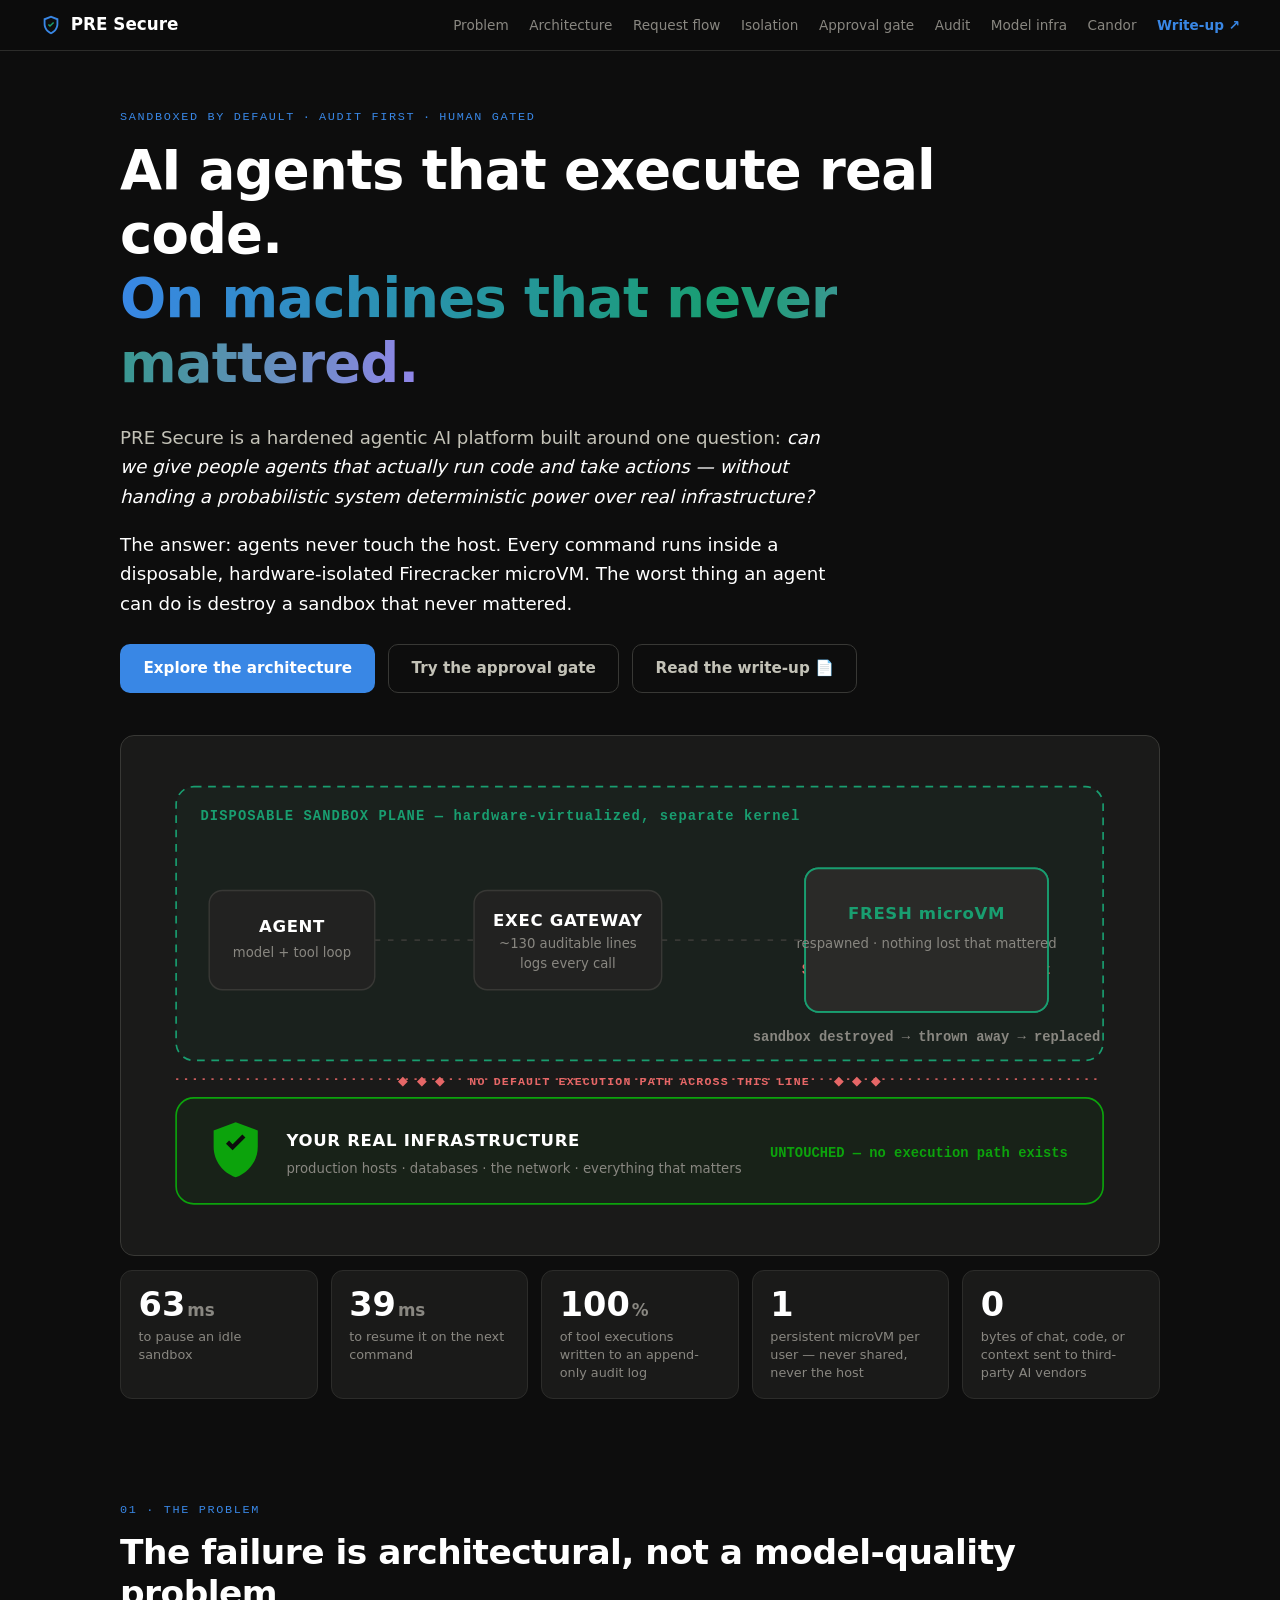
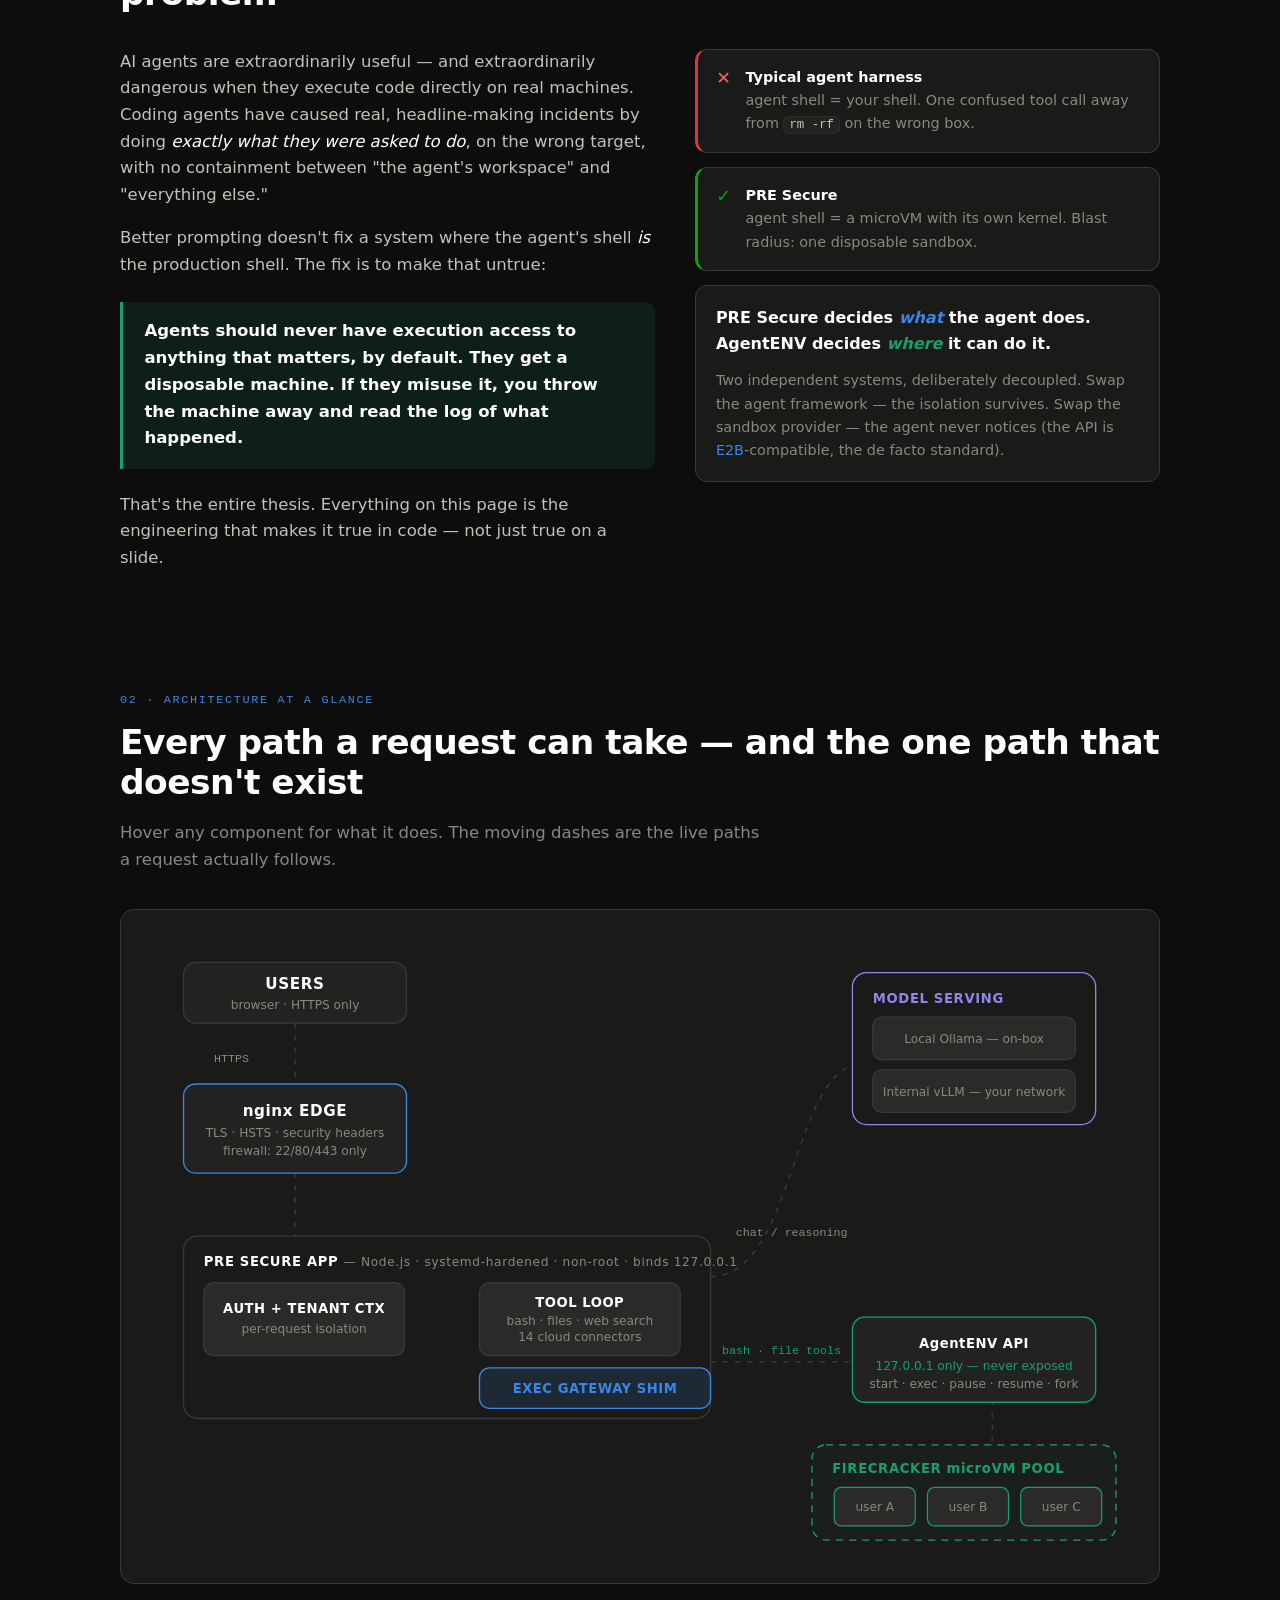
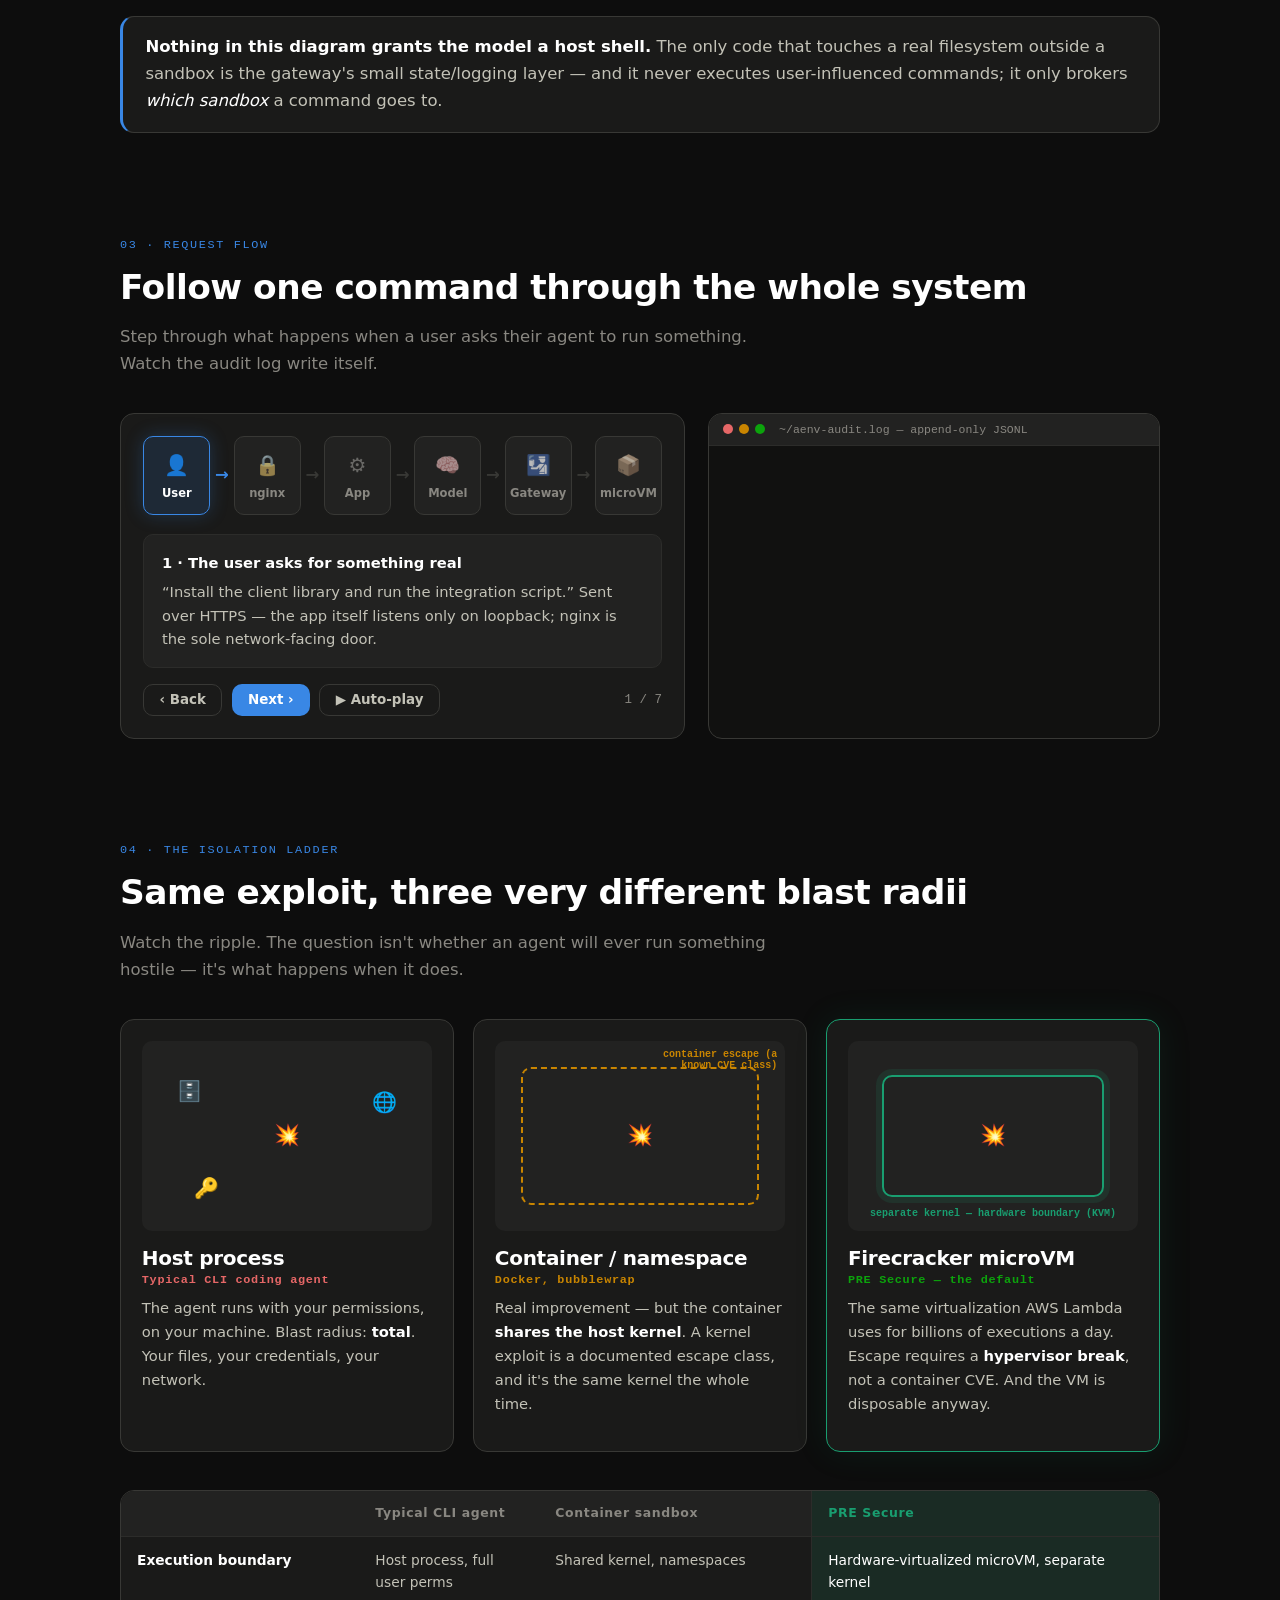
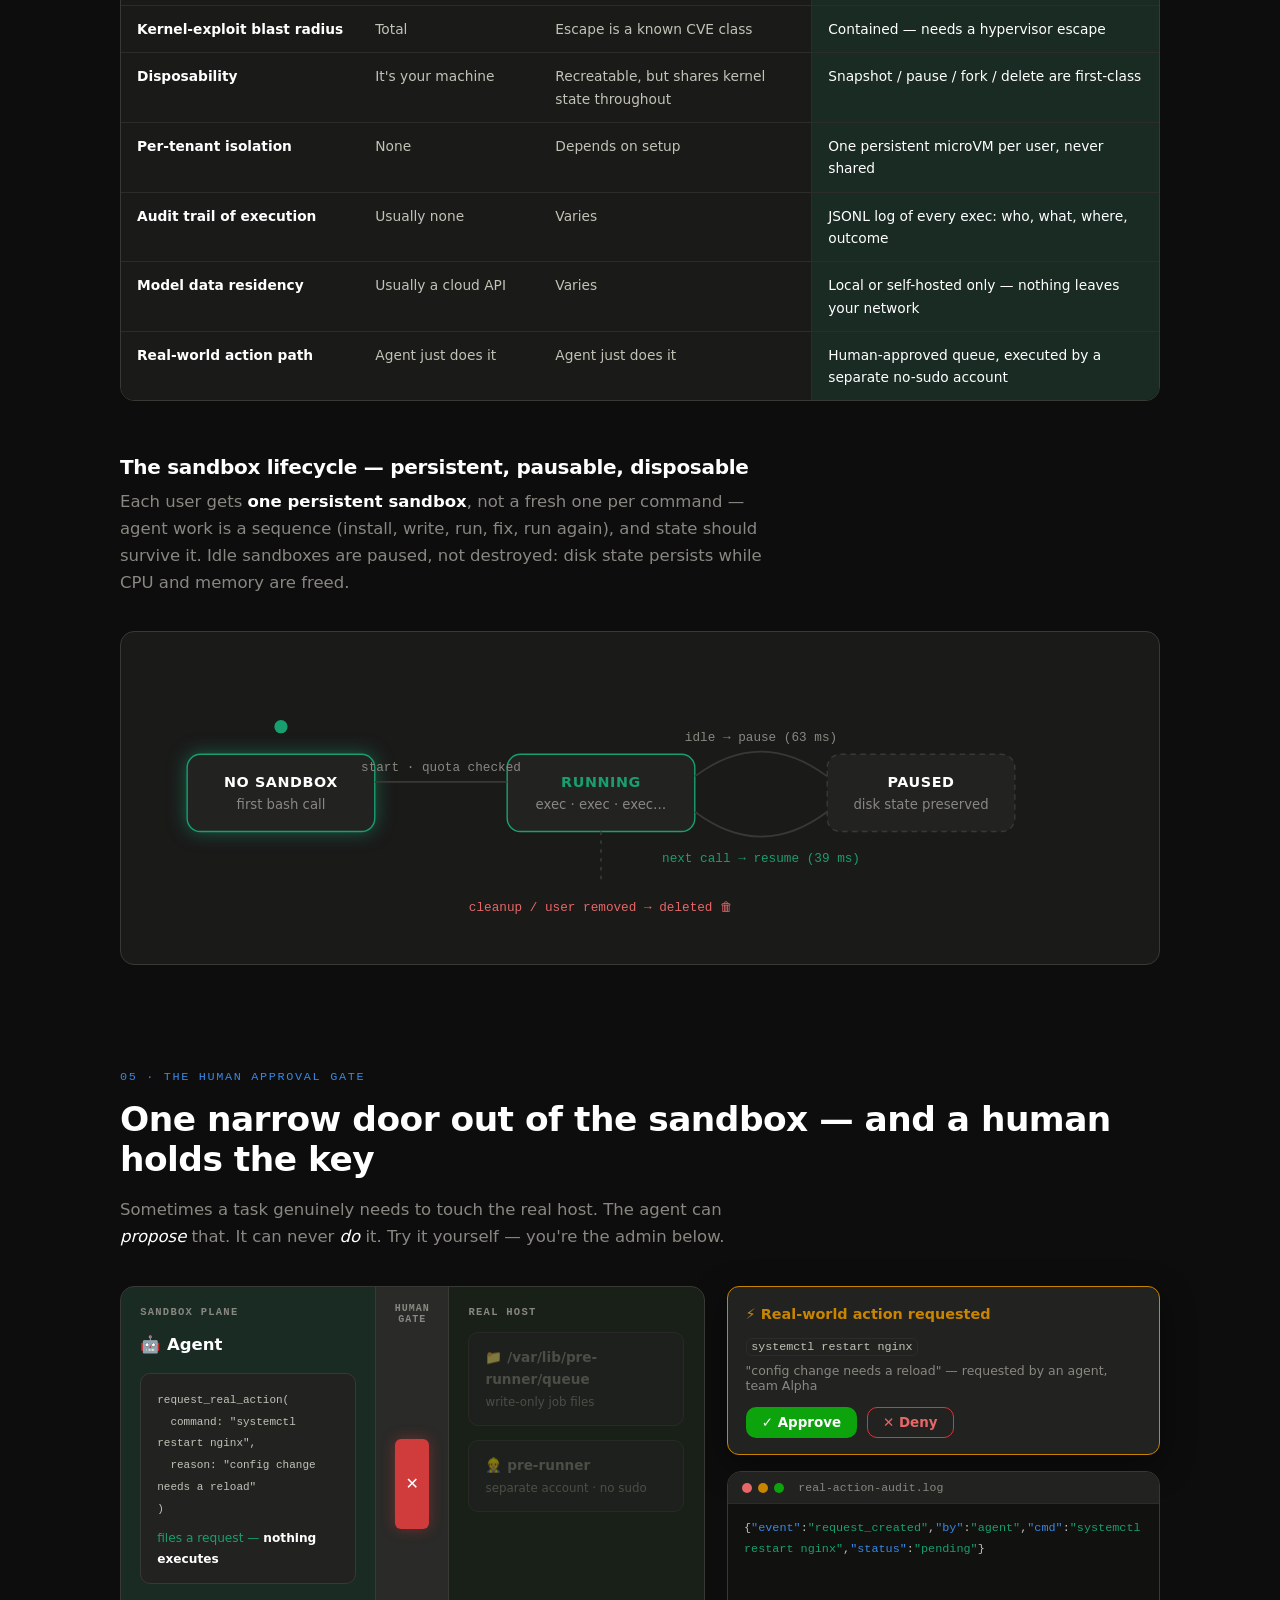
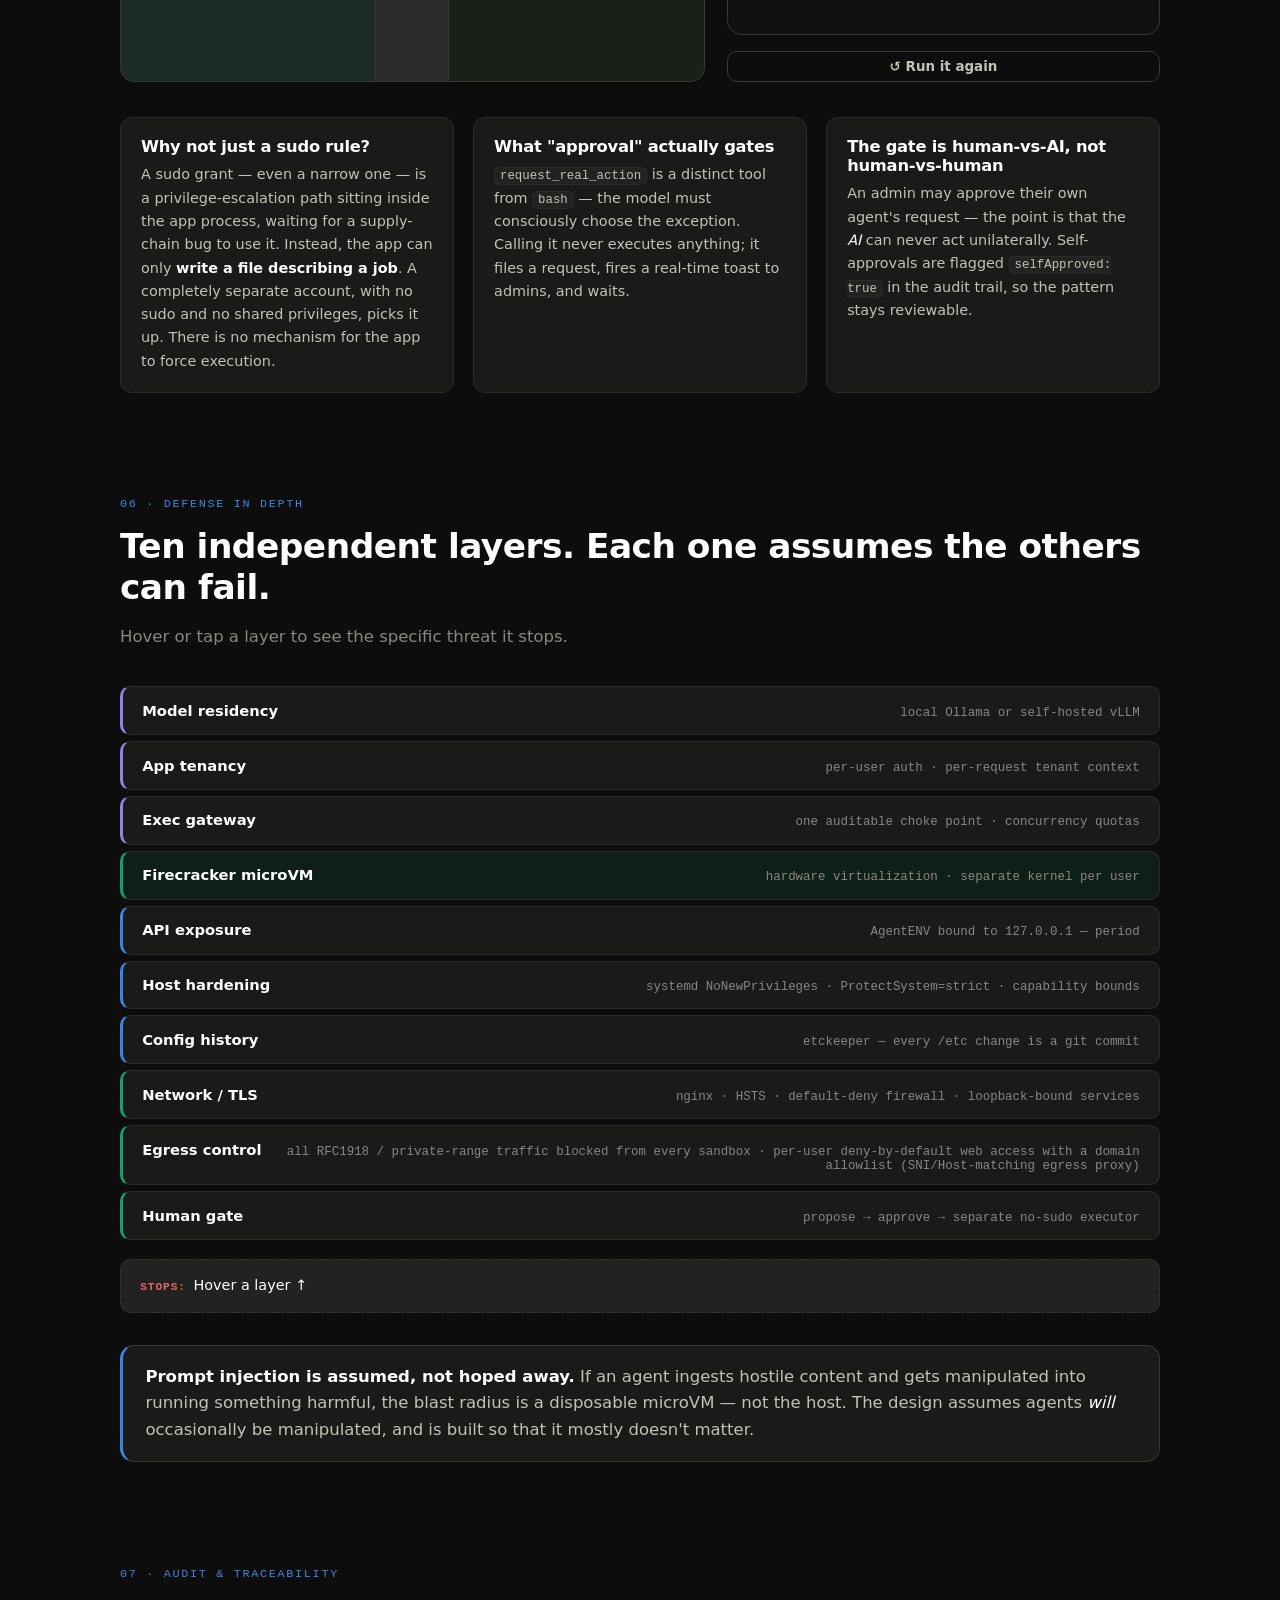
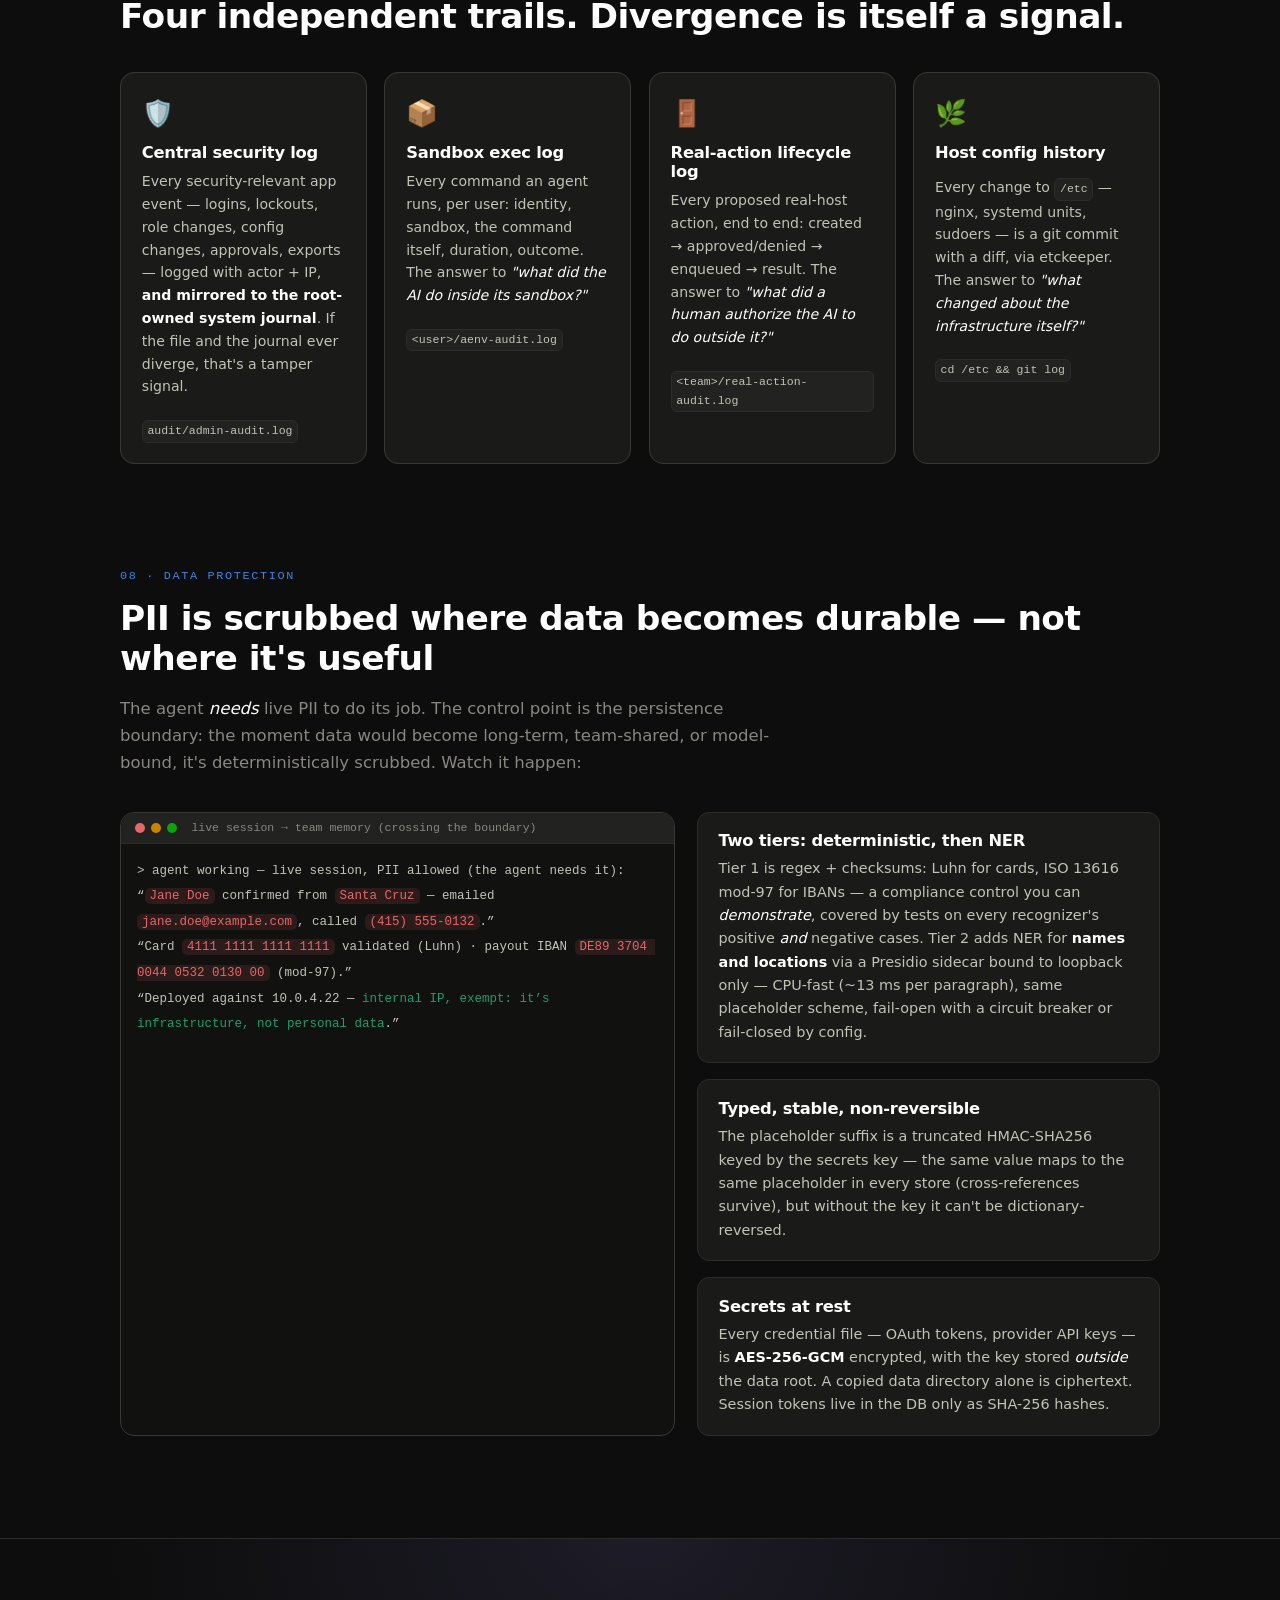
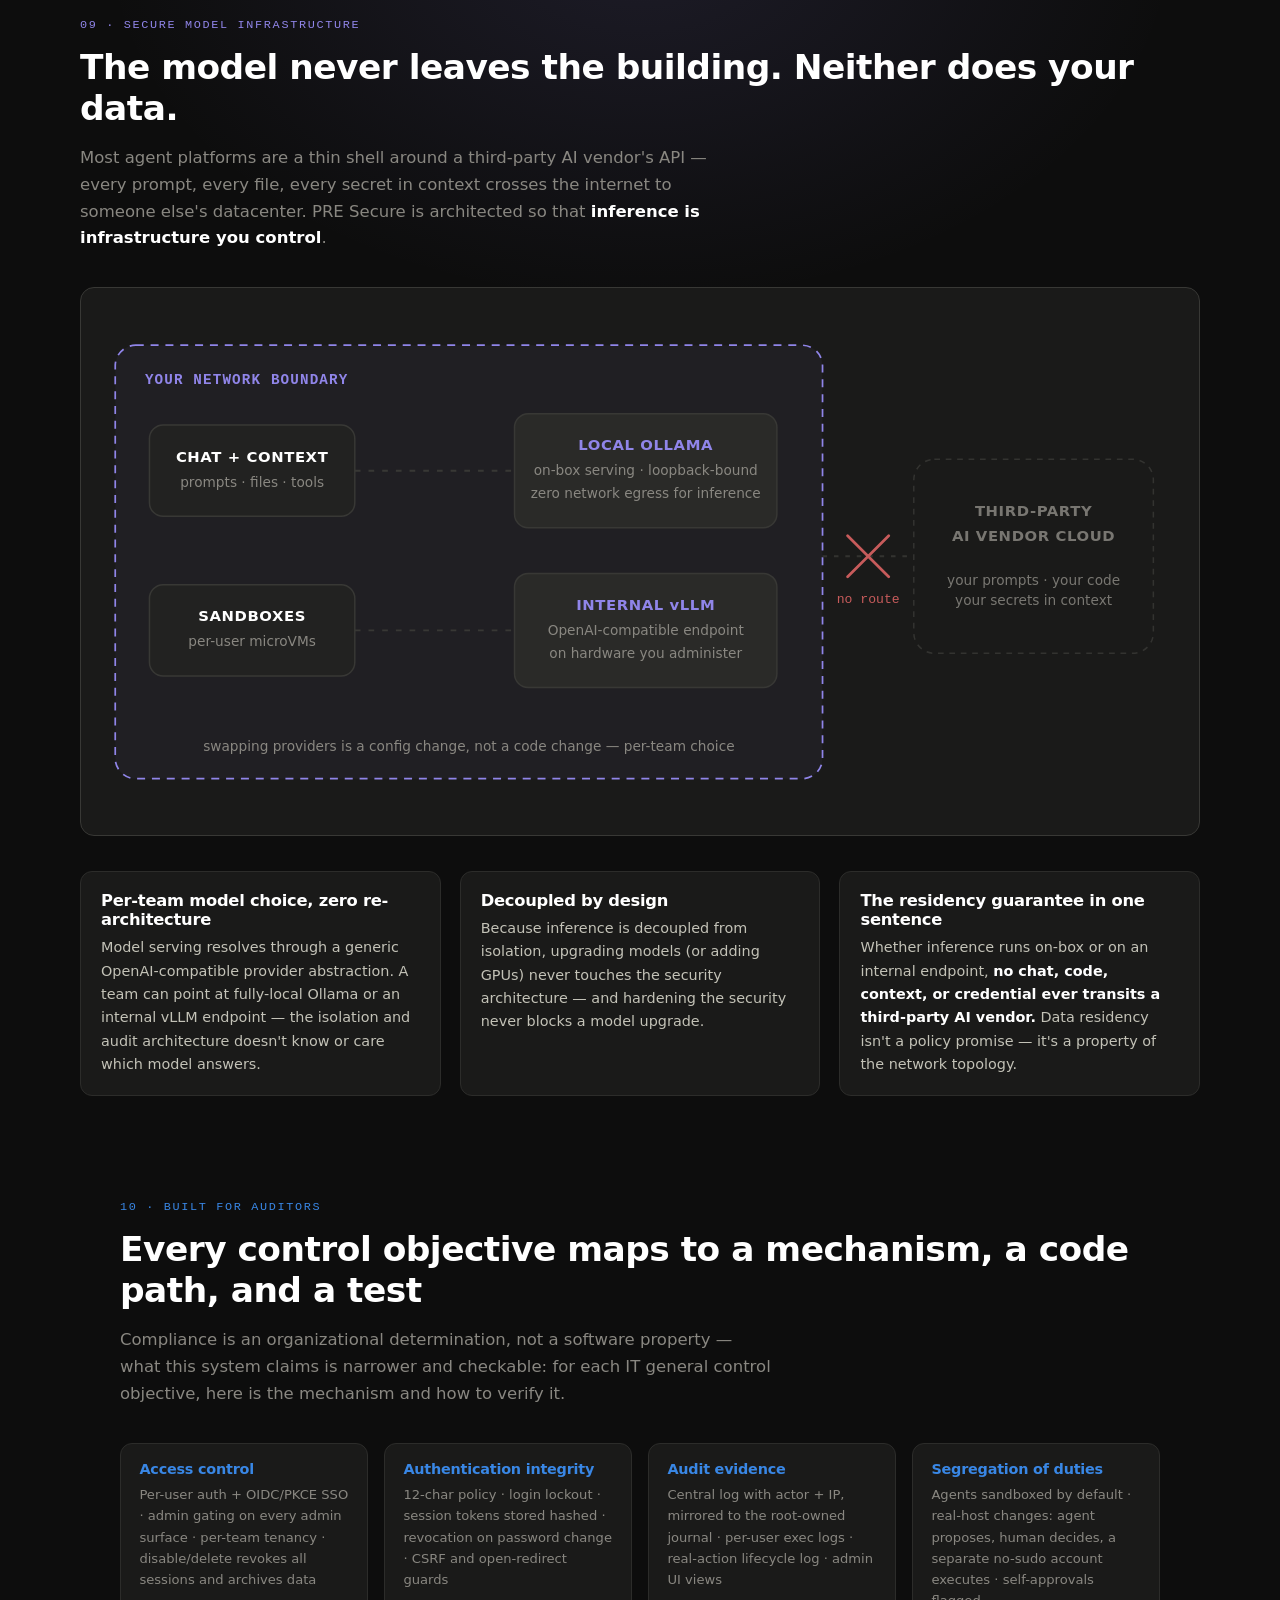
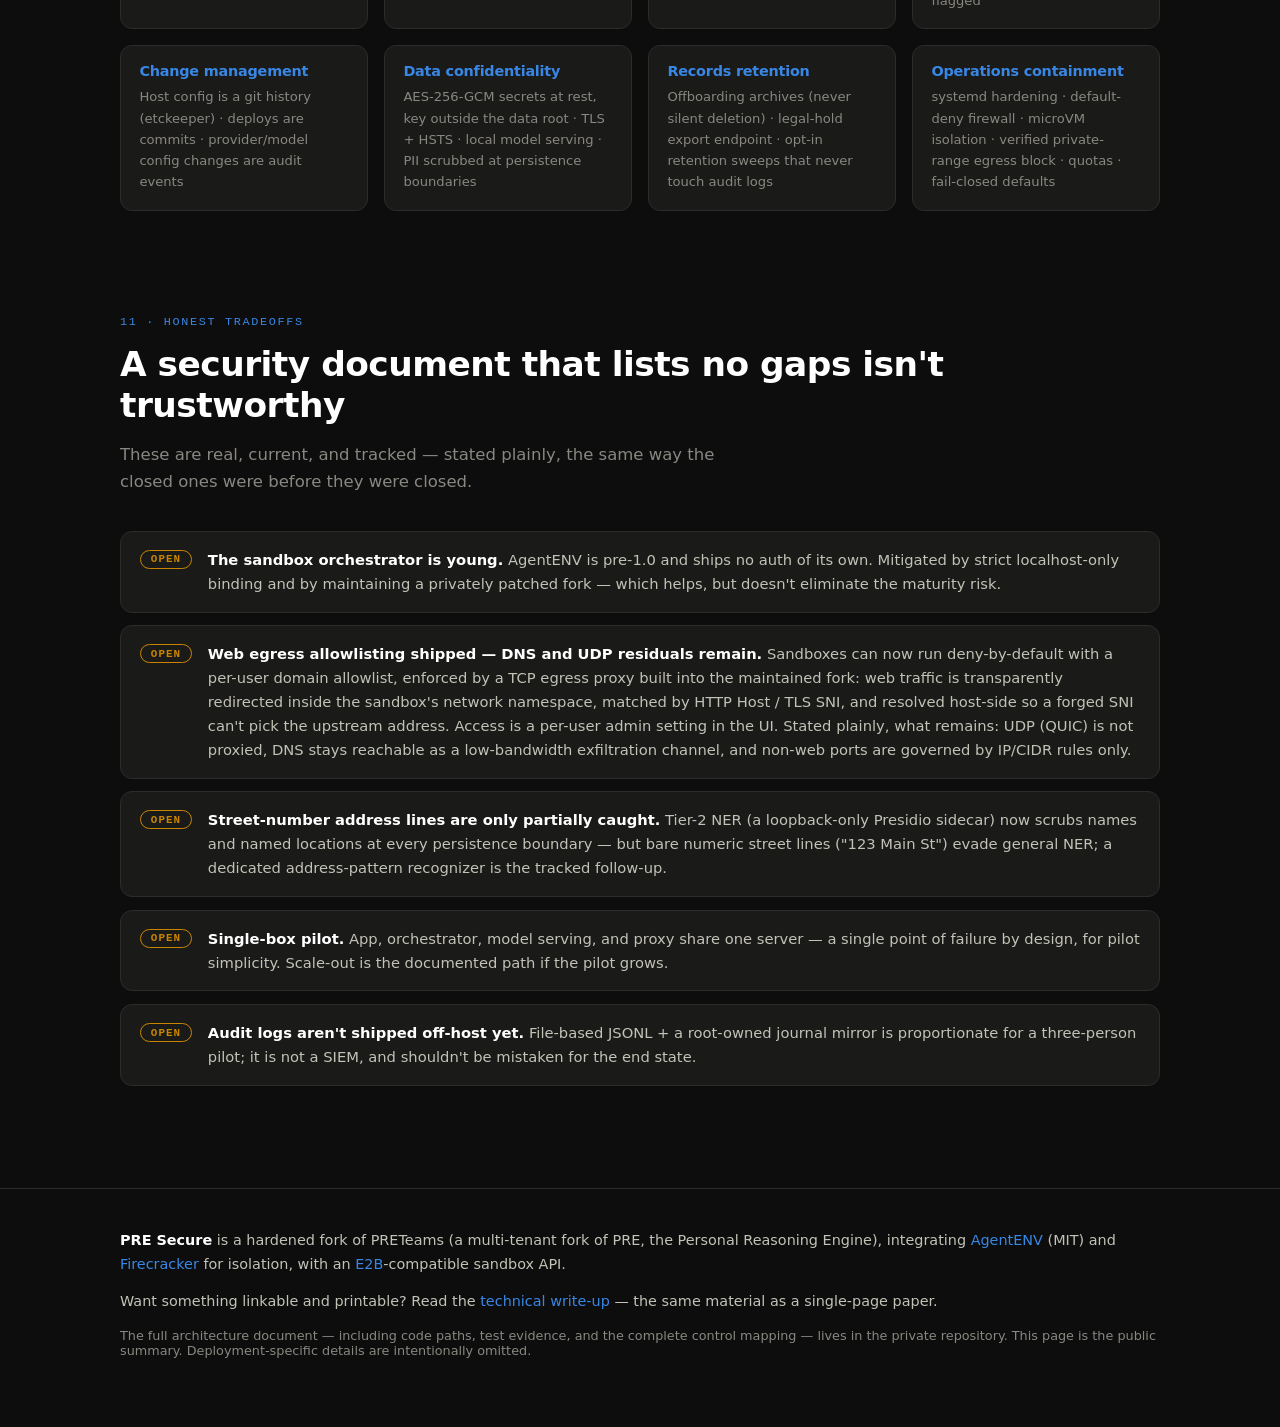
==== index.html @ f29943b7 "Update egress claims: domain allowlisting shipped; state the remaining residuals The 'public interne" ====
<!DOCTYPE html>
<html lang="en">
<head>
<meta charset="UTF-8">
<meta name="viewport" content="width=device-width, initial-scale=1.0">
<title>PRE Secure — Sandboxed-by-default, audit-first agentic AI</title>
<meta name="description" content="PRE Secure gives people AI agents that actually execute code — inside disposable, hardware-isolated Firecracker microVMs, with every action logged and every real-world change gated behind a human.">
<link rel="stylesheet" href="style.css">
<link rel="icon" href="data:image/svg+xml,%3Csvg xmlns='http://www.w3.org/2000/svg' viewBox='0 0 24 24'%3E%3Cpath fill='%233987e5' d='M12 2l8 3v6c0 5-3.4 9.4-8 11-4.6-1.6-8-6-8-11V5l8-3z'/%3E%3C/svg%3E">
</head>
<body>

<header class="nav">
  <a class="brand" href="#top">
    <svg viewBox="0 0 24 24" width="22" height="22" aria-hidden="true"><path fill="var(--blue)" d="M12 2l8 3v6c0 5-3.4 9.4-8 11-4.6-1.6-8-6-8-11V5l8-3z"/><path fill="var(--bg)" d="M12 4.2l6 2.25V11c0 3.9-2.6 7.5-6 8.9-3.4-1.4-6-5-6-8.9V6.45l6-2.25z"/><path fill="var(--aqua)" d="M10.9 14.2l-2.3-2.3 1.1-1.1 1.2 1.2 3.4-3.4 1.1 1.1-4.5 4.5z"/></svg>
    <span>PRE&nbsp;Secure</span>
  </a>
  <nav>
    <a href="#problem">Problem</a>
    <a href="#architecture">Architecture</a>
    <a href="#flow">Request&nbsp;flow</a>
    <a href="#isolation">Isolation</a>
    <a href="#gate">Approval&nbsp;gate</a>
    <a href="#audit">Audit</a>
    <a href="#models">Model&nbsp;infra</a>
    <a href="#candor">Candor</a>
    <a class="nav-paper" href="paper.html">Write-up ↗</a>
  </nav>
</header>

<!-- ============================================================ HERO -->
<section class="hero" id="top">
  <div class="hero-copy reveal">
    <p class="kicker">SANDBOXED BY DEFAULT&ensp;·&ensp;AUDIT FIRST&ensp;·&ensp;HUMAN GATED</p>
    <h1>AI agents that execute real code.<br><span class="grad">On machines that never mattered.</span></h1>
    <p class="lede">PRE Secure is a hardened agentic AI platform built around one question: <em>can we give people agents that actually run code and take actions — without handing a probabilistic system deterministic power over real infrastructure?</em></p>
    <p class="lede strong">The answer: agents never touch the host. Every command runs inside a disposable, hardware-isolated Firecracker microVM. The worst thing an agent can do is destroy a sandbox that never mattered.</p>
    <div class="hero-cta">
      <a class="btn" href="#architecture">Explore the architecture</a>
      <a class="btn ghost" href="#gate">Try the approval gate</a>
      <a class="btn ghost" href="paper.html">Read the write-up 📄</a>
    </div>
  </div>

  <!-- Hero animation: the disposal loop -->
  <div class="hero-viz reveal" aria-label="Animation: an agent command travels into a microVM, the microVM is destroyed and instantly replaced, and the host is never touched.">
    <svg viewBox="0 0 900 430" class="heroSvg" role="img">
      <!-- sandbox plane -->
      <rect x="30" y="26" width="840" height="248" rx="16" class="plane plane-sandbox"/>
      <text x="52" y="56" class="plane-label aqua-t">DISPOSABLE SANDBOX PLANE — hardware-virtualized, separate kernel</text>

      <!-- agent node -->
      <g class="node">
        <rect x="60" y="120" width="150" height="90" rx="12" class="nodebox"/>
        <text x="135" y="158" class="nlabel" text-anchor="middle">AGENT</text>
        <text x="135" y="180" class="nsub" text-anchor="middle">model + tool loop</text>
      </g>

      <!-- gateway node -->
      <g class="node">
        <rect x="300" y="120" width="170" height="90" rx="12" class="nodebox"/>
        <text x="385" y="152" class="nlabel" text-anchor="middle">EXEC GATEWAY</text>
        <text x="385" y="172" class="nsub" text-anchor="middle">~130 auditable lines</text>
        <text x="385" y="190" class="nsub" text-anchor="middle">logs every call</text>
      </g>

      <!-- microVM (dies and respawns) -->
      <g class="vm vm-old">
        <rect x="600" y="100" width="220" height="130" rx="12" class="vmbox"/>
        <text x="710" y="136" class="nlabel" text-anchor="middle">FIRECRACKER microVM</text>
        <text x="710" y="158" class="nsub" text-anchor="middle">own kernel · own disk</text>
        <text x="710" y="196" class="cmd danger-t" text-anchor="middle">$ rm -rf / --no-preserve-root</text>
      </g>
      <g class="vm vm-new">
        <rect x="600" y="100" width="220" height="130" rx="12" class="vmbox fresh"/>
        <text x="710" y="146" class="nlabel aqua-t" text-anchor="middle">FRESH microVM</text>
        <text x="710" y="172" class="nsub" text-anchor="middle">respawned · nothing lost that mattered</text>
      </g>
      <text x="710" y="256" class="caption vm-caption" text-anchor="middle">sandbox destroyed → thrown away → replaced</text>

      <!-- flow paths -->
      <path id="hp1" d="M210,165 L300,165" class="flow"/>
      <path id="hp2" d="M470,165 L600,165" class="flow"/>
      <circle r="5" class="packet packet-hero"/>

      <!-- host -->
      <g class="host">
        <rect x="30" y="308" width="840" height="96" rx="16" class="plane plane-host"/>
        <g class="shield">
          <path d="M84 330 l20 7.5 v15 c0 12.5-8.5 23.5-20 27.5 -11.5-4-20-15-20-27.5 v-15 z" class="shieldbg"/>
          <path d="M81.2 355.5 l-6-6 2.8-2.8 3.2 3.2 8.8-8.8 2.8 2.8 z" fill="var(--bg)"/>
        </g>
        <text x="130" y="352" class="nlabel host-t">YOUR REAL INFRASTRUCTURE</text>
        <text x="130" y="376" class="nsub">production hosts · databases · the network · everything that matters</text>
        <text x="838" y="362" class="caption good-t host-caption" text-anchor="end">UNTOUCHED — no execution path exists</text>
      </g>

      <!-- the wall between planes -->
      <line x1="30" y1="291" x2="870" y2="291" class="airgap"/>
      <text x="450" y="296" class="airgap-label" text-anchor="middle">◆ ◆ ◆ &nbsp; NO DEFAULT EXECUTION PATH ACROSS THIS LINE &nbsp; ◆ ◆ ◆</text>
    </svg>
  </div>

  <!-- stat tiles -->
  <div class="tiles reveal">
    <div class="tile"><div class="tv"><span class="count" data-count="63">0</span><span class="unit">ms</span></div><div class="tl">to pause an idle sandbox</div></div>
    <div class="tile"><div class="tv"><span class="count" data-count="39">0</span><span class="unit">ms</span></div><div class="tl">to resume it on the next command</div></div>
    <div class="tile"><div class="tv">100<span class="unit">%</span></div><div class="tl">of tool executions written to an append-only audit log</div></div>
    <div class="tile"><div class="tv">1</div><div class="tl">persistent microVM per user — never shared, never the host</div></div>
    <div class="tile"><div class="tv">0</div><div class="tl">bytes of chat, code, or context sent to third-party AI vendors</div></div>
  </div>
</section>

<!-- ============================================================ PROBLEM -->
<section class="section" id="problem">
  <div class="sec-head reveal">
    <p class="kicker">01 · THE PROBLEM</p>
    <h2>The failure is architectural, not a model-quality problem</h2>
  </div>
  <div class="cols reveal">
    <div class="prose">
      <p>AI agents are extraordinarily useful — and extraordinarily dangerous when they execute code directly on real machines. Coding agents have caused real, headline-making incidents by doing <em>exactly what they were asked to do</em>, on the wrong target, with no containment between "the agent's workspace" and "everything else."</p>
      <p>Better prompting doesn't fix a system where the agent's shell <em>is</em> the production shell. The fix is to make that untrue:</p>
      <blockquote>Agents should never have execution access to anything that matters, by default. They get a disposable machine. If they misuse it, you throw the machine away and read the log of what happened.</blockquote>
      <p>That's the entire thesis. Everything on this page is the engineering that makes it true in code — not just true on a slide.</p>
    </div>
    <div class="split-card">
      <div class="split-row bad">
        <div class="split-icon">✕</div>
        <div><strong>Typical agent harness</strong><br><span>agent shell = your shell. One confused tool call away from <code>rm -rf</code> on the wrong box.</span></div>
      </div>
      <div class="split-row good">
        <div class="split-icon">✓</div>
        <div><strong>PRE Secure</strong><br><span>agent shell = a microVM with its own kernel. Blast radius: one disposable sandbox.</span></div>
      </div>
      <div class="thesis">
        <span class="th-a">PRE Secure decides <em>what</em> the agent does.</span>
        <span class="th-b">AgentENV decides <em>where</em> it can do it.</span>
        <p>Two independent systems, deliberately decoupled. Swap the agent framework — the isolation survives. Swap the sandbox provider — the agent never notices (the API is <a href="https://e2b.dev" rel="noopener">E2B</a>-compatible, the de facto standard).</p>
      </div>
    </div>
  </div>
</section>

<!-- ============================================================ ARCHITECTURE -->
<section class="section" id="architecture">
  <div class="sec-head reveal">
    <p class="kicker">02 · ARCHITECTURE AT A GLANCE</p>
    <h2>Every path a request can take — and the one path that doesn't exist</h2>
    <p class="sub">Hover any component for what it does. The moving dashes are the live paths a request actually follows.</p>
  </div>
  <div class="viz-frame reveal">
    <svg viewBox="0 0 980 620" class="archSvg" role="img" aria-label="Architecture diagram: users reach nginx over TLS, then the application resolves tenant context and runs the tool loop; bash tool calls go through the exec gateway to the localhost-only AgentENV API and into per-user Firecracker microVMs; reasoning goes to local Ollama or an internal vLLM endpoint.">
      <!-- edges (drawn first, under nodes) -->
      <path d="M150,90 L150,150" class="flow f1"/>
      <path d="M150,238 L150,300" class="flow f1"/>
      <path d="M258,382 L332,382" class="flow f1"/>
      <path d="M560,340 C640,340 640,150 700,132" class="flow f2"/>
      <path d="M560,424 L700,424" class="flow f3"/>
      <path d="M838,462 L838,506" class="flow f3"/>
      <circle r="4" class="packet pk-a"/>
      <circle r="4" class="packet pk-b"/>
      <circle r="4" class="packet pk-c"/>

      <!-- users -->
      <g class="node" data-tip="Pilot users reach the platform over HTTPS only. No direct app port is exposed — the app itself binds to loopback.">
        <rect x="40" y="30" width="220" height="60" rx="12" class="nodebox"/>
        <text x="150" y="56" class="nlabel" text-anchor="middle">USERS</text>
        <text x="150" y="76" class="nsub" text-anchor="middle">browser · HTTPS only</text>
      </g>

      <!-- nginx -->
      <g class="node" data-tip="TLS termination (Let's Encrypt), HSTS, security headers, WebSocket upgrade for streamed chat. The only network-facing door.">
        <rect x="40" y="150" width="220" height="88" rx="12" class="nodebox edge-node"/>
        <text x="150" y="182" class="nlabel" text-anchor="middle">nginx EDGE</text>
        <text x="150" y="202" class="nsub" text-anchor="middle">TLS · HSTS · security headers</text>
        <text x="150" y="220" class="nsub" text-anchor="middle">firewall: 22/80/443 only</text>
      </g>

      <!-- app group -->
      <g class="node" data-tip="Node.js multi-tenant app, systemd-hardened, non-root, loopback-bound. Auth, per-team tenancy, chat, tool loop.">
        <rect x="40" y="300" width="520" height="180" rx="14" class="groupbox"/>
        <text x="60" y="330" class="glabel">PRE SECURE APP <tspan class="nsub">— Node.js · systemd-hardened · non-root · binds 127.0.0.1</tspan></text>
        <rect x="60" y="346" width="198" height="72" rx="10" class="nodebox inner"/>
        <text x="159" y="376" class="nlabel sm" text-anchor="middle">AUTH + TENANT CTX</text>
        <text x="159" y="396" class="nsub" text-anchor="middle">per-request isolation</text>
        <rect x="332" y="346" width="198" height="72" rx="10" class="nodebox inner"/>
        <text x="431" y="370" class="nlabel sm" text-anchor="middle">TOOL LOOP</text>
        <text x="431" y="388" class="nsub" text-anchor="middle">bash · files · web search</text>
        <text x="431" y="404" class="nsub" text-anchor="middle">14 cloud connectors</text>
      </g>

      <!-- gateway -->
      <g class="node" data-tip="src/tools/aenv-exec.js — the only new execution code in the fork. Maps users to sandboxes, enforces quotas, writes the audit log. Never executes anything itself.">
        <rect x="332" y="430" width="228" height="40" rx="10" class="nodebox hot"/>
        <text x="446" y="455" class="nlabel sm blue-t" text-anchor="middle">EXEC GATEWAY SHIM</text>
      </g>

      <!-- models -->
      <g class="node" data-tip="Per-team choice: fully local Ollama, or an OpenAI-compatible vLLM endpoint on a network you control. Either way, no third-party AI vendor.">
        <rect x="700" y="40" width="240" height="150" rx="14" class="groupbox model-group"/>
        <text x="720" y="70" class="glabel violet-t">MODEL SERVING</text>
        <rect x="720" y="84" width="200" height="42" rx="9" class="nodebox inner"/>
        <text x="820" y="110" class="nsub" text-anchor="middle">Local Ollama — on-box</text>
        <rect x="720" y="136" width="200" height="42" rx="9" class="nodebox inner"/>
        <text x="820" y="162" class="nsub" text-anchor="middle">Internal vLLM — your network</text>
      </g>

      <!-- isolation -->
      <g class="node" data-tip="AgentENV (MIT, Firecracker orchestrator) has no built-in auth — so its API is bound to 127.0.0.1 and never exposed. The gateway is its only caller.">
        <rect x="700" y="380" width="240" height="84" rx="12" class="nodebox lock-node"/>
        <text x="820" y="410" class="nlabel sm" text-anchor="middle">AgentENV API</text>
        <text x="820" y="432" class="nsub aqua-t" text-anchor="middle">127.0.0.1 only — never exposed</text>
        <text x="820" y="450" class="nsub" text-anchor="middle">start · exec · pause · resume · fork</text>
      </g>

      <g class="node" data-tip="One persistent microVM per user — never per team, never shared. Pause preserves full disk state; resume takes ~39ms.">
        <rect x="660" y="506" width="300" height="94" rx="14" class="groupbox sandbox-group"/>
        <text x="680" y="534" class="glabel aqua-t">FIRECRACKER microVM POOL</text>
        <g class="mini-vm"><rect x="682" y="548" width="80" height="38" rx="7" class="vmbox mini"/><text x="722" y="571" class="nsub" text-anchor="middle">user A</text></g>
        <g class="mini-vm d2"><rect x="774" y="548" width="80" height="38" rx="7" class="vmbox mini"/><text x="814" y="571" class="nsub" text-anchor="middle">user B</text></g>
        <g class="mini-vm d3"><rect x="866" y="548" width="80" height="38" rx="7" class="vmbox mini"/><text x="906" y="571" class="nsub" text-anchor="middle">user C</text></g>
    </g>

      <!-- edge labels -->
      <text x="640" y="300" class="elabel" text-anchor="middle">chat / reasoning</text>
      <text x="630" y="416" class="elabel aqua-t" text-anchor="middle">bash · file tools</text>
      <text x="70" y="128" class="elabel">HTTPS</text>
    </svg>
    <div class="viz-tip" id="archTip" hidden></div>
  </div>
  <div class="callout reveal">
    <strong>Nothing in this diagram grants the model a host shell.</strong> The only code that touches a real filesystem outside a sandbox is the gateway's small state/logging layer — and it never executes user-influenced commands; it only brokers <em>which sandbox</em> a command goes to.
  </div>
</section>

<!-- ============================================================ REQUEST FLOW -->
<section class="section" id="flow">
  <div class="sec-head reveal">
    <p class="kicker">03 · REQUEST FLOW</p>
    <h2>Follow one command through the whole system</h2>
    <p class="sub">Step through what happens when a user asks their agent to run something. Watch the audit log write itself.</p>
  </div>
  <div class="flow-demo reveal">
    <div class="flow-stage">
      <div class="lane-row" id="laneRow">
        <div class="lane" data-lane="user"><span class="lane-ic">👤</span>User</div>
        <div class="lane-arrow" data-edge="0">→</div>
        <div class="lane" data-lane="nginx"><span class="lane-ic">🔒</span>nginx</div>
        <div class="lane-arrow" data-edge="1">→</div>
        <div class="lane" data-lane="app"><span class="lane-ic">⚙️</span>App</div>
        <div class="lane-arrow" data-edge="2">→</div>
        <div class="lane" data-lane="model"><span class="lane-ic">🧠</span>Model</div>
        <div class="lane-arrow" data-edge="3">→</div>
        <div class="lane" data-lane="gw"><span class="lane-ic">🛂</span>Gateway</div>
        <div class="lane-arrow" data-edge="4">→</div>
        <div class="lane" data-lane="vm"><span class="lane-ic">📦</span>microVM</div>
      </div>
      <div class="flow-desc" id="flowDesc"></div>
      <div class="flow-controls">
        <button class="btn sm ghost" id="flowPrev">‹ Back</button>
        <button class="btn sm" id="flowNext">Next ›</button>
        <button class="btn sm ghost" id="flowPlay">▶ Auto-play</button>
        <span class="flow-step-label" id="flowStepLabel"></span>
      </div>
    </div>
    <div class="term" aria-live="polite">
      <div class="term-head"><span class="dot r"></span><span class="dot y"></span><span class="dot g"></span><span class="term-title">~/aenv-audit.log — append-only JSONL</span></div>
      <pre id="auditLog" class="term-body"></pre>
    </div>
  </div>
</section>

<!-- ============================================================ ISOLATION -->
<section class="section" id="isolation">
  <div class="sec-head reveal">
    <p class="kicker">04 · THE ISOLATION LADDER</p>
    <h2>Same exploit, three very different blast radii</h2>
    <p class="sub">Watch the ripple. The question isn't whether an agent will ever run something hostile — it's what happens when it does.</p>
  </div>
  <div class="ladder reveal">
    <div class="rung">
      <div class="rung-viz">
        <div class="blast host-blast">
          <div class="epicenter">💥</div>
          <div class="ripple"></div><div class="ripple d1"></div><div class="ripple d2"></div>
          <div class="infra i1">🗄️</div><div class="infra i2">🌐</div><div class="infra i3">🔑</div>
        </div>
      </div>
      <h3>Host process</h3>
      <p class="rtag bad-t">Typical CLI coding agent</p>
      <p>The agent runs with your permissions, on your machine. Blast radius: <strong>total</strong>. Your files, your credentials, your network.</p>
    </div>
    <div class="rung">
      <div class="rung-viz">
        <div class="blast ns-blast">
          <div class="ns-wall"></div>
          <div class="epicenter">💥</div>
          <div class="ripple"></div><div class="ripple d1"></div>
          <div class="leak">container escape (a known CVE class)</div>
        </div>
      </div>
      <h3>Container / namespace</h3>
      <p class="rtag warn-t">Docker, bubblewrap</p>
      <p>Real improvement — but the container <strong>shares the host kernel</strong>. A kernel exploit is a documented escape class, and it's the same kernel the whole time.</p>
    </div>
    <div class="rung featured">
      <div class="rung-viz">
        <div class="blast vm-blast">
          <div class="vm-wall"><span class="vm-wall-label">separate kernel — hardware boundary (KVM)</span></div>
          <div class="epicenter">💥</div>
          <div class="ripple"></div><div class="ripple d1"></div>
        </div>
      </div>
      <h3>Firecracker microVM</h3>
      <p class="rtag good-t">PRE Secure — the default</p>
      <p>The same virtualization AWS Lambda uses for billions of executions a day. Escape requires a <strong>hypervisor break</strong>, not a container CVE. And the VM is disposable anyway.</p>
    </div>
  </div>

  <div class="cmp-wrap reveal">
    <table class="cmp">
      <thead><tr><th></th><th>Typical CLI agent</th><th>Container sandbox</th><th class="hl">PRE Secure</th></tr></thead>
      <tbody>
        <tr><td>Execution boundary</td><td>Host process, full user perms</td><td>Shared kernel, namespaces</td><td class="hl">Hardware-virtualized microVM, separate kernel</td></tr>
        <tr><td>Kernel-exploit blast radius</td><td>Total</td><td>Escape is a known CVE class</td><td class="hl">Contained — needs a hypervisor escape</td></tr>
        <tr><td>Disposability</td><td>It's your machine</td><td>Recreatable, but shares kernel state throughout</td><td class="hl">Snapshot / pause / fork / delete are first-class</td></tr>
        <tr><td>Per-tenant isolation</td><td>None</td><td>Depends on setup</td><td class="hl">One persistent microVM per user, never shared</td></tr>
        <tr><td>Audit trail of execution</td><td>Usually none</td><td>Varies</td><td class="hl">JSONL log of every exec: who, what, where, outcome</td></tr>
        <tr><td>Model data residency</td><td>Usually a cloud API</td><td>Varies</td><td class="hl">Local or self-hosted only — nothing leaves your network</td></tr>
        <tr><td>Real-world action path</td><td>Agent just does it</td><td>Agent just does it</td><td class="hl">Human-approved queue, executed by a separate no-sudo account</td></tr>
      </tbody>
    </table>
  </div>

  <!-- lifecycle -->
  <div class="sec-head reveal lifecycle-head">
    <h3>The sandbox lifecycle — persistent, pausable, disposable</h3>
    <p class="sub">Each user gets <strong>one persistent sandbox</strong>, not a fresh one per command — agent work is a sequence (install, write, run, fix, run again), and state should survive it. Idle sandboxes are paused, not destroyed: disk state persists while CPU and memory are freed.</p>
  </div>
  <div class="viz-frame reveal">
    <svg viewBox="0 0 900 260" class="lifeSvg" role="img" aria-label="State diagram: no sandbox, to running via aenv start, running loops on exec, running pauses on idle timeout, paused resumes on the next call, and either state can be deleted on cleanup.">
      <g class="lstate" data-state="0"><rect x="40" y="90" width="170" height="70" rx="12" class="nodebox"/><text x="125" y="120" class="nlabel sm" text-anchor="middle">NO SANDBOX</text><text x="125" y="140" class="nsub" text-anchor="middle">first bash call</text></g>
      <g class="lstate" data-state="1"><rect x="330" y="90" width="170" height="70" rx="12" class="nodebox run"/><text x="415" y="120" class="nlabel sm aqua-t" text-anchor="middle">RUNNING</text><text x="415" y="140" class="nsub" text-anchor="middle">exec · exec · exec…</text></g>
      <g class="lstate" data-state="2"><rect x="620" y="90" width="170" height="70" rx="12" class="nodebox paused"/><text x="705" y="120" class="nlabel sm" text-anchor="middle">PAUSED</text><text x="705" y="140" class="nsub" text-anchor="middle">disk state preserved</text></g>
      <path d="M210,115 L330,115" class="ledge" data-edge="0"/><text x="270" y="105" class="elabel" text-anchor="middle">start · quota checked</text>
      <path d="M500,110 C540,80 580,80 620,110" class="ledge" data-edge="1"/><text x="560" y="78" class="elabel" text-anchor="middle">idle → pause (63 ms)</text>
      <path d="M620,142 C580,172 540,172 500,142" class="ledge" data-edge="2"/><text x="560" y="188" class="elabel aqua-t" text-anchor="middle">next call → resume (39 ms)</text>
      <path d="M415,160 C415,205 415,205 415,205" class="ledge faint" data-edge="3"/>
      <text x="415" y="232" class="elabel danger-t" text-anchor="middle">cleanup / user removed → deleted 🗑</text>
      <circle r="6" class="ltoken" id="lifeToken"/>
    </svg>
  </div>
</section>

<!-- ============================================================ APPROVAL GATE -->
<section class="section" id="gate">
  <div class="sec-head reveal">
    <p class="kicker">05 · THE HUMAN APPROVAL GATE</p>
    <h2>One narrow door out of the sandbox — and a human holds the key</h2>
    <p class="sub">Sometimes a task genuinely needs to touch the real host. The agent can <em>propose</em> that. It can never <em>do</em> it. Try it yourself — you're the admin below.</p>
  </div>

  <div class="gate-demo reveal">
    <div class="gate-stage">
      <div class="gate-lane sandbox-lane">
        <div class="gate-lane-label aqua-t">SANDBOX PLANE</div>
        <div class="gate-agent">🤖 Agent</div>
        <div class="gate-request" id="gateRequest">
          <code>request_real_action(</code><br>
          <code>&nbsp;&nbsp;command: "systemctl restart nginx",</code><br>
          <code>&nbsp;&nbsp;reason: "config change needs a reload"</code><br>
          <code>)</code>
          <div class="gate-note">files a request — <strong>nothing executes</strong></div>
        </div>
      </div>
      <div class="gate-wall" id="gateWall">
        <div class="gate-door" id="gateDoor"></div>
        <span class="gate-wall-label">HUMAN<br>GATE</span>
      </div>
      <div class="gate-lane real-lane">
        <div class="gate-lane-label">REAL HOST</div>
        <div class="gate-queue" id="gateQueue">📁 /var/lib/pre-runner/queue<br><span class="nsub">write-only job files</span></div>
        <div class="gate-runner" id="gateRunner">👷 pre-runner<br><span class="nsub">separate account · no sudo</span></div>
        <div class="gate-result" id="gateResult"></div>
      </div>
    </div>

    <div class="gate-side">
      <div class="toast" id="gateToast">
        <div class="toast-head">⚡ Real-world action requested</div>
        <div class="toast-body">
          <code>systemctl restart nginx</code>
          <p class="nsub">"config change needs a reload" — requested by an agent, team Alpha</p>
        </div>
        <div class="toast-actions">
          <button class="btn sm approve" id="btnApprove">✓ Approve</button>
          <button class="btn sm deny" id="btnDeny">✕ Deny</button>
        </div>
      </div>
      <div class="term small">
        <div class="term-head"><span class="dot r"></span><span class="dot y"></span><span class="dot g"></span><span class="term-title">real-action-audit.log</span></div>
        <pre id="gateLog" class="term-body"></pre>
      </div>
      <button class="btn sm ghost" id="gateReset" hidden>↺ Run it again</button>
    </div>
  </div>

  <div class="gate-points reveal">
    <div class="gp"><h4>Why not just a sudo rule?</h4><p>A sudo grant — even a narrow one — is a privilege-escalation path sitting inside the app process, waiting for a supply-chain bug to use it. Instead, the app can only <strong>write a file describing a job</strong>. A completely separate account, with no sudo and no shared privileges, picks it up. There is no mechanism for the app to force execution.</p></div>
    <div class="gp"><h4>What "approval" actually gates</h4><p><code>request_real_action</code> is a distinct tool from <code>bash</code> — the model must consciously choose the exception. Calling it never executes anything; it files a request, fires a real-time toast to admins, and waits.</p></div>
    <div class="gp"><h4>The gate is human-vs-AI, not human-vs-human</h4><p>An admin may approve their own agent's request — the point is that the <em>AI</em> can never act unilaterally. Self-approvals are flagged <code>selfApproved: true</code> in the audit trail, so the pattern stays reviewable.</p></div>
  </div>
</section>

<!-- ============================================================ DEFENSE IN DEPTH -->
<section class="section" id="defense">
  <div class="sec-head reveal">
    <p class="kicker">06 · DEFENSE IN DEPTH</p>
    <h2>Ten independent layers. Each one assumes the others can fail.</h2>
    <p class="sub">Hover or tap a layer to see the specific threat it stops.</p>
  </div>
  <div class="depth reveal" id="depthStack">
    <div class="dlayer" data-stops="Data exfiltration to third-party AI vendors"><span class="dl-name">Model residency</span><span class="dl-mech">local Ollama or self-hosted vLLM</span></div>
    <div class="dlayer" data-stops="Cross-tenant data access; attribution gaps"><span class="dl-name">App tenancy</span><span class="dl-mech">per-user auth · per-request tenant context</span></div>
    <div class="dlayer" data-stops="Untracked agent actions; runaway resource consumption"><span class="dl-name">Exec gateway</span><span class="dl-mech">one auditable choke point · concurrency quotas</span></div>
    <div class="dlayer hot" data-stops="Host compromise from agent code — including the whole “rm -rf the wrong thing” class"><span class="dl-name">Firecracker microVM</span><span class="dl-mech">hardware virtualization · separate kernel per user</span></div>
    <div class="dlayer" data-stops="Exploitation of the sandbox orchestrator's own lack of built-in auth"><span class="dl-name">API exposure</span><span class="dl-mech">AgentENV bound to 127.0.0.1 — period</span></div>
    <div class="dlayer" data-stops="Privilege escalation even if an app process is itself compromised"><span class="dl-name">Host hardening</span><span class="dl-mech">systemd NoNewPrivileges · ProtectSystem=strict · capability bounds</span></div>
    <div class="dlayer" data-stops="“What changed and when” ever being unanswerable"><span class="dl-name">Config history</span><span class="dl-mech">etckeeper — every /etc change is a git commit</span></div>
    <div class="dlayer" data-stops="Credential and session interception in transit"><span class="dl-name">Network / TLS</span><span class="dl-mech">nginx · HSTS · default-deny firewall · loopback-bound services</span></div>
    <div class="dlayer" data-stops="Lateral movement from a sandbox into internal networks — verified empirically, not just configured — plus open-web exfiltration for allowlisted users"><span class="dl-name">Egress control</span><span class="dl-mech">all RFC1918 / private-range traffic blocked from every sandbox · per-user deny-by-default web access with a domain allowlist (SNI/Host-matching egress proxy)</span></div>
    <div class="dlayer" data-stops="An agent — or a prompt-injection-manipulated agent — unilaterally touching real systems"><span class="dl-name">Human gate</span><span class="dl-mech">propose → approve → separate no-sudo executor</span></div>
    <div class="depth-tip" id="depthTip">Hover a layer ↑</div>
  </div>
  <div class="callout reveal">
    <strong>Prompt injection is assumed, not hoped away.</strong> If an agent ingests hostile content and gets manipulated into running something harmful, the blast radius is a disposable microVM — not the host. The design assumes agents <em>will</em> occasionally be manipulated, and is built so that it mostly doesn't matter.
  </div>
</section>

<!-- ============================================================ AUDIT -->
<section class="section" id="audit">
  <div class="sec-head reveal">
    <p class="kicker">07 · AUDIT &amp; TRACEABILITY</p>
    <h2>Four independent trails. Divergence is itself a signal.</h2>
  </div>
  <div class="audit-grid reveal">
    <div class="acard"><div class="a-ic">🛡️</div><h4>Central security log</h4><p>Every security-relevant app event — logins, lockouts, role changes, config changes, approvals, exports — logged with actor + IP, <strong>and mirrored to the root-owned system journal</strong>. If the file and the journal ever diverge, that's a tamper signal.</p><code>audit/admin-audit.log</code></div>
    <div class="acard"><div class="a-ic">📦</div><h4>Sandbox exec log</h4><p>Every command an agent runs, per user: identity, sandbox, the command itself, duration, outcome. The answer to <em>"what did the AI do inside its sandbox?"</em></p><code>&lt;user&gt;/aenv-audit.log</code></div>
    <div class="acard"><div class="a-ic">🚪</div><h4>Real-action lifecycle log</h4><p>Every proposed real-host action, end to end: created → approved/denied → enqueued → result. The answer to <em>"what did a human authorize the AI to do outside it?"</em></p><code>&lt;team&gt;/real-action-audit.log</code></div>
    <div class="acard"><div class="a-ic">🌿</div><h4>Host config history</h4><p>Every change to <code>/etc</code> — nginx, systemd units, sudoers — is a git commit with a diff, via etckeeper. The answer to <em>"what changed about the infrastructure itself?"</em></p><code>cd /etc &amp;&amp; git log</code></div>
  </div>
</section>

<!-- ============================================================ DATA PROTECTION -->
<section class="section" id="data">
  <div class="sec-head reveal">
    <p class="kicker">08 · DATA PROTECTION</p>
    <h2>PII is scrubbed where data becomes durable — not where it's useful</h2>
    <p class="sub">The agent <em>needs</em> live PII to do its job. The control point is the persistence boundary: the moment data would become long-term, team-shared, or model-bound, it's deterministically scrubbed. Watch it happen:</p>
  </div>
  <div class="scrub-demo reveal">
    <div class="term">
      <div class="term-head"><span class="dot r"></span><span class="dot y"></span><span class="dot g"></span><span class="term-title">live session → team memory (crossing the boundary)</span></div>
      <div class="term-body scrub-body" id="scrubBody"></div>
    </div>
    <div class="scrub-notes">
      <div class="gp"><h4>Two tiers: deterministic, then NER</h4><p>Tier 1 is regex + checksums: Luhn for cards, ISO 13616 mod-97 for IBANs — a compliance control you can <em>demonstrate</em>, covered by tests on every recognizer's positive <em>and</em> negative cases. Tier 2 adds NER for <strong>names and locations</strong> via a Presidio sidecar bound to loopback only — CPU-fast (~13&nbsp;ms per paragraph), same placeholder scheme, fail-open with a circuit breaker or fail-closed by config.</p></div>
      <div class="gp"><h4>Typed, stable, non-reversible</h4><p>The placeholder suffix is a truncated HMAC-SHA256 keyed by the secrets key — the same value maps to the same placeholder in every store (cross-references survive), but without the key it can't be dictionary-reversed.</p></div>
      <div class="gp"><h4>Secrets at rest</h4><p>Every credential file — OAuth tokens, provider API keys — is <strong>AES-256-GCM</strong> encrypted, with the key stored <em>outside</em> the data root. A copied data directory alone is ciphertext. Session tokens live in the DB only as SHA-256 hashes.</p></div>
    </div>
  </div>
</section>

<!-- ============================================================ MODEL INFRA -->
<section class="section featured-section" id="models">
  <div class="sec-head reveal">
    <p class="kicker violet-k">09 · SECURE MODEL INFRASTRUCTURE</p>
    <h2>The model never leaves the building. Neither does your data.</h2>
    <p class="sub">Most agent platforms are a thin shell around a third-party AI vendor's API — every prompt, every file, every secret in context crosses the internet to someone else's datacenter. PRE Secure is architected so that <strong>inference is infrastructure you control</strong>.</p>
  </div>

  <div class="viz-frame reveal">
    <svg viewBox="0 0 980 440" class="modelSvg" role="img" aria-label="Diagram: chats, sandboxes, and model serving all live inside your network boundary; a crossed-out path to third-party AI clouds shows no route exists.">
      <rect x="30" y="30" width="620" height="380" rx="18" class="plane plane-net"/>
      <text x="56" y="64" class="plane-label violet-t">YOUR NETWORK BOUNDARY</text>

      <g class="node"><rect x="60" y="100" width="180" height="80" rx="12" class="nodebox"/><text x="150" y="132" class="nlabel sm" text-anchor="middle">CHAT + CONTEXT</text><text x="150" y="154" class="nsub" text-anchor="middle">prompts · files · tools</text></g>
      <g class="node"><rect x="60" y="240" width="180" height="80" rx="12" class="nodebox"/><text x="150" y="272" class="nlabel sm" text-anchor="middle">SANDBOXES</text><text x="150" y="294" class="nsub" text-anchor="middle">per-user microVMs</text></g>

      <g class="node"><rect x="380" y="90" width="230" height="100" rx="12" class="nodebox inner"/><text x="495" y="122" class="nlabel sm violet-t" text-anchor="middle">LOCAL OLLAMA</text><text x="495" y="144" class="nsub" text-anchor="middle">on-box serving · loopback-bound</text><text x="495" y="164" class="nsub" text-anchor="middle">zero network egress for inference</text></g>
      <g class="node"><rect x="380" y="230" width="230" height="100" rx="12" class="nodebox inner"/><text x="495" y="262" class="nlabel sm violet-t" text-anchor="middle">INTERNAL vLLM</text><text x="495" y="284" class="nsub" text-anchor="middle">OpenAI-compatible endpoint</text><text x="495" y="304" class="nsub" text-anchor="middle">on hardware you administer</text></g>

      <path d="M240,140 L380,140" class="flow f2"/>
      <path d="M240,280 L380,280" class="flow f2"/>
      <circle r="4" class="packet pk-m1"/>
      <circle r="4" class="packet pk-m2"/>

      <text x="340" y="386" class="nsub" text-anchor="middle">swapping providers is a config change, not a code change — per-team choice</text>

      <!-- third party cloud -->
      <g class="deadzone">
        <rect x="730" y="130" width="210" height="170" rx="18" class="nodebox dead"/>
        <text x="835" y="180" class="nlabel sm muted-t" text-anchor="middle">THIRD-PARTY</text>
        <text x="835" y="202" class="nlabel sm muted-t" text-anchor="middle">AI VENDOR CLOUD</text>
        <text x="835" y="240" class="nsub" text-anchor="middle">your prompts · your code</text>
        <text x="835" y="258" class="nsub" text-anchor="middle">your secrets in context</text>
        <path d="M650,215 L730,215" class="deadpath"/>
        <line x1="672" y1="197" x2="708" y2="233" class="deadx"/>
        <line x1="708" y1="197" x2="672" y2="233" class="deadx"/>
        <text x="690" y="256" class="elabel danger-t" text-anchor="middle">no route</text>
      </g>
    </svg>
  </div>

  <div class="model-points reveal">
    <div class="gp"><h4>Per-team model choice, zero re-architecture</h4><p>Model serving resolves through a generic OpenAI-compatible provider abstraction. A team can point at fully-local Ollama or an internal vLLM endpoint — the isolation and audit architecture doesn't know or care which model answers.</p></div>
    <div class="gp"><h4>Decoupled by design</h4><p>Because inference is decoupled from isolation, upgrading models (or adding GPUs) never touches the security architecture — and hardening the security never blocks a model upgrade.</p></div>
    <div class="gp"><h4>The residency guarantee in one sentence</h4><p>Whether inference runs on-box or on an internal endpoint, <strong>no chat, code, context, or credential ever transits a third-party AI vendor.</strong> Data residency isn't a policy promise — it's a property of the network topology.</p></div>
  </div>
</section>

<!-- ============================================================ SOX -->
<section class="section" id="sox">
  <div class="sec-head reveal">
    <p class="kicker">10 · BUILT FOR AUDITORS</p>
    <h2>Every control objective maps to a mechanism, a code path, and a test</h2>
    <p class="sub">Compliance is an organizational determination, not a software property — what this system claims is narrower and checkable: for each IT general control objective, here is the mechanism and how to verify it.</p>
  </div>
  <div class="sox-grid reveal">
    <div class="sox"><h4>Access control</h4><p>Per-user auth + OIDC/PKCE SSO · admin gating on every admin surface · per-team tenancy · disable/delete revokes all sessions and archives data</p></div>
    <div class="sox"><h4>Authentication integrity</h4><p>12-char policy · login lockout · session tokens stored hashed · revocation on password change · CSRF and open-redirect guards</p></div>
    <div class="sox"><h4>Audit evidence</h4><p>Central log with actor + IP, mirrored to the root-owned journal · per-user exec logs · real-action lifecycle log · admin UI views</p></div>
    <div class="sox"><h4>Segregation of duties</h4><p>Agents sandboxed by default · real-host changes: agent proposes, human decides, a separate no-sudo account executes · self-approvals flagged</p></div>
    <div class="sox"><h4>Change management</h4><p>Host config is a git history (etckeeper) · deploys are commits · provider/model config changes are audit events</p></div>
    <div class="sox"><h4>Data confidentiality</h4><p>AES-256-GCM secrets at rest, key outside the data root · TLS + HSTS · local model serving · PII scrubbed at persistence boundaries</p></div>
    <div class="sox"><h4>Records retention</h4><p>Offboarding archives (never silent deletion) · legal-hold export endpoint · opt-in retention sweeps that never touch audit logs</p></div>
    <div class="sox"><h4>Operations containment</h4><p>systemd hardening · default-deny firewall · microVM isolation · verified private-range egress block · quotas · fail-closed defaults</p></div>
  </div>
</section>

<!-- ============================================================ CANDOR -->
<section class="section" id="candor">
  <div class="sec-head reveal">
    <p class="kicker">11 · HONEST TRADEOFFS</p>
    <h2>A security document that lists no gaps isn't trustworthy</h2>
    <p class="sub">These are real, current, and tracked — stated plainly, the same way the closed ones were before they were closed.</p>
  </div>
  <div class="candor-list reveal">
    <div class="cd"><span class="cd-badge">open</span><div><strong>The sandbox orchestrator is young.</strong> AgentENV is pre-1.0 and ships no auth of its own. Mitigated by strict localhost-only binding and by maintaining a privately patched fork — which helps, but doesn't eliminate the maturity risk.</div></div>
    <div class="cd"><span class="cd-badge">open</span><div><strong>Web egress allowlisting shipped — DNS and UDP residuals remain.</strong> Sandboxes can now run deny-by-default with a per-user domain allowlist, enforced by a TCP egress proxy built into the maintained fork: web traffic is transparently redirected inside the sandbox's network namespace, matched by HTTP Host / TLS SNI, and resolved host-side so a forged SNI can't pick the upstream address. Access is a per-user admin setting in the UI. Stated plainly, what remains: UDP (QUIC) is not proxied, DNS stays reachable as a low-bandwidth exfiltration channel, and non-web ports are governed by IP/CIDR rules only.</div></div>
    <div class="cd"><span class="cd-badge">open</span><div><strong>Street-number address lines are only partially caught.</strong> Tier-2 NER (a loopback-only Presidio sidecar) now scrubs names and named locations at every persistence boundary — but bare numeric street lines ("123 Main St") evade general NER; a dedicated address-pattern recognizer is the tracked follow-up.</div></div>
    <div class="cd"><span class="cd-badge">open</span><div><strong>Single-box pilot.</strong> App, orchestrator, model serving, and proxy share one server — a single point of failure by design, for pilot simplicity. Scale-out is the documented path if the pilot grows.</div></div>
    <div class="cd"><span class="cd-badge">open</span><div><strong>Audit logs aren't shipped off-host yet.</strong> File-based JSONL + a root-owned journal mirror is proportionate for a three-person pilot; it is not a SIEM, and shouldn't be mistaken for the end state.</div></div>
  </div>
</section>

<footer class="foot">
  <div class="foot-inner">
    <p><strong>PRE Secure</strong> is a hardened fork of PRETeams (a multi-tenant fork of PRE, the Personal Reasoning Engine), integrating <a href="https://github.com/kvcache-ai/AgentENV" rel="noopener">AgentENV</a> (MIT) and <a href="https://firecracker-microvm.github.io/" rel="noopener">Firecracker</a> for isolation, with an <a href="https://e2b.dev" rel="noopener">E2B</a>-compatible sandbox API.</p>
    <p>Want something linkable and printable? Read the <a href="paper.html">technical write-up</a> — the same material as a single-page paper.</p>
    <p class="nsub">The full architecture document — including code paths, test evidence, and the complete control mapping — lives in the private repository. This page is the public summary. Deployment-specific details are intentionally omitted.</p>
  </div>
</footer>

<script src="app.js"></script>
</body>
</html>
---- style.css ----
/* ================================================================
   PRE Secure — public explainer
   Palette: validated dark-mode slots from the reference dataviz palette
   ================================================================ */

:root {
  color-scheme: dark;
  --bg: #0d0d0d;
  --surface: #1a1a19;
  --surface-2: #222221;
  --surface-3: #2a2a28;
  --ink: #ffffff;
  --ink-2: #c3c2b7;
  --muted: #898781;
  --line: #2c2c2a;
  --line-2: #383835;
  --blue: #3987e5;
  --blue-soft: rgba(57, 135, 229, 0.14);
  --aqua: #199e70;
  --aqua-soft: rgba(25, 158, 112, 0.13);
  --violet: #9085e9;
  --violet-soft: rgba(144, 133, 233, 0.12);
  --amber: #c98500;
  --red: #e66767;
  --red-soft: rgba(230, 103, 103, 0.12);
  --good: #0ca30c;
  --critical: #d03b3b;
  --mono: ui-monospace, "SF Mono", "Cascadia Code", Menlo, Consolas, monospace;
  --sans: system-ui, -apple-system, "Segoe UI", sans-serif;
  --radius: 14px;
  --maxw: 1120px;
}

* { box-sizing: border-box; }
html { scroll-behavior: smooth; scroll-padding-top: 84px; }
body {
  margin: 0;
  background: var(--bg);
  color: var(--ink-2);
  font-family: var(--sans);
  font-size: 16.5px;
  line-height: 1.62;
  -webkit-font-smoothing: antialiased;
}

h1, h2, h3, h4 { color: var(--ink); line-height: 1.18; margin: 0 0 0.5em; letter-spacing: -0.015em; }
h1 { font-size: clamp(2rem, 4.6vw, 3.4rem); font-weight: 750; }
h2 { font-size: clamp(1.5rem, 3vw, 2.15rem); font-weight: 700; }
h3 { font-size: 1.25rem; }
h4 { font-size: 1.02rem; }
p { margin: 0 0 1em; }
a { color: var(--blue); text-decoration: none; }
a:hover { text-decoration: underline; }
code { font-family: var(--mono); font-size: 0.86em; background: var(--surface-2); border: 1px solid var(--line); border-radius: 6px; padding: 0.08em 0.4em; color: var(--ink-2); }
em { color: var(--ink); font-style: italic; }
strong { color: var(--ink); }

.kicker { font-family: var(--mono); font-size: 0.74rem; letter-spacing: 0.14em; color: var(--blue); margin-bottom: 1em; }
.violet-k { color: var(--violet); }
.sub { color: var(--muted); max-width: 62ch; }

/* ---------------- nav ---------------- */
.nav {
  position: fixed; inset: 0 0 auto 0; z-index: 50;
  display: flex; align-items: center; justify-content: space-between;
  padding: 0.7rem clamp(1rem, 4vw, 2.5rem);
  background: rgba(13, 13, 13, 0.78);
  backdrop-filter: blur(12px);
  border-bottom: 1px solid var(--line);
}
.brand { display: flex; align-items: center; gap: 0.55rem; font-weight: 700; color: var(--ink); font-size: 1.05rem; }
.brand:hover { text-decoration: none; }
.nav nav { display: flex; gap: clamp(0.6rem, 1.6vw, 1.4rem); flex-wrap: wrap; }
.nav nav a { color: var(--muted); font-size: 0.85rem; }
.nav nav a:hover { color: var(--ink); text-decoration: none; }
.nav nav a.nav-paper { color: var(--blue); font-weight: 650; }

/* ---------------- layout ---------------- */
.section { max-width: var(--maxw); margin: 0 auto; padding: clamp(4rem, 8vw, 7rem) clamp(1rem, 4vw, 2.5rem) 0; }
.sec-head { margin-bottom: 2.2rem; }
.cols { display: grid; grid-template-columns: 1.15fr 1fr; gap: 2.5rem; align-items: start; }
@media (max-width: 880px) { .cols { grid-template-columns: 1fr; } }

blockquote {
  margin: 1.4em 0; padding: 1em 1.3em;
  border-left: 3px solid var(--aqua);
  background: var(--aqua-soft);
  border-radius: 0 10px 10px 0;
  color: var(--ink); font-weight: 550;
}

.callout {
  margin-top: 2rem; padding: 1.1rem 1.4rem;
  background: var(--surface); border: 1px solid var(--line-2); border-radius: var(--radius);
  border-left: 3px solid var(--blue);
}

.btn {
  display: inline-block; padding: 0.7rem 1.4rem; border-radius: 10px;
  background: var(--blue); color: #fff; font-weight: 650; font-size: 0.95rem;
  border: 1px solid transparent; cursor: pointer; transition: transform 0.15s, background 0.2s;
  font-family: var(--sans);
}
.btn:hover { transform: translateY(-1px); text-decoration: none; background: #4a94ea; }
.btn.ghost { background: transparent; border-color: var(--line-2); color: var(--ink-2); }
.btn.ghost:hover { border-color: var(--muted); color: var(--ink); }
.btn.sm { padding: 0.45rem 0.95rem; font-size: 0.84rem; }
.btn.approve { background: var(--good); }
.btn.approve:hover { background: #12b512; }
.btn.deny { background: transparent; border-color: var(--critical); color: var(--red); }
.btn.deny:hover { background: var(--red-soft); }
.btn:disabled { opacity: 0.45; cursor: default; transform: none; }

/* ---------------- reveal on scroll ---------------- */
.reveal { opacity: 0; transform: translateY(26px); transition: opacity 0.7s ease, transform 0.7s ease; }
.reveal.in { opacity: 1; transform: none; }

/* ---------------- hero ---------------- */
.hero { max-width: var(--maxw); margin: 0 auto; padding: clamp(6rem, 12vh, 8.5rem) clamp(1rem, 4vw, 2.5rem) 0; }
.hero-copy { max-width: 60rem; }
.grad {
  background: linear-gradient(92deg, var(--blue), var(--aqua) 60%, var(--violet));
  -webkit-background-clip: text; background-clip: text; color: transparent;
}
.lede { font-size: 1.14rem; max-width: 62ch; }
.lede.strong { color: var(--ink); }
.hero-cta { display: flex; gap: 0.8rem; margin: 1.6rem 0 2.6rem; flex-wrap: wrap; }

.hero-viz {
  background: var(--surface); border: 1px solid var(--line-2); border-radius: var(--radius);
  padding: clamp(0.5rem, 2vw, 1.4rem); overflow: hidden;
}
.heroSvg, .archSvg, .lifeSvg, .modelSvg { width: 100%; height: auto; display: block; }

/* stat tiles */
.tiles { display: grid; grid-template-columns: repeat(5, 1fr); gap: 0.8rem; margin-top: 0.9rem; }
@media (max-width: 980px) { .tiles { grid-template-columns: repeat(2, 1fr); } }
.tile {
  background: var(--surface); border: 1px solid var(--line); border-radius: 12px;
  padding: 1rem 1.1rem;
}
.tv { font-size: 2.1rem; font-weight: 750; color: var(--ink); line-height: 1.05; }
.tv .unit { font-size: 1.05rem; color: var(--muted); font-weight: 600; margin-left: 2px; }
.tl { font-size: 0.8rem; color: var(--muted); margin-top: 0.35rem; line-height: 1.4; }

/* ---------------- SVG shared ---------------- */
.plane { fill: none; stroke-width: 1.5; }
.plane-sandbox { stroke: var(--aqua); stroke-dasharray: 7 6; fill: var(--aqua-soft); fill-opacity: 0.35; }
.plane-host { stroke: var(--good); fill: rgba(12, 163, 12, 0.06); }
.plane-net { stroke: var(--violet); stroke-dasharray: 7 6; fill: var(--violet-soft); fill-opacity: 0.4; }
.plane-label { font: 600 12.5px var(--mono); letter-spacing: 0.08em; fill: var(--muted); }
.nodebox { fill: var(--surface-2); stroke: var(--line-2); stroke-width: 1.3; }
.nodebox.inner { fill: var(--surface-3); }
.nodebox.hot { stroke: var(--blue); fill: var(--blue-soft); }
.nodebox.dead { stroke: var(--line-2); stroke-dasharray: 5 5; fill: transparent; }
.nodebox.run { stroke: var(--aqua); }
.nodebox.paused { stroke-dasharray: 5 4; }
.nodebox.lock-node { stroke: var(--aqua); }
.groupbox { fill: var(--surface); stroke: var(--line-2); stroke-width: 1.3; }
.model-group { stroke: var(--violet); }
.sandbox-group { stroke: var(--aqua); stroke-dasharray: 7 6; fill: var(--aqua-soft); fill-opacity: 0.3; }
.edge-node { stroke: var(--blue); }
.vmbox { fill: var(--surface-3); stroke: var(--aqua); stroke-width: 1.6; }
.vmbox.fresh { stroke: var(--aqua); }
.vmbox.mini { stroke-width: 1.2; }
.nlabel { font: 700 15px var(--sans); fill: var(--ink); letter-spacing: 0.04em; }
.nlabel.sm { font-size: 13px; }
.nsub { font: 400 12px var(--sans); fill: var(--muted); }
.glabel { font: 700 13px var(--sans); fill: var(--ink); letter-spacing: 0.05em; }
.elabel { font: 500 11.5px var(--mono); fill: var(--muted); }
.caption { font: 600 12.5px var(--mono); fill: var(--muted); }
.cmd { font: 600 13px var(--mono); }
.aqua-t { fill: var(--aqua); color: var(--aqua); }
.blue-t { fill: var(--blue); }
.violet-t { fill: var(--violet); color: var(--violet); }
.danger-t { fill: var(--red); }
.good-t { fill: var(--good); color: var(--good); }
.muted-t { fill: var(--muted); }
.host-t { fill: var(--ink); }
.shieldbg { fill: var(--good); }

.flow {
  fill: none; stroke: var(--line-2); stroke-width: 1.6;
  stroke-dasharray: 5 7;
  animation: dashmove 1.1s linear infinite;
}
@keyframes dashmove { to { stroke-dashoffset: -12; } }
.airgap { stroke: var(--red); stroke-width: 1.4; stroke-dasharray: 2 6; opacity: 0.85; }
.airgap-label { font: 700 10.5px var(--mono); fill: var(--red); letter-spacing: 0.1em; }
.deadpath { stroke: var(--line-2); stroke-width: 1.6; stroke-dasharray: 4 6; fill: none; }
.deadx { stroke: var(--red); stroke-width: 2.4; stroke-linecap: round; }

.packet { fill: var(--blue); opacity: 0; }

/* ---------------- hero animation timeline (10s loop) ---------------- */
.packet-hero {
  offset-path: path('M210,165 L600,165');
  animation: heroPacket 10s linear infinite;
}
@keyframes heroPacket {
  0%   { offset-distance: 0%; opacity: 0; }
  2%   { opacity: 1; }
  14%  { offset-distance: 100%; opacity: 1; }
  16%  { offset-distance: 100%; opacity: 0; }
  100% { offset-distance: 100%; opacity: 0; }
}
.vm-old { transform-origin: 710px 165px; animation: vmOld 10s linear infinite; }
@keyframes vmOld {
  0% { opacity: 0; } 4% { opacity: 1; }
  20% { transform: translate(0, 0); }
  22% { transform: translate(-2px, 1px); } 24% { transform: translate(2px, -1px); }
  26% { transform: translate(-2px, 0); }  28% { transform: translate(2px, 1px); }
  30% { transform: translate(0, 0); }
  36% { opacity: 1; transform: scale(1); }
  42% { opacity: 0; transform: scale(0.82); }
  100% { opacity: 0; }
}
.vm-old .vmbox { animation: vmOldStroke 10s linear infinite; }
@keyframes vmOldStroke {
  0%, 19% { stroke: var(--aqua); fill: var(--surface-3); }
  24%, 40% { stroke: var(--red); fill: rgba(230, 103, 103, 0.14); }
  42%, 100% { stroke: var(--red); }
}
.vm-old .cmd { animation: vmCmd 10s linear infinite; }
@keyframes vmCmd { 0%, 15% { opacity: 0; } 18%, 100% { opacity: 1; } }
.vm-new { transform-origin: 710px 165px; animation: vmNew 10s linear infinite; }
@keyframes vmNew {
  0%, 44% { opacity: 0; transform: scale(0.86); }
  54% { opacity: 1; transform: scale(1); }
  92% { opacity: 1; }
  100% { opacity: 0; }
}
.vm-caption { animation: vmCap 10s linear infinite; }
@keyframes vmCap { 0%, 38% { opacity: 0; } 44%, 88% { opacity: 1; } 96%, 100% { opacity: 0; } }
.host-caption { animation: hostCap 10s linear infinite; }
@keyframes hostCap { 0%, 50% { opacity: 0.25; } 58%, 100% { opacity: 1; } }
.shield { transform-origin: 84px 355px; animation: shieldPulse 10s ease-in-out infinite; }
@keyframes shieldPulse {
  0%, 52% { transform: scale(1); }
  58% { transform: scale(1.18); }
  64% { transform: scale(1); }
  100% { transform: scale(1); }
}

/* ---------------- architecture ---------------- */
.viz-frame {
  position: relative;
  background: var(--surface); border: 1px solid var(--line-2); border-radius: var(--radius);
  padding: clamp(0.5rem, 2vw, 1.4rem);
}
.archSvg .node { cursor: help; }
.archSvg .node:hover .nodebox, .archSvg .node:hover .groupbox { stroke: var(--blue); }
.viz-tip {
  position: absolute; z-index: 5; max-width: 300px;
  background: var(--surface-3); border: 1px solid var(--line-2); border-radius: 10px;
  padding: 0.6rem 0.85rem; font-size: 0.82rem; line-height: 1.45; color: var(--ink-2);
  pointer-events: none; box-shadow: 0 8px 28px rgba(0, 0, 0, 0.5);
}
.pk-a { offset-path: path('M150,90 L150,300'); animation: pkt 3.2s linear infinite; }
.pk-b { offset-path: path('M560,340 C640,340 640,150 700,132'); animation: pkt 3.2s linear infinite 1s; fill: var(--violet); }
.pk-c { offset-path: path('M560,424 L838,424 L838,540'); animation: pkt 3.2s linear infinite 2s; fill: var(--aqua); }
@keyframes pkt {
  0% { offset-distance: 0%; opacity: 0; }
  6% { opacity: 1; }
  46% { offset-distance: 100%; opacity: 1; }
  52% { offset-distance: 100%; opacity: 0; }
  100% { offset-distance: 100%; opacity: 0; }
}
.mini-vm .vmbox { animation: miniBreath 4s ease-in-out infinite; }
.mini-vm.d2 .vmbox { animation-delay: 1.3s; }
.mini-vm.d3 .vmbox { animation-delay: 2.6s; }
@keyframes miniBreath { 0%, 100% { fill-opacity: 1; } 50% { fill-opacity: 0.55; } }

/* ---------------- request flow demo ---------------- */
.flow-demo { display: grid; grid-template-columns: 1.25fr 1fr; gap: 1.4rem; align-items: stretch; }
@media (max-width: 940px) { .flow-demo { grid-template-columns: 1fr; } }
.flow-stage {
  background: var(--surface); border: 1px solid var(--line-2); border-radius: var(--radius);
  padding: 1.4rem; display: flex; flex-direction: column;
}
.lane-row { display: flex; align-items: center; gap: 0.3rem; flex-wrap: wrap; }
.lane {
  flex: 1 1 0; min-width: 0; text-align: center; padding: 0.7rem 0.15rem;
  background: var(--surface-2); border: 1.5px solid var(--line-2); border-radius: 10px;
  font-size: 0.72rem; font-weight: 650; color: var(--muted);
  transition: border-color 0.25s, color 0.25s, background 0.25s, box-shadow 0.25s;
}
@media (max-width: 560px) { .lane { min-width: 68px; } }
.lane-ic { display: block; font-size: 1.25rem; margin-bottom: 0.2rem; filter: grayscale(0.5) opacity(0.7); transition: filter 0.25s; }
.lane.active { border-color: var(--blue); color: var(--ink); background: var(--blue-soft); box-shadow: 0 0 18px rgba(57, 135, 229, 0.25); }
.lane.active .lane-ic { filter: none; }
.lane.sandbox-active { border-color: var(--aqua); background: var(--aqua-soft); box-shadow: 0 0 18px rgba(25, 158, 112, 0.3); }
.lane-arrow { color: var(--line-2); font-weight: 700; transition: color 0.25s; }
.lane-arrow.active { color: var(--blue); }
.lane-arrow.back { color: var(--aqua); }
.flow-desc {
  flex: 1; margin-top: 1.2rem; padding: 1rem 1.1rem; min-height: 108px;
  background: var(--surface-2); border-radius: 10px; border: 1px solid var(--line);
  font-size: 0.92rem;
}
.flow-desc strong { display: block; margin-bottom: 0.3rem; }
.flow-controls { display: flex; align-items: center; gap: 0.6rem; margin-top: 1rem; }
.flow-step-label { margin-left: auto; font-family: var(--mono); font-size: 0.78rem; color: var(--muted); }

/* terminal */
.term {
  background: #111110; border: 1px solid var(--line-2); border-radius: var(--radius);
  overflow: hidden; display: flex; flex-direction: column;
}
.term.small .term-body { min-height: 130px; }
.term-head {
  display: flex; align-items: center; gap: 6px;
  padding: 0.55rem 0.9rem; background: var(--surface-2); border-bottom: 1px solid var(--line);
}
.dot { width: 10px; height: 10px; border-radius: 50%; }
.dot.r { background: #e66767; } .dot.y { background: #c98500; } .dot.g { background: #0ca30c; }
.term-title { margin-left: 8px; font: 500 11.5px var(--mono); color: var(--muted); }
.term-body {
  flex: 1; margin: 0; padding: 0.9rem 1rem; overflow: auto; min-height: 200px; max-height: 340px;
  font: 400 11.8px/1.75 var(--mono); color: var(--ink-2); white-space: pre-wrap; word-break: break-word;
}
.term-body .jkey { color: var(--blue); }
.term-body .jstr { color: var(--aqua); }
.term-body .jbad { color: var(--red); }
.log-line { display: block; animation: logIn 0.35s ease; }
@keyframes logIn { from { opacity: 0; transform: translateY(6px); } }

/* ---------------- isolation ladder ---------------- */
.ladder { display: grid; grid-template-columns: repeat(3, 1fr); gap: 1.2rem; }
@media (max-width: 940px) { .ladder { grid-template-columns: 1fr; } }
.rung {
  background: var(--surface); border: 1px solid var(--line-2); border-radius: var(--radius);
  padding: 1.3rem; font-size: 0.92rem;
}
.rung.featured { border-color: var(--aqua); box-shadow: 0 0 34px rgba(25, 158, 112, 0.1); }
.rung h3 { margin: 1rem 0 0.15rem; }
.rtag { font: 600 0.74rem var(--mono); letter-spacing: 0.06em; margin-bottom: 0.6rem; }
.bad-t { color: var(--red); }
.warn-t { color: var(--amber); }

.blast { position: relative; height: 190px; border-radius: 10px; background: var(--surface-2); overflow: hidden; }
.epicenter { position: absolute; left: 50%; top: 50%; transform: translate(-50%, -50%); font-size: 1.3rem; z-index: 3; }
.ripple {
  position: absolute; left: 50%; top: 50%; width: 22px; height: 22px;
  margin: -11px 0 0 -11px; border-radius: 50%;
  border: 2px solid var(--red); opacity: 0;
  animation: rip 3.2s ease-out infinite;
}
.ripple.d1 { animation-delay: 0.5s; }
.ripple.d2 { animation-delay: 1s; }
@keyframes rip {
  0% { transform: scale(0.4); opacity: 0.9; }
  70% { transform: scale(var(--rip-max, 14)); opacity: 0; }
  100% { transform: scale(var(--rip-max, 14)); opacity: 0; }
}
.host-blast { --rip-max: 16; }
.host-blast .infra { position: absolute; font-size: 1.25rem; animation: infraHit 3.2s infinite; }
.host-blast .i1 { left: 12%; top: 18%; }
.host-blast .i2 { right: 12%; top: 24%; animation-delay: 0.15s; }
.host-blast .i3 { left: 18%; bottom: 14%; animation-delay: 0.3s; }
@keyframes infraHit {
  0%, 28% { filter: none; transform: none; }
  36% { filter: drop-shadow(0 0 6px var(--red)); transform: rotate(-12deg) scale(1.15); }
  52% { filter: drop-shadow(0 0 3px var(--red)); transform: rotate(8deg); }
  70%, 100% { filter: grayscale(1) opacity(0.45); transform: none; }
}
.ns-blast { --rip-max: 6.5; }
.ns-wall {
  position: absolute; inset: 26px; border: 2px dashed var(--amber); border-radius: 10px;
}
.leak {
  position: absolute; right: 8px; top: 8px; max-width: 46%;
  font: 600 10px var(--mono); color: var(--amber); text-align: right;
  animation: leakFlash 3.2s infinite;
}
@keyframes leakFlash { 0%, 45% { opacity: 0; } 55%, 80% { opacity: 1; } 100% { opacity: 0; } }
.vm-blast { --rip-max: 4.6; }
.vm-wall {
  position: absolute; inset: 34px; border: 2.5px solid var(--aqua); border-radius: 10px;
  box-shadow: 0 0 0 6px var(--aqua-soft);
}
.vm-wall-label {
  position: absolute; left: 50%; bottom: -24px; transform: translateX(-50%);
  white-space: nowrap; font: 600 10px var(--mono); color: var(--aqua);
}

/* comparison table */
.cmp-wrap { margin-top: 2.4rem; overflow-x: auto; border: 1px solid var(--line-2); border-radius: var(--radius); }
.cmp { width: 100%; min-width: 760px; border-collapse: collapse; font-size: 0.86rem; background: var(--surface); }
.cmp th, .cmp td { padding: 0.75rem 1rem; text-align: left; border-bottom: 1px solid var(--line); vertical-align: top; }
.cmp thead th { font-size: 0.78rem; letter-spacing: 0.05em; color: var(--muted); background: var(--surface-2); }
.cmp tbody td:first-child { color: var(--ink); font-weight: 600; white-space: nowrap; }
.cmp tbody tr:last-child td { border-bottom: none; }
.cmp .hl { background: var(--aqua-soft); color: var(--ink); border-left: 1px solid var(--line); }
.cmp thead .hl { color: var(--aqua); }

.lifecycle-head { margin-top: 3.4rem; }
.ledge { fill: none; stroke: var(--line-2); stroke-width: 1.6; transition: stroke 0.3s; }
.ledge.faint { stroke-dasharray: 3 5; }
.ledge.active { stroke: var(--aqua); }
.lstate .nodebox { transition: stroke 0.3s, filter 0.3s; }
.lstate.active .nodebox { stroke: var(--aqua); filter: drop-shadow(0 0 8px rgba(25, 158, 112, 0.5)); }
.ltoken { fill: var(--aqua); transition: cx 0.85s cubic-bezier(0.45, 0, 0.25, 1), cy 0.85s cubic-bezier(0.45, 0, 0.25, 1); }

/* ---------------- approval gate demo ---------------- */
.gate-demo { display: grid; grid-template-columns: 1.35fr 1fr; gap: 1.4rem; }
@media (max-width: 940px) { .gate-demo { grid-template-columns: 1fr; } }
.gate-stage {
  position: relative; display: grid; grid-template-columns: 1fr 74px 1fr; gap: 0;
  background: var(--surface); border: 1px solid var(--line-2); border-radius: var(--radius);
  overflow: hidden; min-height: 380px;
}
.gate-lane { padding: 1.2rem; display: flex; flex-direction: column; gap: 0.9rem; }
.sandbox-lane { background: var(--aqua-soft); }
.real-lane { background: rgba(12, 163, 12, 0.04); }
.gate-lane-label { font: 700 10.5px var(--mono); letter-spacing: 0.12em; color: var(--muted); }
.gate-agent { font-weight: 700; color: var(--ink); }
.gate-request {
  background: var(--surface-2); border: 1px solid var(--line-2); border-radius: 10px;
  padding: 0.85rem 1rem; font-size: 0.8rem; line-height: 1.7;
}
.gate-request code { background: none; border: none; padding: 0; color: var(--ink-2); }
.gate-note { margin-top: 0.6rem; font-size: 0.76rem; color: var(--aqua); }
.gate-wall { position: relative; background: var(--surface-3); border-left: 1px solid var(--line-2); border-right: 1px solid var(--line-2); }
.gate-wall-label {
  position: absolute; top: 1rem; left: 50%; transform: translateX(-50%);
  font: 700 10px var(--mono); letter-spacing: 0.1em; color: var(--muted); text-align: center;
}
.gate-door {
  position: absolute; left: 50%; top: 50%; width: 34px; height: 90px;
  transform: translate(-50%, -50%);
  background: var(--critical); border-radius: 6px;
  transition: transform 0.6s cubic-bezier(0.5, 0, 0.3, 1), background 0.4s;
  box-shadow: 0 0 14px rgba(208, 59, 59, 0.4);
}
.gate-door::after {
  content: "✕"; position: absolute; inset: 0; display: grid; place-items: center;
  color: #fff; font-weight: 800; font-size: 1rem; transition: opacity 0.3s;
}
.gate-stage.approved .gate-door { transform: translate(-50%, -140%); background: var(--good); box-shadow: 0 0 14px rgba(12, 163, 12, 0.4); }
.gate-stage.approved .gate-door::after { content: "✓"; }
.gate-queue, .gate-runner {
  background: var(--surface-2); border: 1px solid var(--line-2); border-radius: 10px;
  padding: 0.8rem 1rem; font-size: 0.85rem; font-weight: 650; color: var(--muted);
  opacity: 0.45; transition: opacity 0.4s, border-color 0.4s, box-shadow 0.4s;
}
.gate-queue .nsub, .gate-runner .nsub { font-weight: 400; font-size: 0.74rem; }
.gate-stage.approved .gate-queue { opacity: 1; color: var(--ink); border-color: var(--blue); }
.gate-stage.executing .gate-runner { opacity: 1; color: var(--ink); border-color: var(--good); box-shadow: 0 0 16px rgba(12, 163, 12, 0.2); }
.gate-result {
  font: 500 11.5px var(--mono); color: var(--good); min-height: 40px;
  opacity: 0; transition: opacity 0.5s;
}
.gate-stage.done .gate-result { opacity: 1; }
.gate-stage.denied .gate-request { border-color: var(--critical); }
.gate-side { display: flex; flex-direction: column; gap: 1rem; }
.toast {
  background: var(--surface-2); border: 1px solid var(--amber); border-radius: 12px;
  padding: 1rem 1.1rem; box-shadow: 0 10px 34px rgba(0, 0, 0, 0.45);
  animation: toastIn 0.5s cubic-bezier(0.2, 0.9, 0.3, 1.2);
}
.toast.decided { opacity: 0.45; border-color: var(--line-2); }
.toast.decided .toast-actions { display: none; }
@keyframes toastIn { from { opacity: 0; transform: translateY(-14px) scale(0.97); } }
.toast-head { font-weight: 750; color: var(--amber); font-size: 0.9rem; margin-bottom: 0.5rem; }
.toast-body { font-size: 0.85rem; }
.toast-body .nsub { color: var(--muted); font-size: 0.78rem; margin: 0.4rem 0 0; }
.toast-actions { display: flex; gap: 0.6rem; margin-top: 0.85rem; }

.gate-points, .model-points { display: grid; grid-template-columns: repeat(3, 1fr); gap: 1.2rem; margin-top: 2.2rem; }
@media (max-width: 940px) { .gate-points, .model-points { grid-template-columns: 1fr; } }
.gp {
  background: var(--surface); border: 1px solid var(--line); border-radius: 12px;
  padding: 1.15rem 1.25rem; font-size: 0.9rem;
}
.gp h4 { margin-bottom: 0.45rem; }
.gp p { margin: 0; color: var(--ink-2); }

/* ---------------- defense in depth ---------------- */
.depth { display: flex; flex-direction: column; gap: 6px; position: relative; }
.dlayer {
  display: flex; justify-content: space-between; align-items: baseline; gap: 1rem;
  padding: 0.72rem 1.2rem; border-radius: 10px; cursor: default;
  background: var(--surface); border: 1px solid var(--line);
  border-left: 3px solid var(--blue);
  transition: transform 0.2s, border-color 0.2s, background 0.2s;
}
.dlayer:nth-child(-n+3) { border-left-color: var(--violet); }
.dlayer:nth-child(n+8) { border-left-color: var(--aqua); }
.dlayer.hot { border-left-color: var(--aqua); background: var(--aqua-soft); }
.dlayer:hover, .dlayer.sel { transform: translateX(8px); border-color: var(--line-2); background: var(--surface-2); }
.dlayer.hot:hover, .dlayer.hot.sel { background: var(--aqua-soft); }
.dl-name { font-weight: 700; color: var(--ink); font-size: 0.92rem; white-space: nowrap; }
.dl-mech { font: 500 0.78rem var(--mono); color: var(--muted); text-align: right; }
.depth-tip {
  margin-top: 0.8rem; padding: 0.9rem 1.2rem; min-height: 3.2em;
  border-radius: 10px; background: var(--surface-2); border: 1px dashed var(--line-2);
  font-size: 0.9rem; color: var(--ink);
}
.depth-tip::before { content: "STOPS: "; font: 700 0.7rem var(--mono); color: var(--red); letter-spacing: 0.08em; }

/* ---------------- audit ---------------- */
.audit-grid { display: grid; grid-template-columns: repeat(4, 1fr); gap: 1.1rem; }
@media (max-width: 1000px) { .audit-grid { grid-template-columns: repeat(2, 1fr); } }
@media (max-width: 620px) { .audit-grid { grid-template-columns: 1fr; } }
.acard {
  background: var(--surface); border: 1px solid var(--line-2); border-radius: var(--radius);
  padding: 1.3rem; font-size: 0.88rem;
}
.acard .a-ic { font-size: 1.6rem; margin-bottom: 0.5rem; }
.acard code { display: inline-block; margin-top: 0.5rem; font-size: 0.72rem; }

/* ---------------- scrub demo ---------------- */
.scrub-demo { display: grid; grid-template-columns: 1.2fr 1fr; gap: 1.4rem; }
@media (max-width: 940px) { .scrub-demo { grid-template-columns: 1fr; } }
.scrub-body { font-size: 12.5px; line-height: 2.05; min-height: 230px; }
.scrub-notes { display: flex; flex-direction: column; gap: 1rem; }
.pii { background: var(--red-soft); color: var(--red); border-radius: 5px; padding: 1px 5px; transition: all 0.4s; }
.pii.scrubbed { background: var(--aqua-soft); color: var(--aqua); }
.scrub-status { color: var(--muted); }
.keep { color: var(--aqua); }
.scrub-status .ok { color: var(--aqua); }

/* ---------------- model infra ---------------- */
.featured-section {
  border-top: 1px solid var(--line);
  margin-top: clamp(4rem, 8vw, 7rem);
  padding-top: clamp(3rem, 6vw, 5rem);
  background:
    radial-gradient(60% 45% at 50% 0%, var(--violet-soft), transparent 70%);
  border-radius: 0;
  max-width: none;
}
.featured-section > * { max-width: var(--maxw); margin-left: auto; margin-right: auto; padding-left: clamp(1rem, 4vw, 2.5rem); padding-right: clamp(1rem, 4vw, 2.5rem); }
.featured-section .viz-frame, .featured-section .model-points, .featured-section .sec-head { padding-left: 0; padding-right: 0; margin-left: auto; margin-right: auto; }
.featured-section > .sec-head, .featured-section > .viz-frame, .featured-section > .model-points { max-width: var(--maxw); }
@media (min-width: 1180px) {
  .featured-section > .viz-frame, .featured-section > .model-points, .featured-section > .sec-head { margin-left: auto; margin-right: auto; }
}
.pk-m1 { offset-path: path('M240,140 L380,140'); animation: pkt 2.6s linear infinite; fill: var(--violet); }
.pk-m2 { offset-path: path('M240,280 L380,280'); animation: pkt 2.6s linear infinite 1.3s; fill: var(--violet); }
.deadzone { opacity: 0.85; }

/* ---------------- sox ---------------- */
.sox-grid { display: grid; grid-template-columns: repeat(4, 1fr); gap: 1rem; }
@media (max-width: 1000px) { .sox-grid { grid-template-columns: repeat(2, 1fr); } }
@media (max-width: 620px) { .sox-grid { grid-template-columns: 1fr; } }
.sox {
  background: var(--surface); border: 1px solid var(--line); border-radius: 12px;
  padding: 1.05rem 1.15rem; font-size: 0.82rem;
}
.sox h4 { font-size: 0.9rem; color: var(--blue); margin-bottom: 0.4rem; }
.sox p { margin: 0; color: var(--muted); }

/* ---------------- candor ---------------- */
.candor-list { display: flex; flex-direction: column; gap: 0.8rem; }
.cd {
  display: flex; gap: 1rem; align-items: flex-start;
  background: var(--surface); border: 1px solid var(--line); border-radius: 12px;
  padding: 1rem 1.2rem; font-size: 0.92rem;
}
.cd-badge {
  flex-shrink: 0; margin-top: 2px;
  font: 700 0.68rem var(--mono); letter-spacing: 0.1em; text-transform: uppercase;
  color: var(--amber); border: 1px solid var(--amber); border-radius: 999px; padding: 0.15rem 0.6rem;
}

/* ---------------- footer ---------------- */
.foot { margin-top: clamp(4rem, 8vw, 7rem); border-top: 1px solid var(--line); padding: 2.5rem 0 3.5rem; }
.foot-inner { max-width: var(--maxw); margin: 0 auto; padding: 0 clamp(1rem, 4vw, 2.5rem); font-size: 0.9rem; }
.foot .nsub { color: var(--muted); font-size: 0.8rem; }

/* ---------------- split card (problem) ---------------- */
.split-card { display: flex; flex-direction: column; gap: 0.9rem; }
.split-row {
  display: flex; gap: 0.9rem; align-items: flex-start;
  background: var(--surface); border: 1px solid var(--line-2); border-radius: 12px;
  padding: 1rem 1.15rem; font-size: 0.9rem;
}
.split-row span { color: var(--muted); }
.split-icon { font-weight: 800; font-size: 1.1rem; line-height: 1.4; }
.split-row.bad { border-left: 3px solid var(--critical); }
.split-row.bad .split-icon { color: var(--red); }
.split-row.good { border-left: 3px solid var(--good); }
.split-row.good .split-icon { color: var(--good); }
.thesis {
  background: var(--surface); border: 1px solid var(--line-2); border-radius: 12px;
  padding: 1.15rem 1.25rem; font-size: 0.9rem;
}
.thesis .th-a, .thesis .th-b { display: block; font-weight: 750; color: var(--ink); font-size: 1rem; }
.thesis .th-a em { color: var(--blue); }
.thesis .th-b em { color: var(--aqua); }
.thesis p { margin: 0.8rem 0 0; color: var(--muted); }

/* ---------------- reduced motion ---------------- */
@media (prefers-reduced-motion: reduce) {
  *, *::before, *::after { animation-duration: 0.01ms !important; animation-iteration-count: 1 !important; transition-duration: 0.15s !important; }
  html { scroll-behavior: auto; }
  .reveal { opacity: 1; transform: none; }
  .packet, .packet-hero, .pk-a, .pk-b, .pk-c, .pk-m1, .pk-m2 { display: none; }
  .vm-new { opacity: 0; }
  .vm-old { opacity: 1; }
}
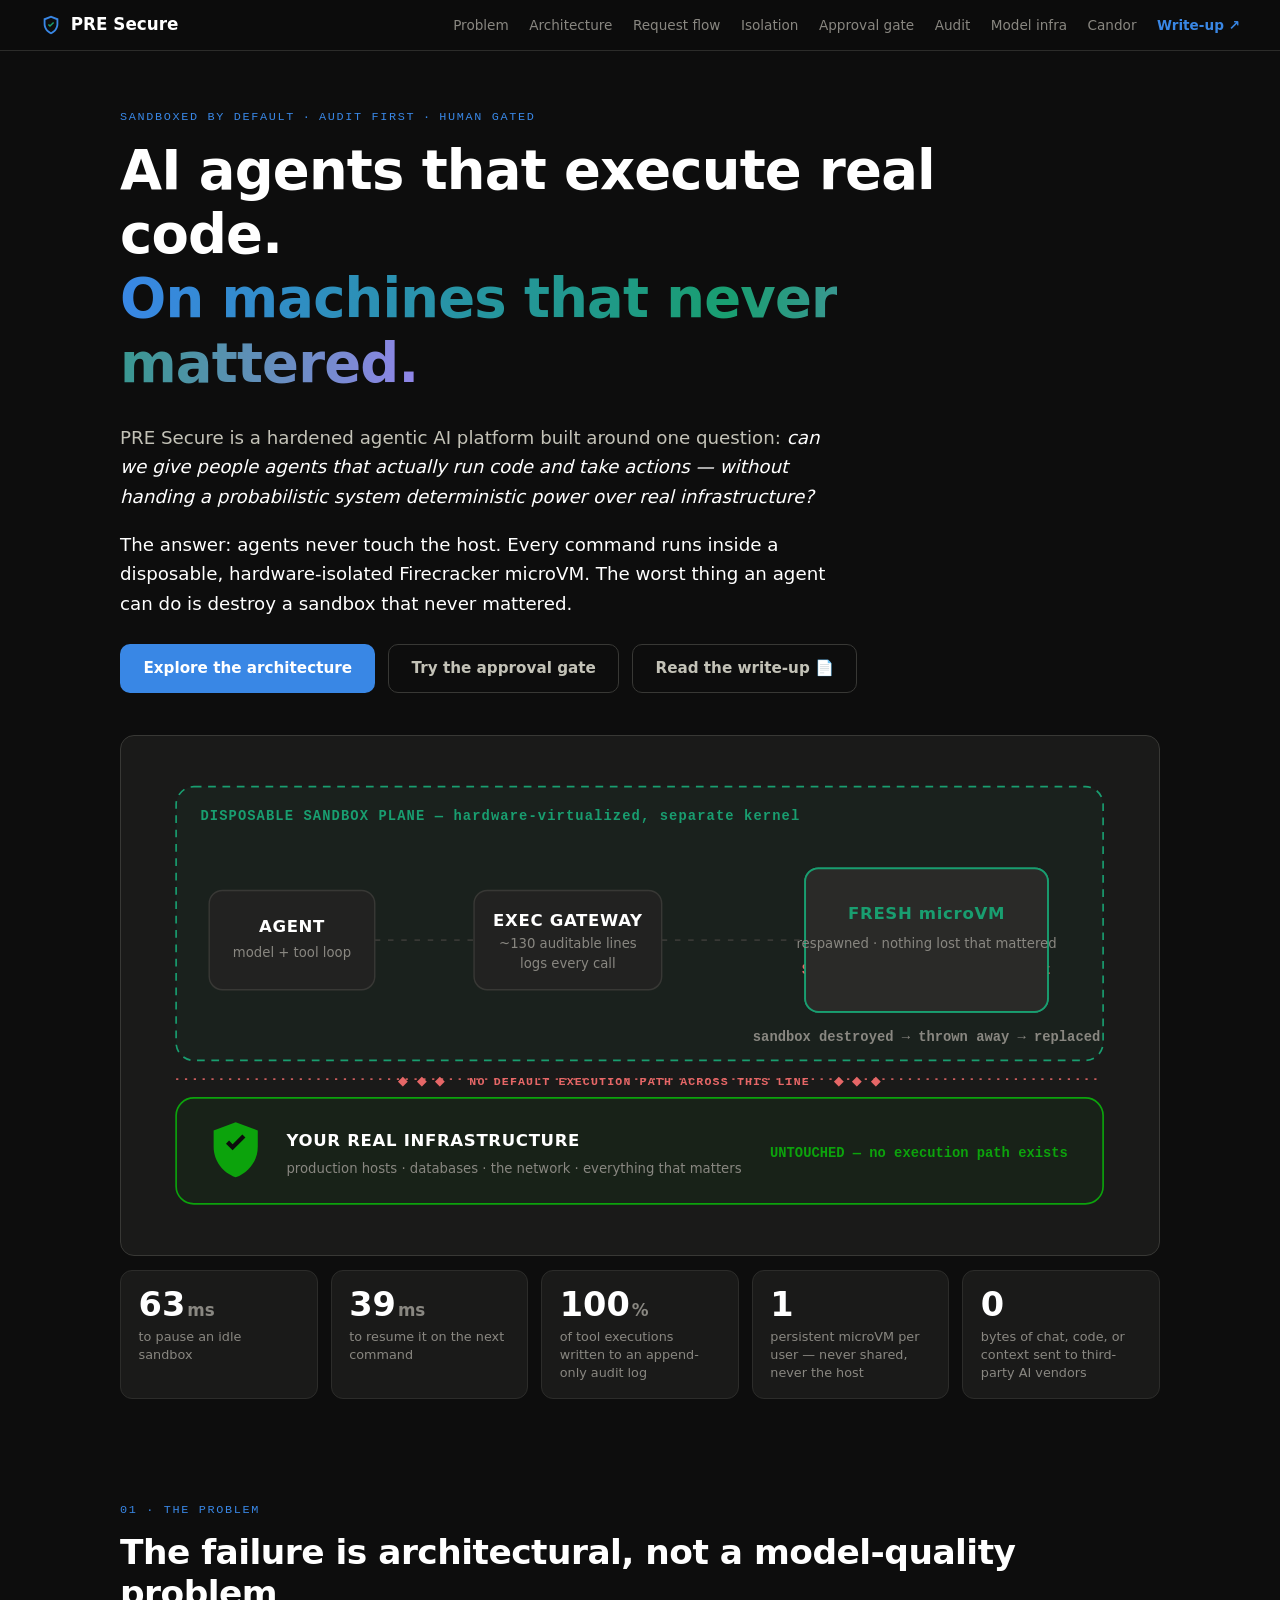
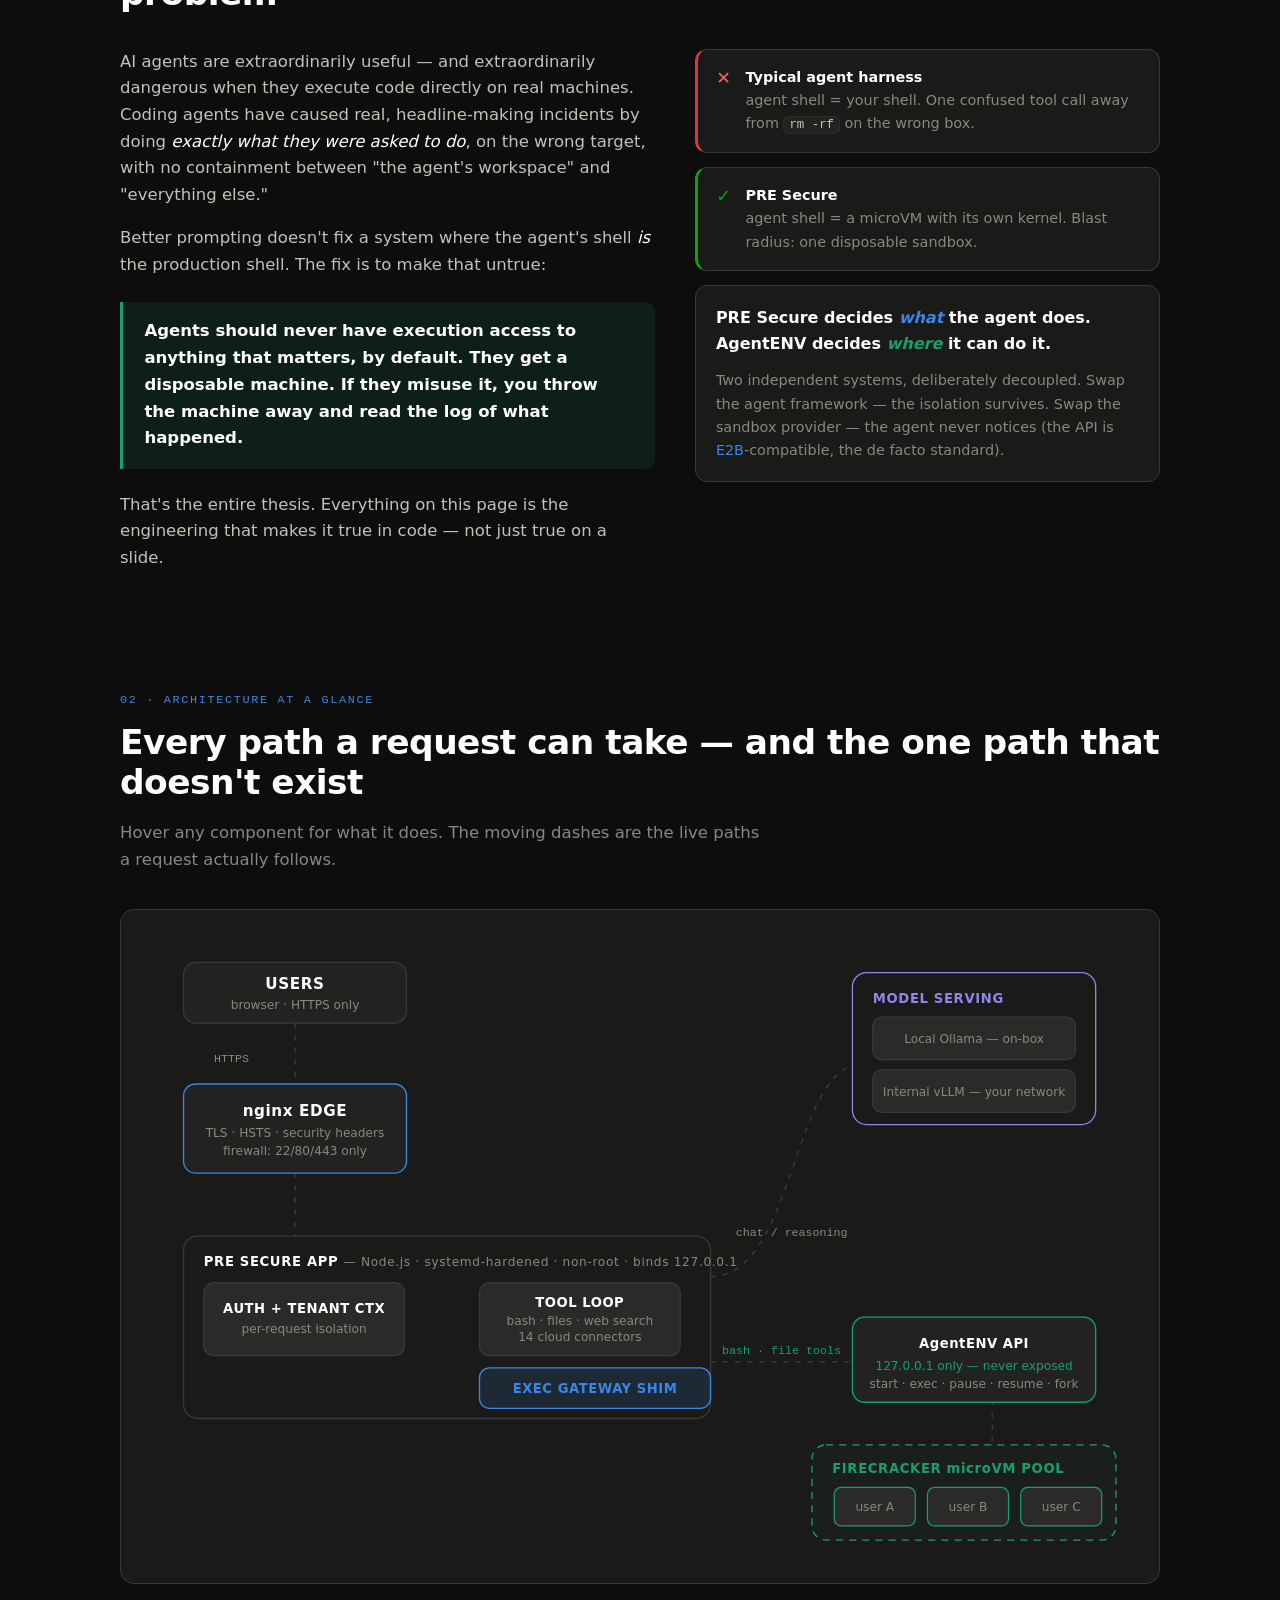
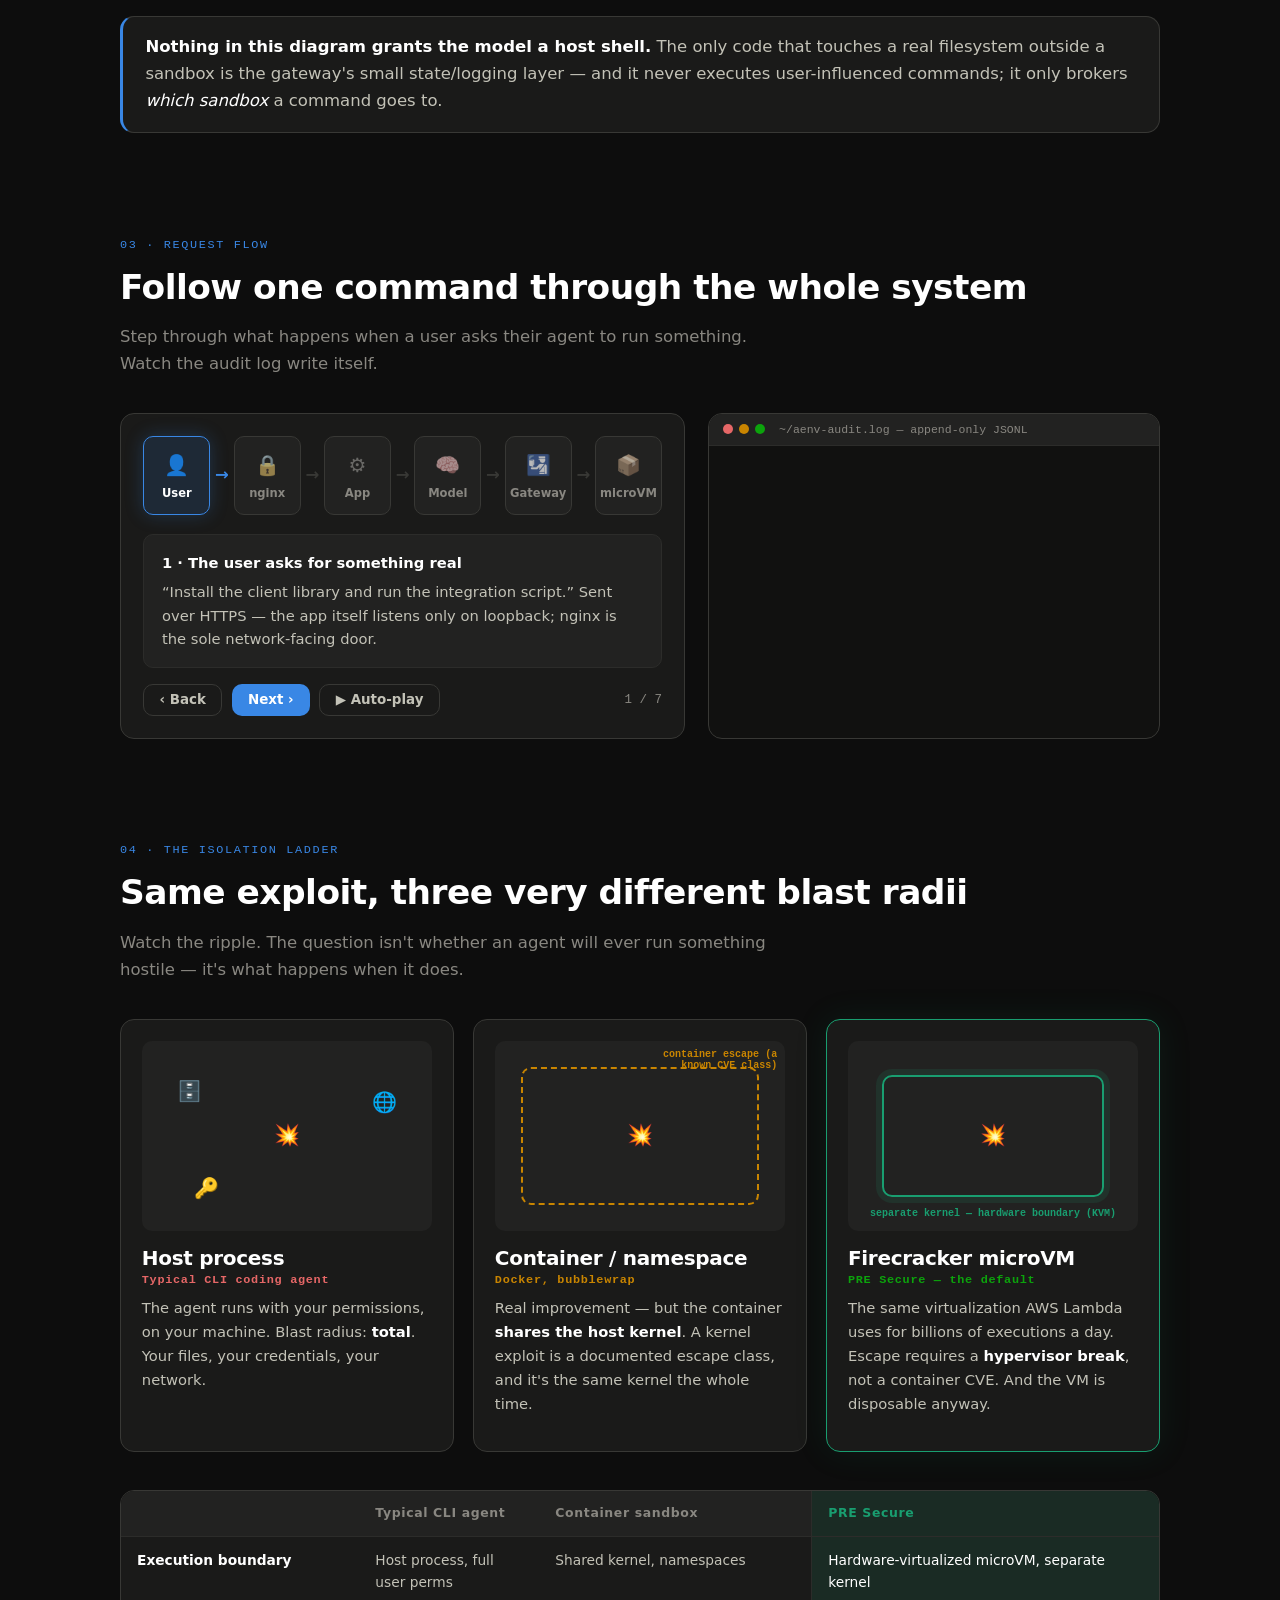
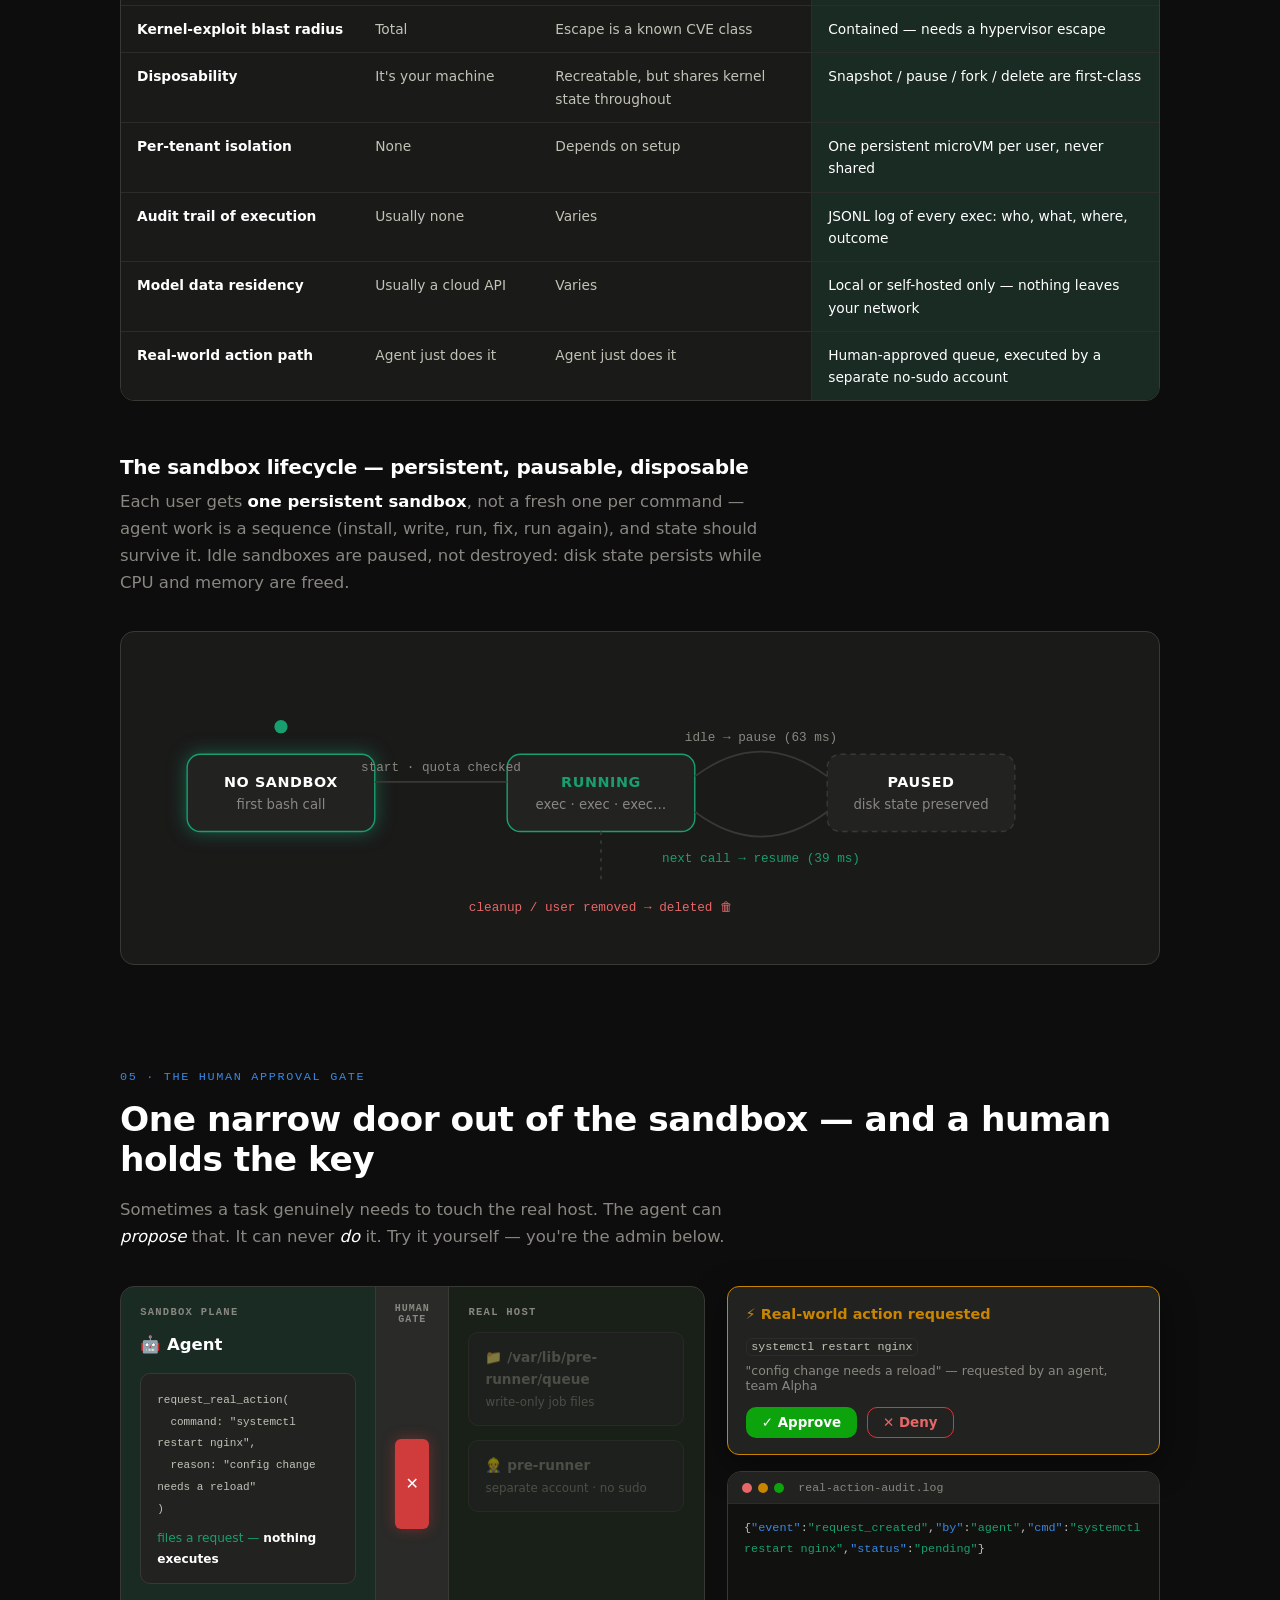
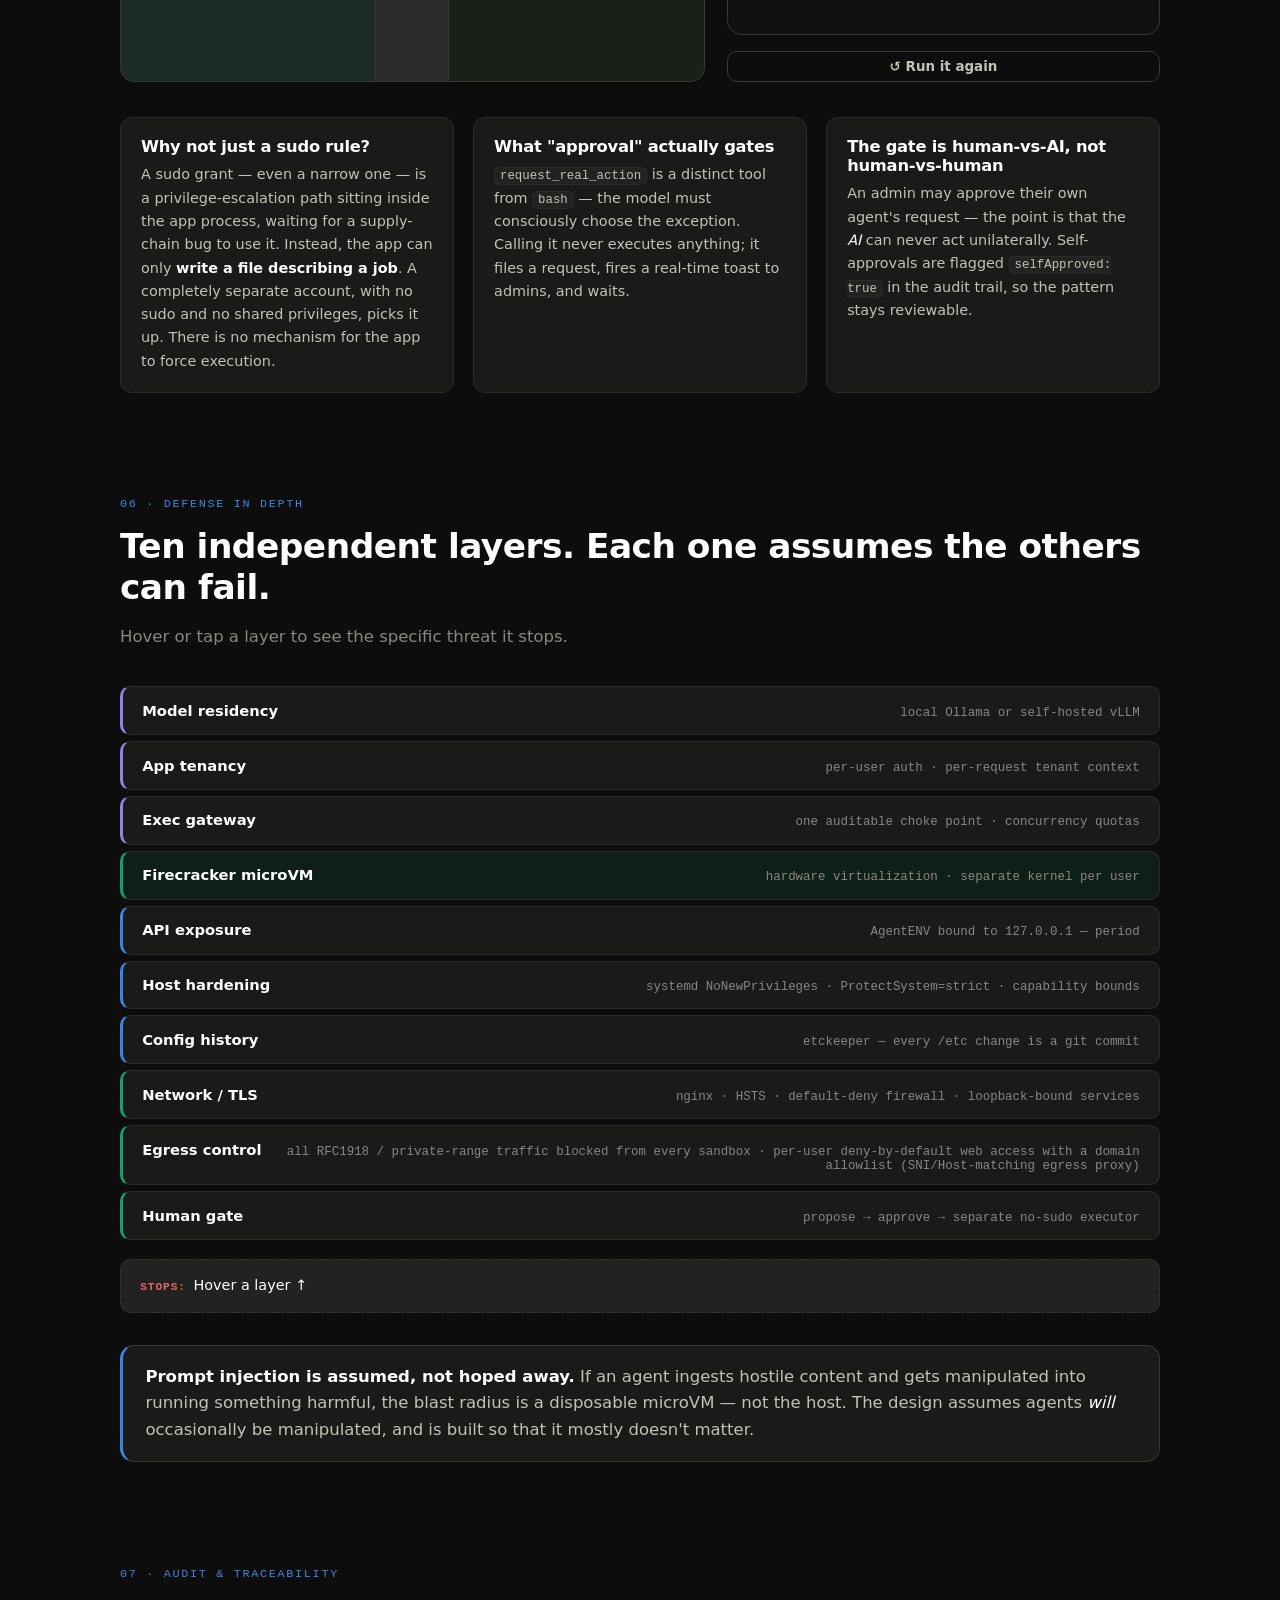
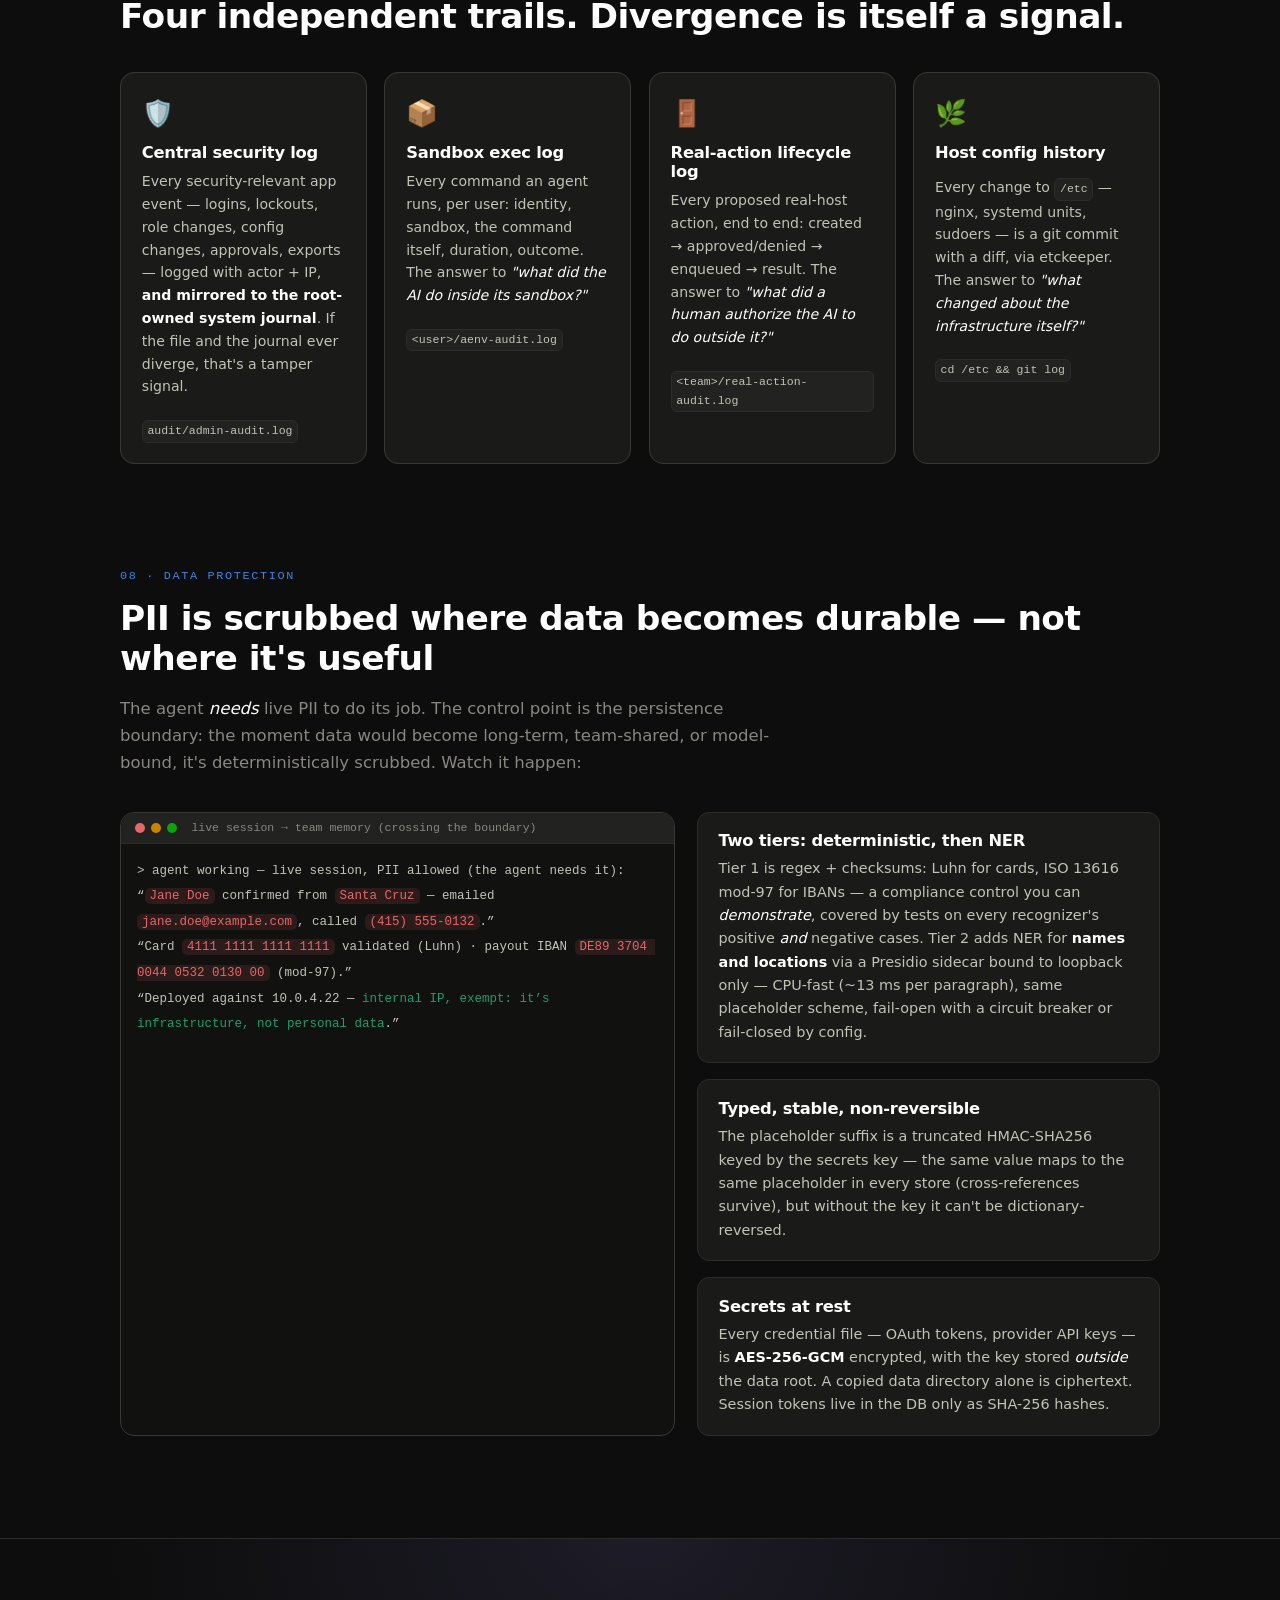
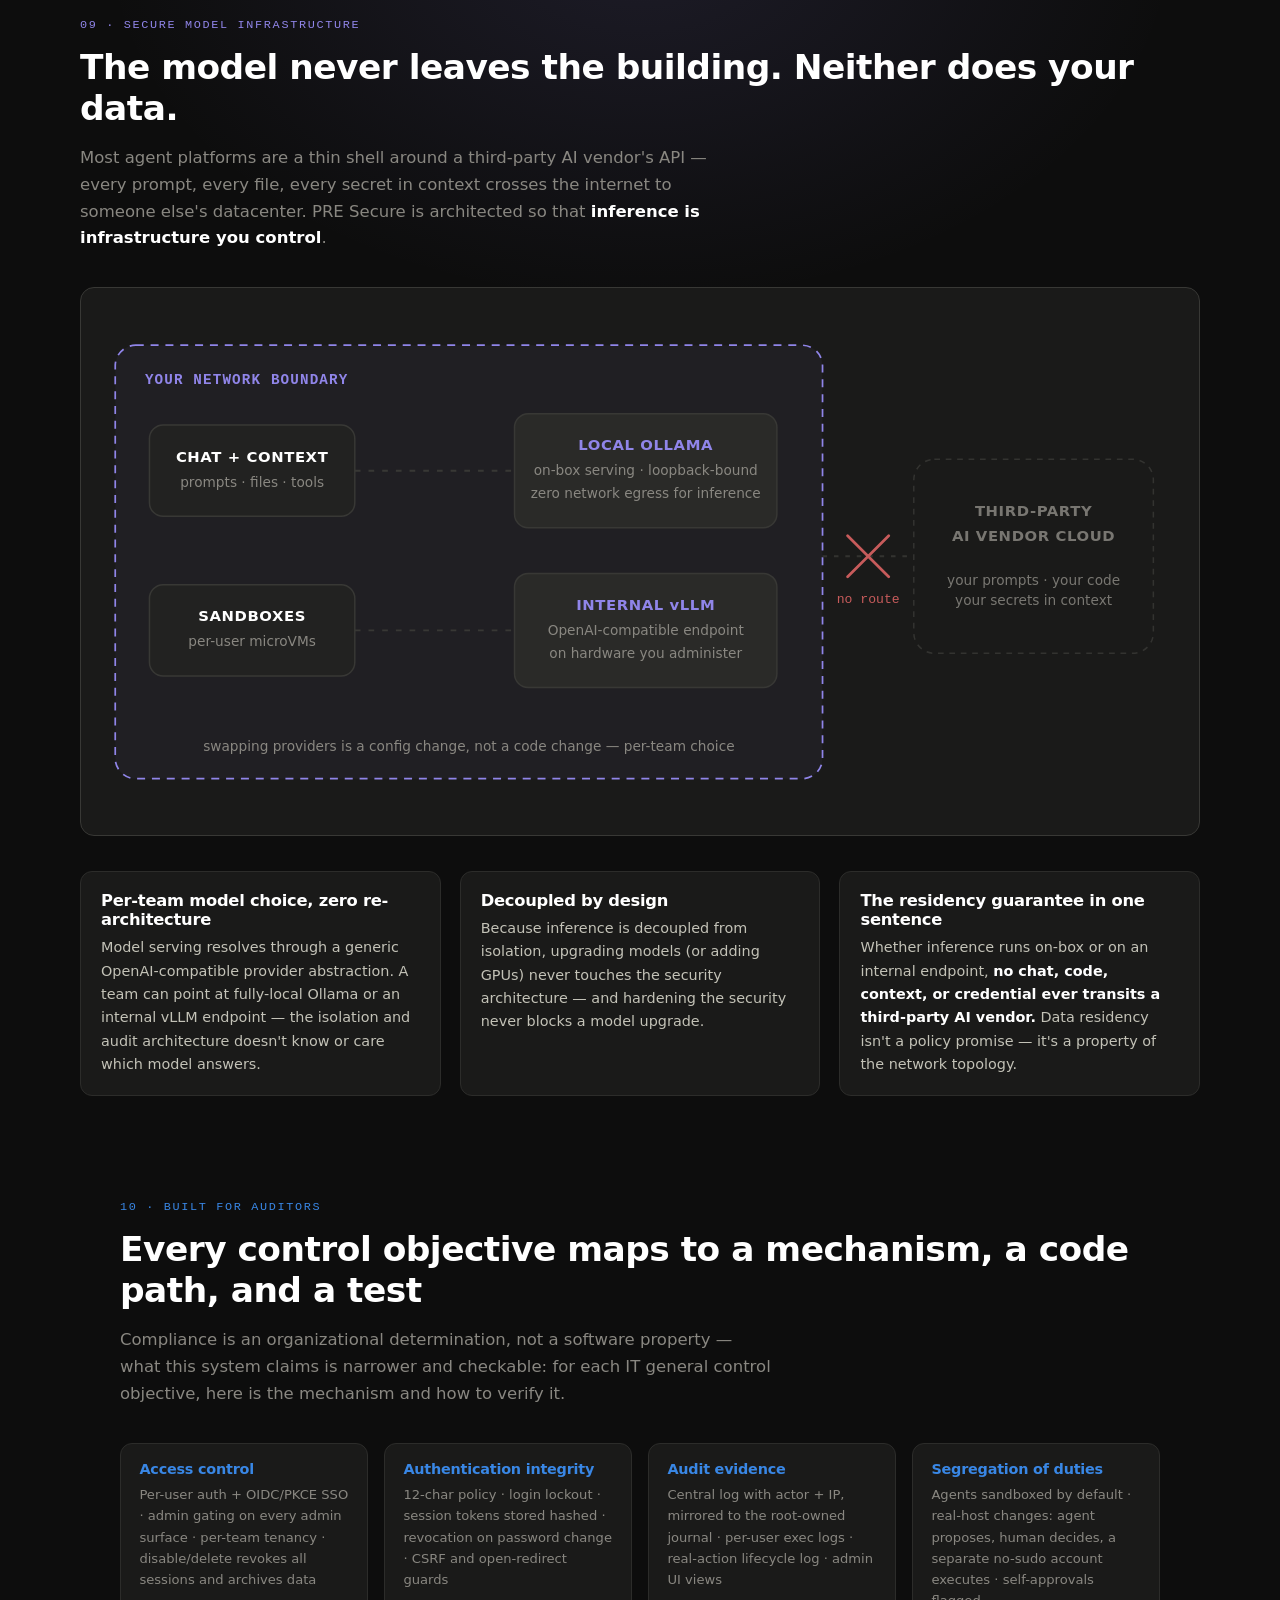
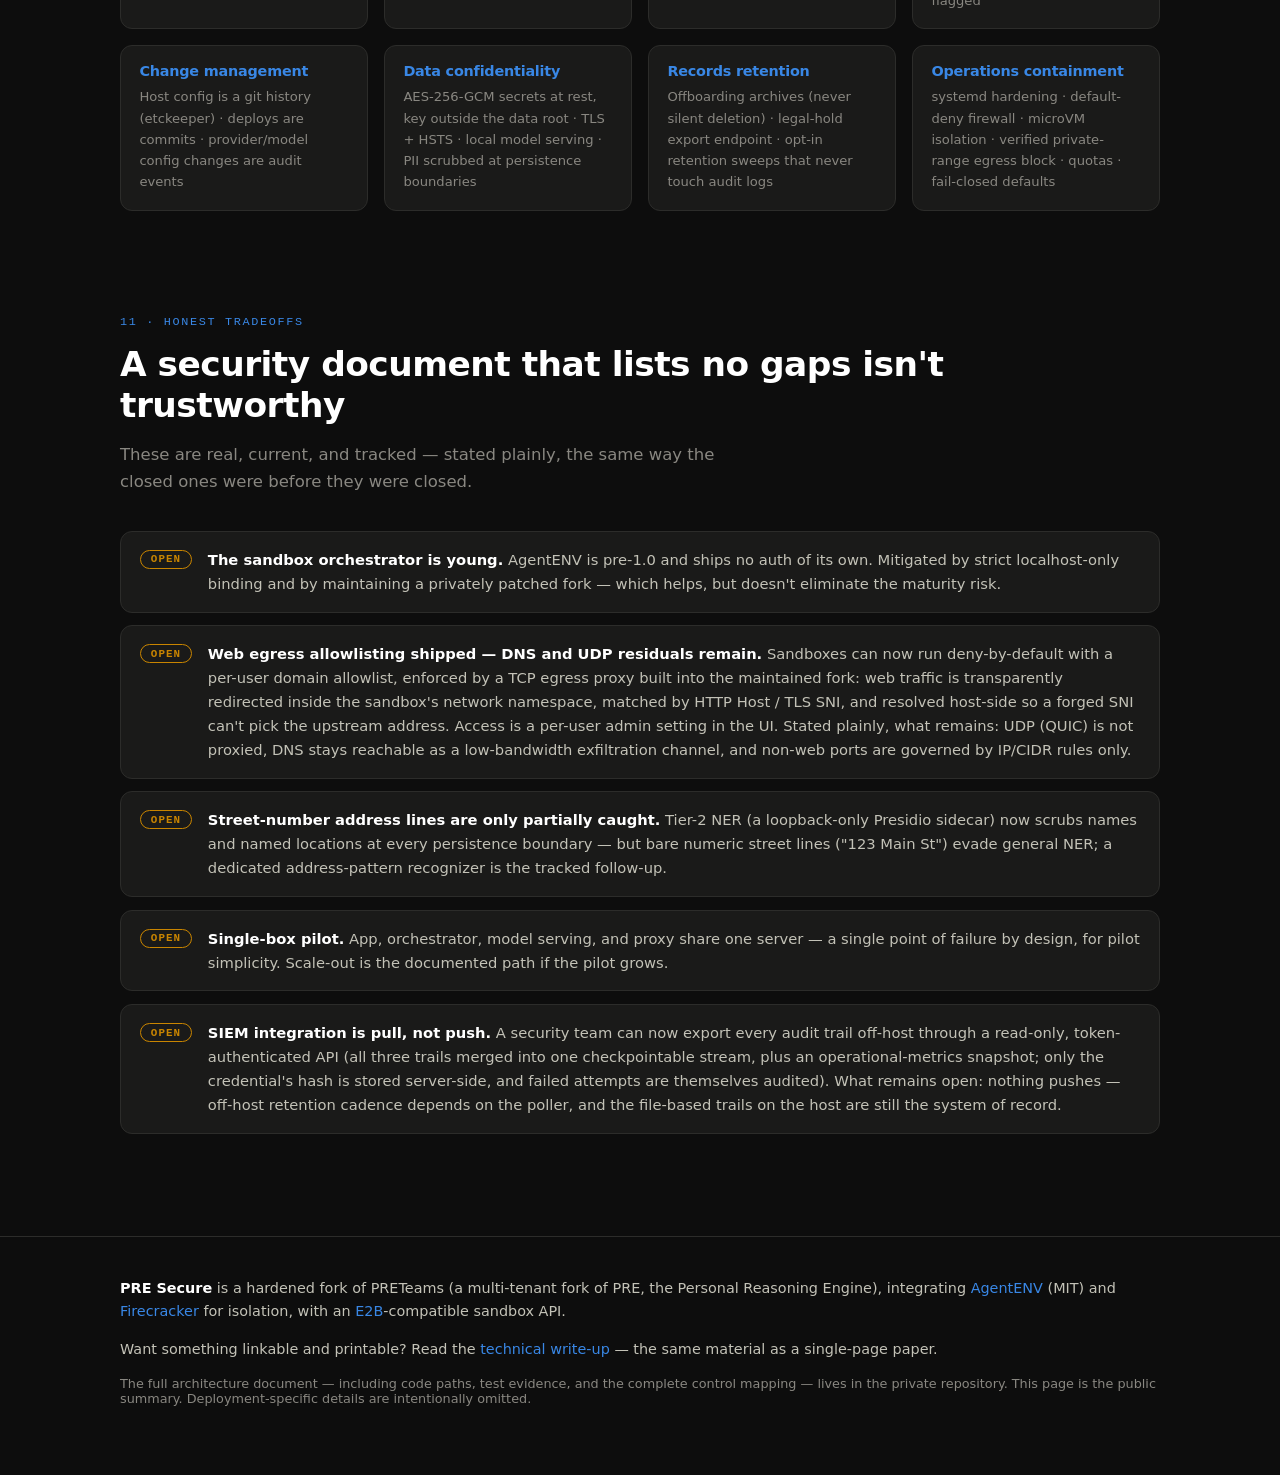
==== commit b75599d8: "Audit-log candor card: pull-based SIEM export now exists; push remains open The 'audit logs aren't s" ====
--- a/index.html
+++ b/index.html
@@ -551,7 +551,7 @@
     <div class="cd"><span class="cd-badge">open</span><div><strong>Web egress allowlisting shipped — DNS and UDP residuals remain.</strong> Sandboxes can now run deny-by-default with a per-user domain allowlist, enforced by a TCP egress proxy built into the maintained fork: web traffic is transparently redirected inside the sandbox's network namespace, matched by HTTP Host / TLS SNI, and resolved host-side so a forged SNI can't pick the upstream address. Access is a per-user admin setting in the UI. Stated plainly, what remains: UDP (QUIC) is not proxied, DNS stays reachable as a low-bandwidth exfiltration channel, and non-web ports are governed by IP/CIDR rules only.</div></div>
     <div class="cd"><span class="cd-badge">open</span><div><strong>Street-number address lines are only partially caught.</strong> Tier-2 NER (a loopback-only Presidio sidecar) now scrubs names and named locations at every persistence boundary — but bare numeric street lines ("123 Main St") evade general NER; a dedicated address-pattern recognizer is the tracked follow-up.</div></div>
     <div class="cd"><span class="cd-badge">open</span><div><strong>Single-box pilot.</strong> App, orchestrator, model serving, and proxy share one server — a single point of failure by design, for pilot simplicity. Scale-out is the documented path if the pilot grows.</div></div>
-    <div class="cd"><span class="cd-badge">open</span><div><strong>Audit logs aren't shipped off-host yet.</strong> File-based JSONL + a root-owned journal mirror is proportionate for a three-person pilot; it is not a SIEM, and shouldn't be mistaken for the end state.</div></div>
+    <div class="cd"><span class="cd-badge">open</span><div><strong>SIEM integration is pull, not push.</strong> A security team can now export every audit trail off-host through a read-only, token-authenticated API (all three trails merged into one checkpointable stream, plus an operational-metrics snapshot; only the credential's hash is stored server-side, and failed attempts are themselves audited). What remains open: nothing pushes — off-host retention cadence depends on the poller, and the file-based trails on the host are still the system of record.</div></div>
   </div>
 </section>
 
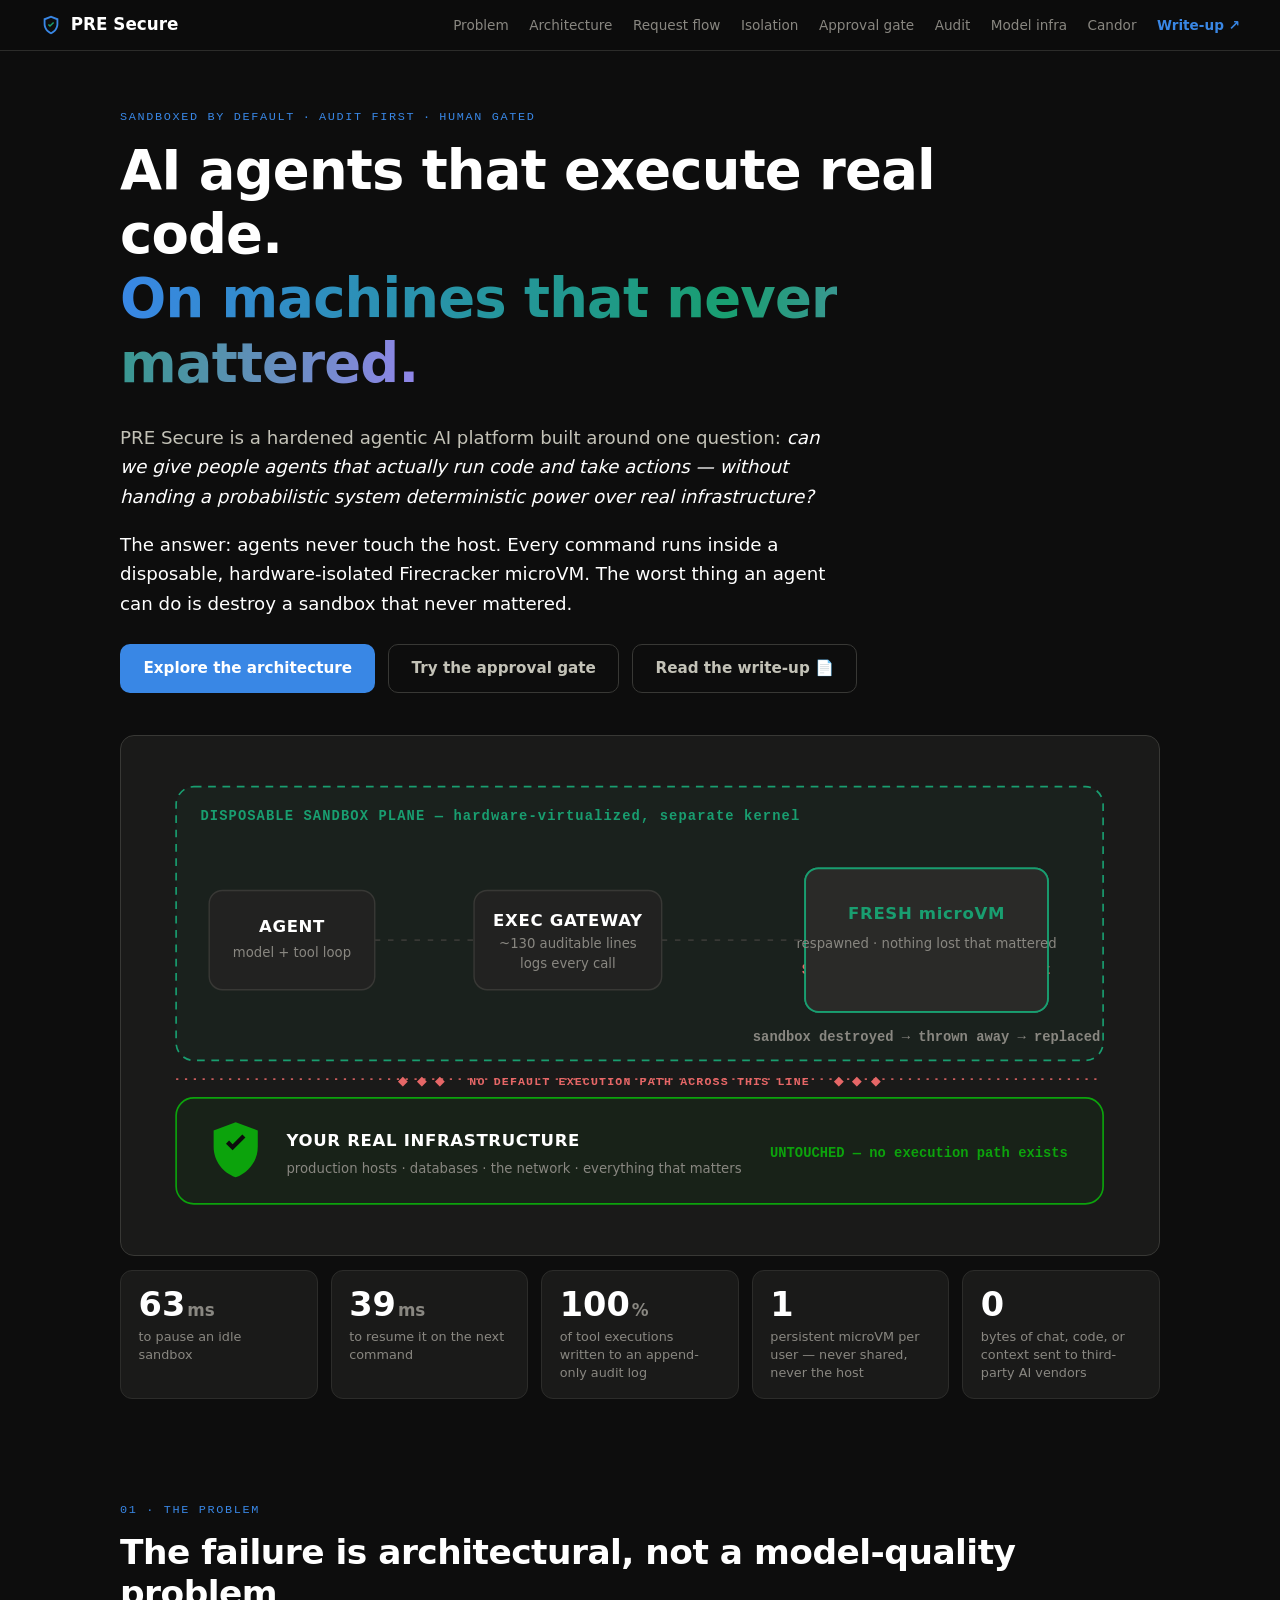
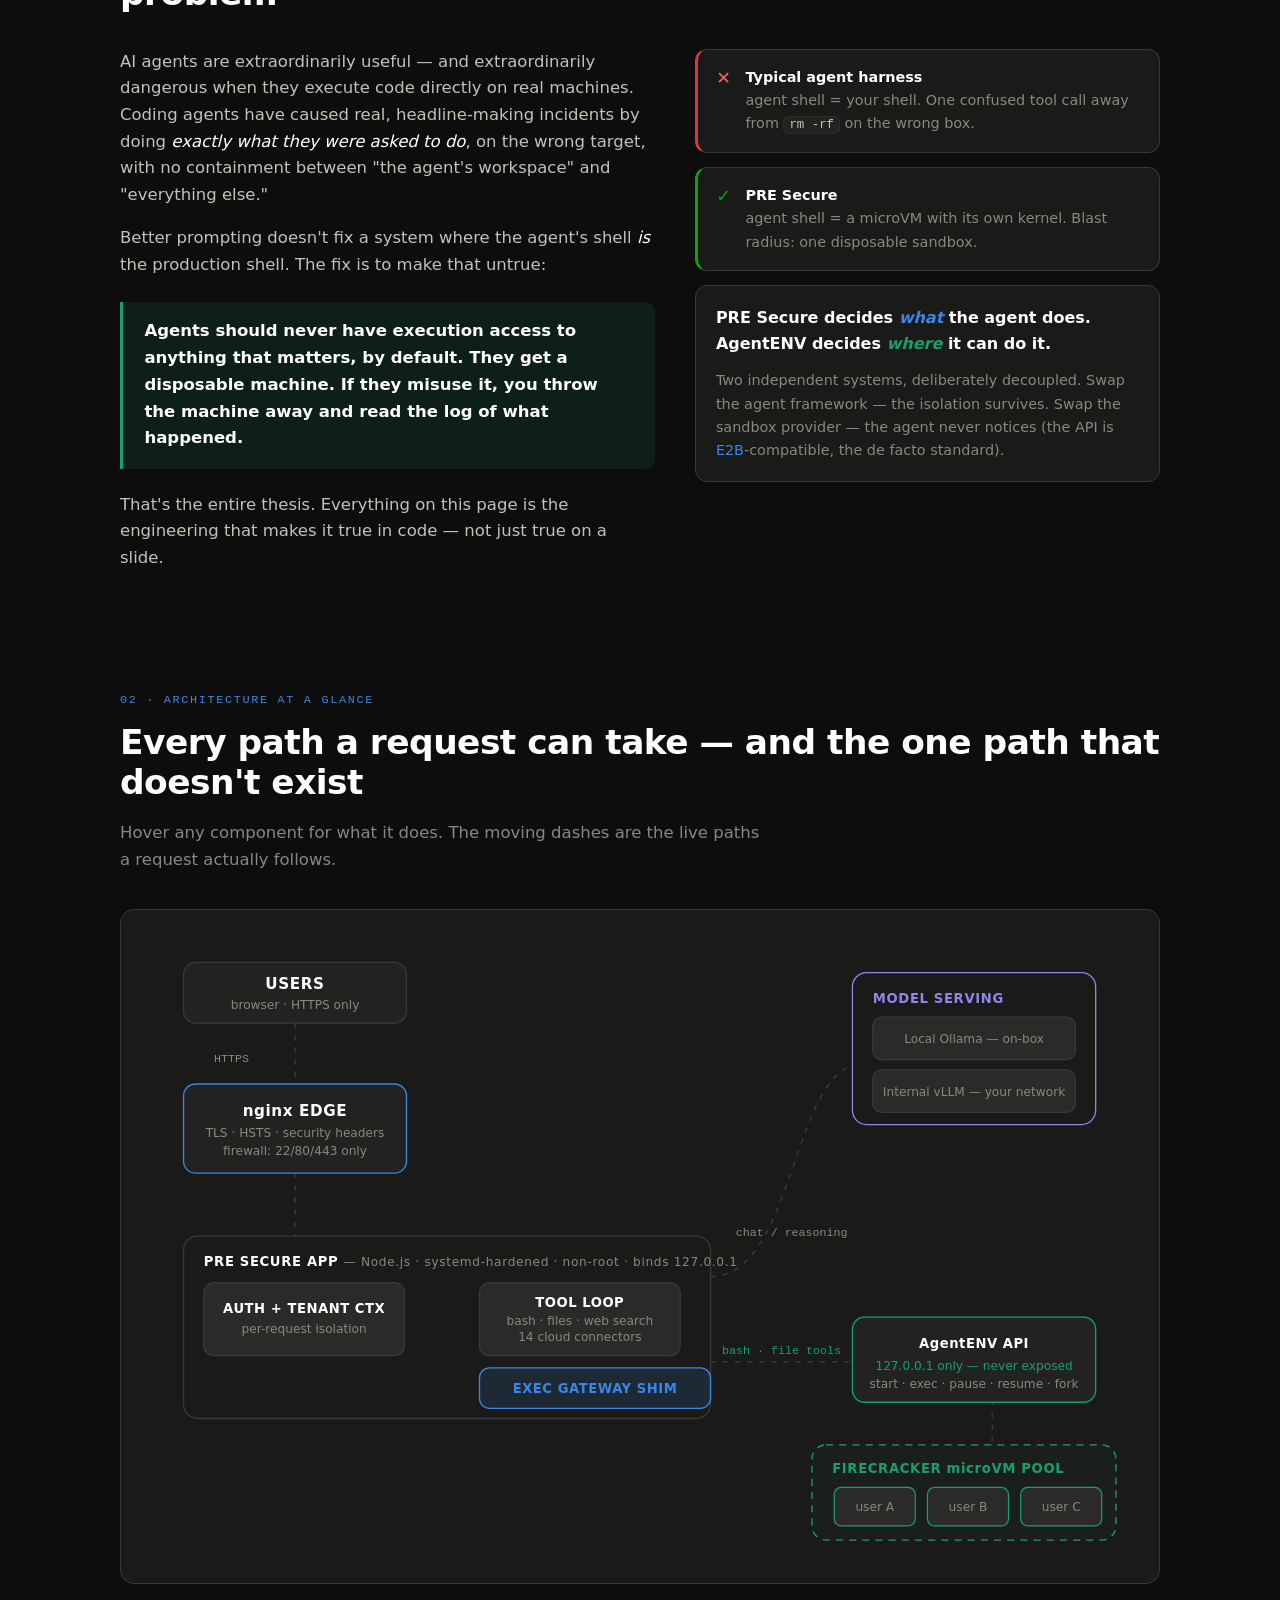
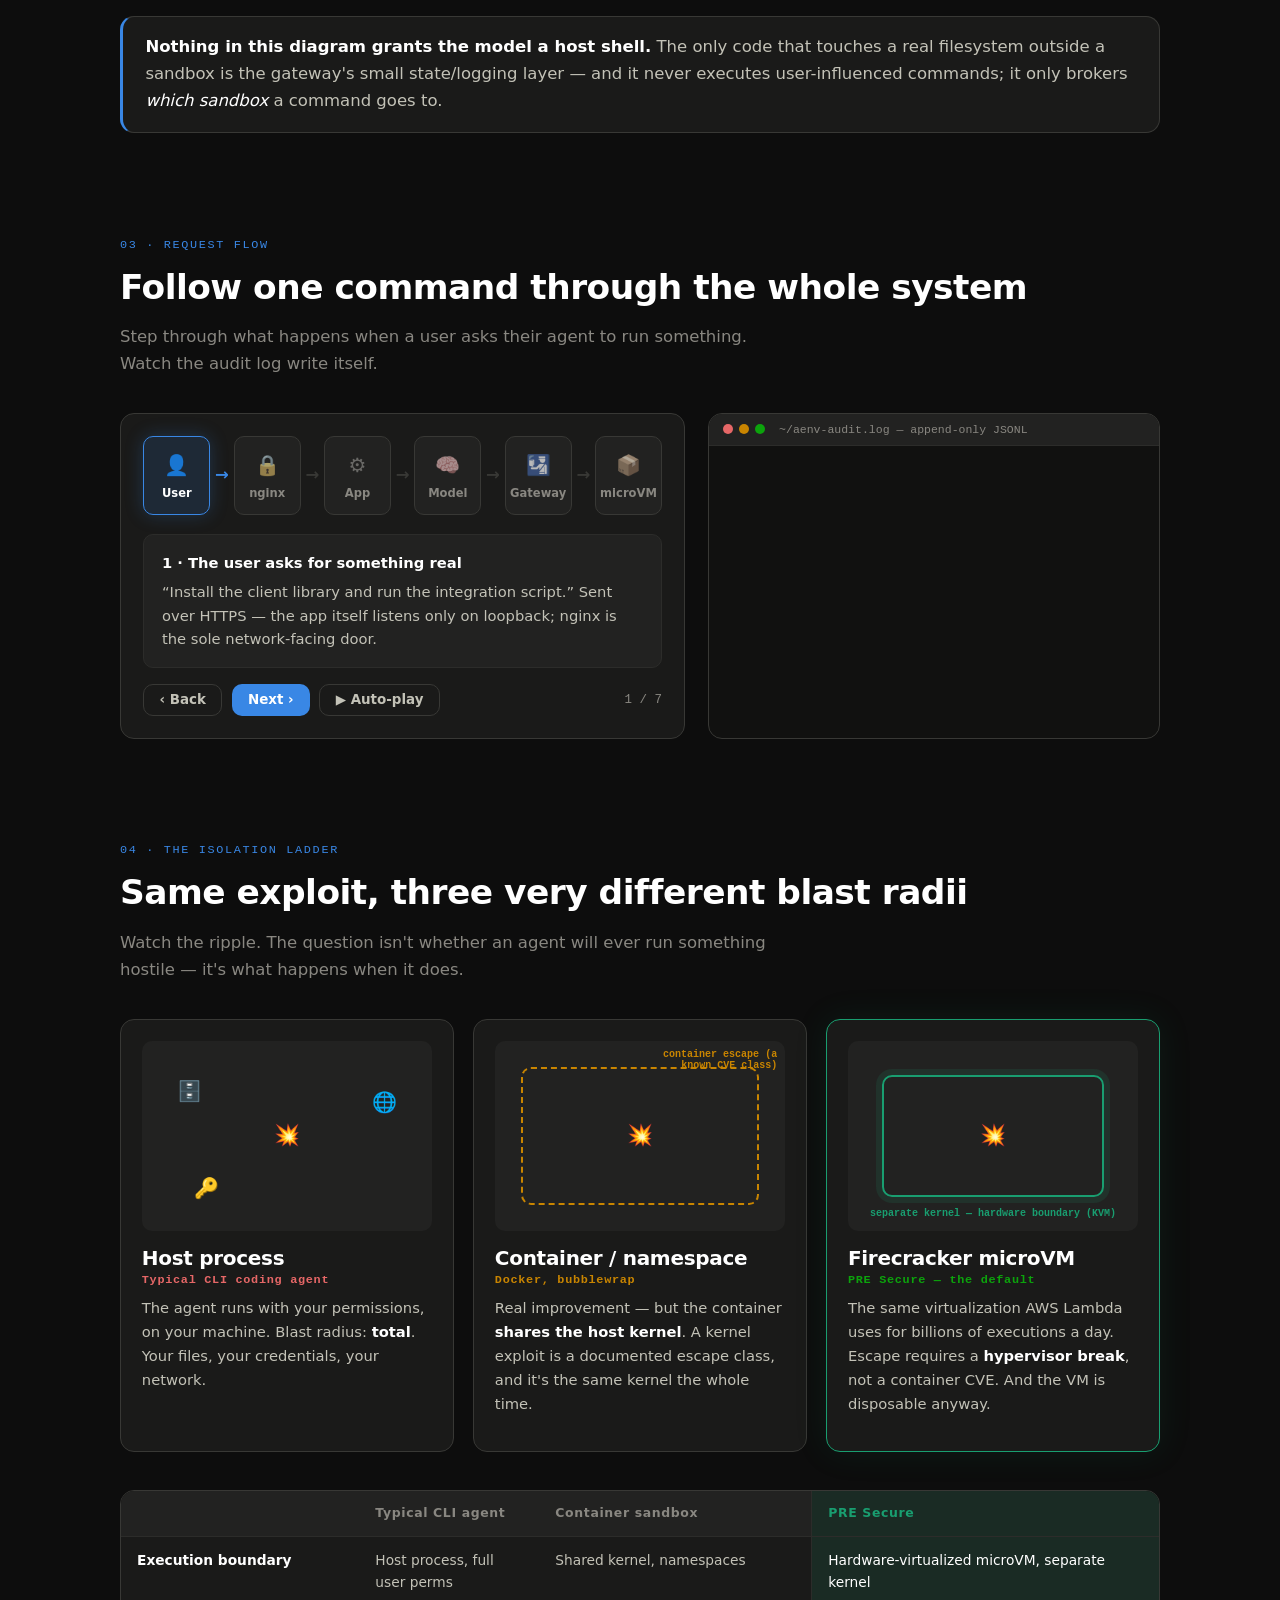
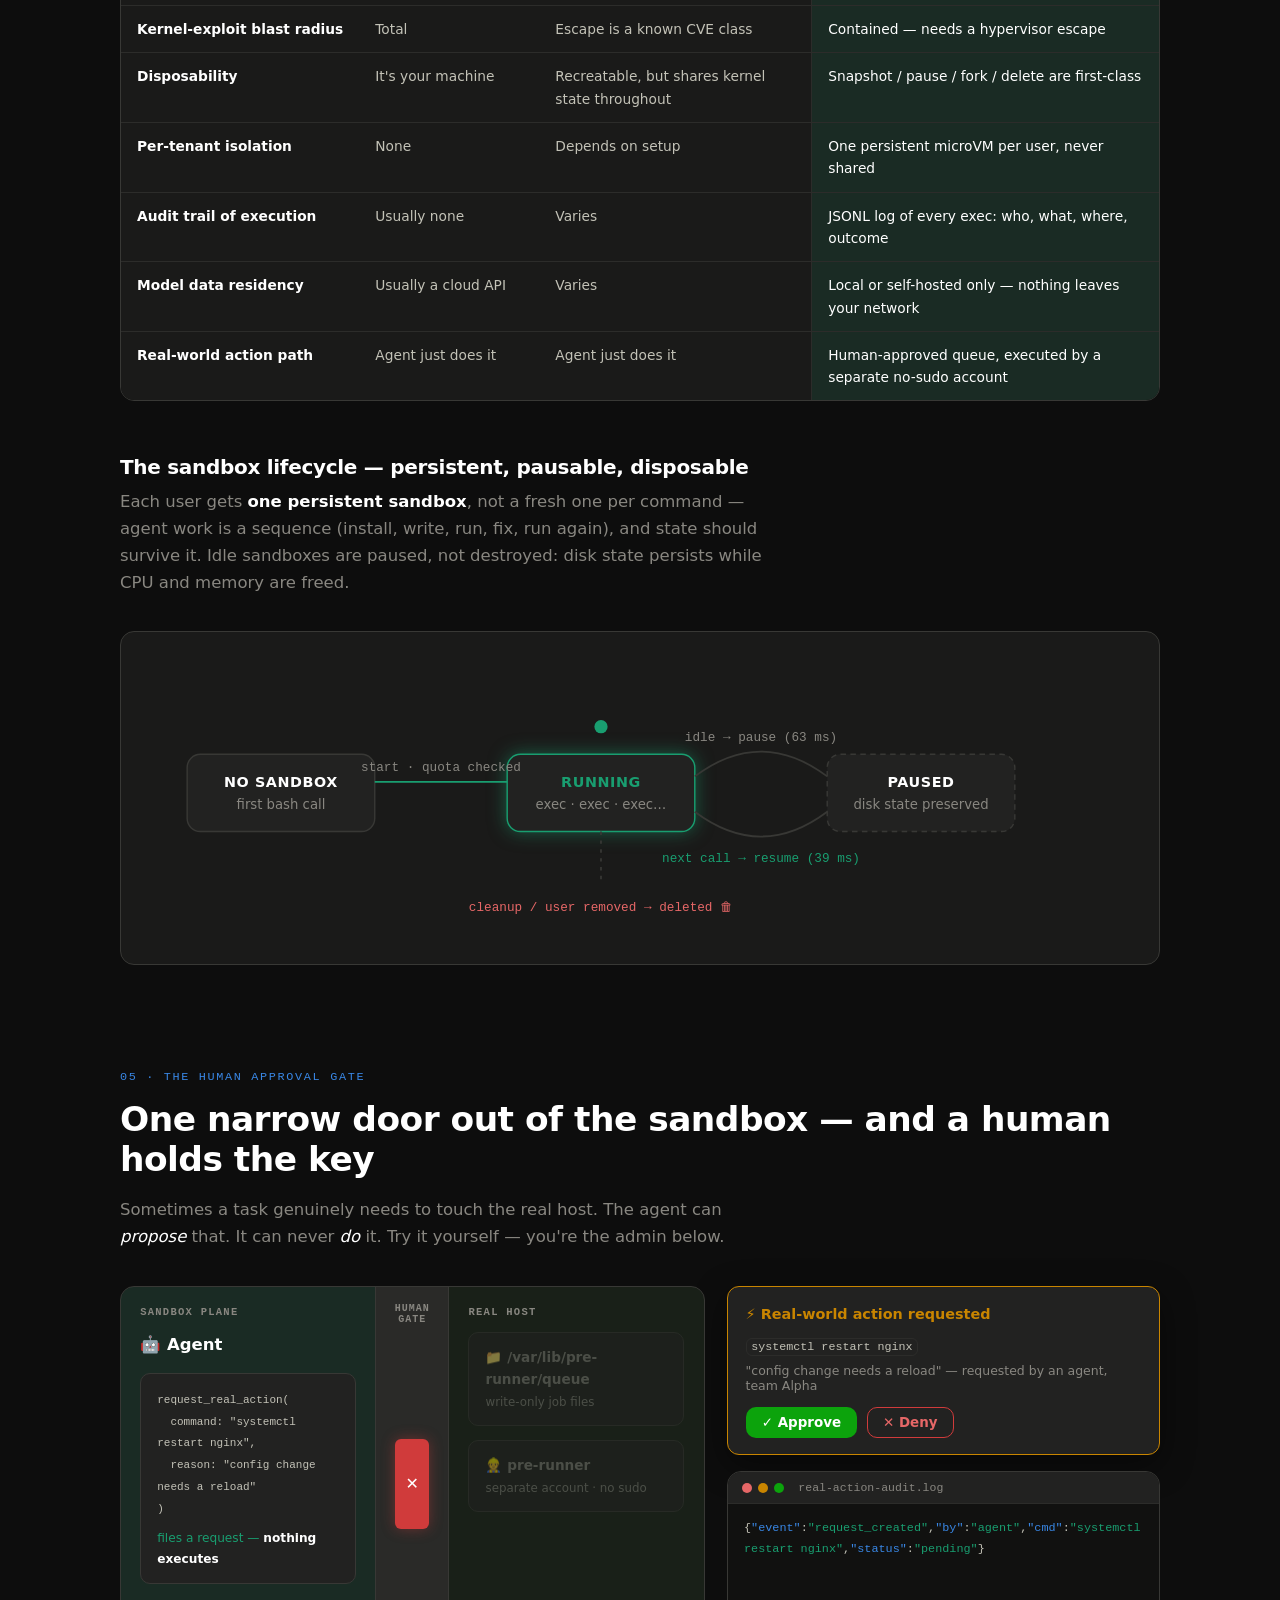
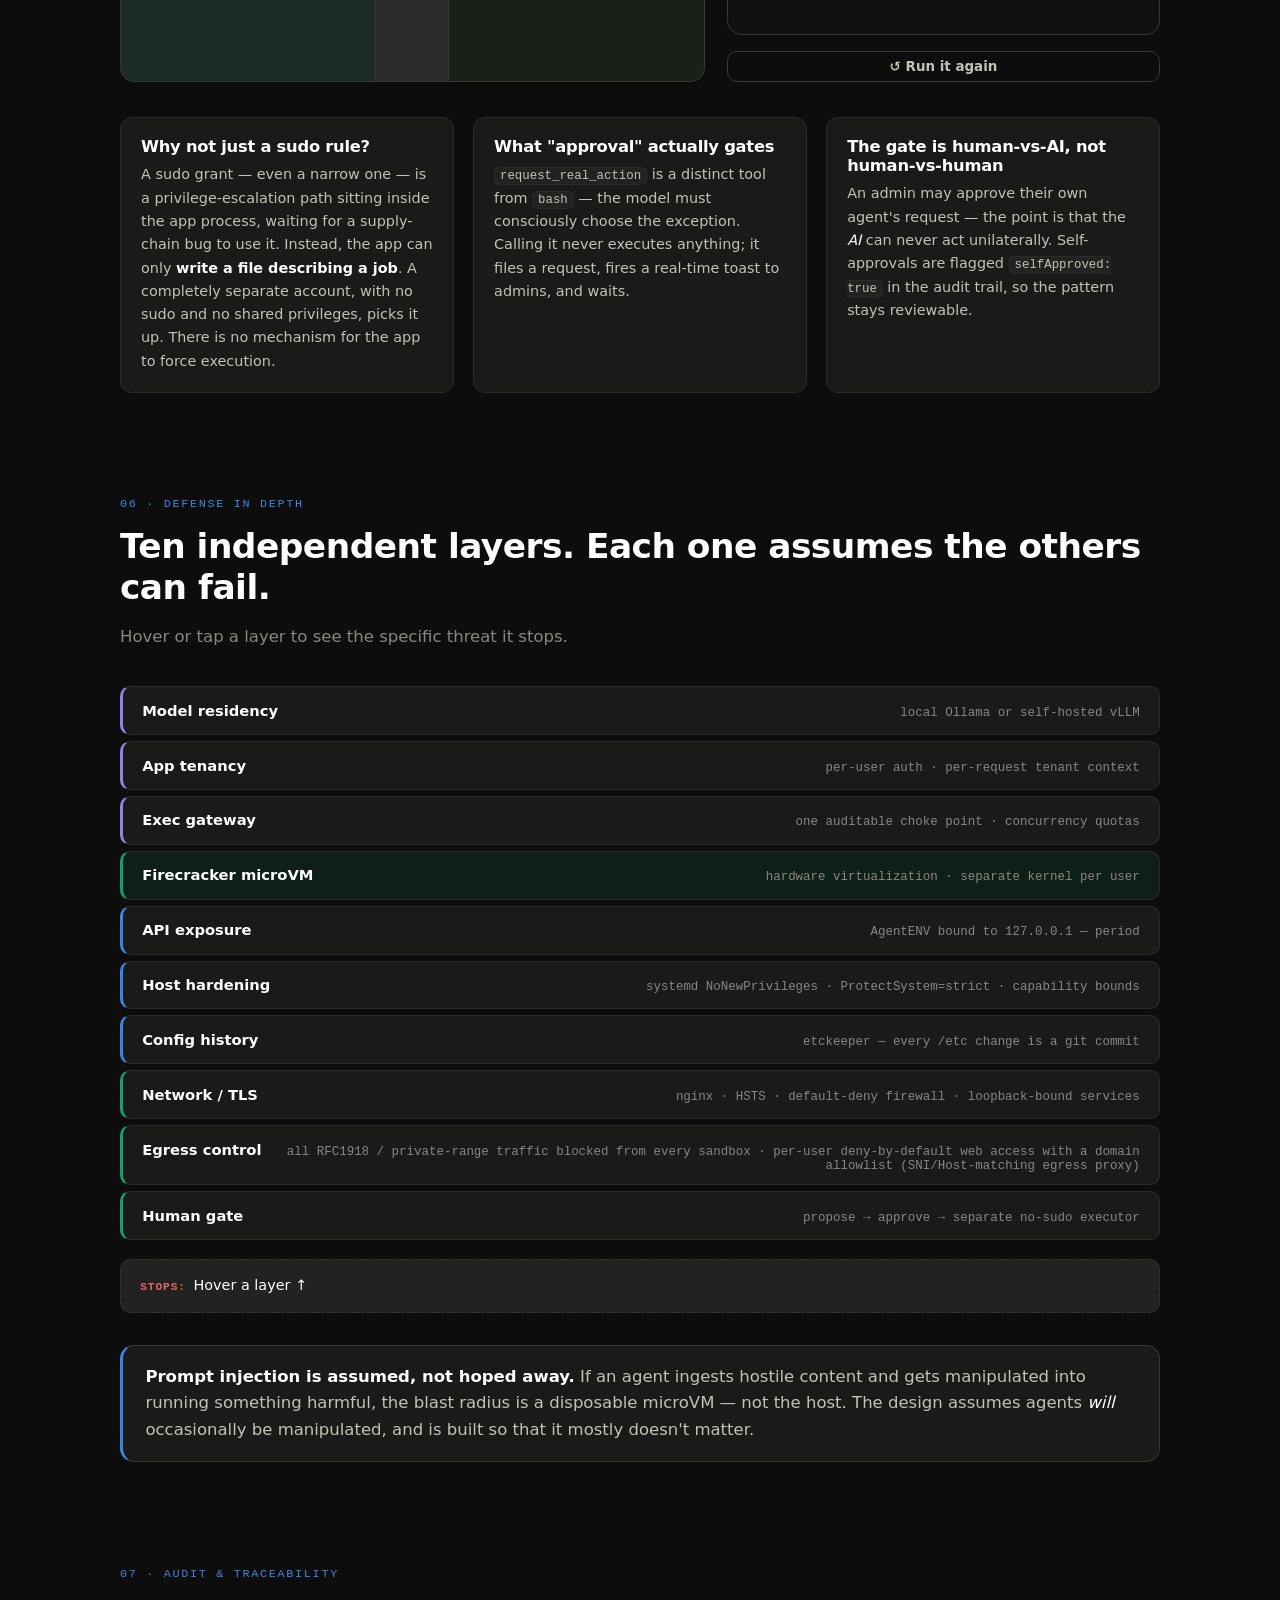
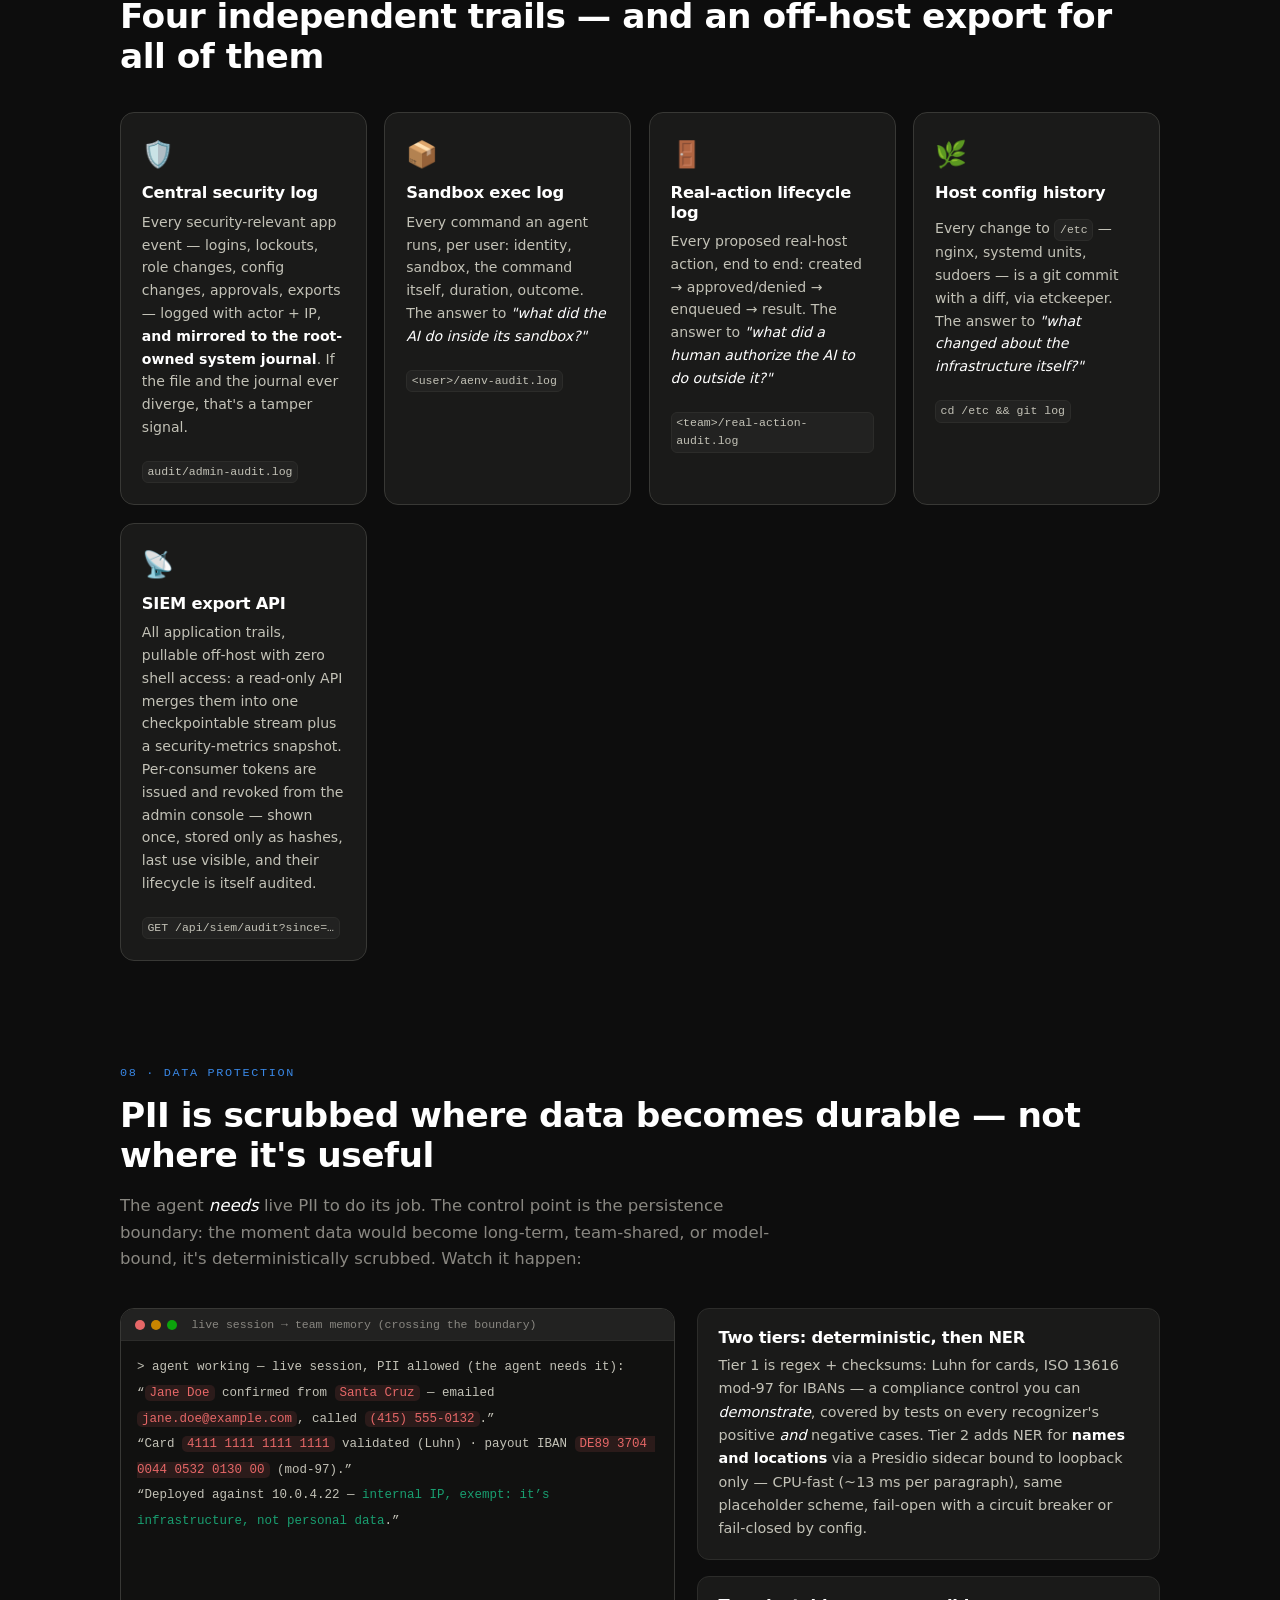
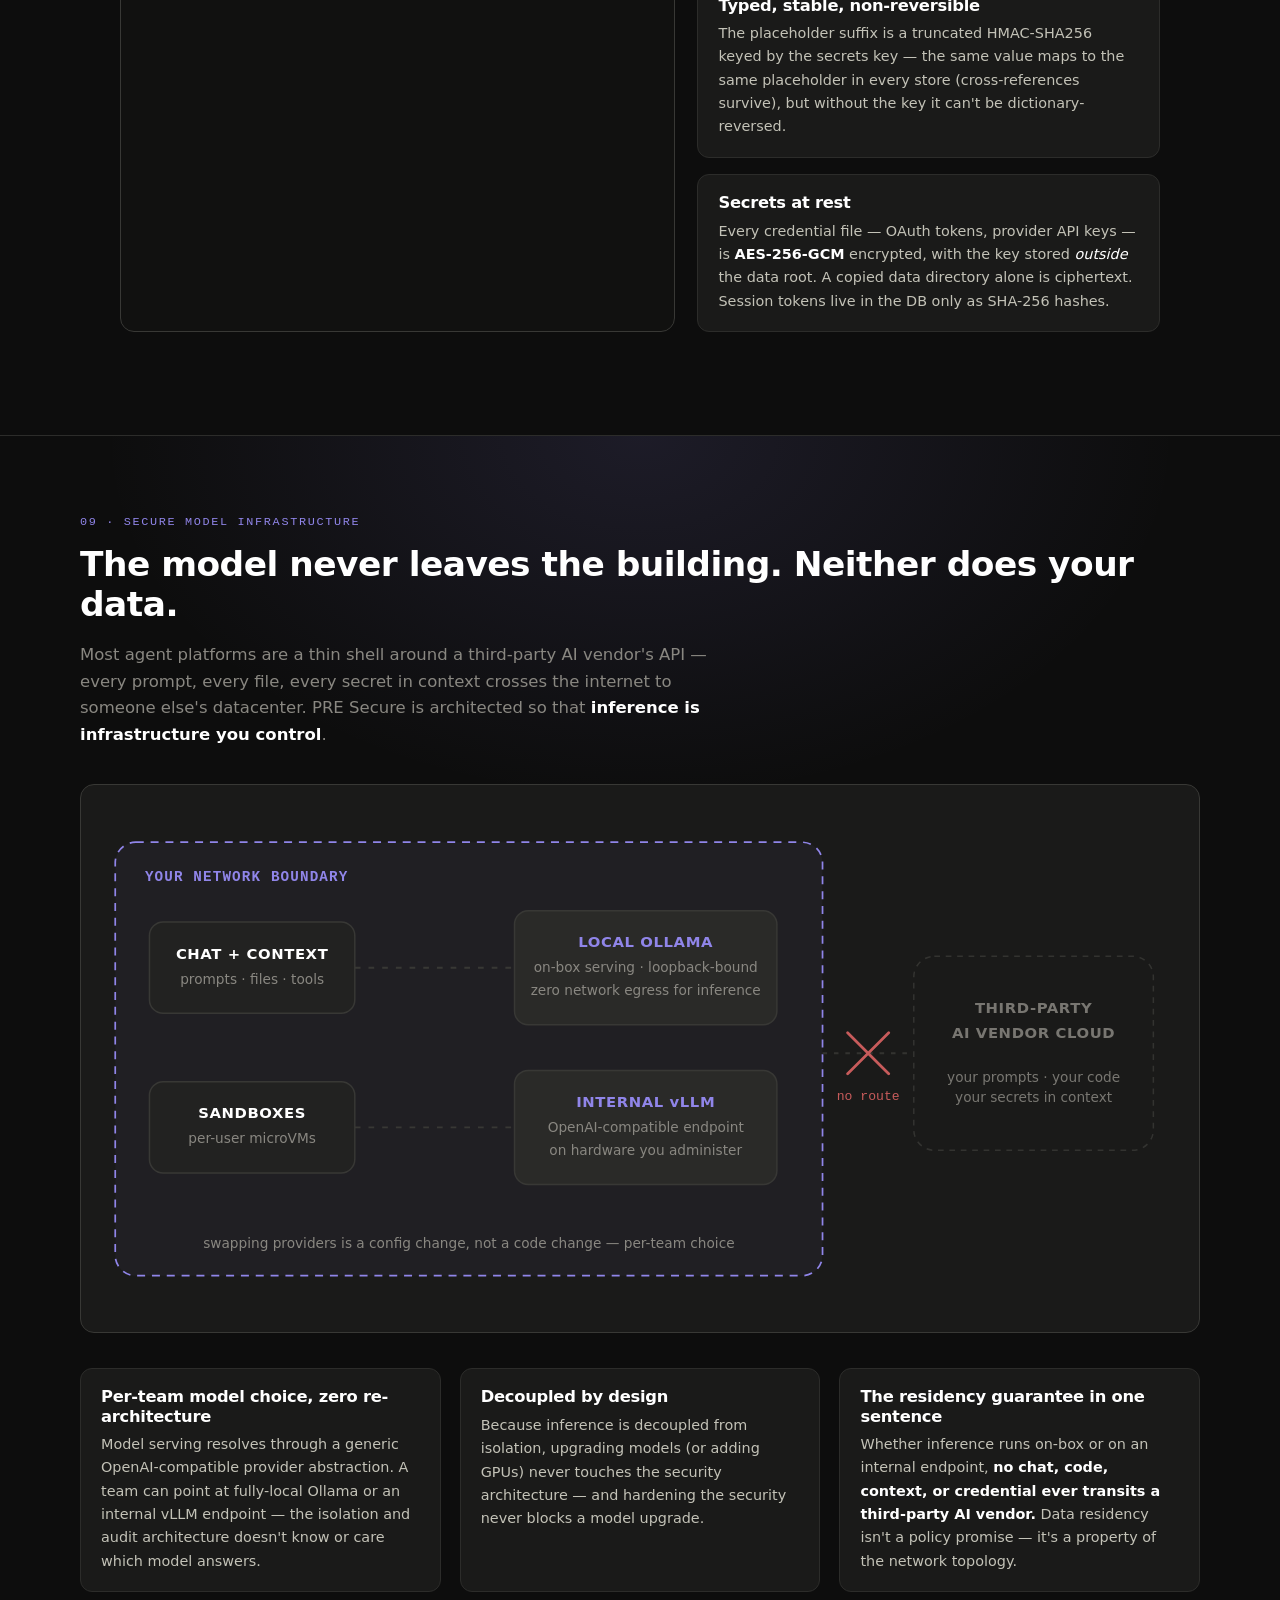
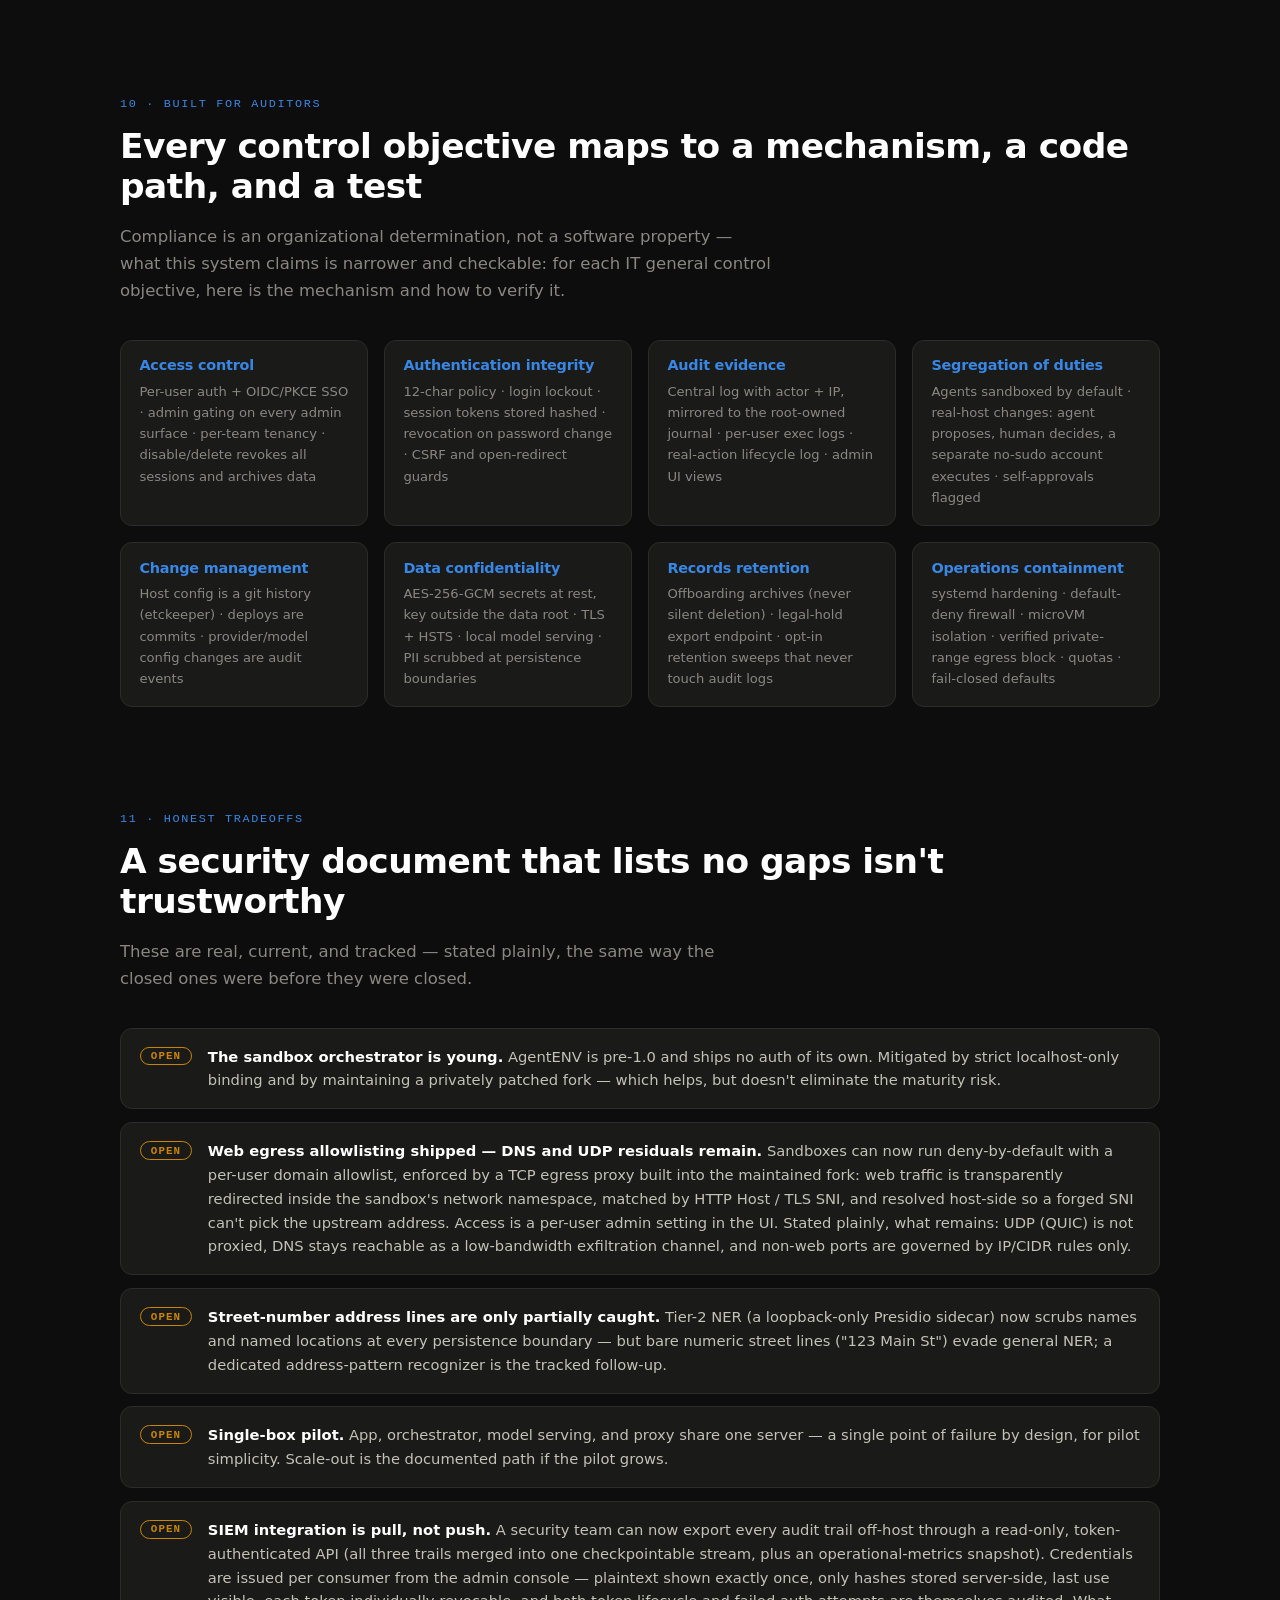
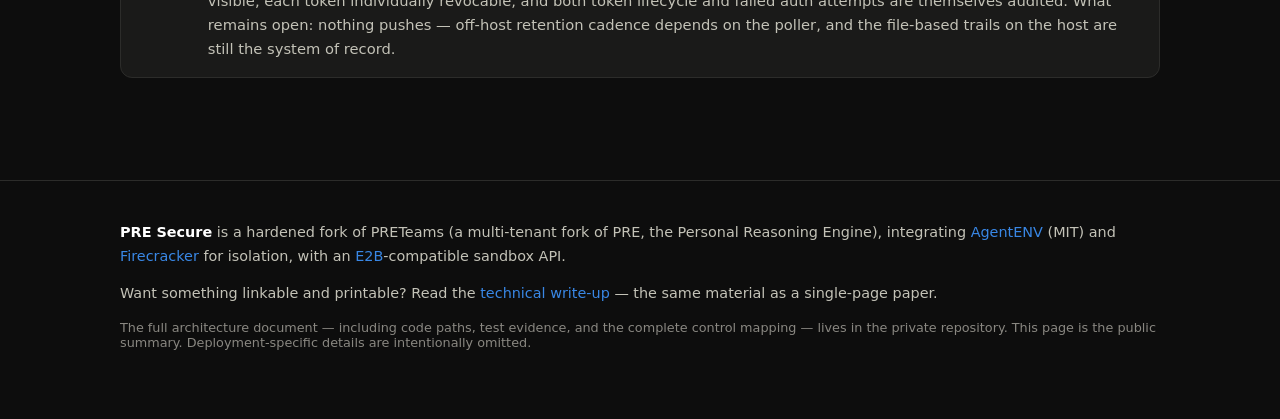
==== commit acf9e517: "Audit section: add the SIEM export API card; refresh candor card and paper for per-consumer revocabl" ====
--- a/index.html
+++ b/index.html
@@ -442,13 +442,14 @@
 <section class="section" id="audit">
   <div class="sec-head reveal">
     <p class="kicker">07 · AUDIT &amp; TRACEABILITY</p>
-    <h2>Four independent trails. Divergence is itself a signal.</h2>
+    <h2>Four independent trails — and an off-host export for all of them</h2>
   </div>
   <div class="audit-grid reveal">
     <div class="acard"><div class="a-ic">🛡️</div><h4>Central security log</h4><p>Every security-relevant app event — logins, lockouts, role changes, config changes, approvals, exports — logged with actor + IP, <strong>and mirrored to the root-owned system journal</strong>. If the file and the journal ever diverge, that's a tamper signal.</p><code>audit/admin-audit.log</code></div>
     <div class="acard"><div class="a-ic">📦</div><h4>Sandbox exec log</h4><p>Every command an agent runs, per user: identity, sandbox, the command itself, duration, outcome. The answer to <em>"what did the AI do inside its sandbox?"</em></p><code>&lt;user&gt;/aenv-audit.log</code></div>
     <div class="acard"><div class="a-ic">🚪</div><h4>Real-action lifecycle log</h4><p>Every proposed real-host action, end to end: created → approved/denied → enqueued → result. The answer to <em>"what did a human authorize the AI to do outside it?"</em></p><code>&lt;team&gt;/real-action-audit.log</code></div>
     <div class="acard"><div class="a-ic">🌿</div><h4>Host config history</h4><p>Every change to <code>/etc</code> — nginx, systemd units, sudoers — is a git commit with a diff, via etckeeper. The answer to <em>"what changed about the infrastructure itself?"</em></p><code>cd /etc &amp;&amp; git log</code></div>
+    <div class="acard"><div class="a-ic">📡</div><h4>SIEM export API</h4><p>All application trails, pullable off-host with zero shell access: a read-only API merges them into one checkpointable stream plus a security-metrics snapshot. Per-consumer tokens are issued and revoked from the admin console — shown once, stored only as hashes, last use visible, and their lifecycle is itself audited.</p><code>GET /api/siem/audit?since=…</code></div>
   </div>
 </section>
 
@@ -551,7 +552,7 @@
     <div class="cd"><span class="cd-badge">open</span><div><strong>Web egress allowlisting shipped — DNS and UDP residuals remain.</strong> Sandboxes can now run deny-by-default with a per-user domain allowlist, enforced by a TCP egress proxy built into the maintained fork: web traffic is transparently redirected inside the sandbox's network namespace, matched by HTTP Host / TLS SNI, and resolved host-side so a forged SNI can't pick the upstream address. Access is a per-user admin setting in the UI. Stated plainly, what remains: UDP (QUIC) is not proxied, DNS stays reachable as a low-bandwidth exfiltration channel, and non-web ports are governed by IP/CIDR rules only.</div></div>
     <div class="cd"><span class="cd-badge">open</span><div><strong>Street-number address lines are only partially caught.</strong> Tier-2 NER (a loopback-only Presidio sidecar) now scrubs names and named locations at every persistence boundary — but bare numeric street lines ("123 Main St") evade general NER; a dedicated address-pattern recognizer is the tracked follow-up.</div></div>
     <div class="cd"><span class="cd-badge">open</span><div><strong>Single-box pilot.</strong> App, orchestrator, model serving, and proxy share one server — a single point of failure by design, for pilot simplicity. Scale-out is the documented path if the pilot grows.</div></div>
-    <div class="cd"><span class="cd-badge">open</span><div><strong>SIEM integration is pull, not push.</strong> A security team can now export every audit trail off-host through a read-only, token-authenticated API (all three trails merged into one checkpointable stream, plus an operational-metrics snapshot; only the credential's hash is stored server-side, and failed attempts are themselves audited). What remains open: nothing pushes — off-host retention cadence depends on the poller, and the file-based trails on the host are still the system of record.</div></div>
+    <div class="cd"><span class="cd-badge">open</span><div><strong>SIEM integration is pull, not push.</strong> A security team can now export every audit trail off-host through a read-only, token-authenticated API (all three trails merged into one checkpointable stream, plus an operational-metrics snapshot). Credentials are issued per consumer from the admin console — plaintext shown exactly once, only hashes stored server-side, last use visible, each token individually revocable, and both token lifecycle and failed auth attempts are themselves audited. What remains open: nothing pushes — off-host retention cadence depends on the poller, and the file-based trails on the host are still the system of record.</div></div>
   </div>
 </section>
 
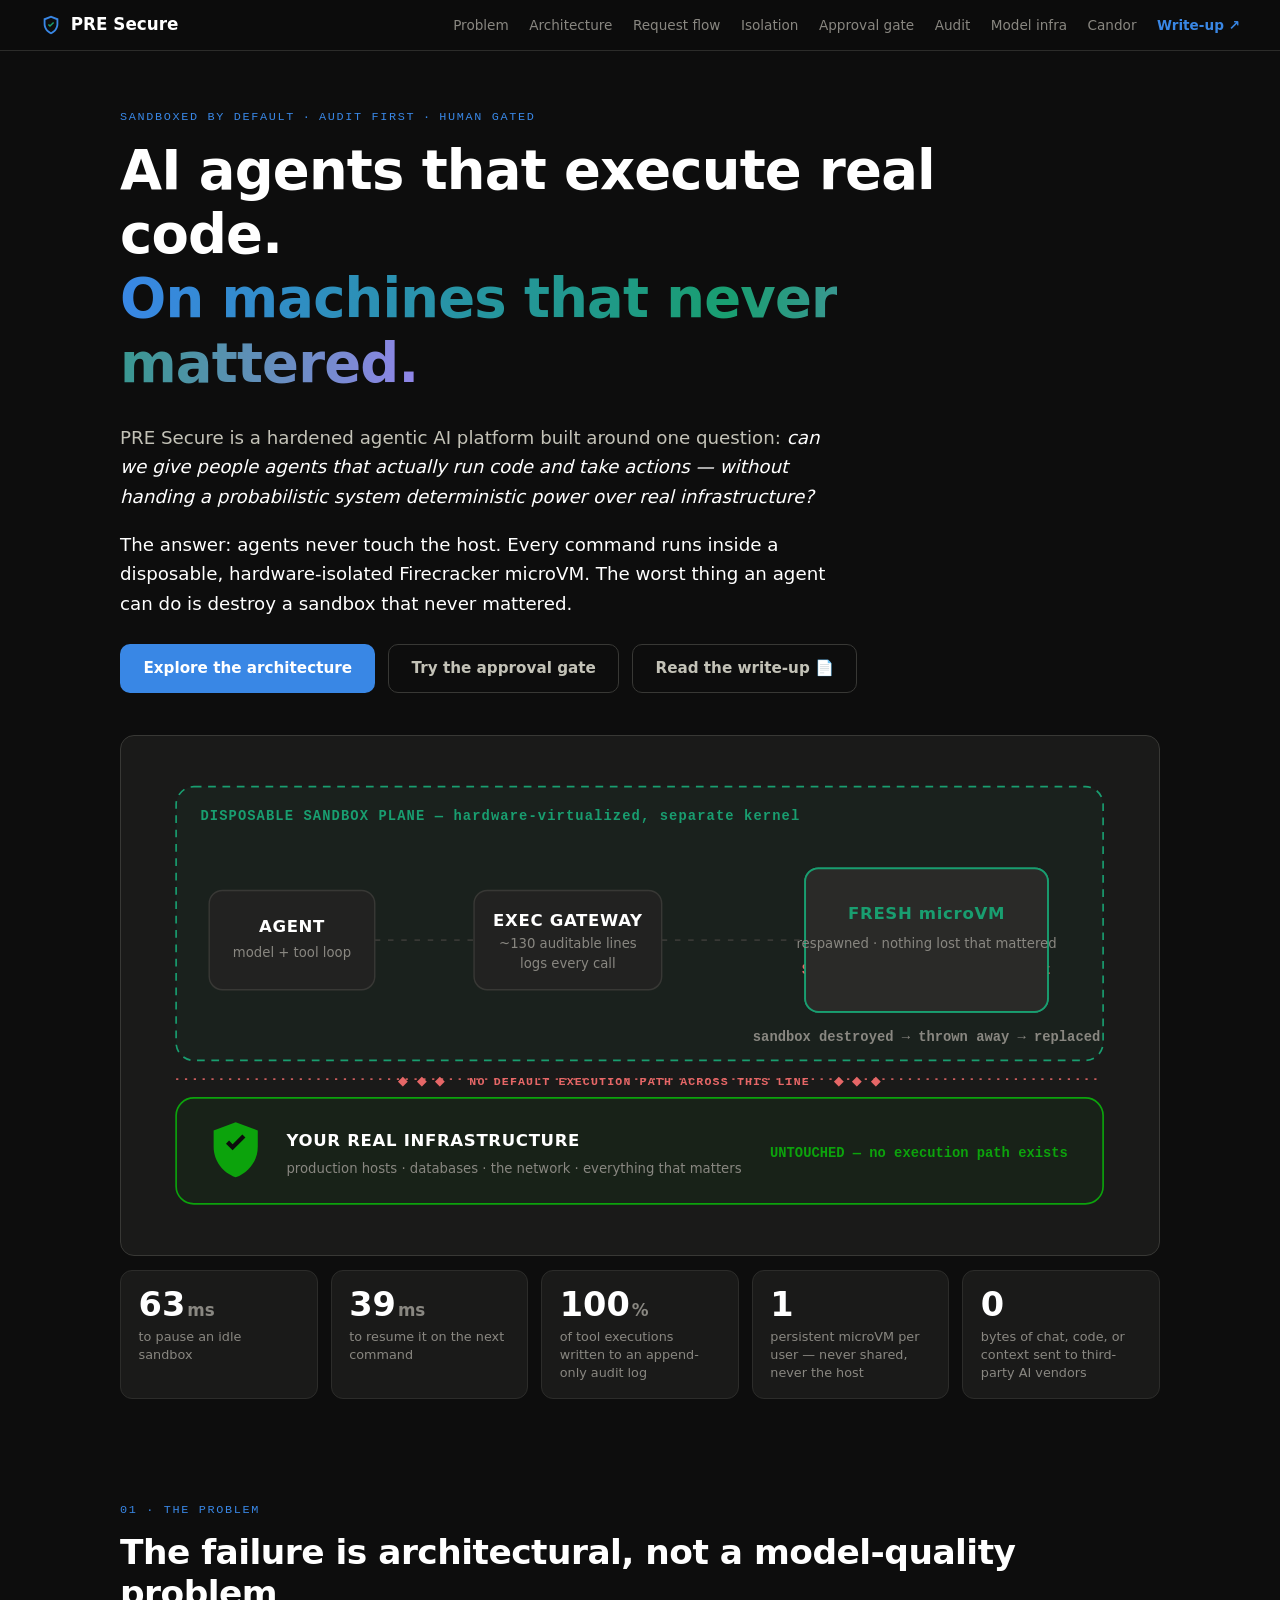
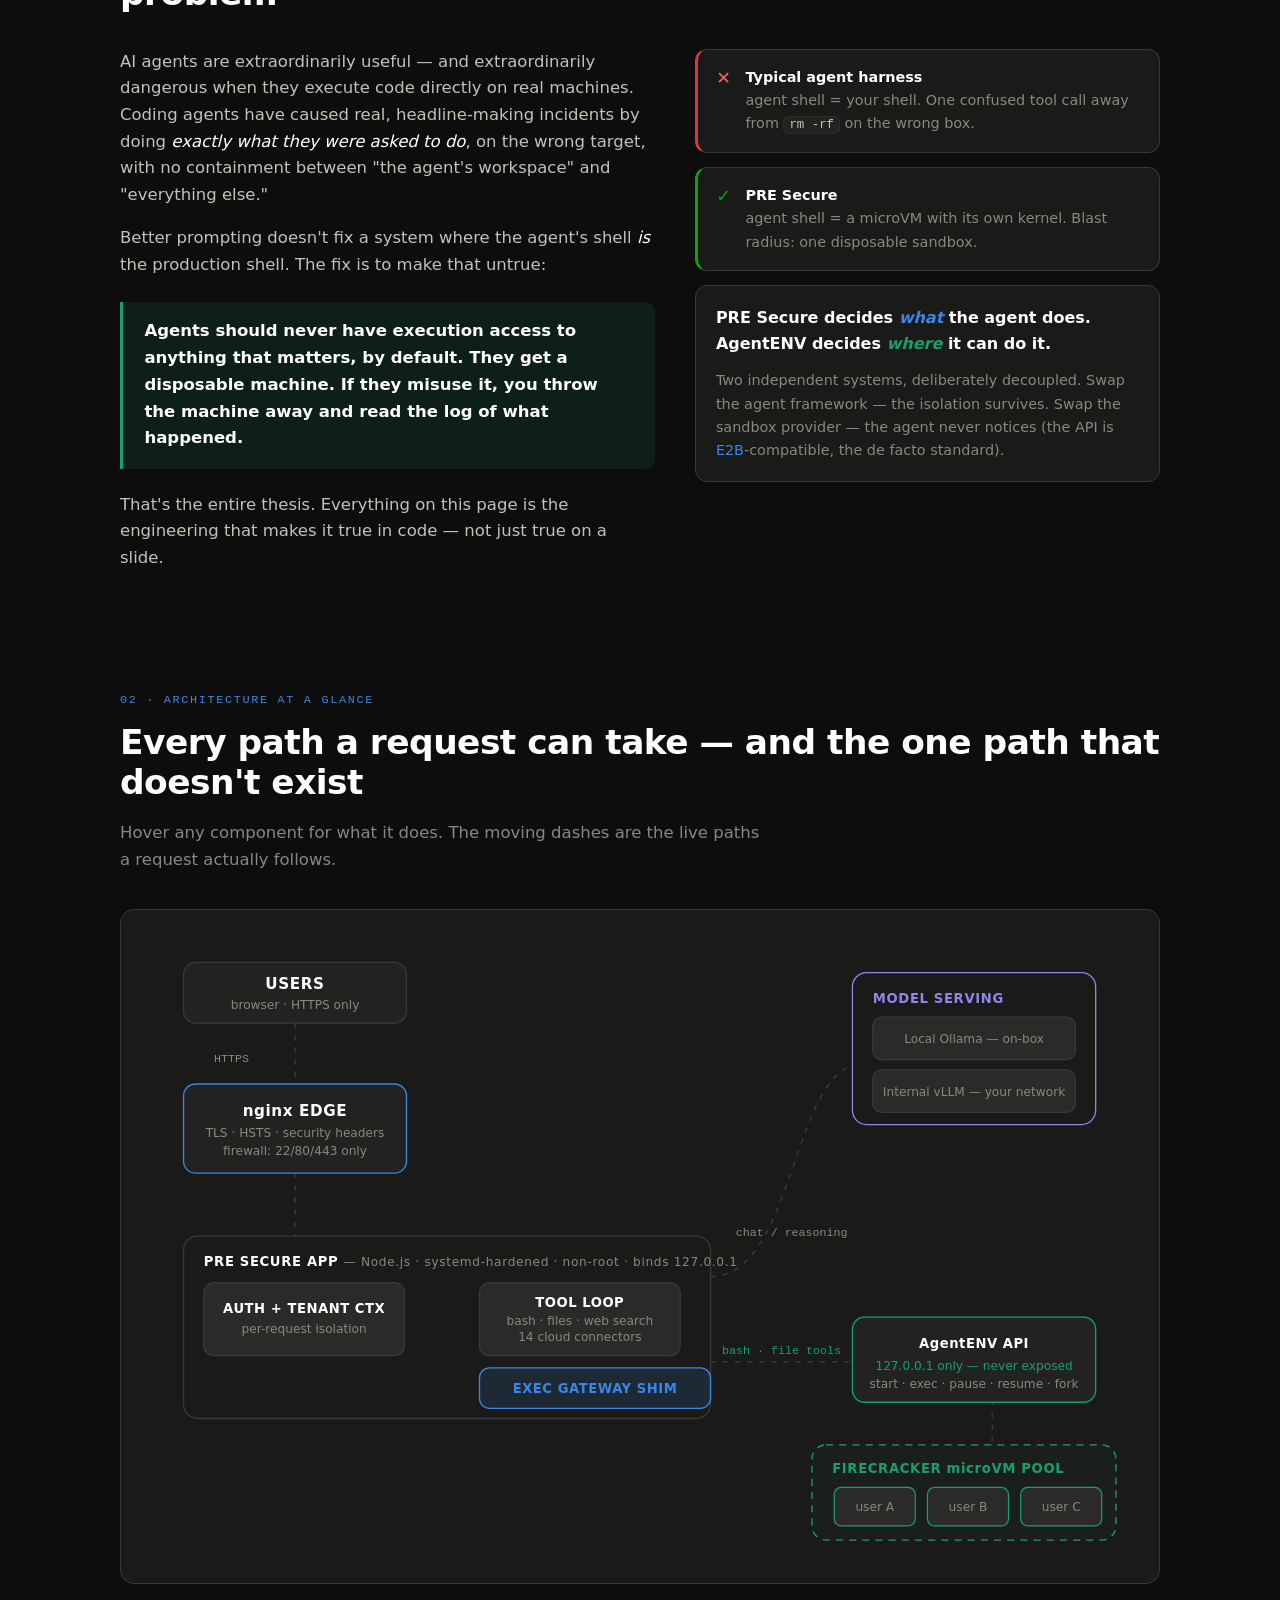
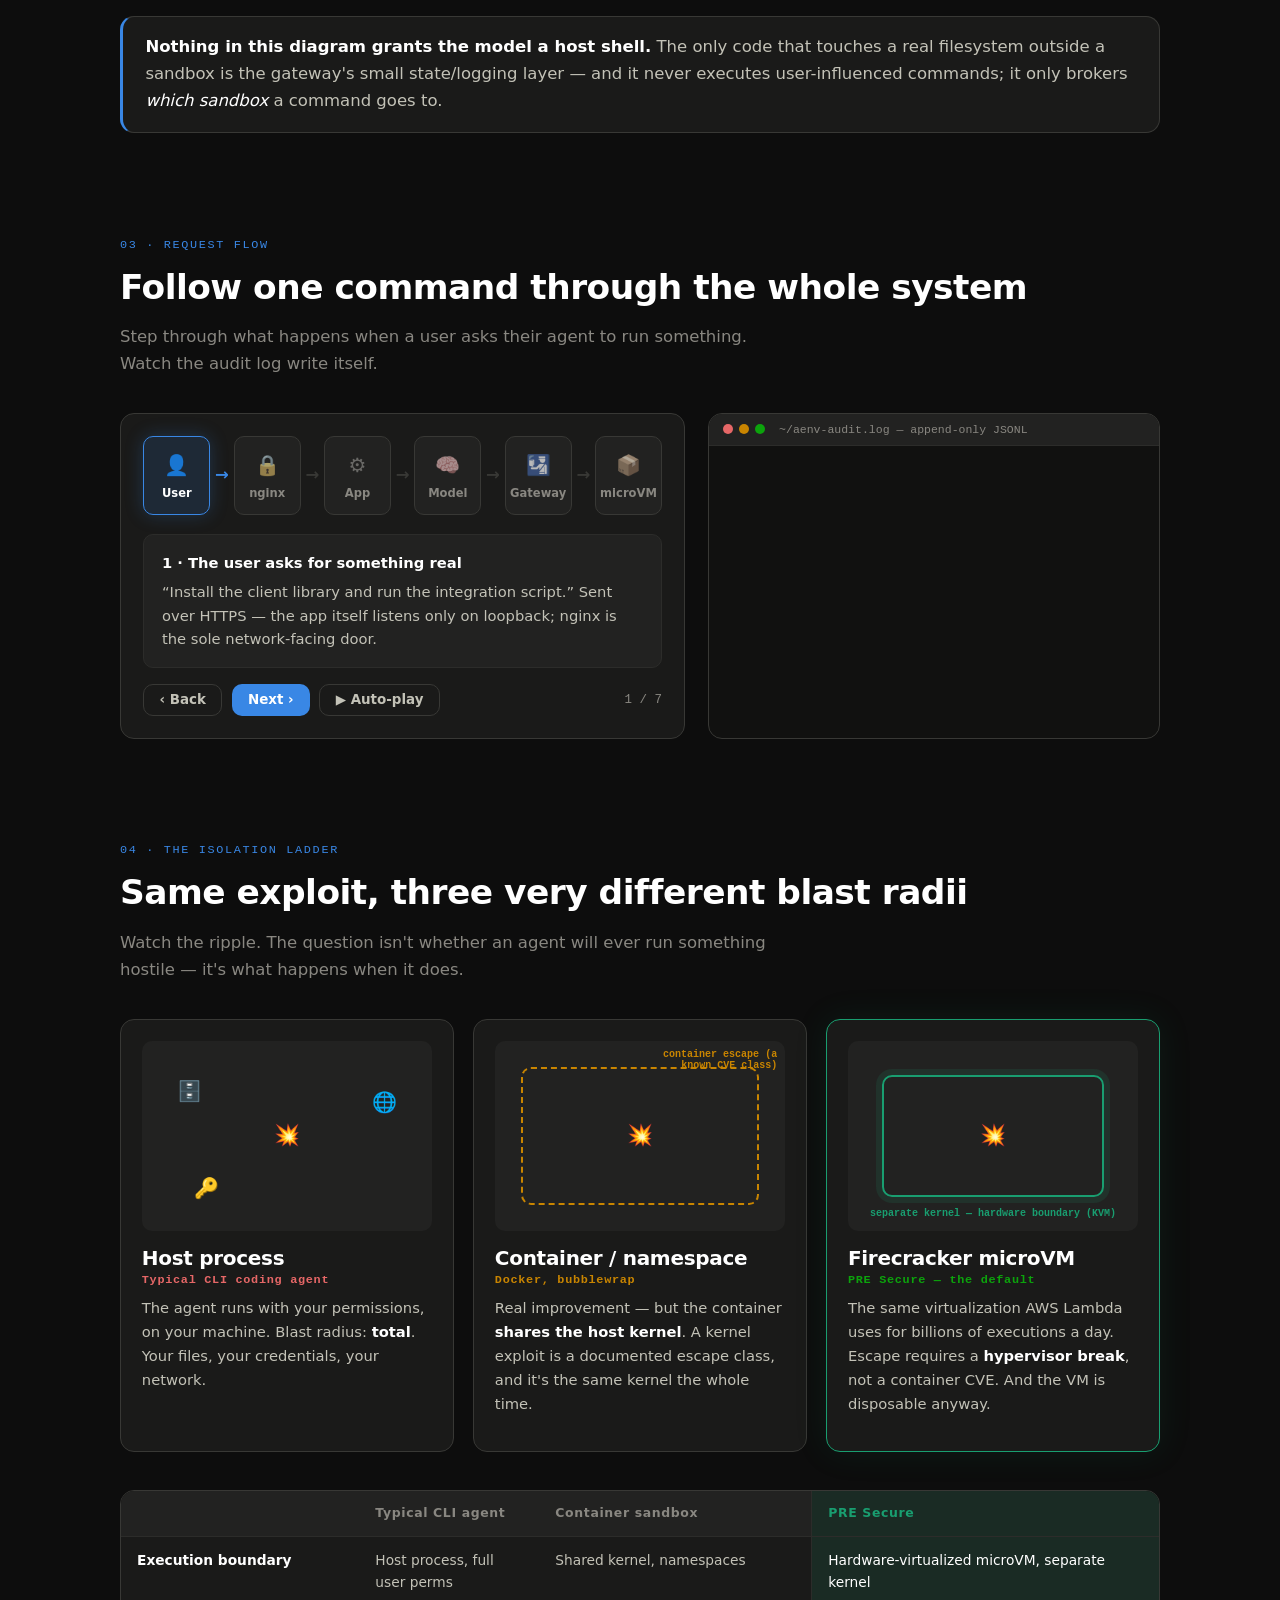
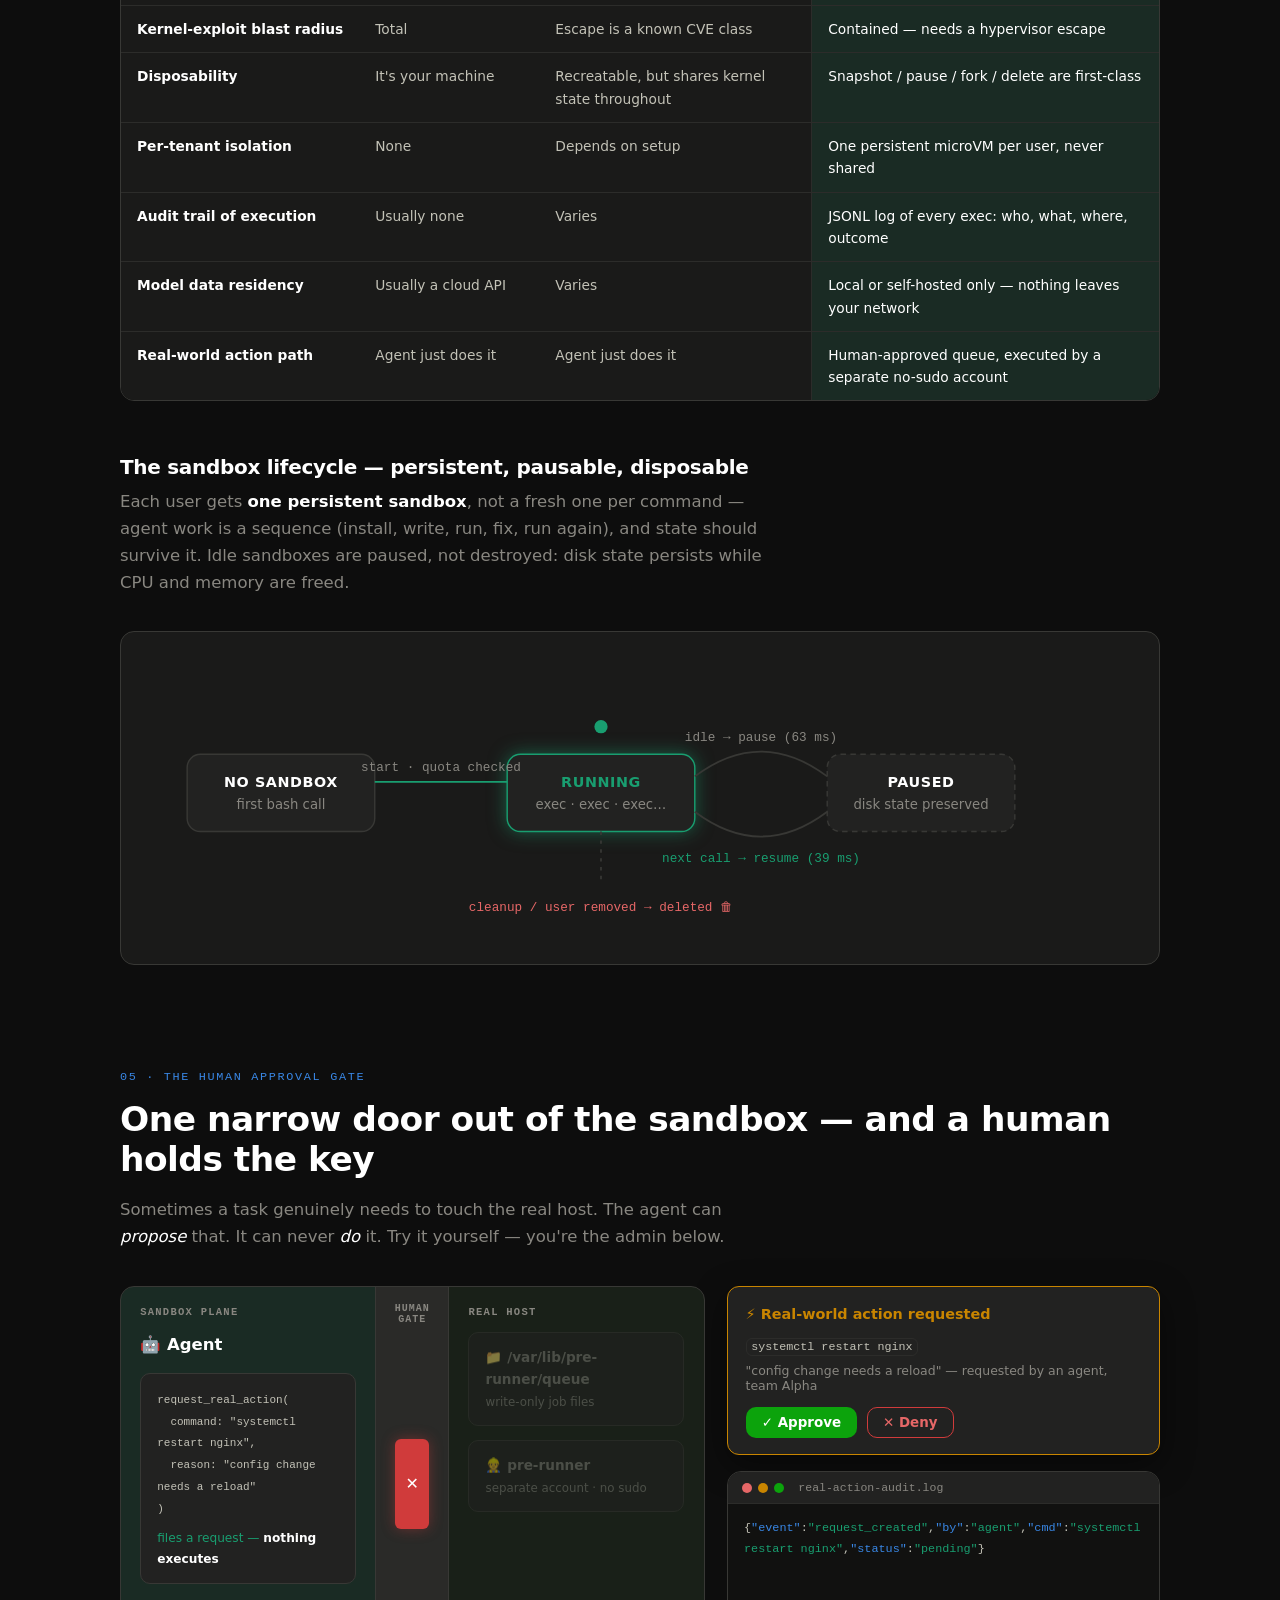
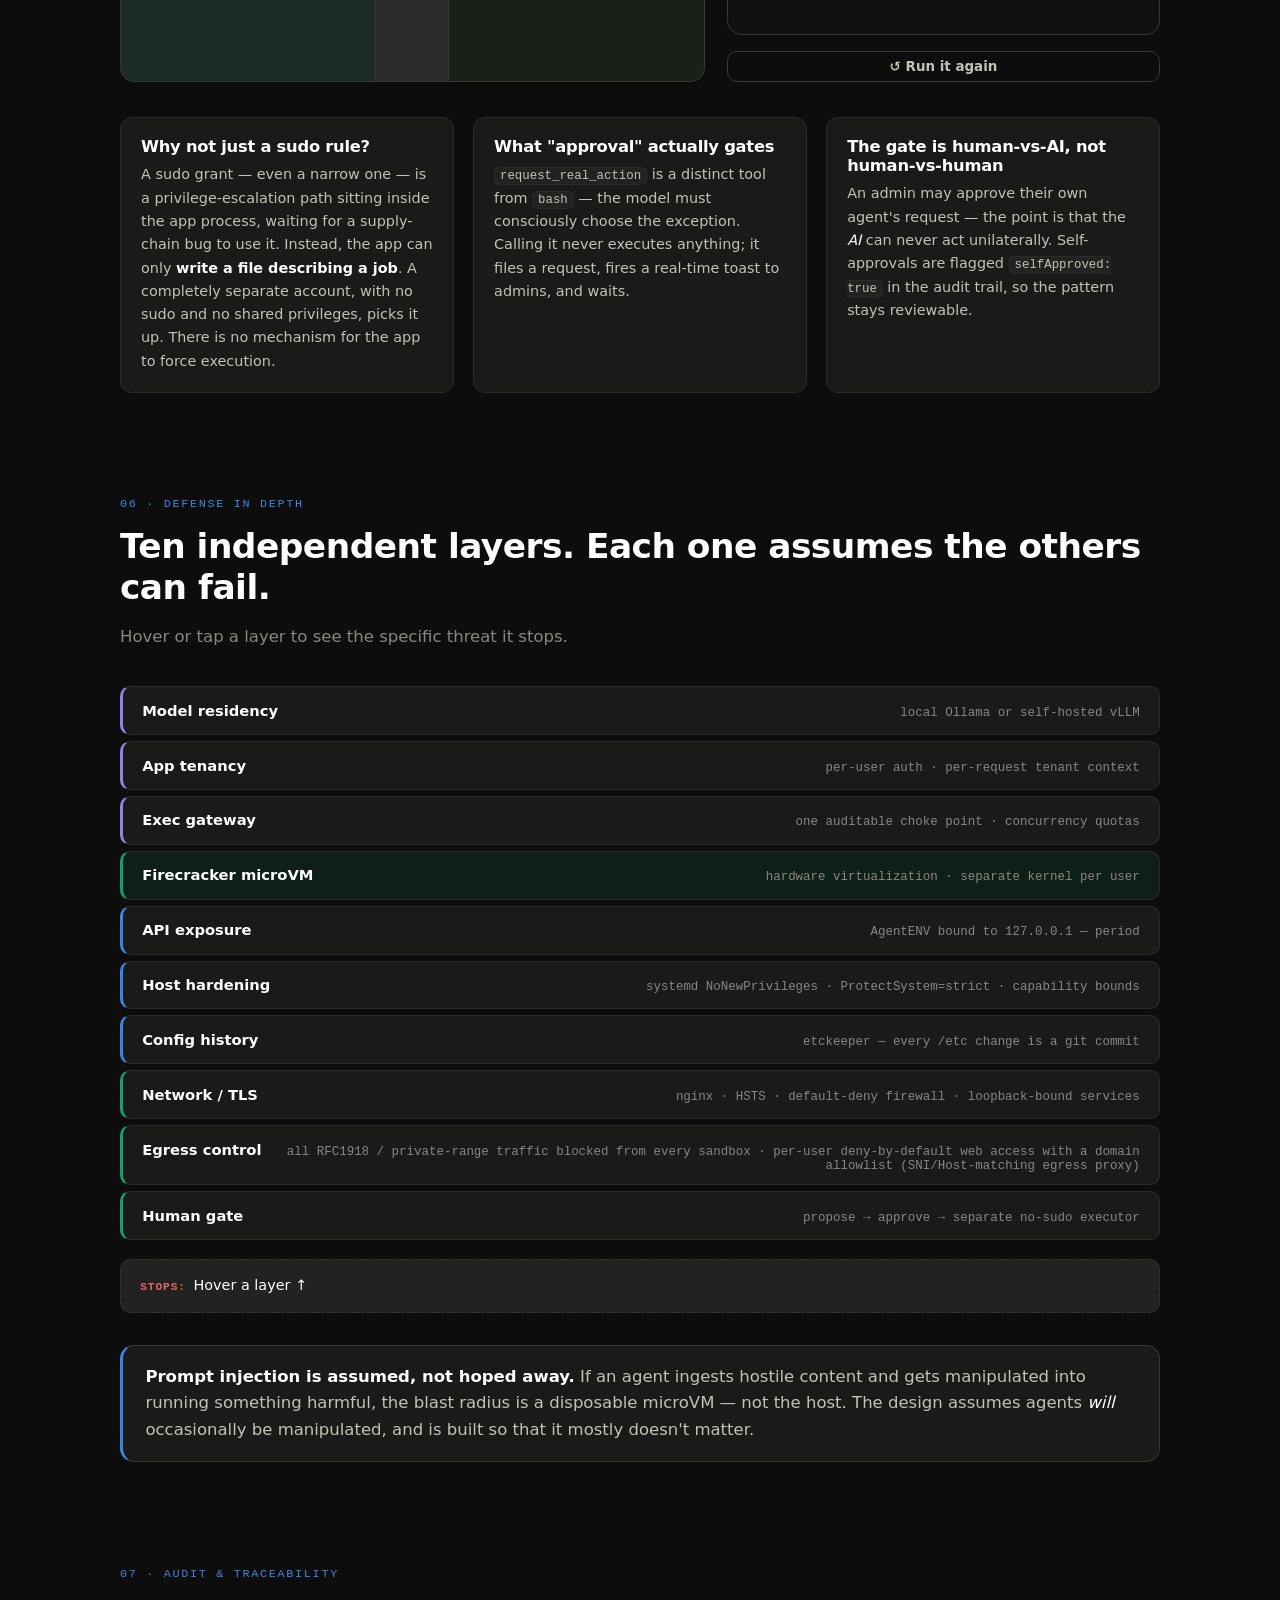
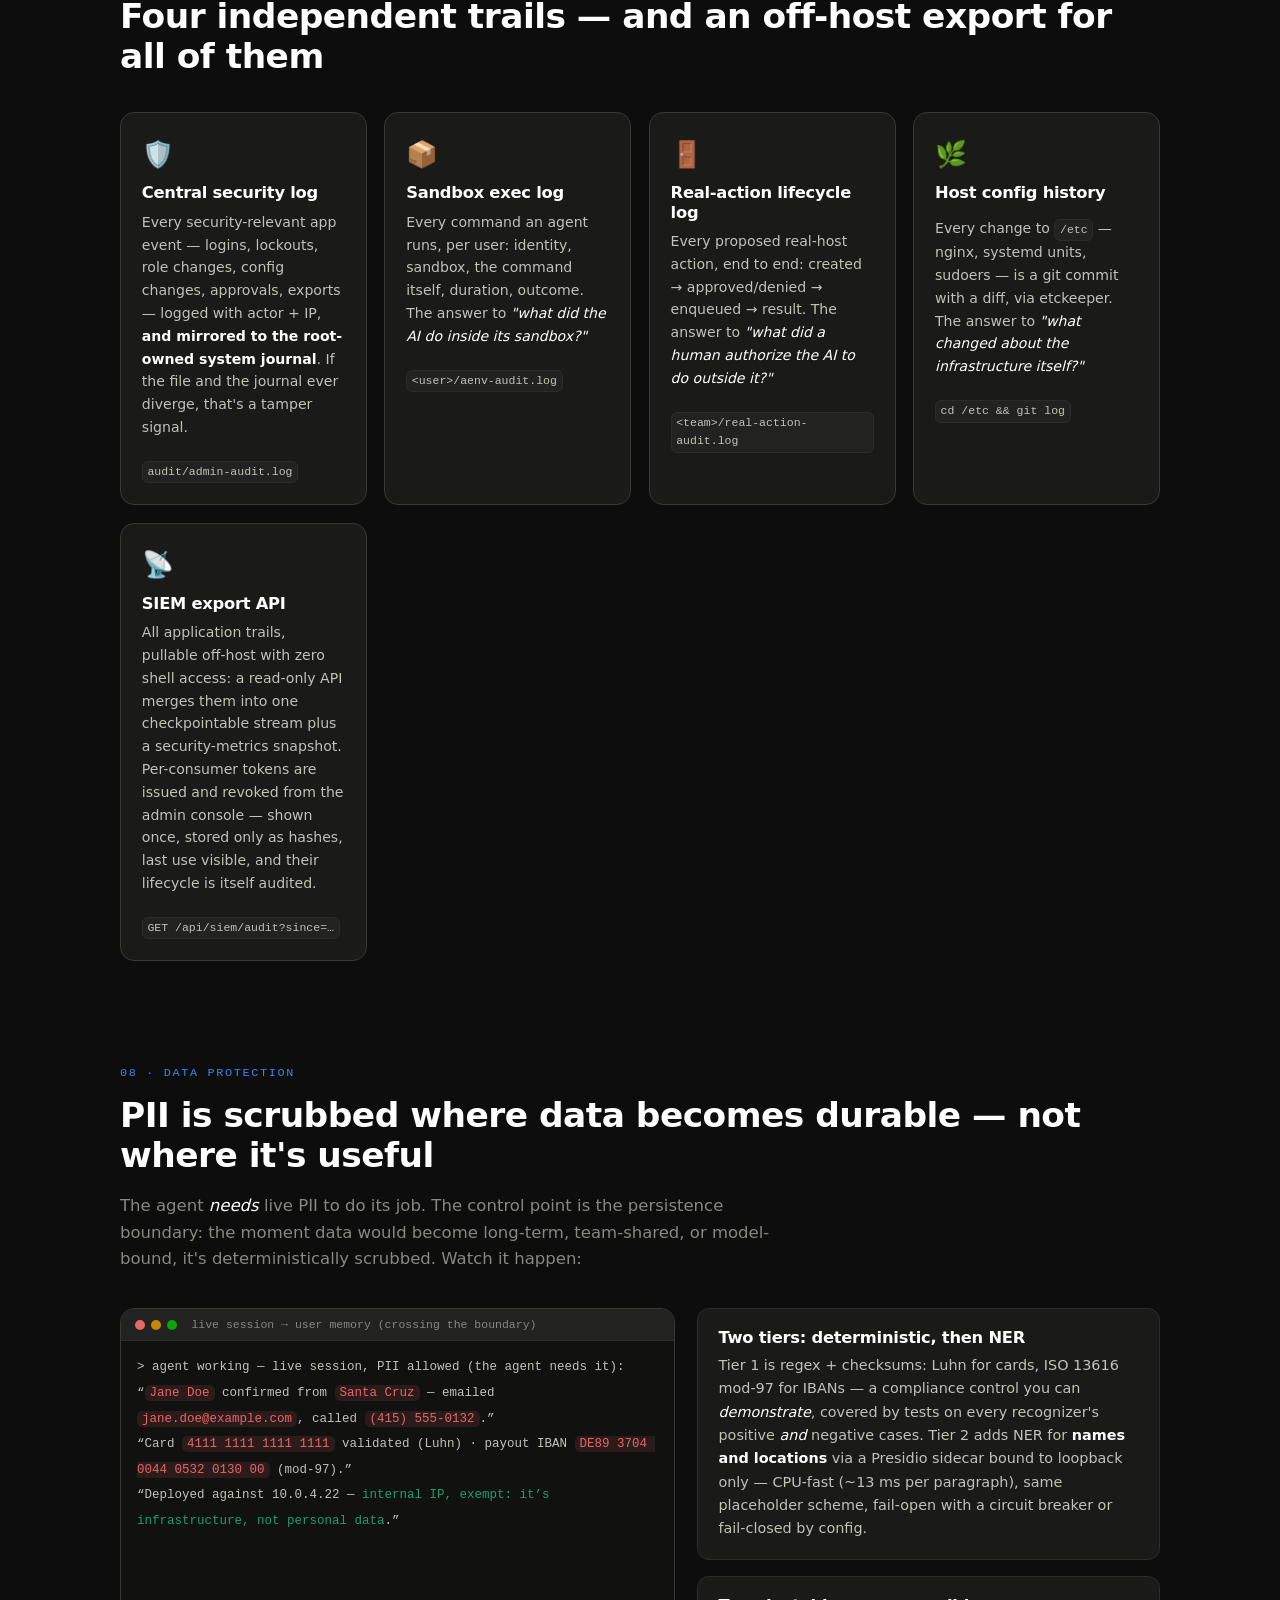
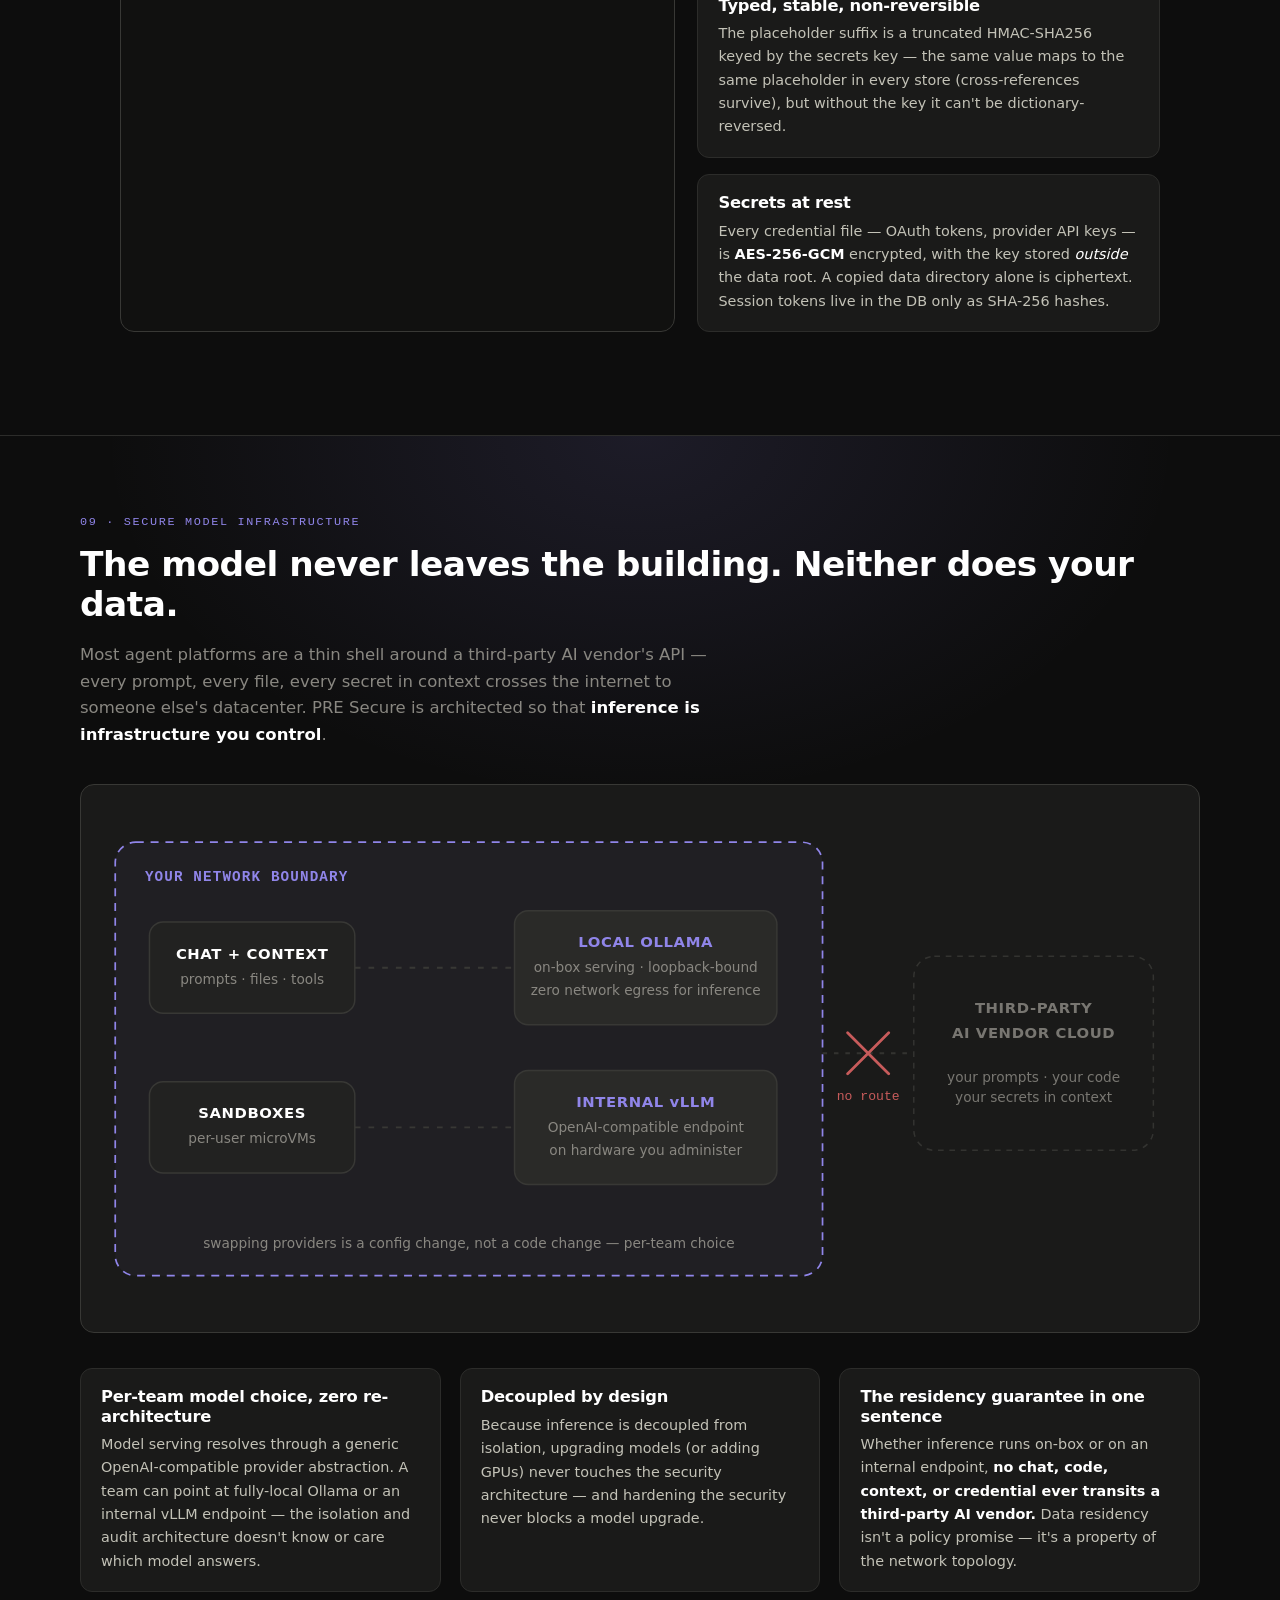
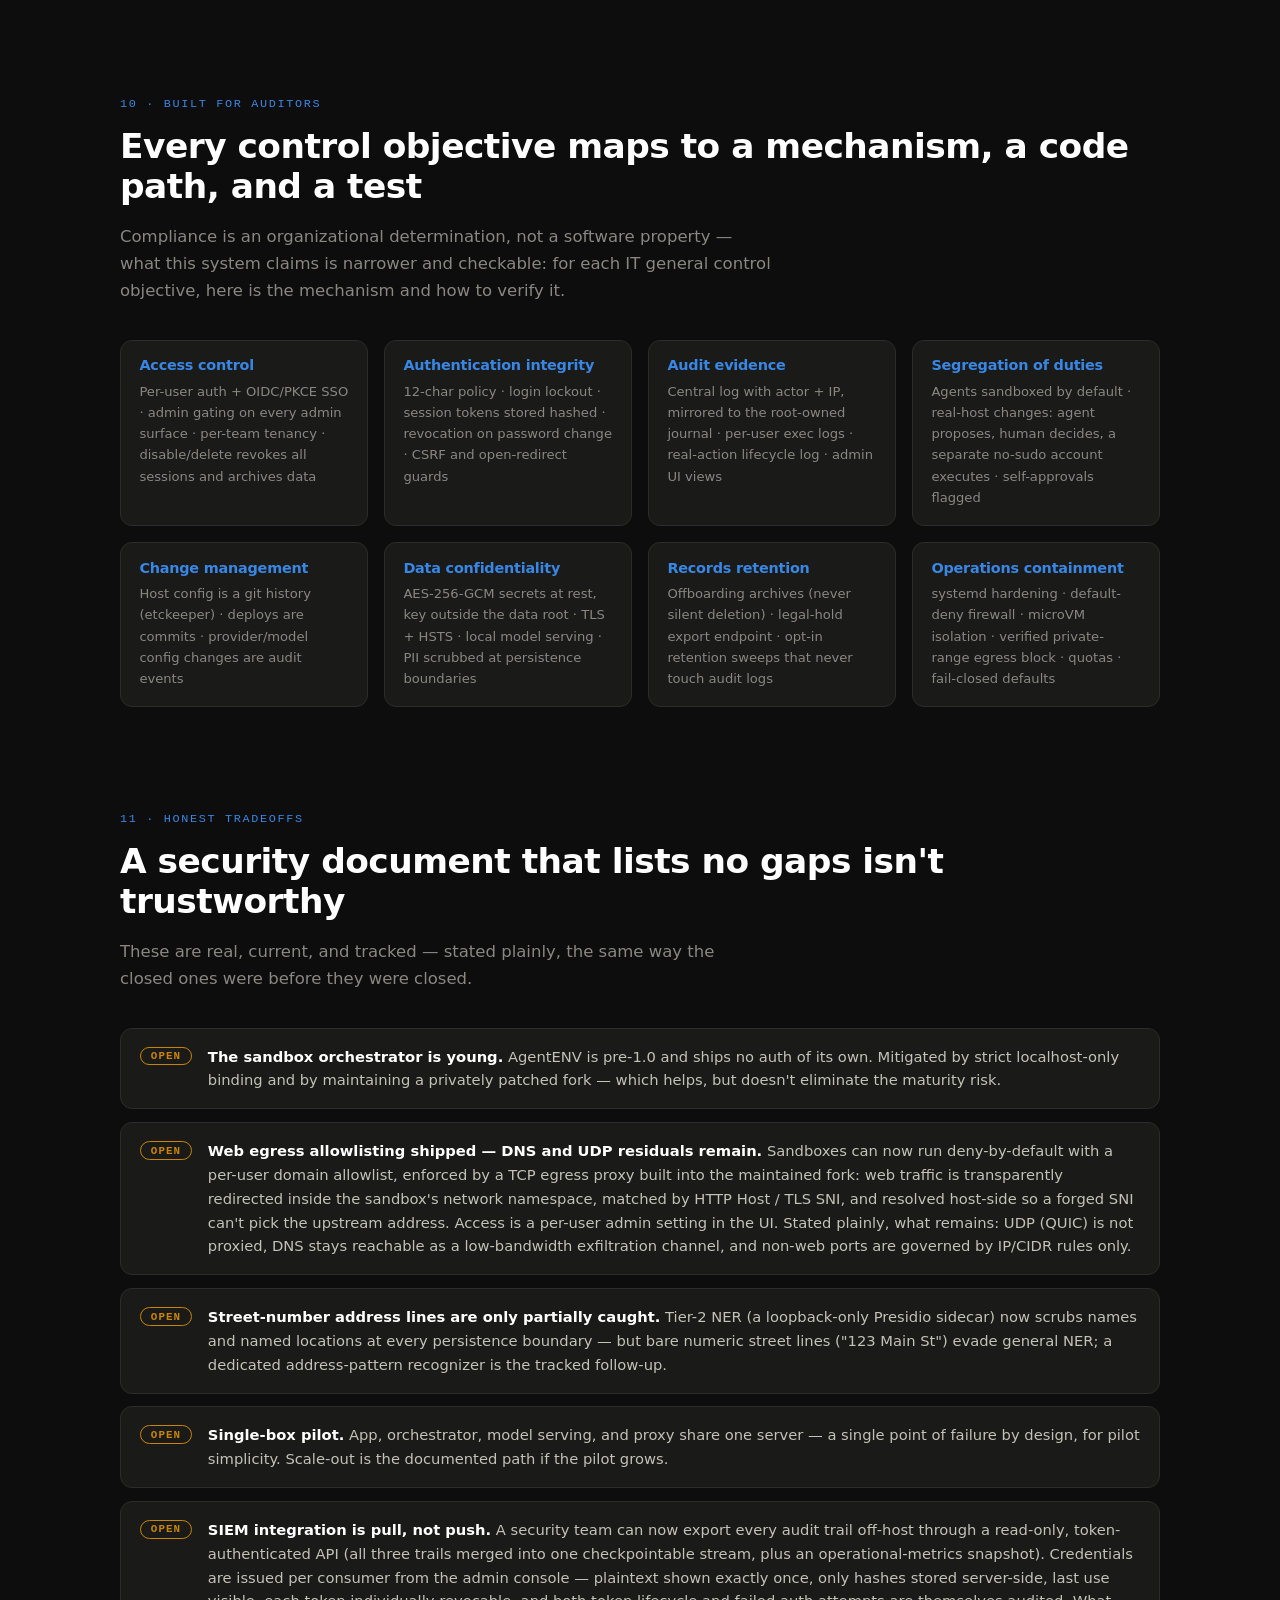
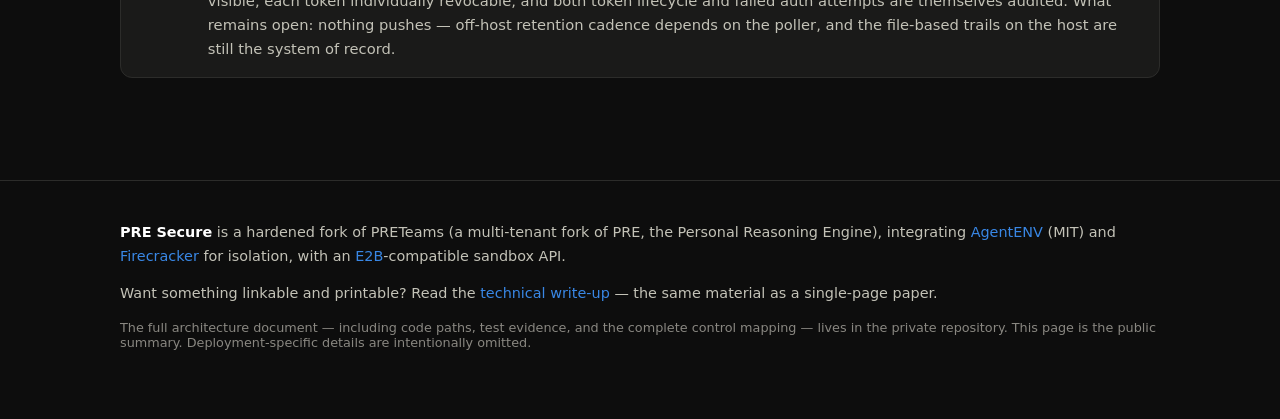
==== commit ae6163d7: "Memory is per-user, not team-shared: update scrub demo and paper wording Co-Authored-By: Claude Fabl" ====
--- a/index.html
+++ b/index.html
@@ -462,7 +462,7 @@
   </div>
   <div class="scrub-demo reveal">
     <div class="term">
-      <div class="term-head"><span class="dot r"></span><span class="dot y"></span><span class="dot g"></span><span class="term-title">live session → team memory (crossing the boundary)</span></div>
+      <div class="term-head"><span class="dot r"></span><span class="dot y"></span><span class="dot g"></span><span class="term-title">live session → user memory (crossing the boundary)</span></div>
       <div class="term-body scrub-body" id="scrubBody"></div>
     </div>
     <div class="scrub-notes">
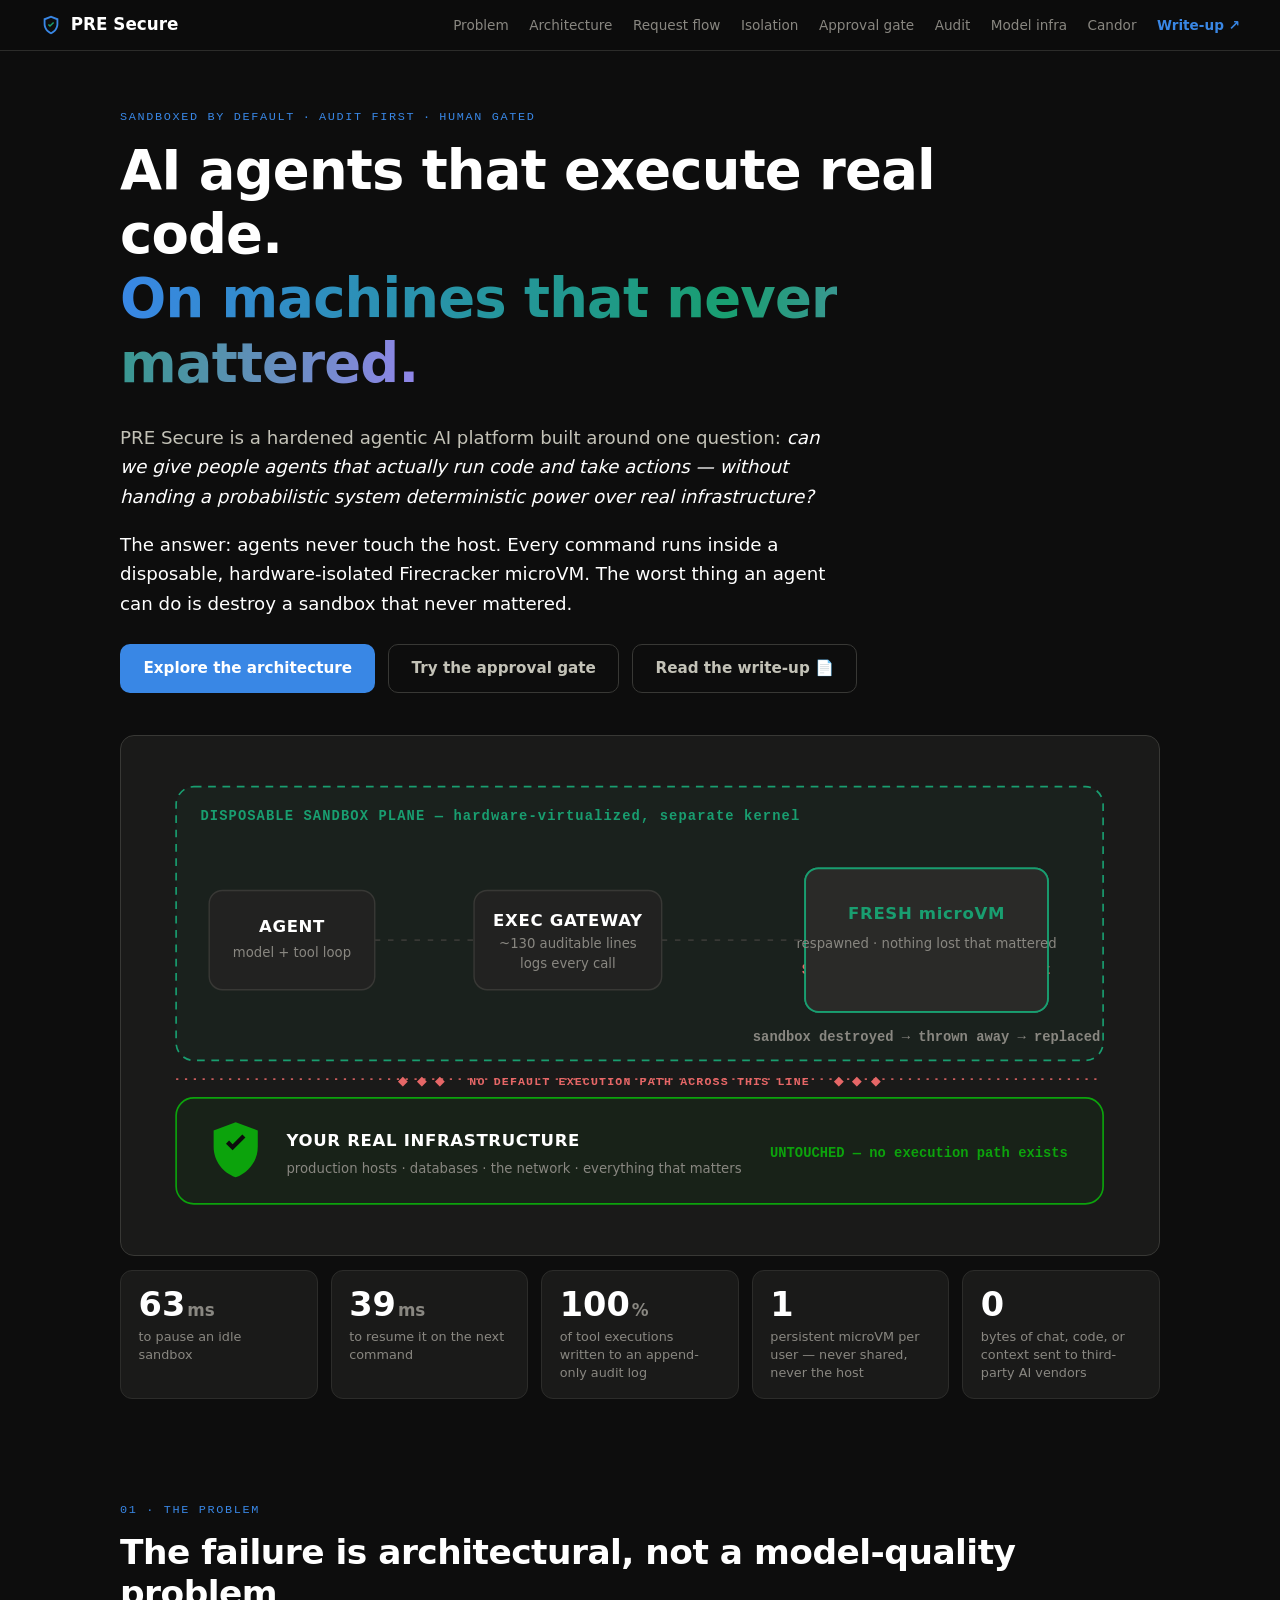
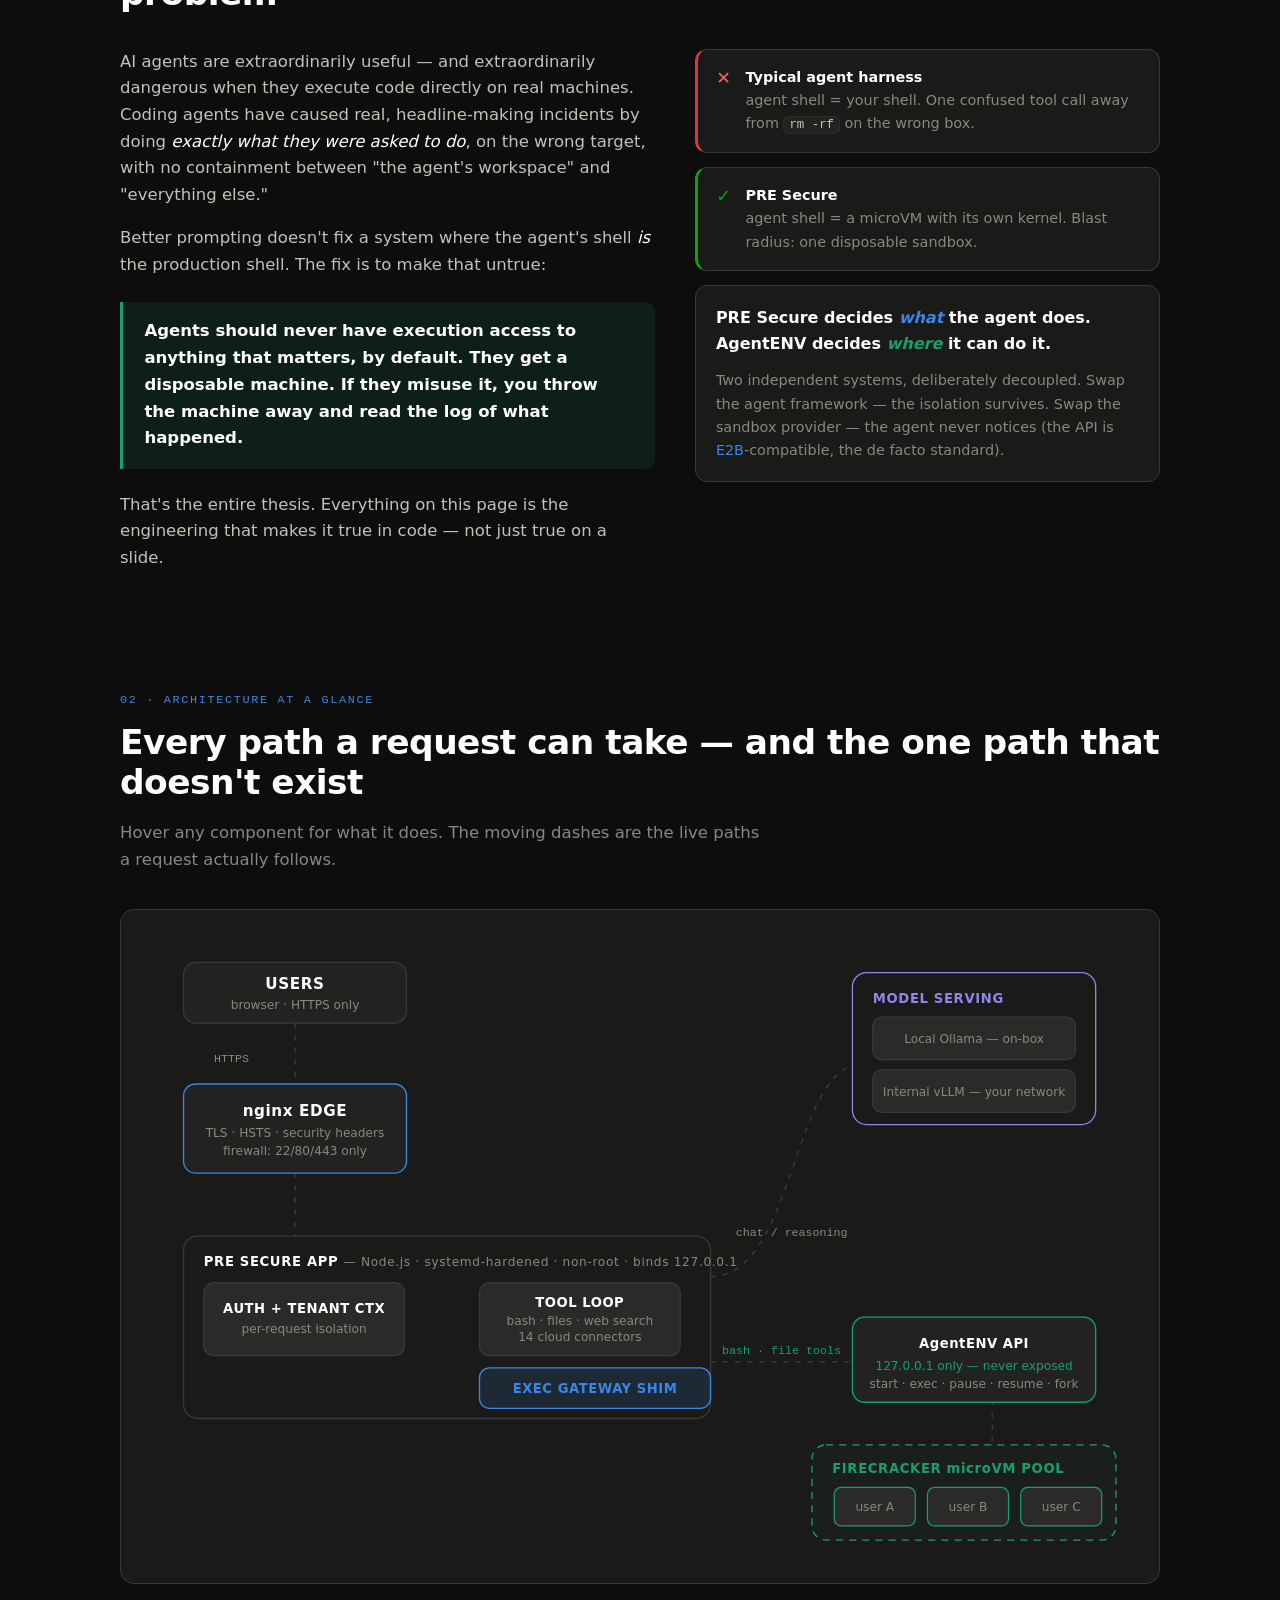
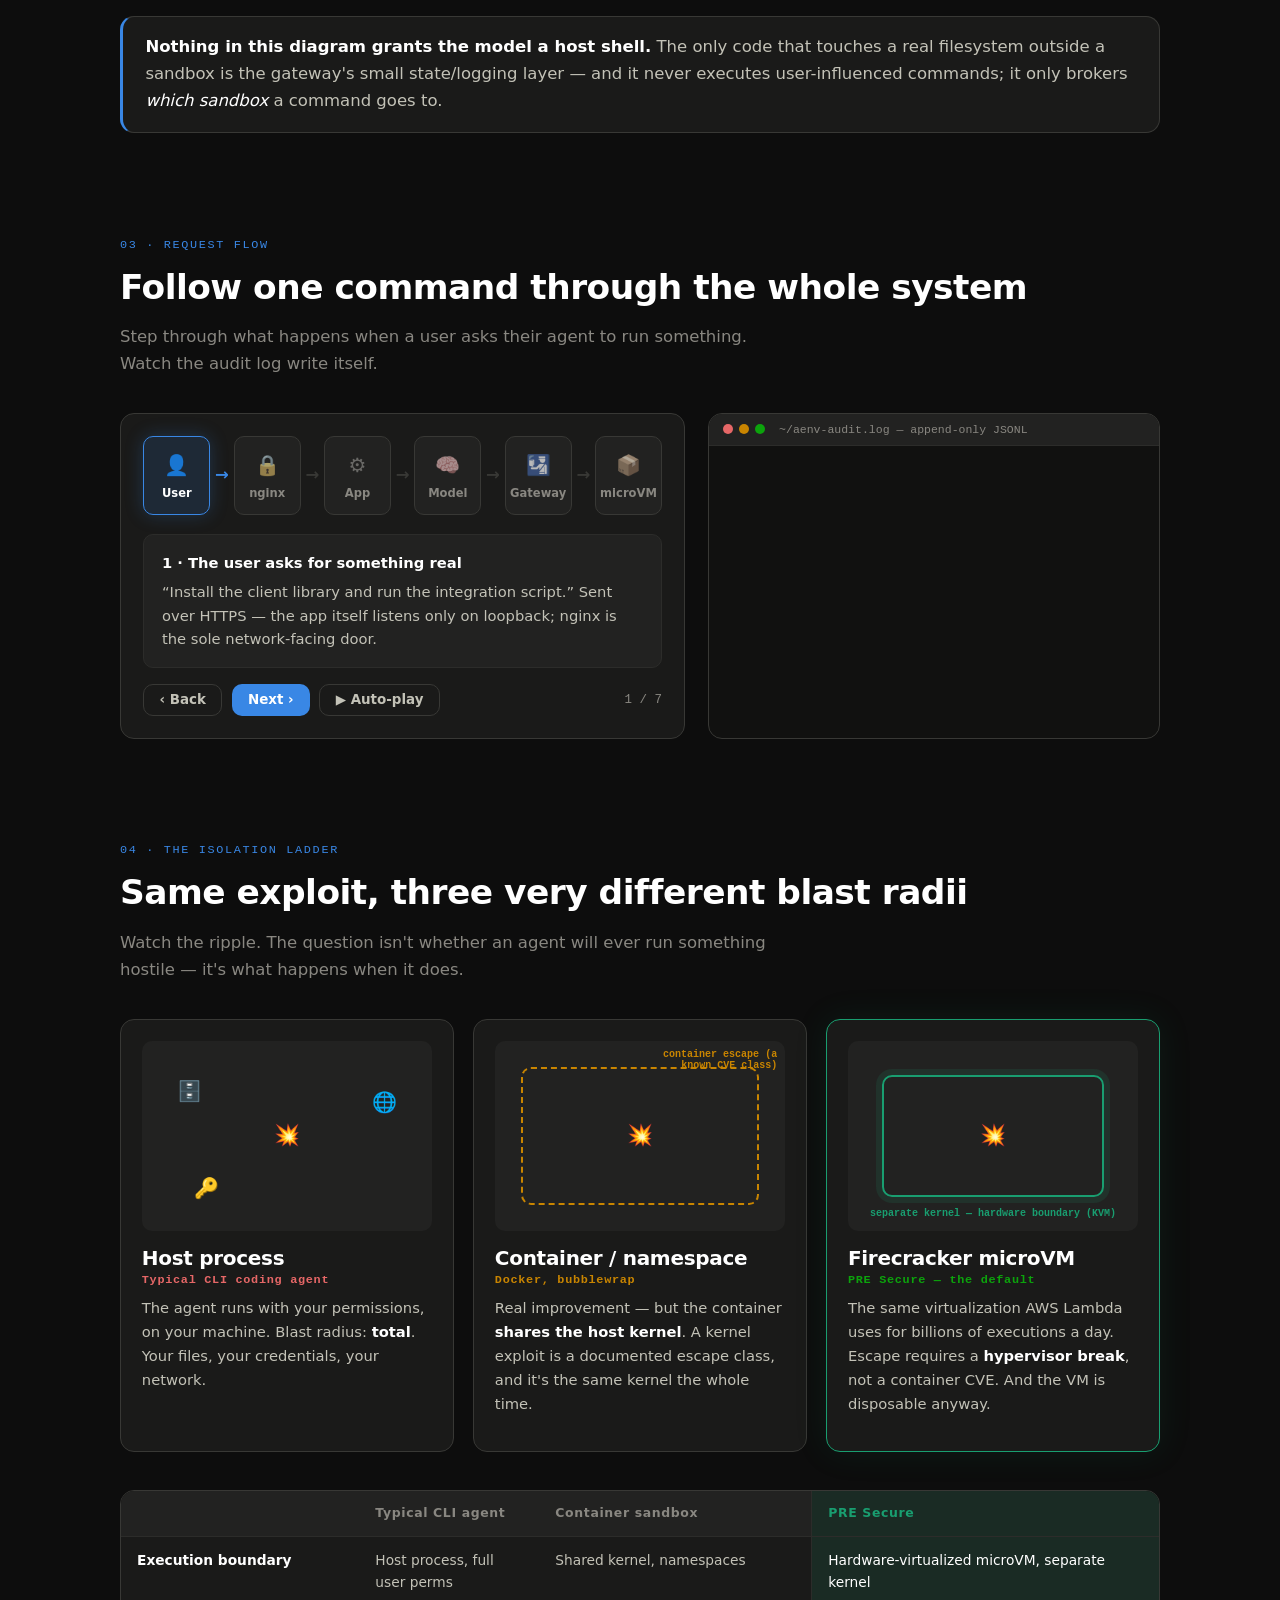
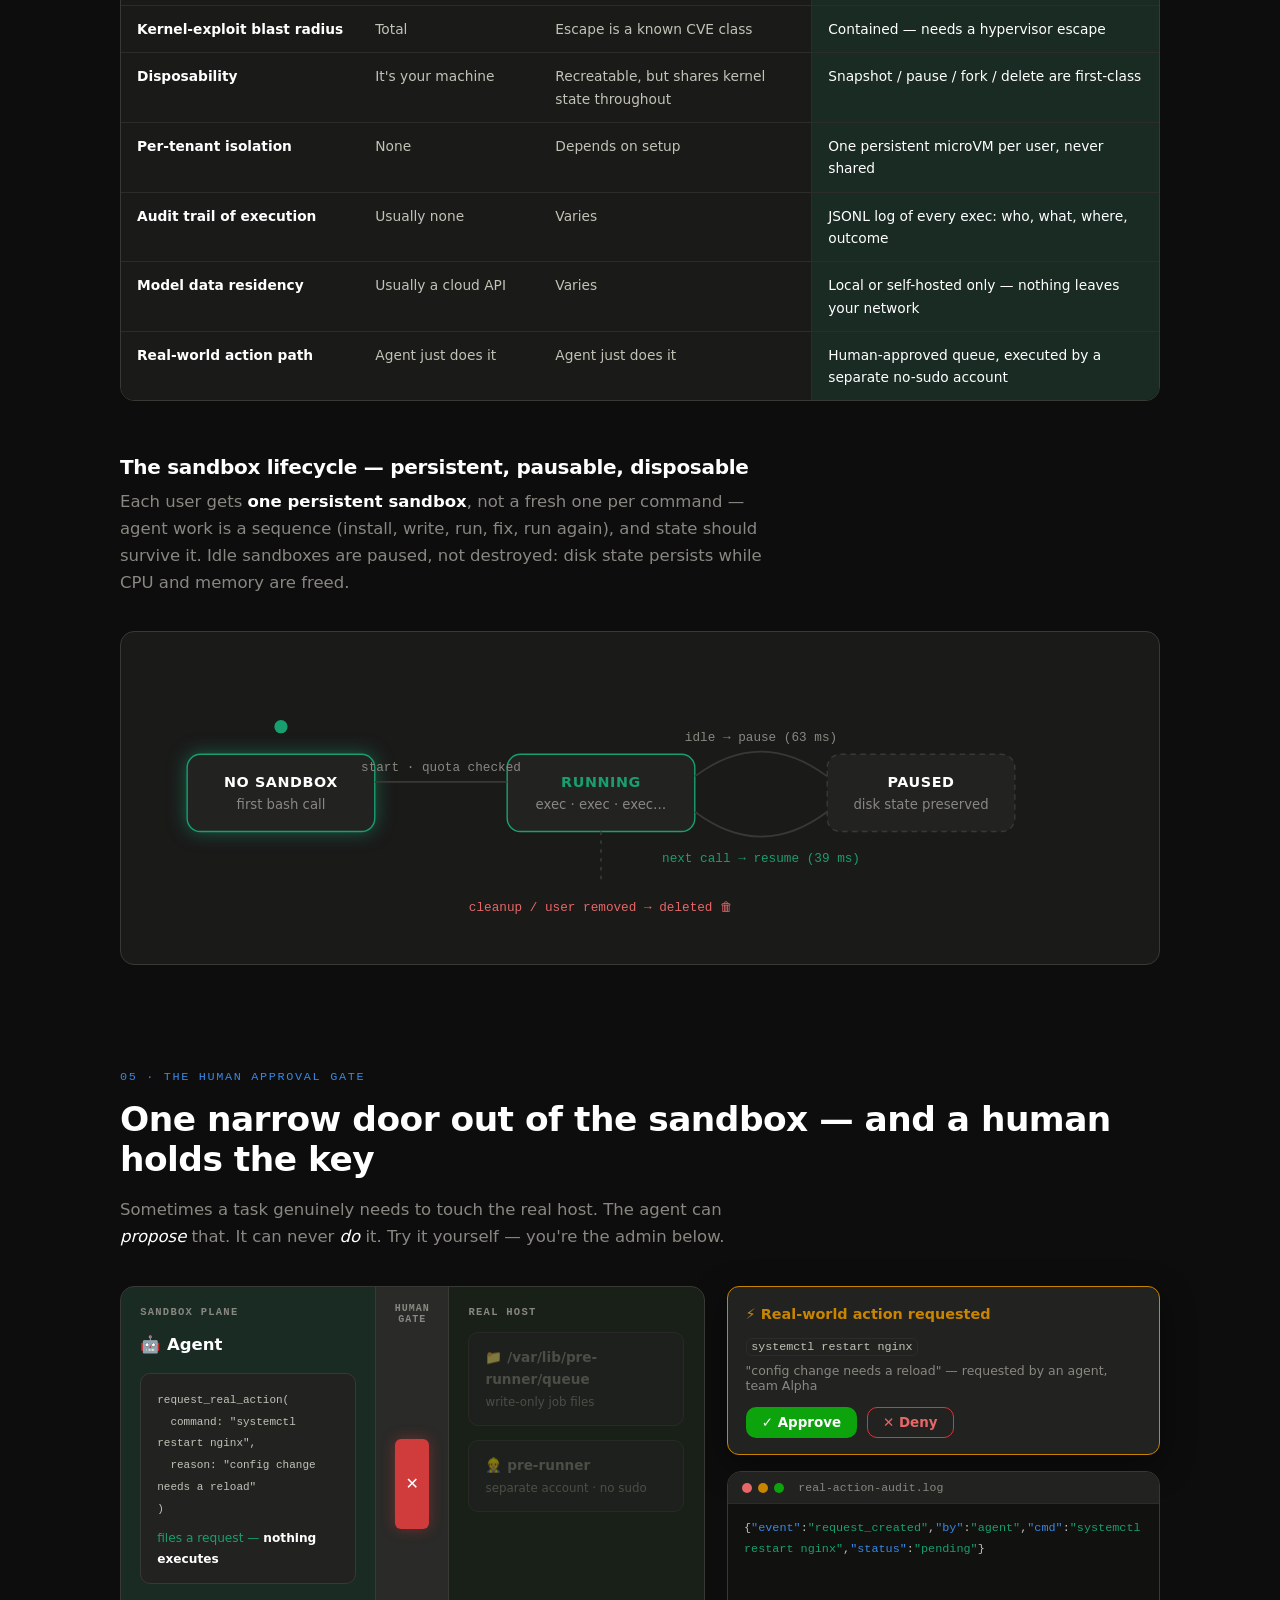
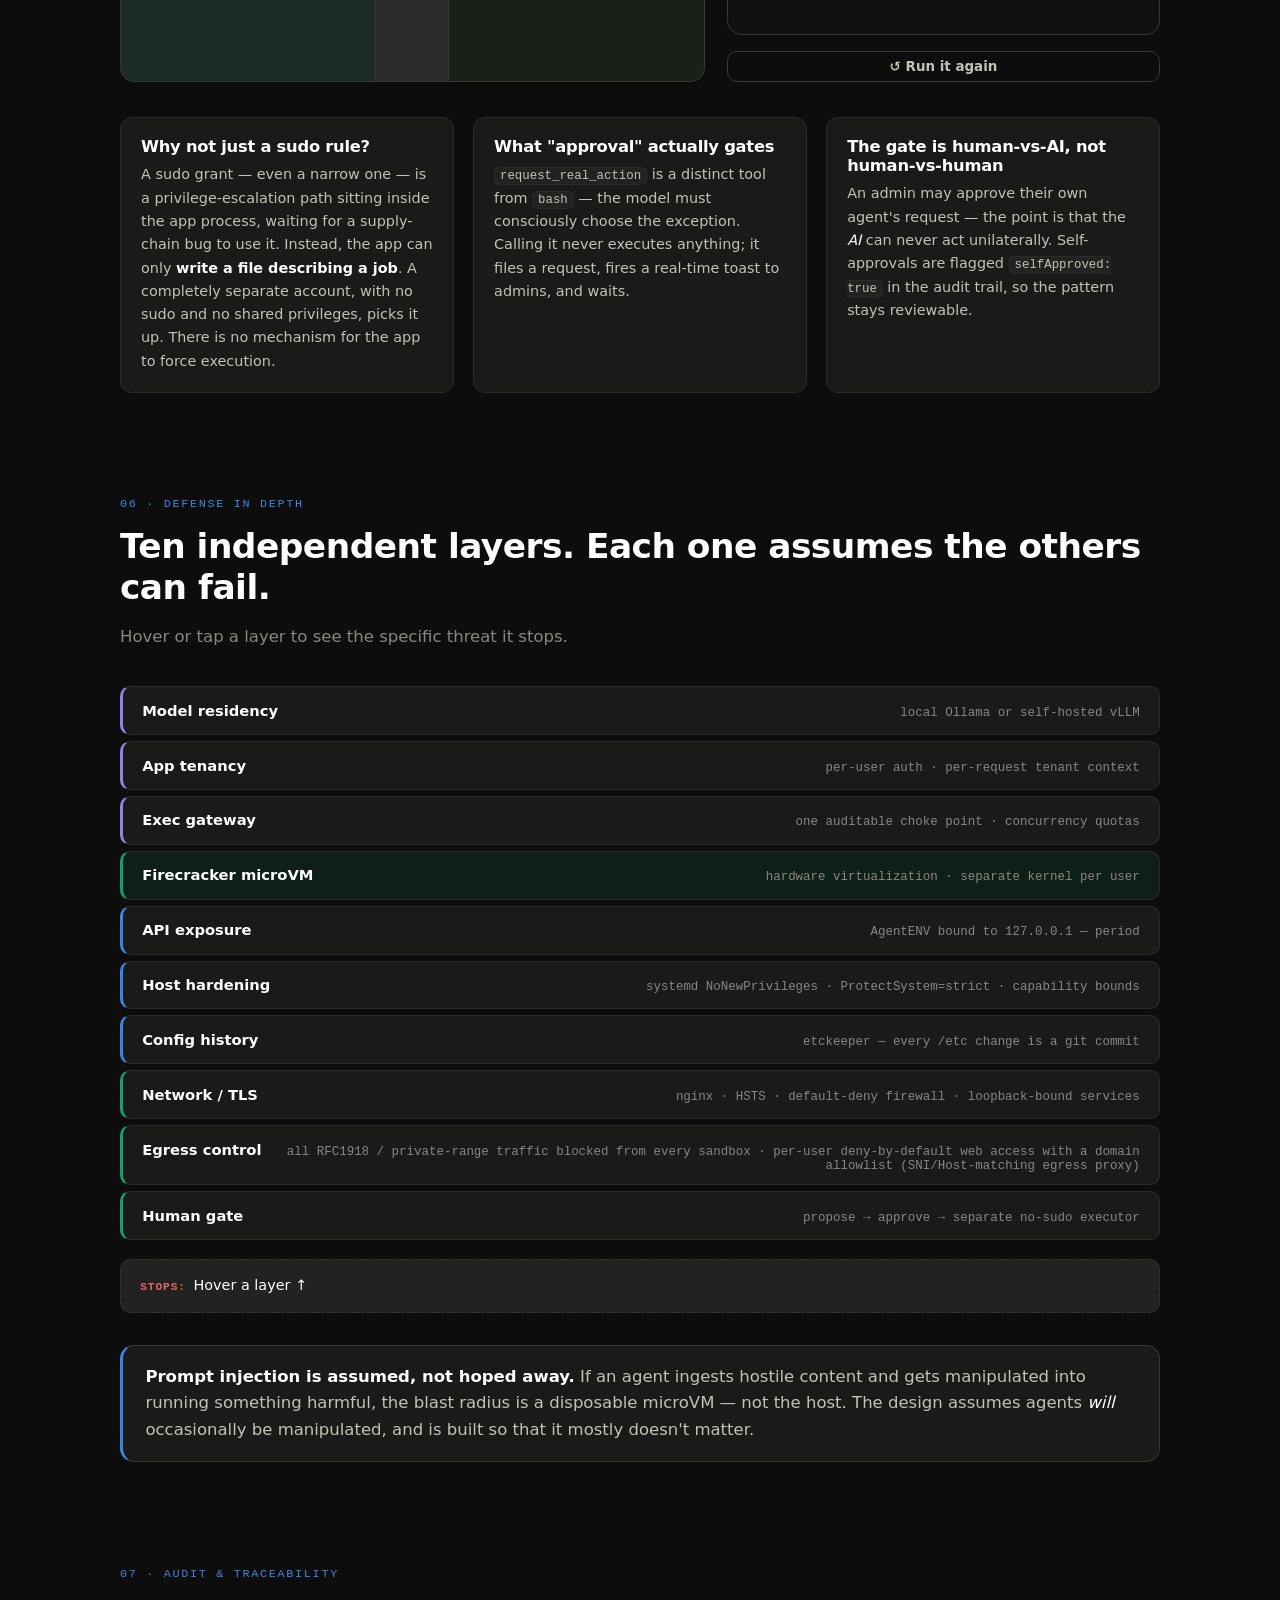
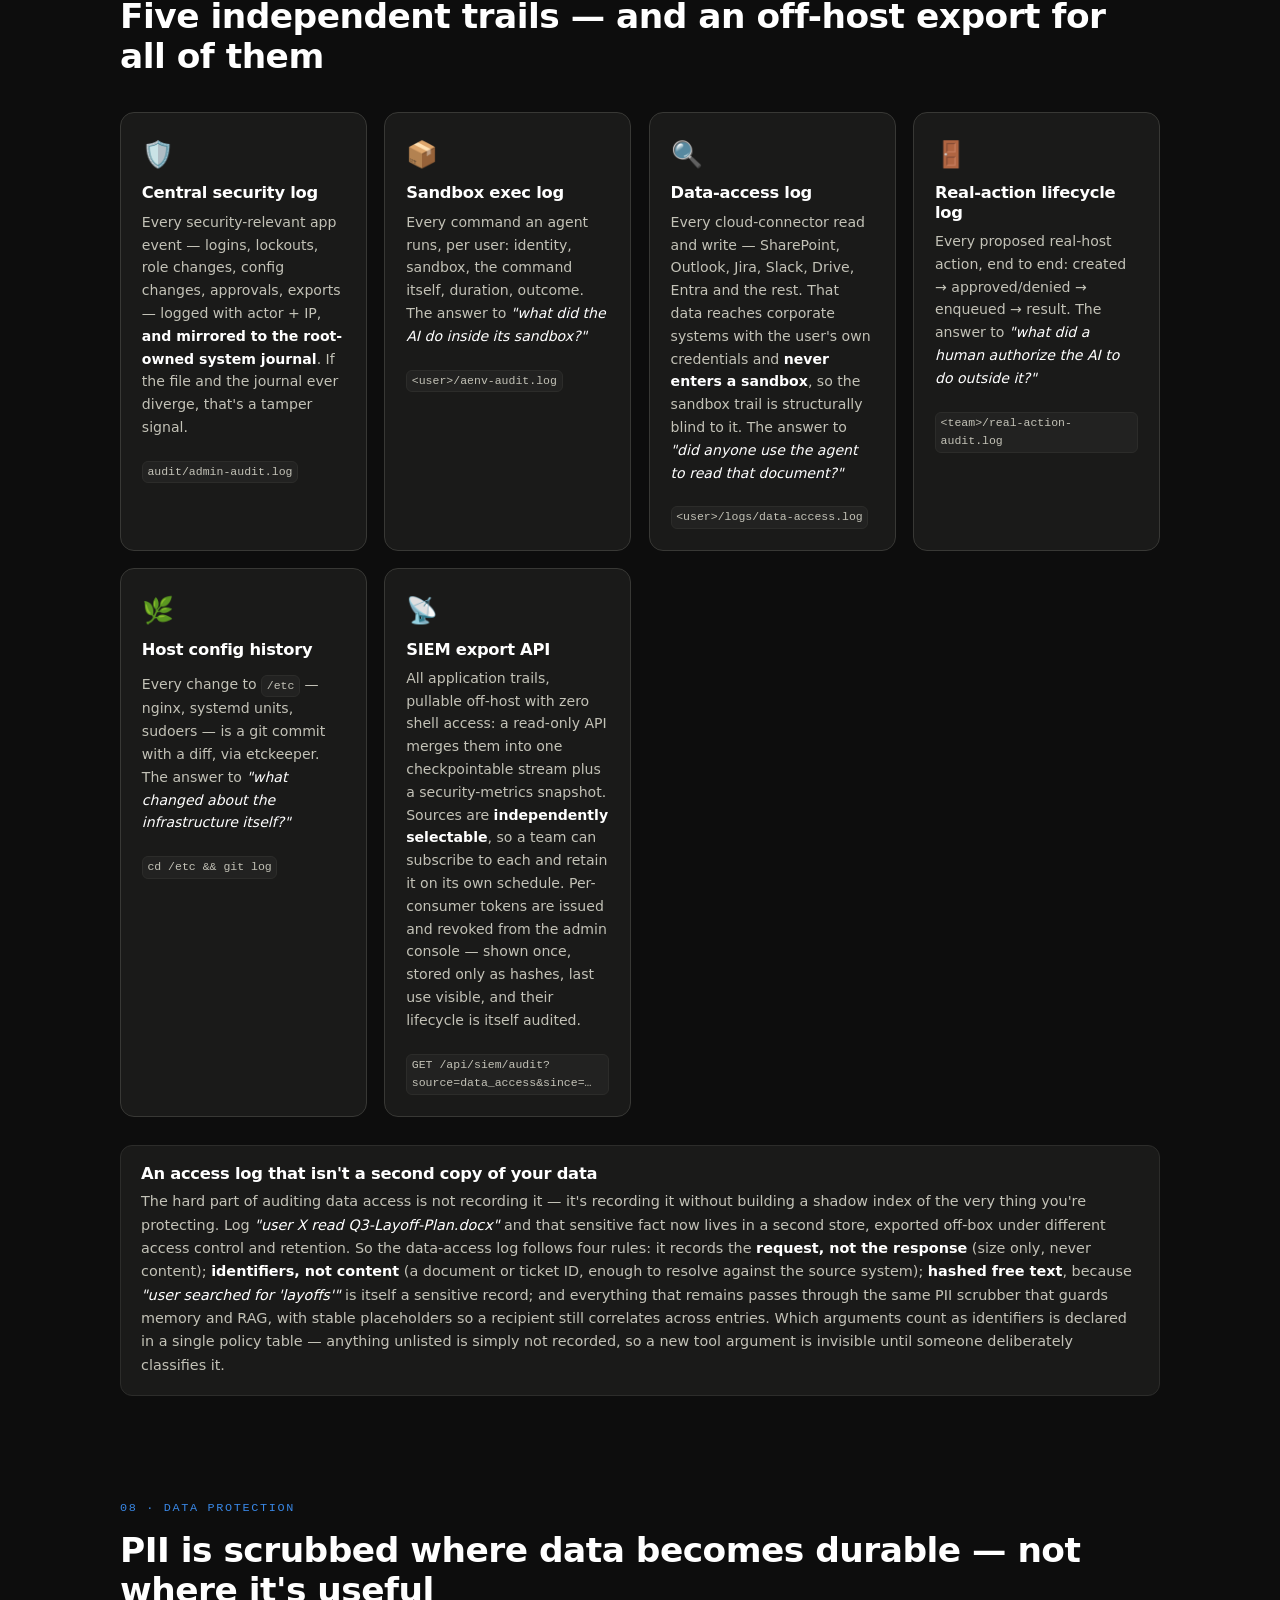
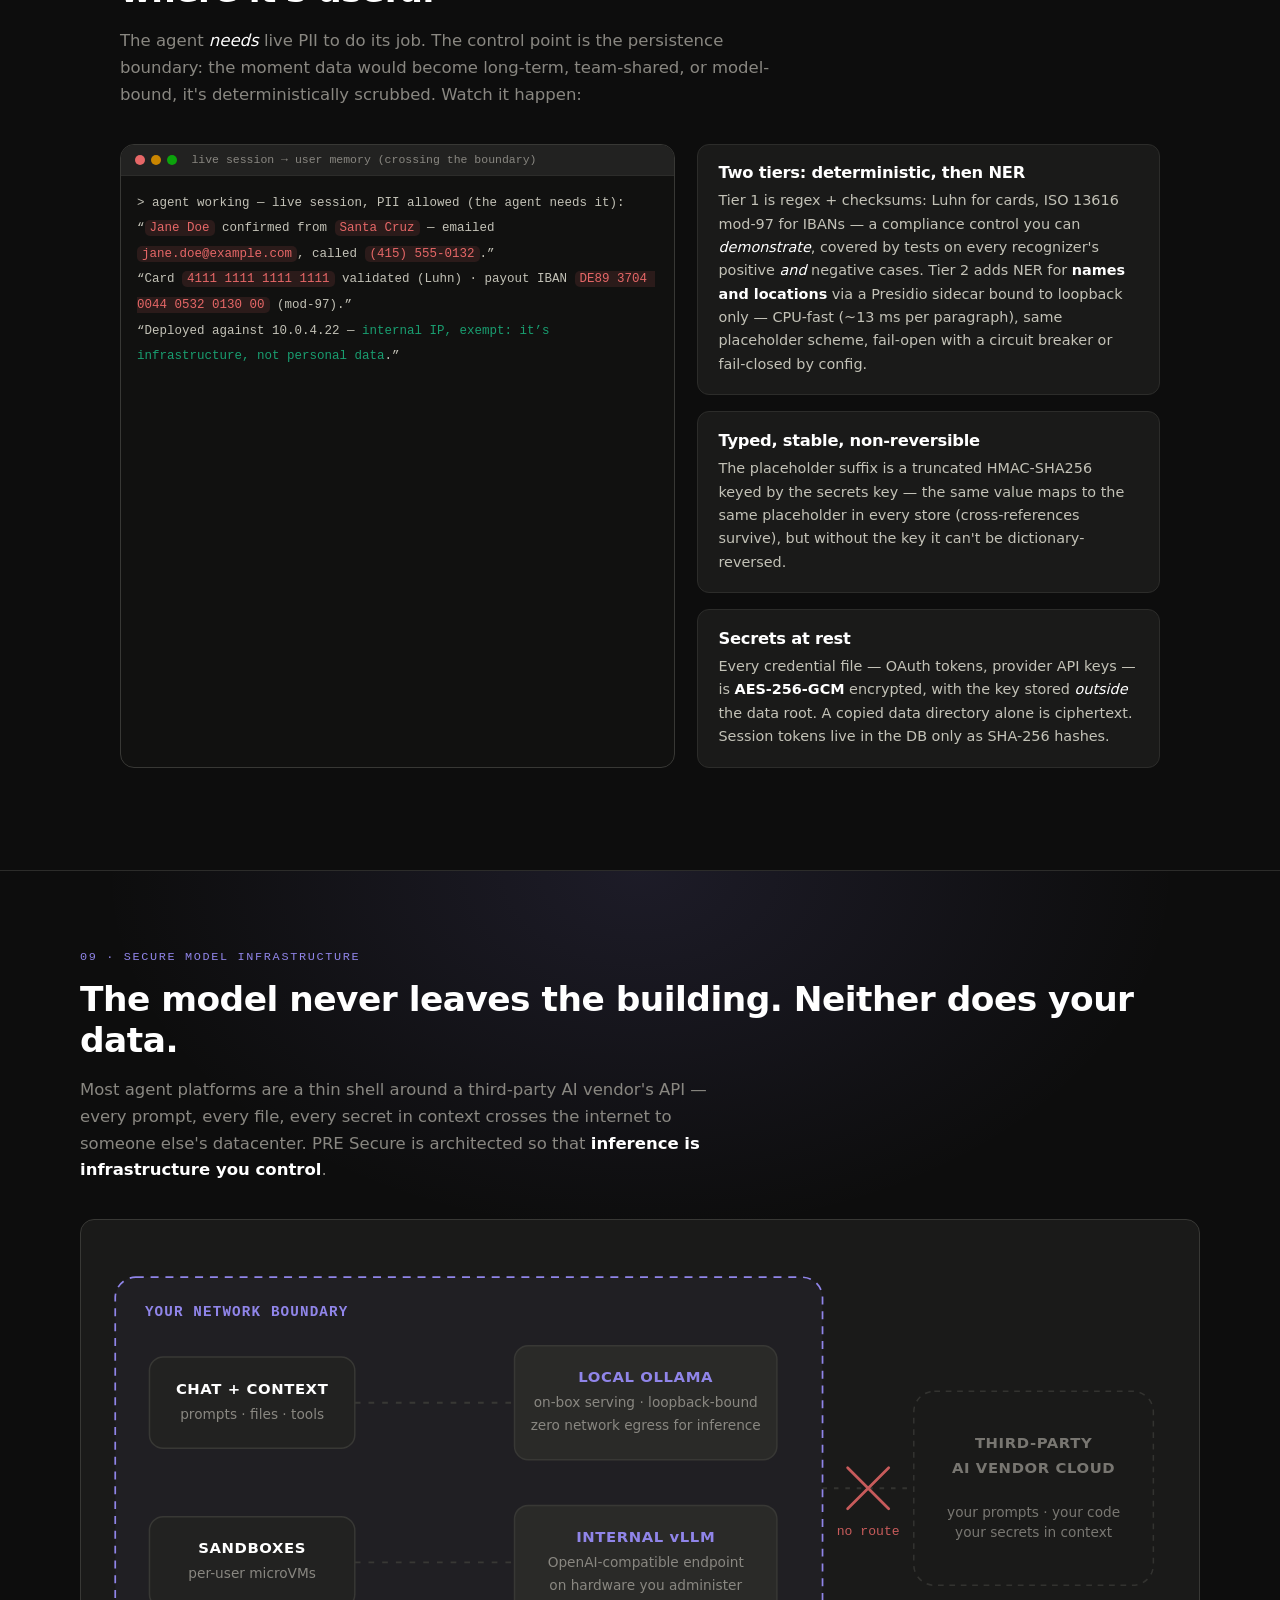
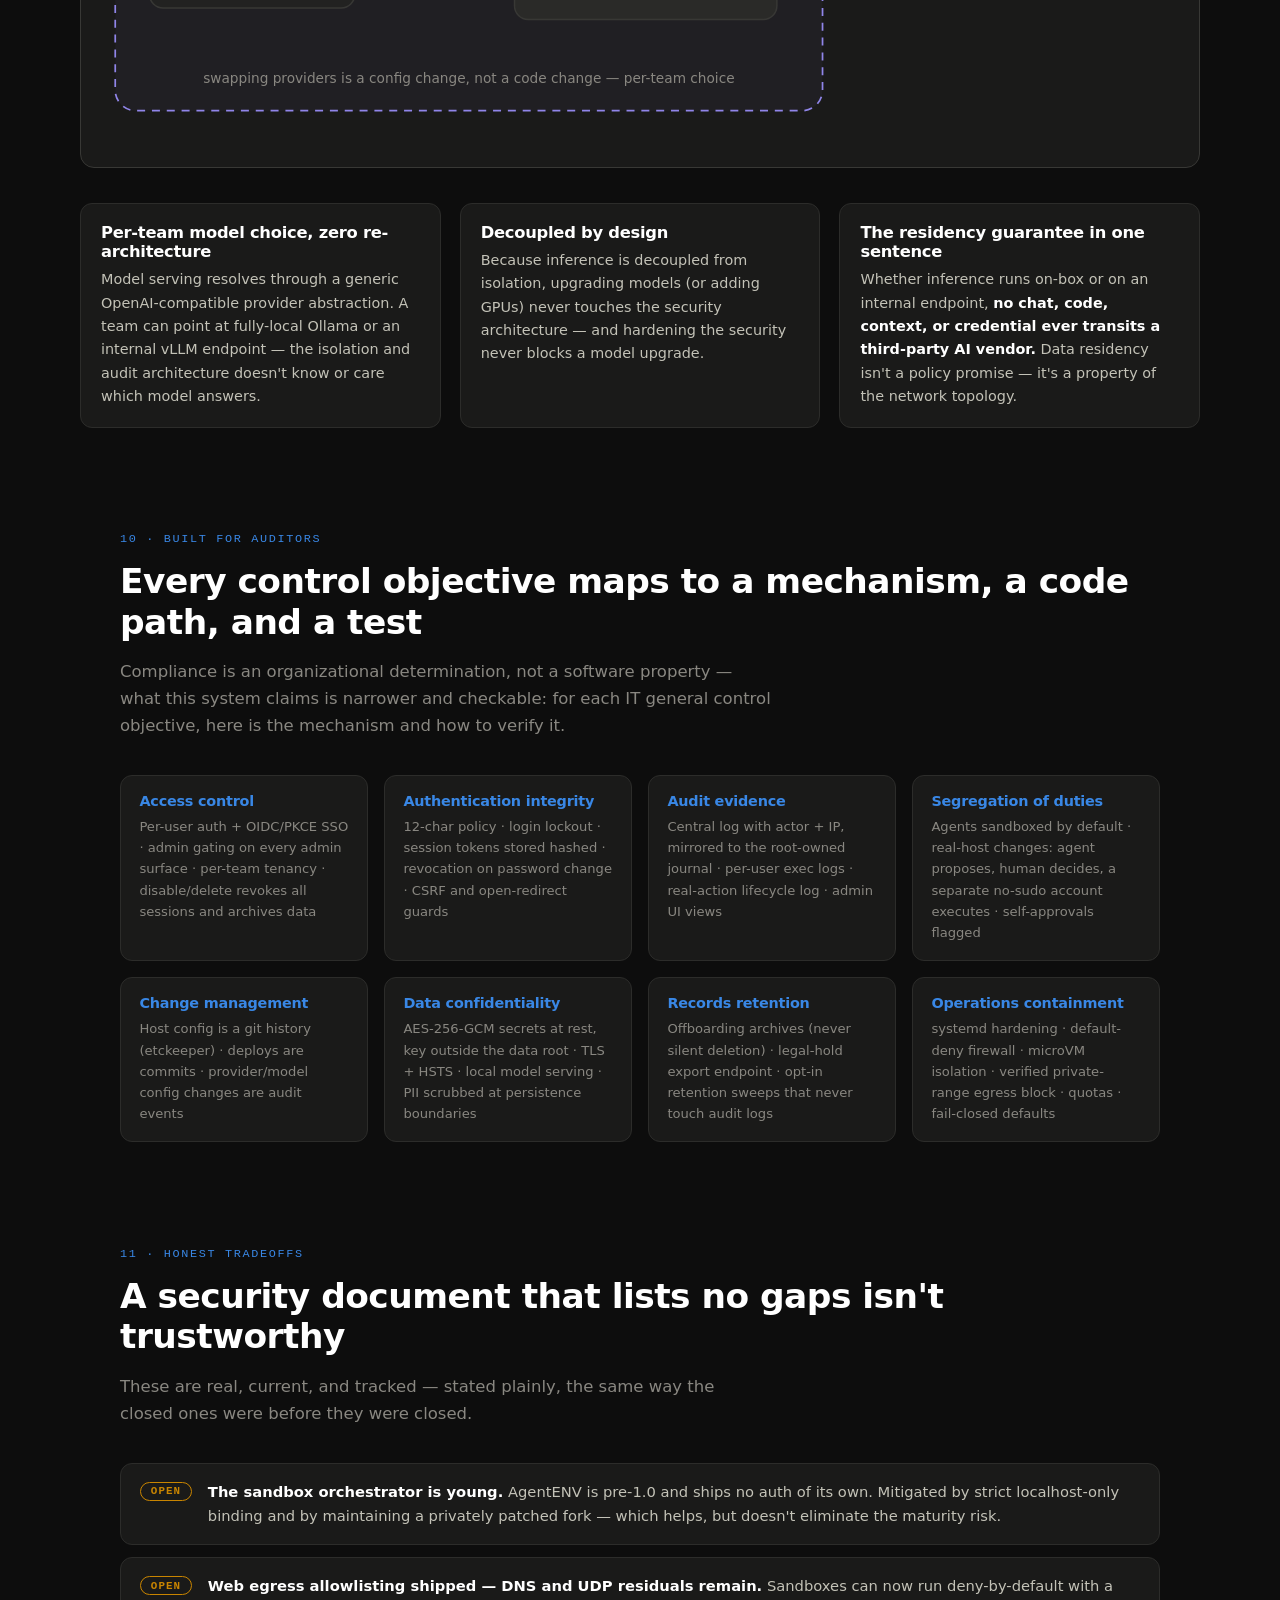
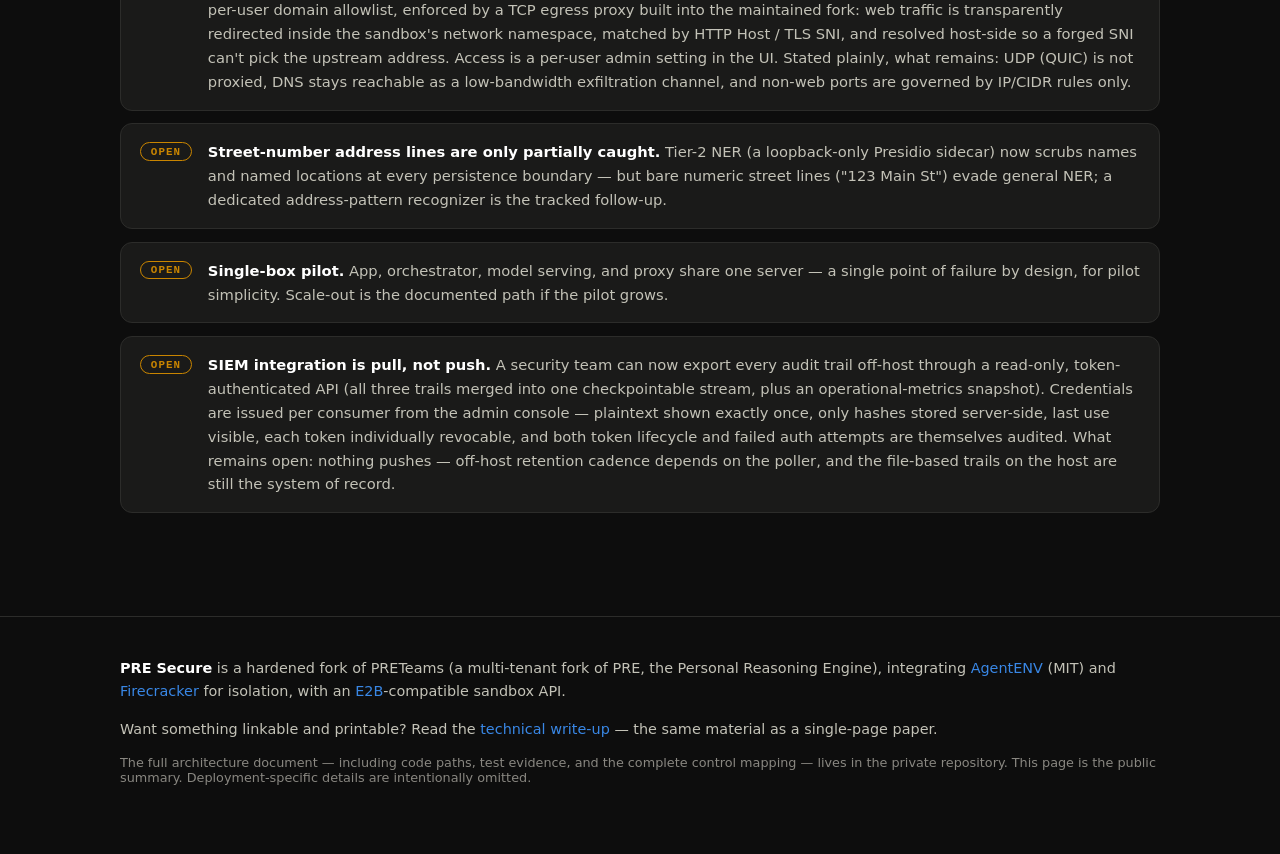
==== commit ec89aa9e: "docs: add the data-access trail and per-source SIEM subscription Five trails now, not four. The new " ====
--- a/index.html
+++ b/index.html
@@ -442,14 +442,20 @@
 <section class="section" id="audit">
   <div class="sec-head reveal">
     <p class="kicker">07 · AUDIT &amp; TRACEABILITY</p>
-    <h2>Four independent trails — and an off-host export for all of them</h2>
+    <h2>Five independent trails — and an off-host export for all of them</h2>
   </div>
   <div class="audit-grid reveal">
     <div class="acard"><div class="a-ic">🛡️</div><h4>Central security log</h4><p>Every security-relevant app event — logins, lockouts, role changes, config changes, approvals, exports — logged with actor + IP, <strong>and mirrored to the root-owned system journal</strong>. If the file and the journal ever diverge, that's a tamper signal.</p><code>audit/admin-audit.log</code></div>
     <div class="acard"><div class="a-ic">📦</div><h4>Sandbox exec log</h4><p>Every command an agent runs, per user: identity, sandbox, the command itself, duration, outcome. The answer to <em>"what did the AI do inside its sandbox?"</em></p><code>&lt;user&gt;/aenv-audit.log</code></div>
+    <div class="acard"><div class="a-ic">🔍</div><h4>Data-access log</h4><p>Every cloud-connector read and write — SharePoint, Outlook, Jira, Slack, Drive, Entra and the rest. That data reaches corporate systems with the user's own credentials and <strong>never enters a sandbox</strong>, so the sandbox trail is structurally blind to it. The answer to <em>"did anyone use the agent to read that document?"</em></p><code>&lt;user&gt;/logs/data-access.log</code></div>
     <div class="acard"><div class="a-ic">🚪</div><h4>Real-action lifecycle log</h4><p>Every proposed real-host action, end to end: created → approved/denied → enqueued → result. The answer to <em>"what did a human authorize the AI to do outside it?"</em></p><code>&lt;team&gt;/real-action-audit.log</code></div>
     <div class="acard"><div class="a-ic">🌿</div><h4>Host config history</h4><p>Every change to <code>/etc</code> — nginx, systemd units, sudoers — is a git commit with a diff, via etckeeper. The answer to <em>"what changed about the infrastructure itself?"</em></p><code>cd /etc &amp;&amp; git log</code></div>
-    <div class="acard"><div class="a-ic">📡</div><h4>SIEM export API</h4><p>All application trails, pullable off-host with zero shell access: a read-only API merges them into one checkpointable stream plus a security-metrics snapshot. Per-consumer tokens are issued and revoked from the admin console — shown once, stored only as hashes, last use visible, and their lifecycle is itself audited.</p><code>GET /api/siem/audit?since=…</code></div>
+    <div class="acard"><div class="a-ic">📡</div><h4>SIEM export API</h4><p>All application trails, pullable off-host with zero shell access: a read-only API merges them into one checkpointable stream plus a security-metrics snapshot. Sources are <strong>independently selectable</strong>, so a team can subscribe to each and retain it on its own schedule. Per-consumer tokens are issued and revoked from the admin console — shown once, stored only as hashes, last use visible, and their lifecycle is itself audited.</p><code>GET /api/siem/audit?source=data_access&amp;since=…</code></div>
+  </div>
+
+  <div class="gp reveal" style="margin-top:28px">
+    <h4>An access log that isn't a second copy of your data</h4>
+    <p>The hard part of auditing data access is not recording it — it's recording it without building a shadow index of the very thing you're protecting. Log <em>"user X read Q3-Layoff-Plan.docx"</em> and that sensitive fact now lives in a second store, exported off-box under different access control and retention. So the data-access log follows four rules: it records the <strong>request, not the response</strong> (size only, never content); <strong>identifiers, not content</strong> (a document or ticket ID, enough to resolve against the source system); <strong>hashed free text</strong>, because <em>"user searched for 'layoffs'"</em> is itself a sensitive record; and everything that remains passes through the same PII scrubber that guards memory and RAG, with stable placeholders so a recipient still correlates across entries. Which arguments count as identifiers is declared in a single policy table — anything unlisted is simply not recorded, so a new tool argument is invisible until someone deliberately classifies it.</p>
   </div>
 </section>
 
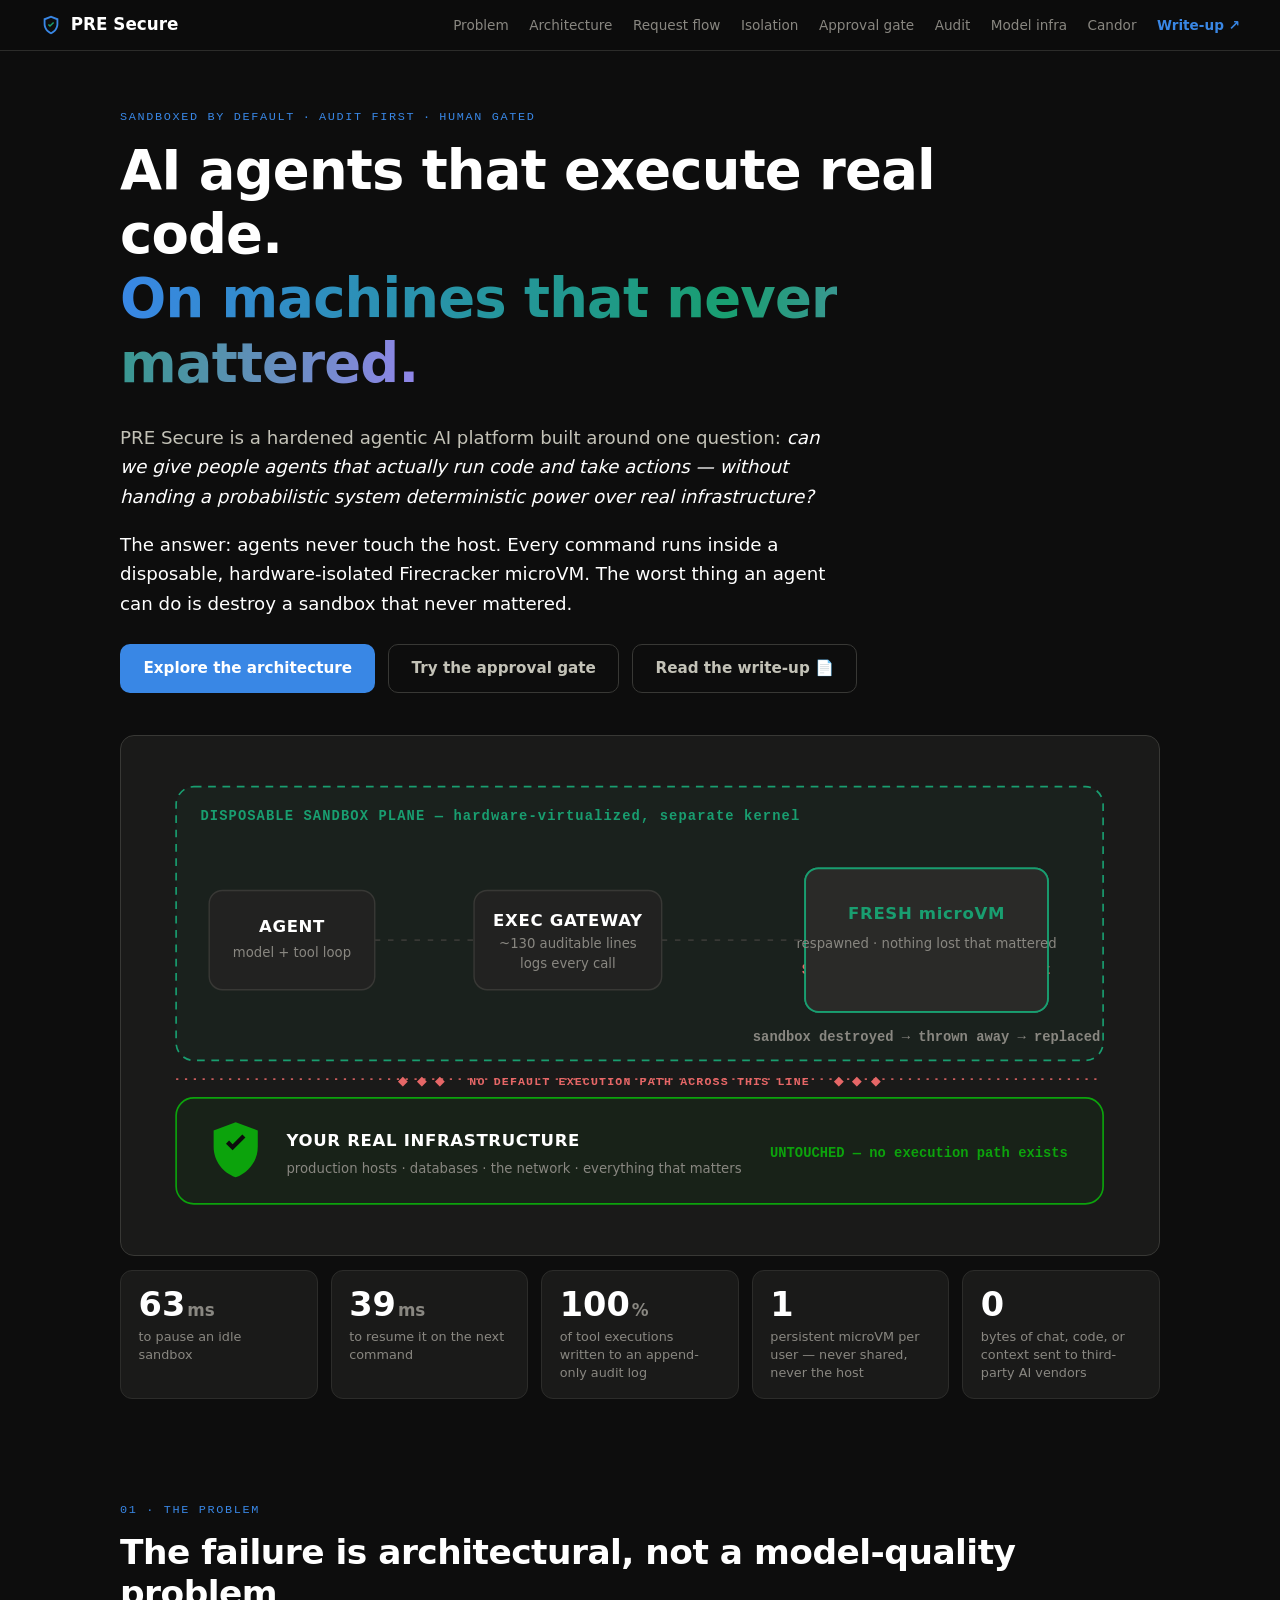
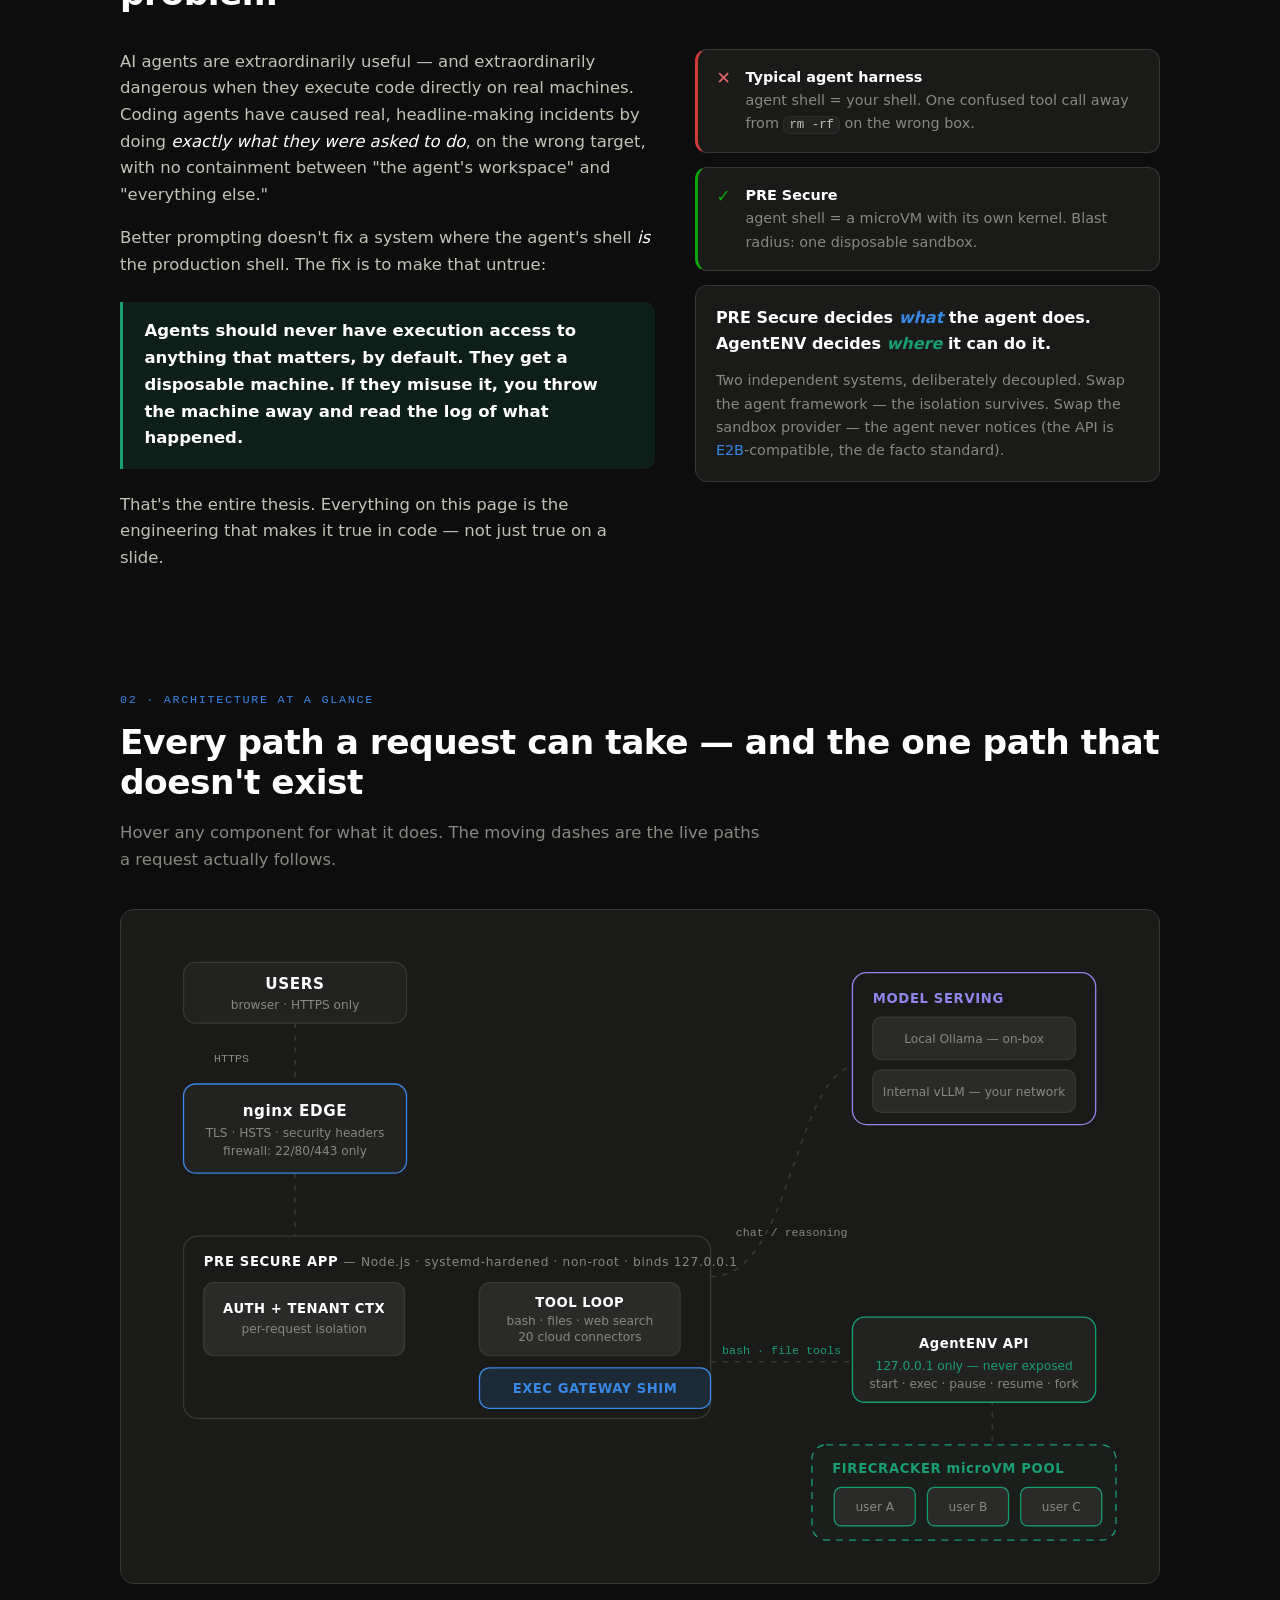
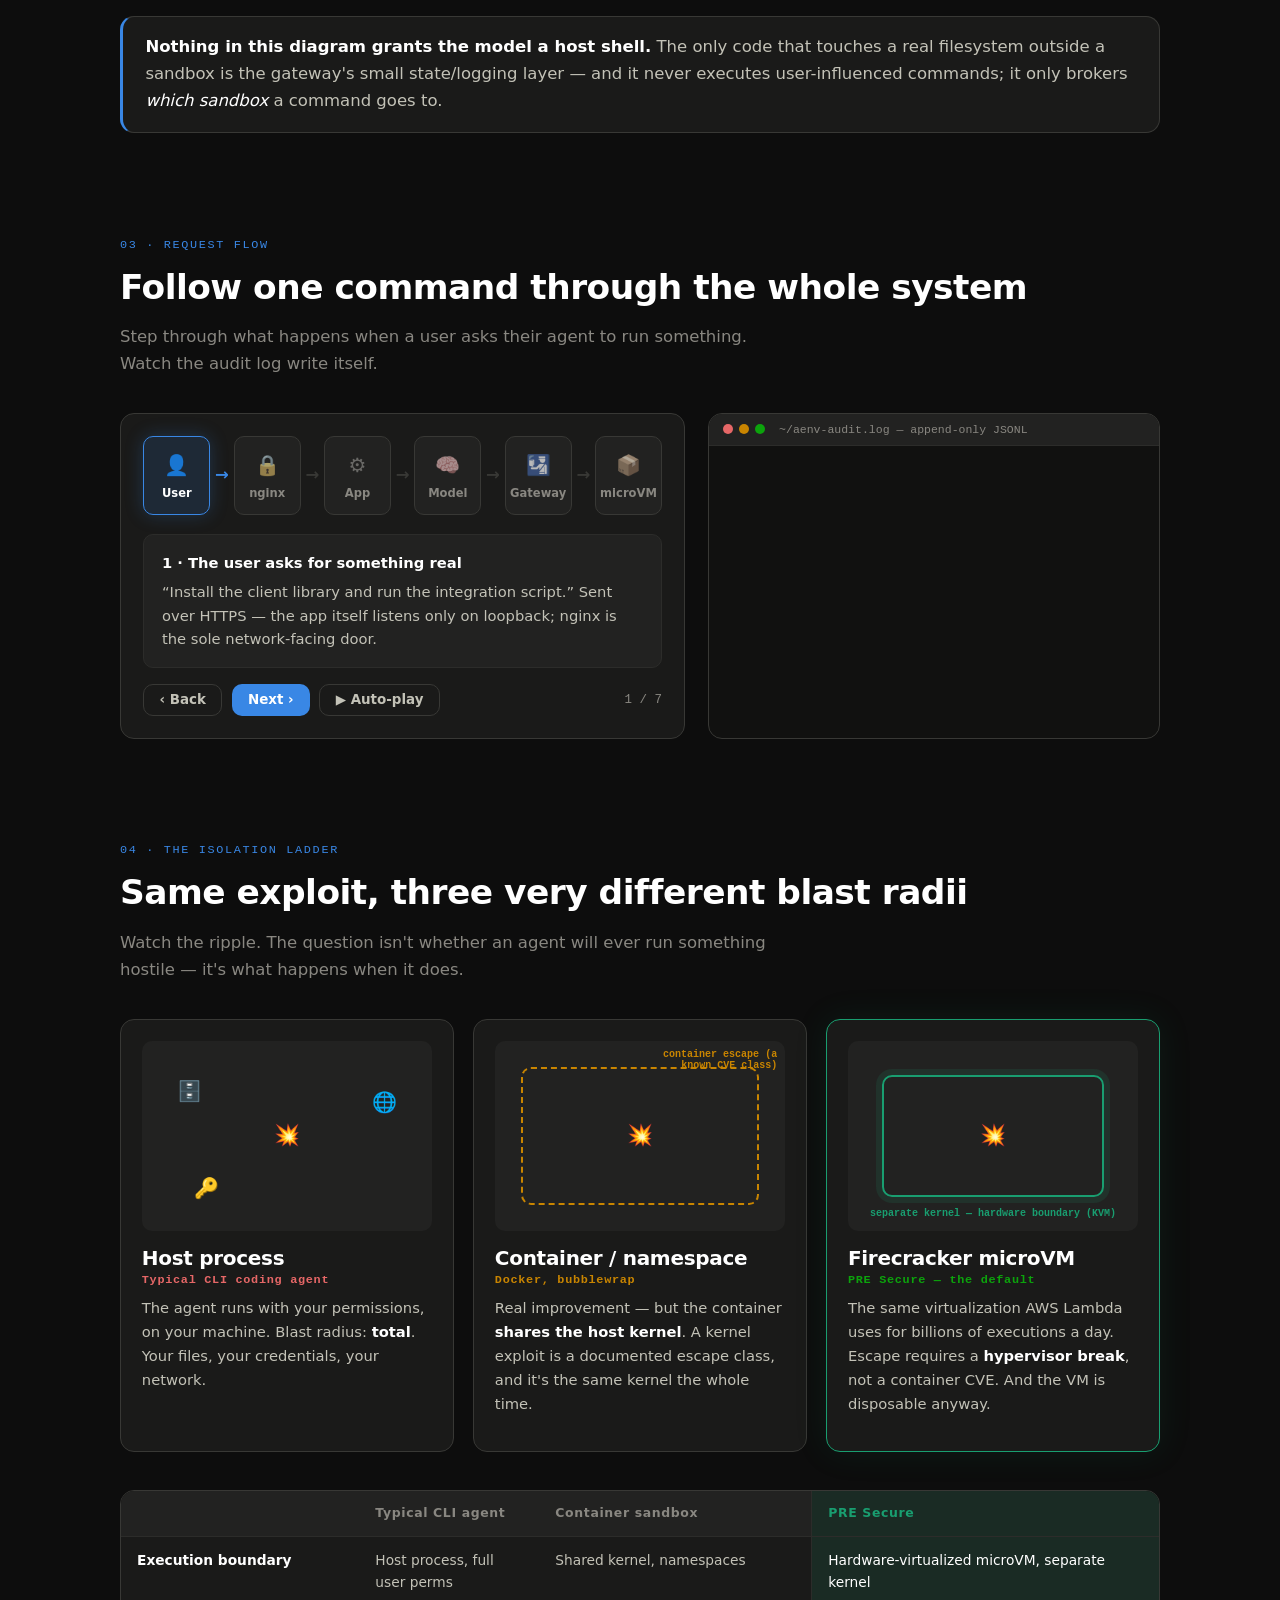
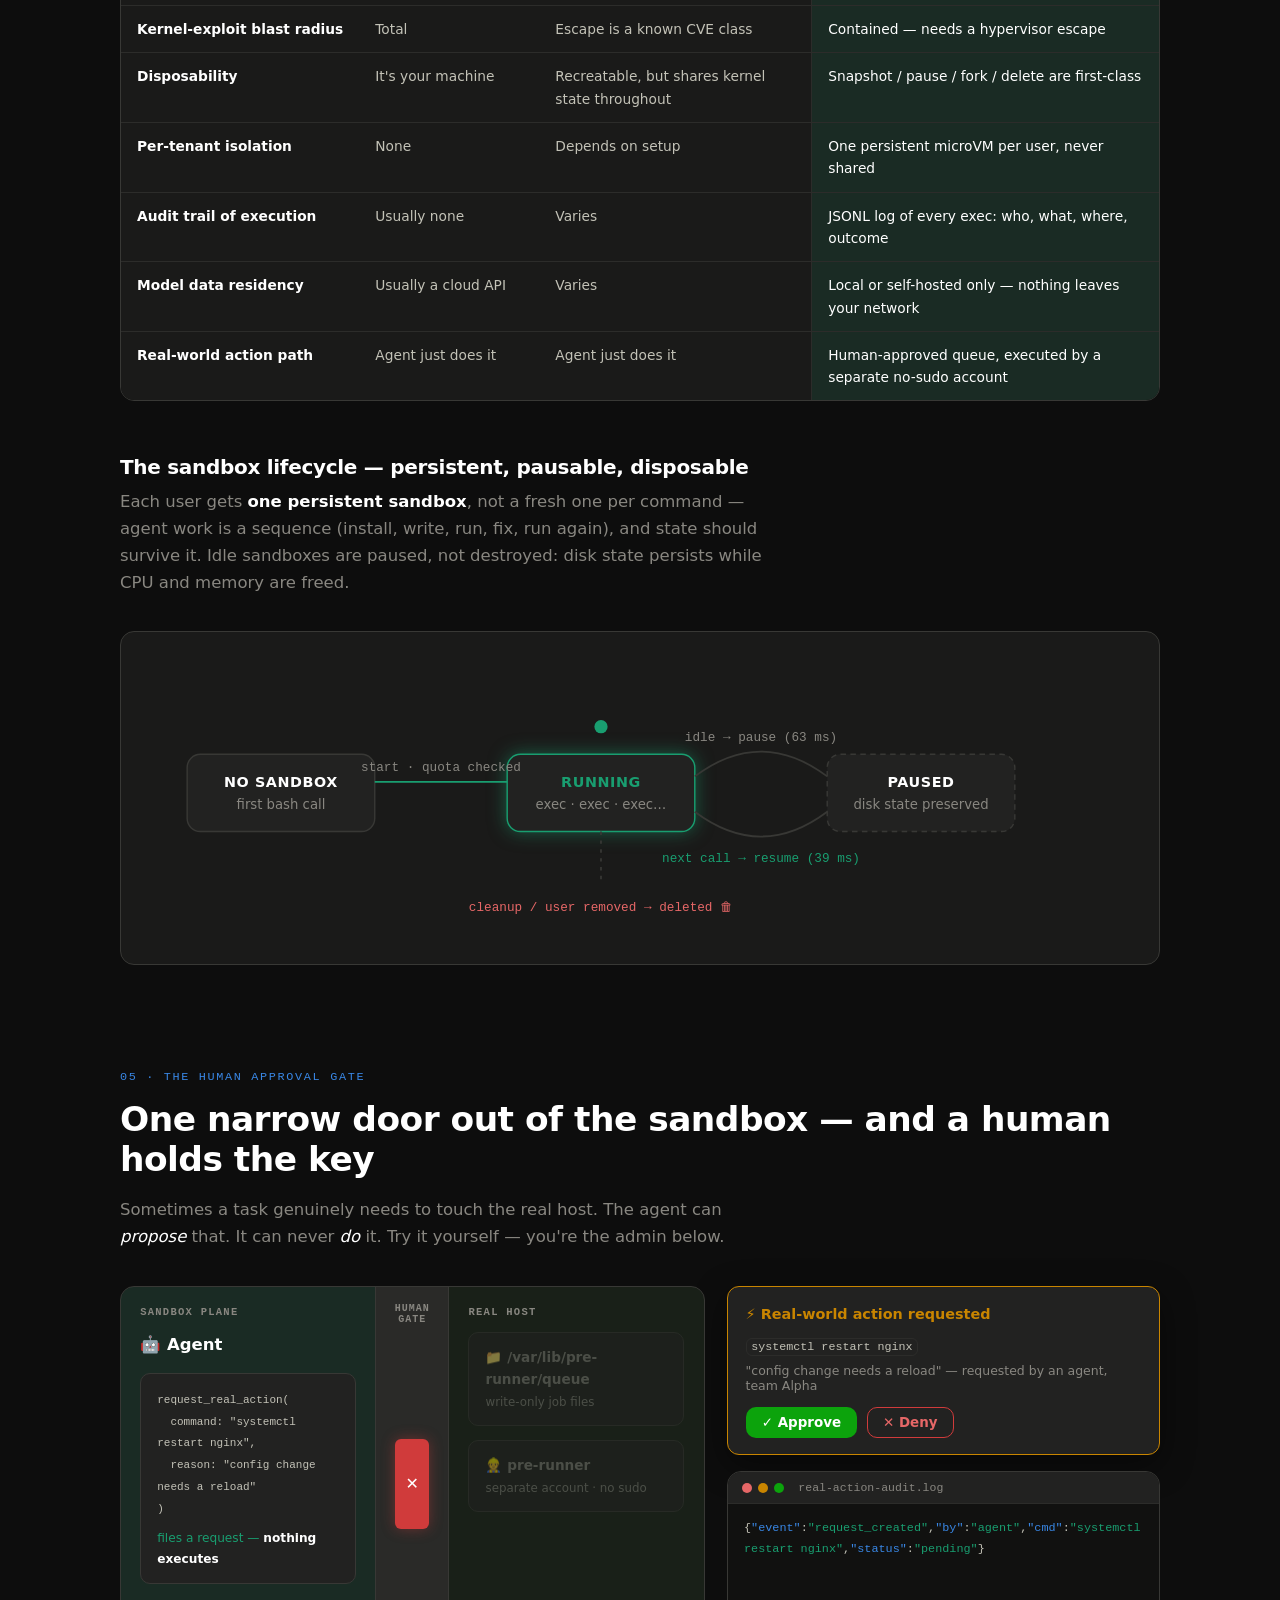
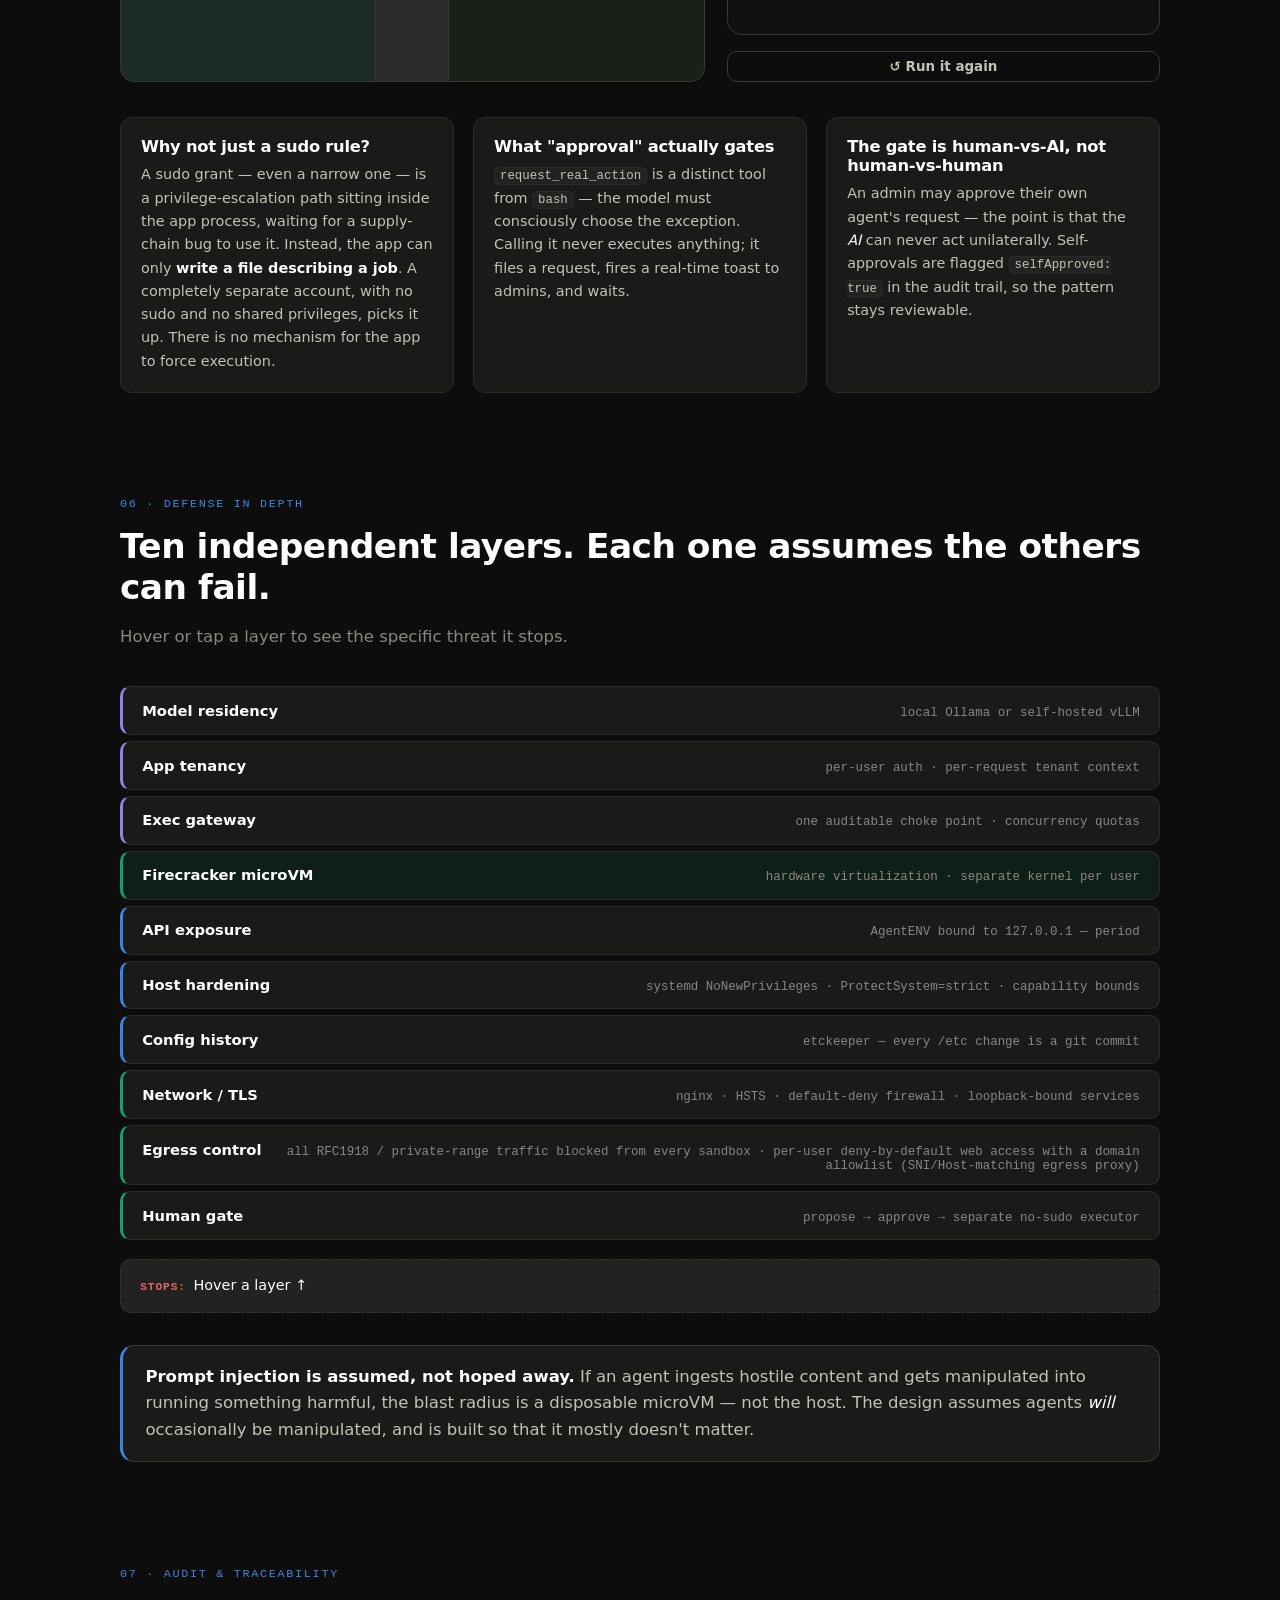
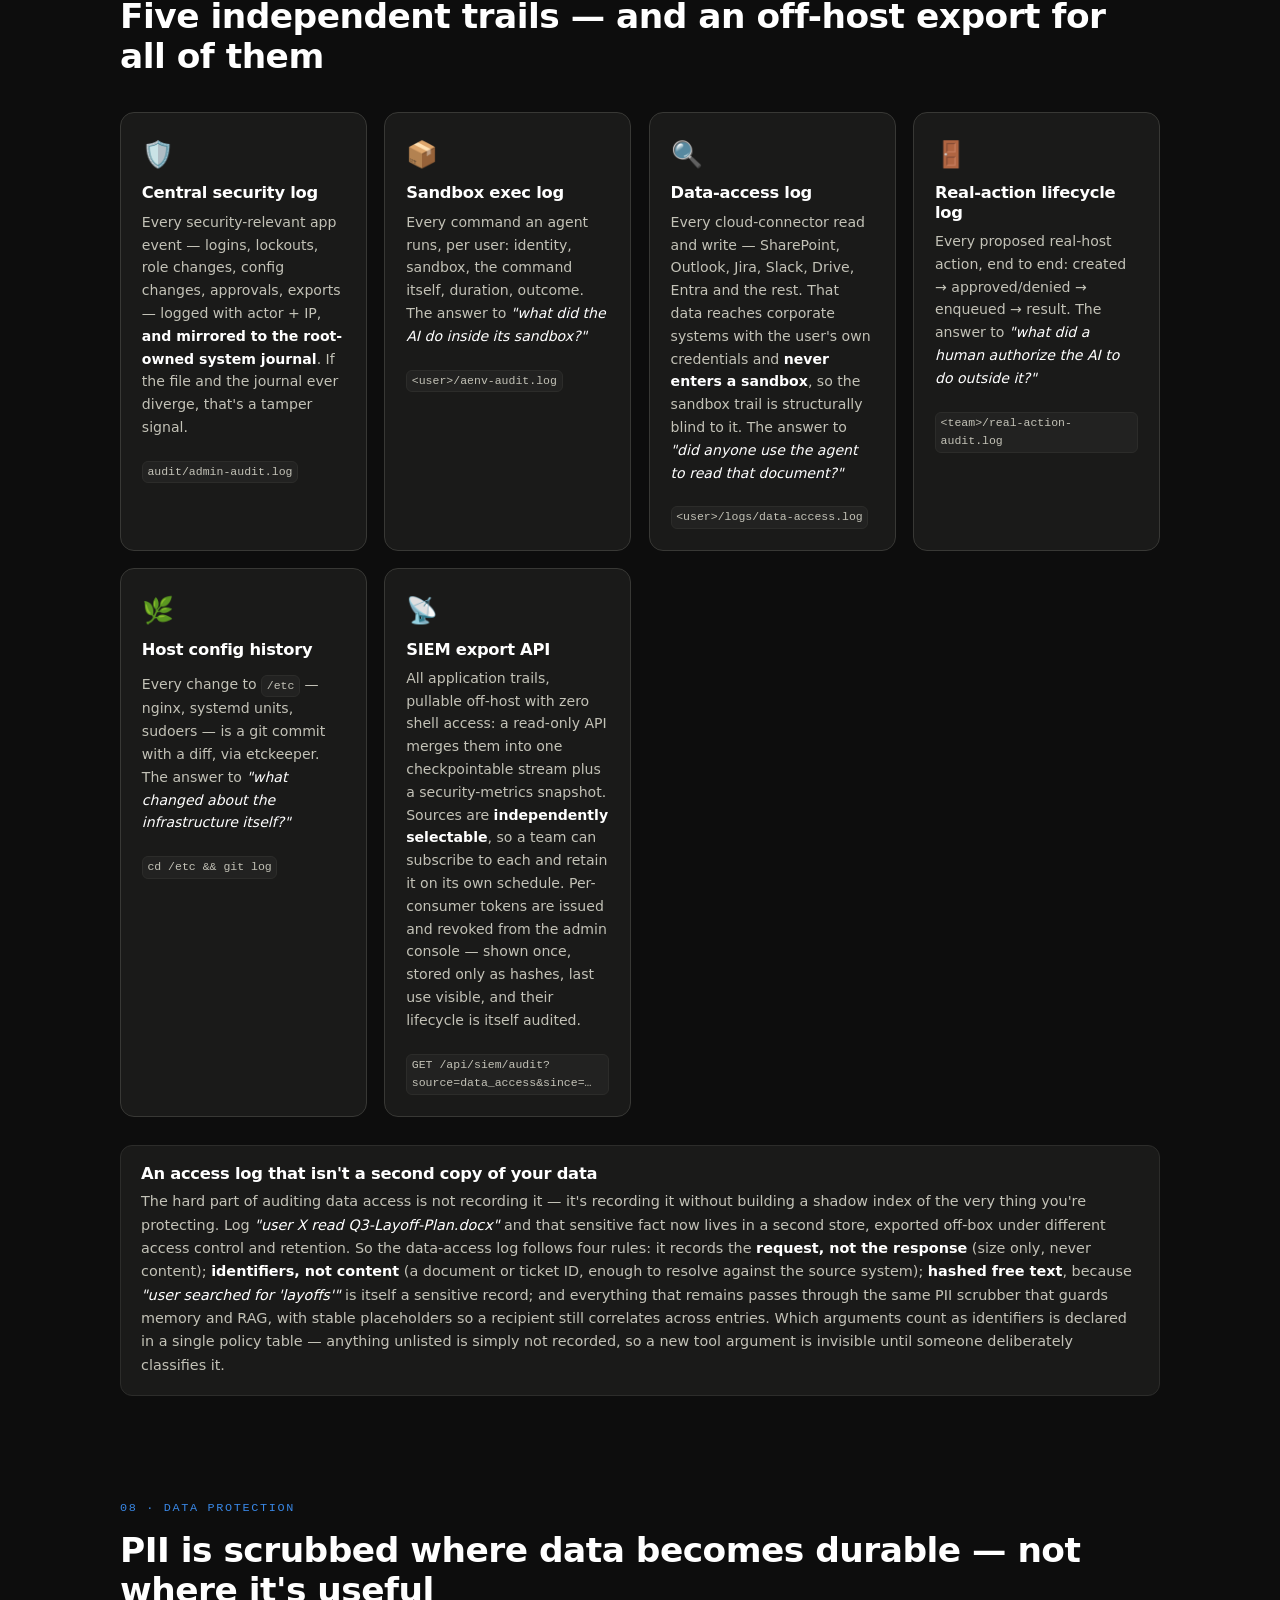
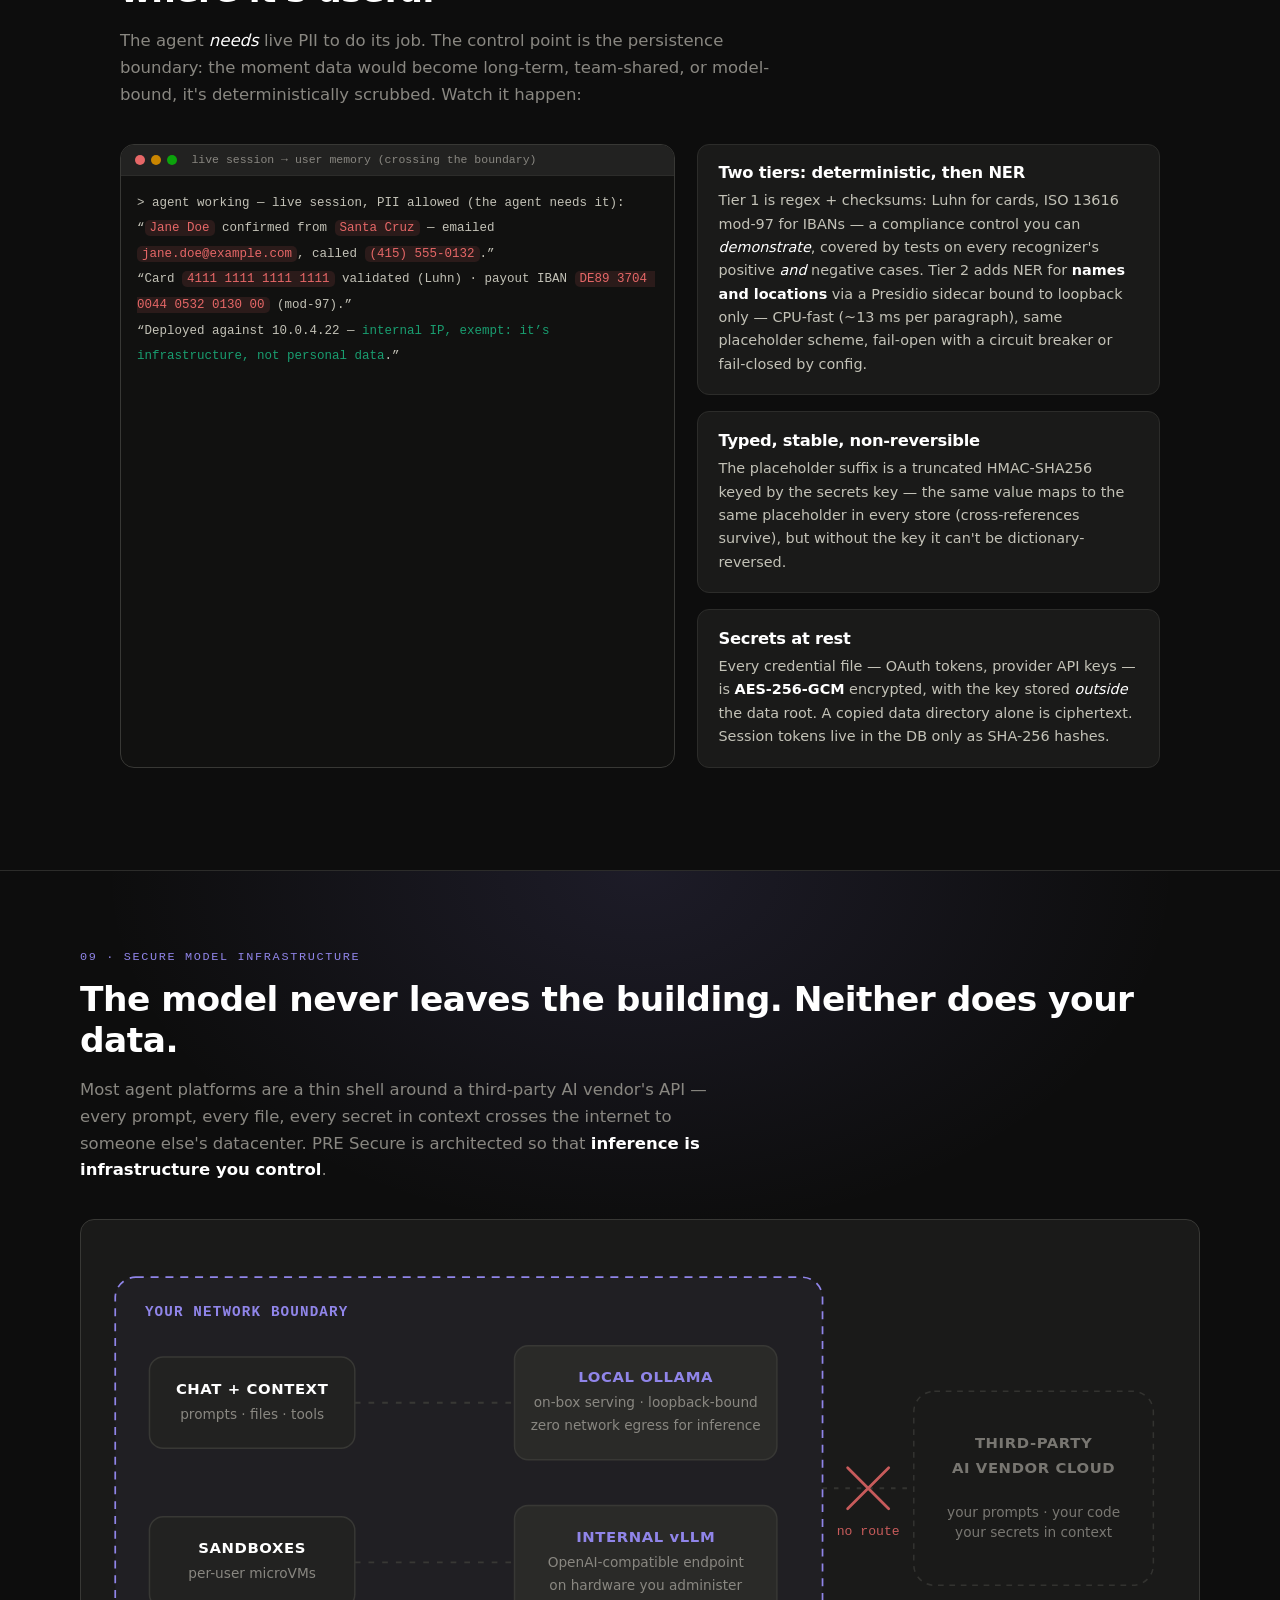
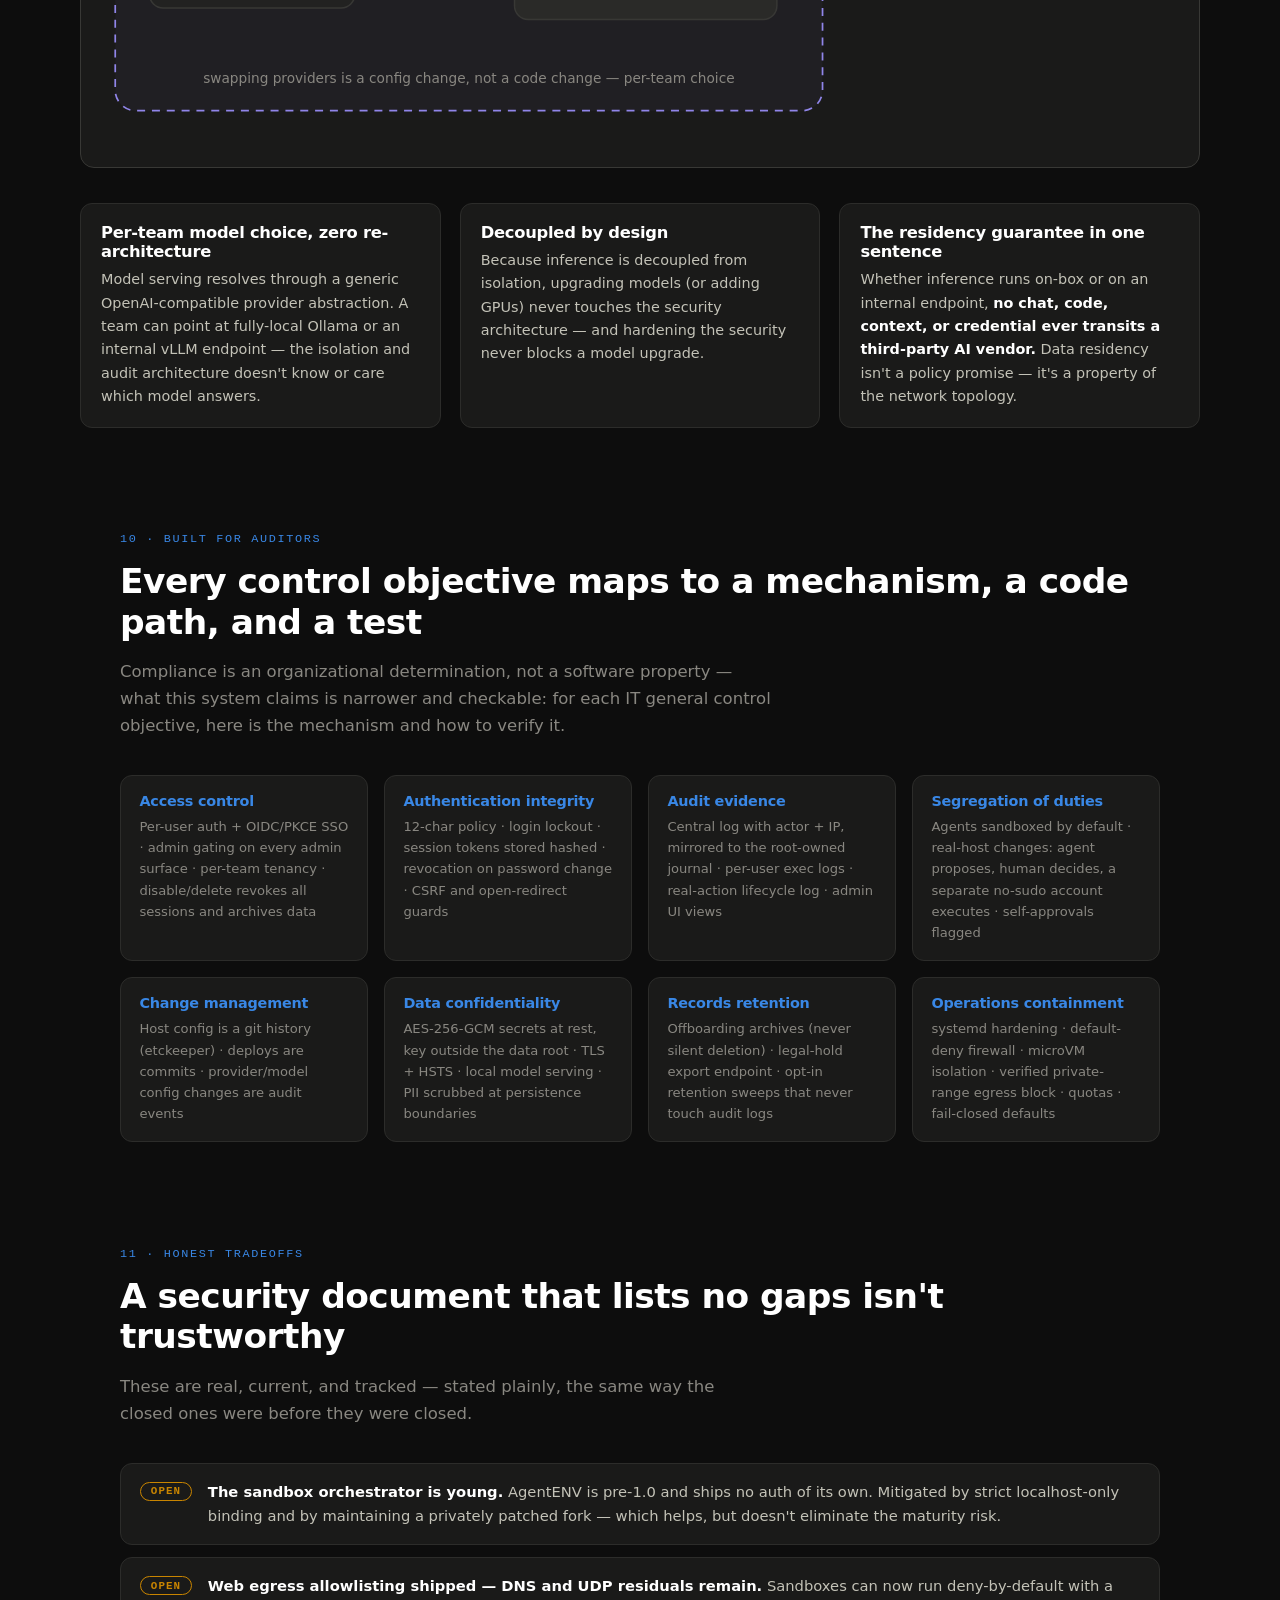
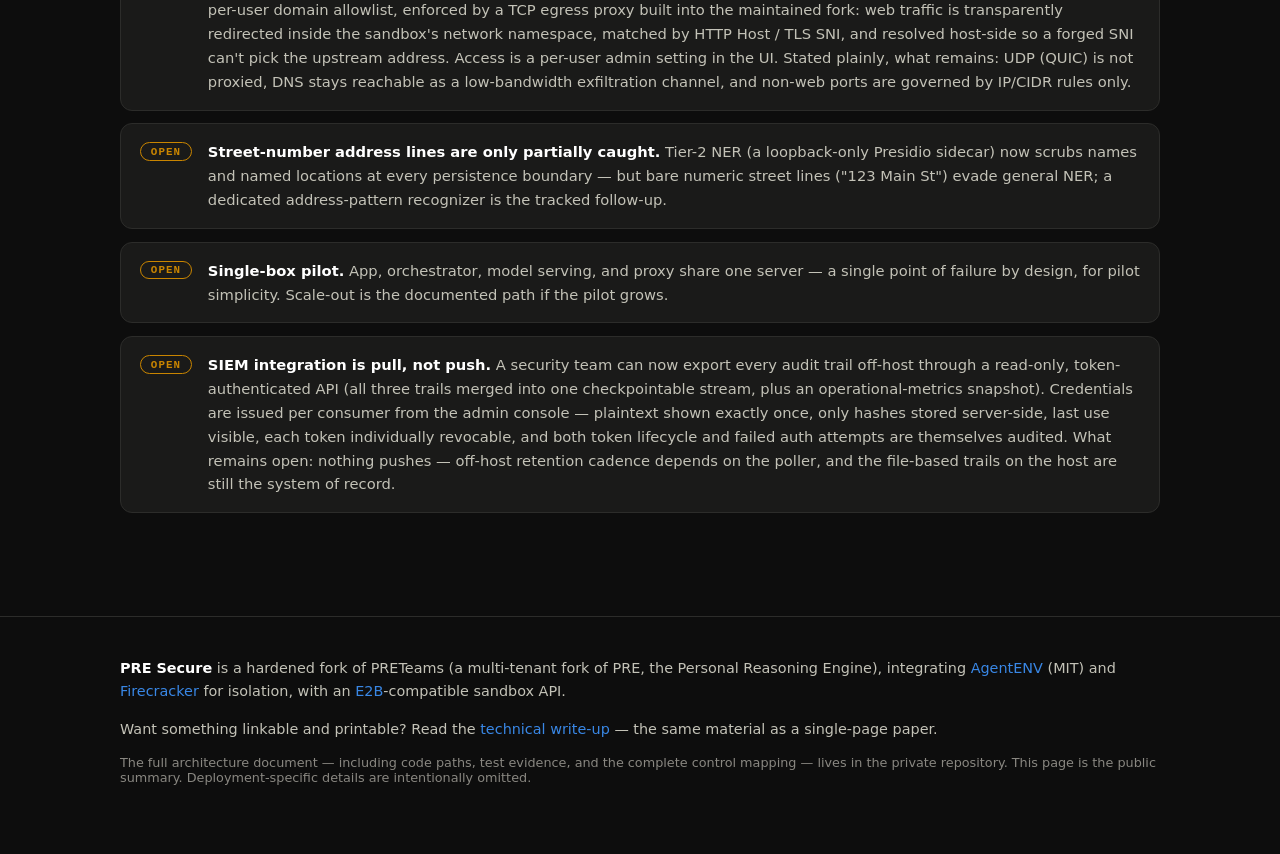
==== commit cb1e8d7a: "docs: connector count 14 -> 20 in the architecture diagram Stale since the connector set grew. Also " ====
--- a/index.html
+++ b/index.html
@@ -187,7 +187,7 @@
         <rect x="332" y="346" width="198" height="72" rx="10" class="nodebox inner"/>
         <text x="431" y="370" class="nlabel sm" text-anchor="middle">TOOL LOOP</text>
         <text x="431" y="388" class="nsub" text-anchor="middle">bash · files · web search</text>
-        <text x="431" y="404" class="nsub" text-anchor="middle">14 cloud connectors</text>
+        <text x="431" y="404" class="nsub" text-anchor="middle">20 cloud connectors</text>
       </g>
 
       <!-- gateway -->
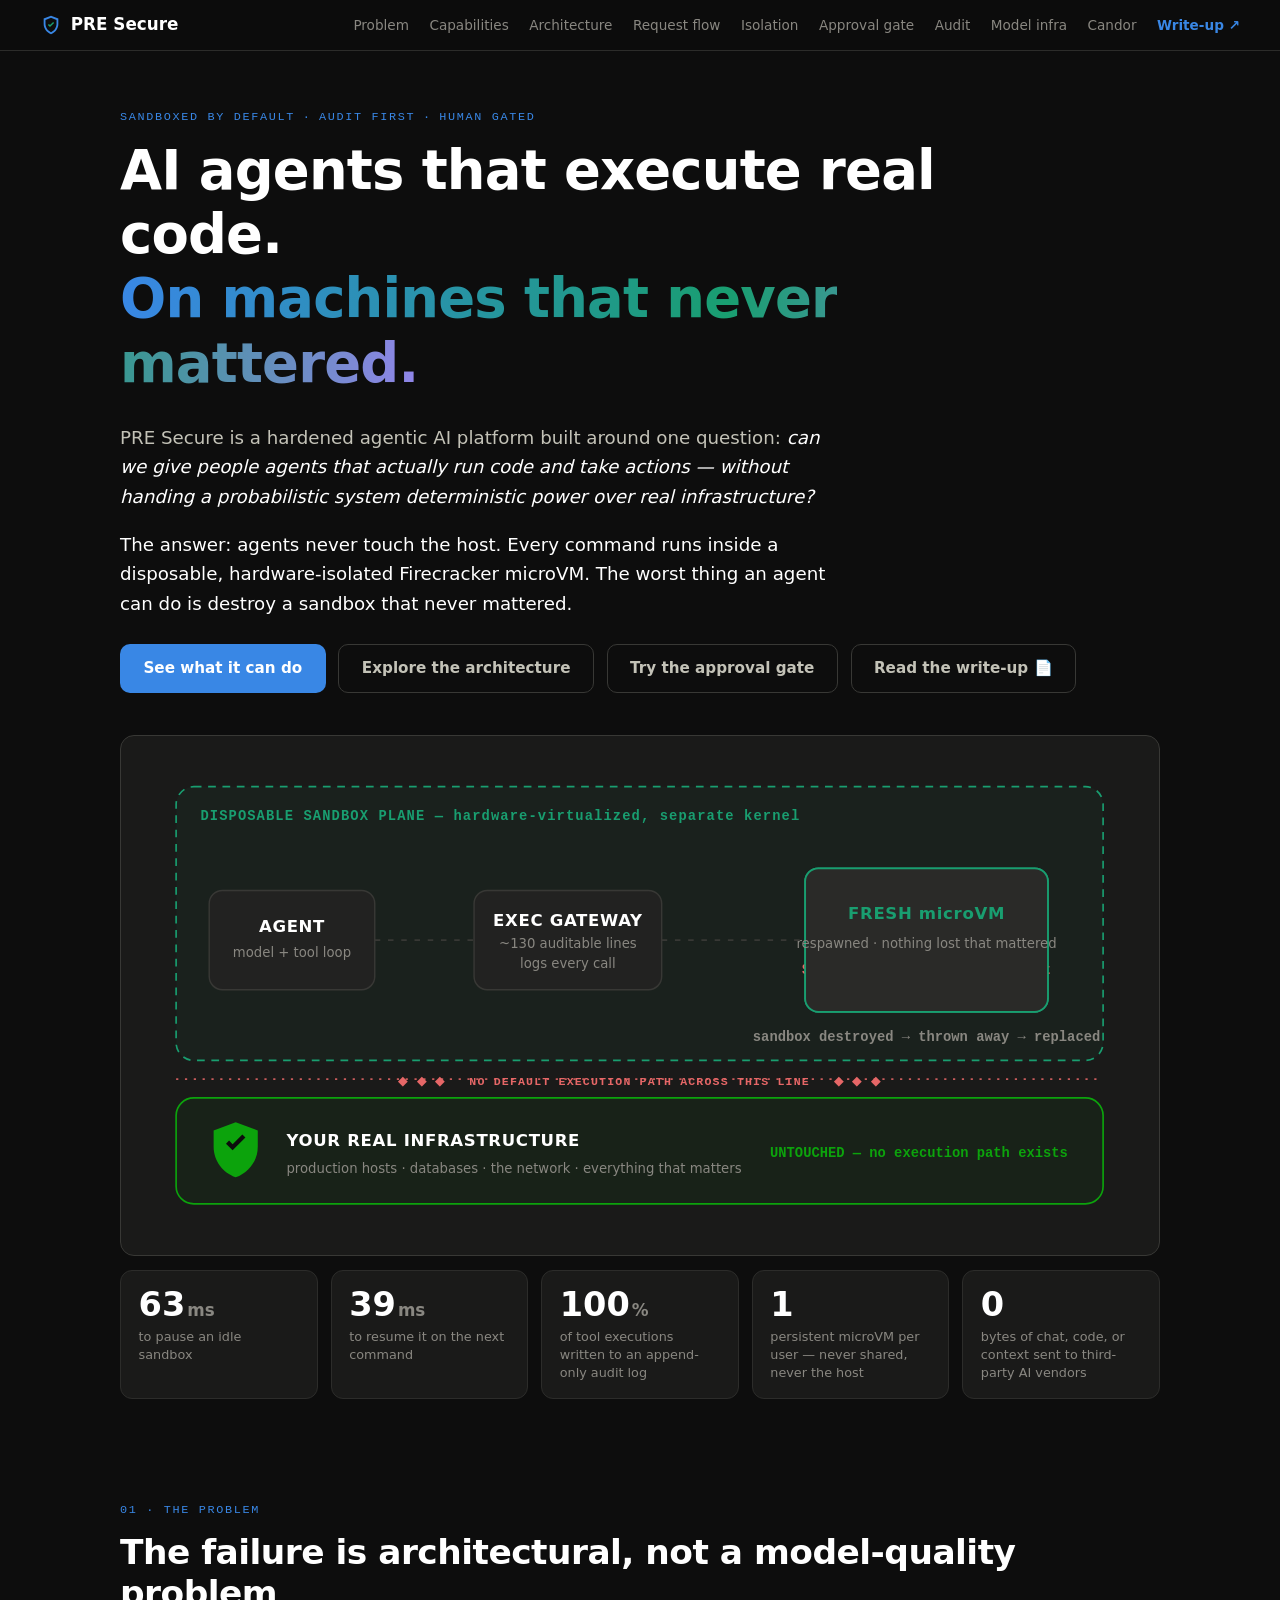
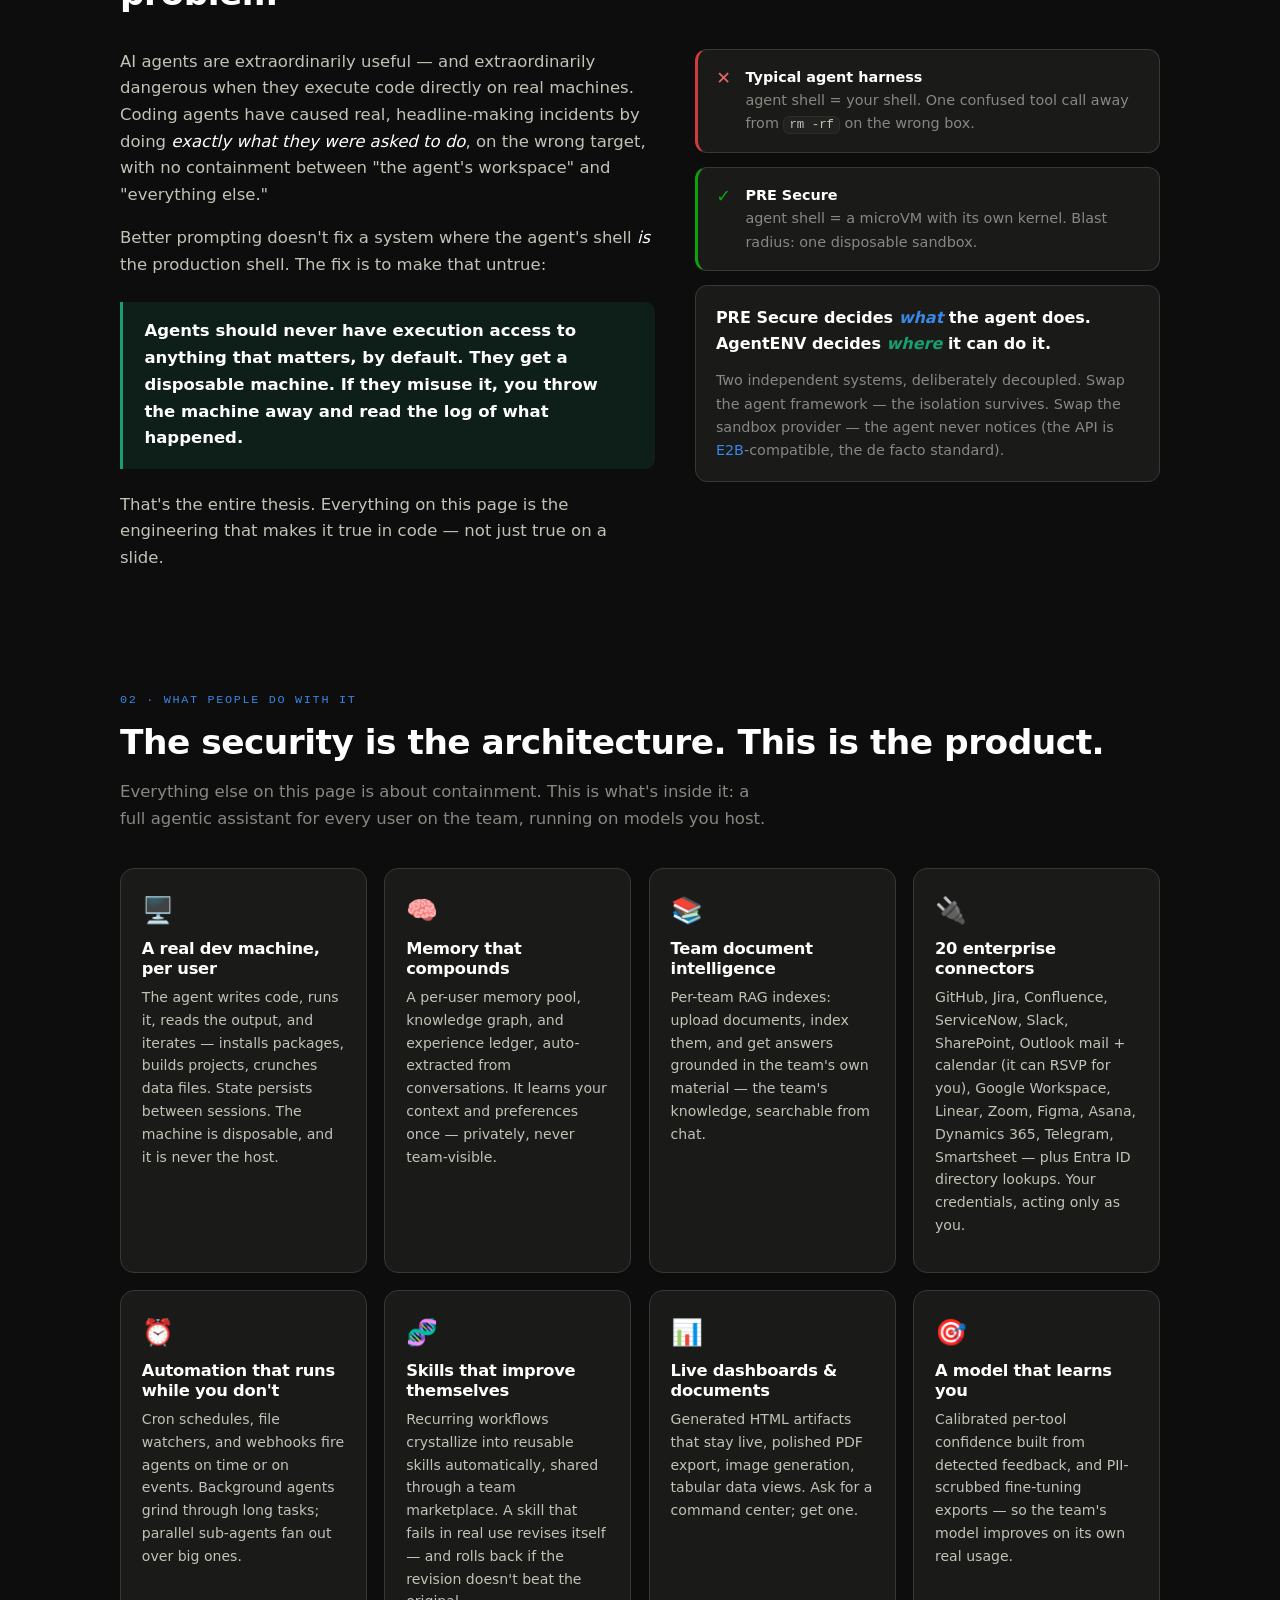
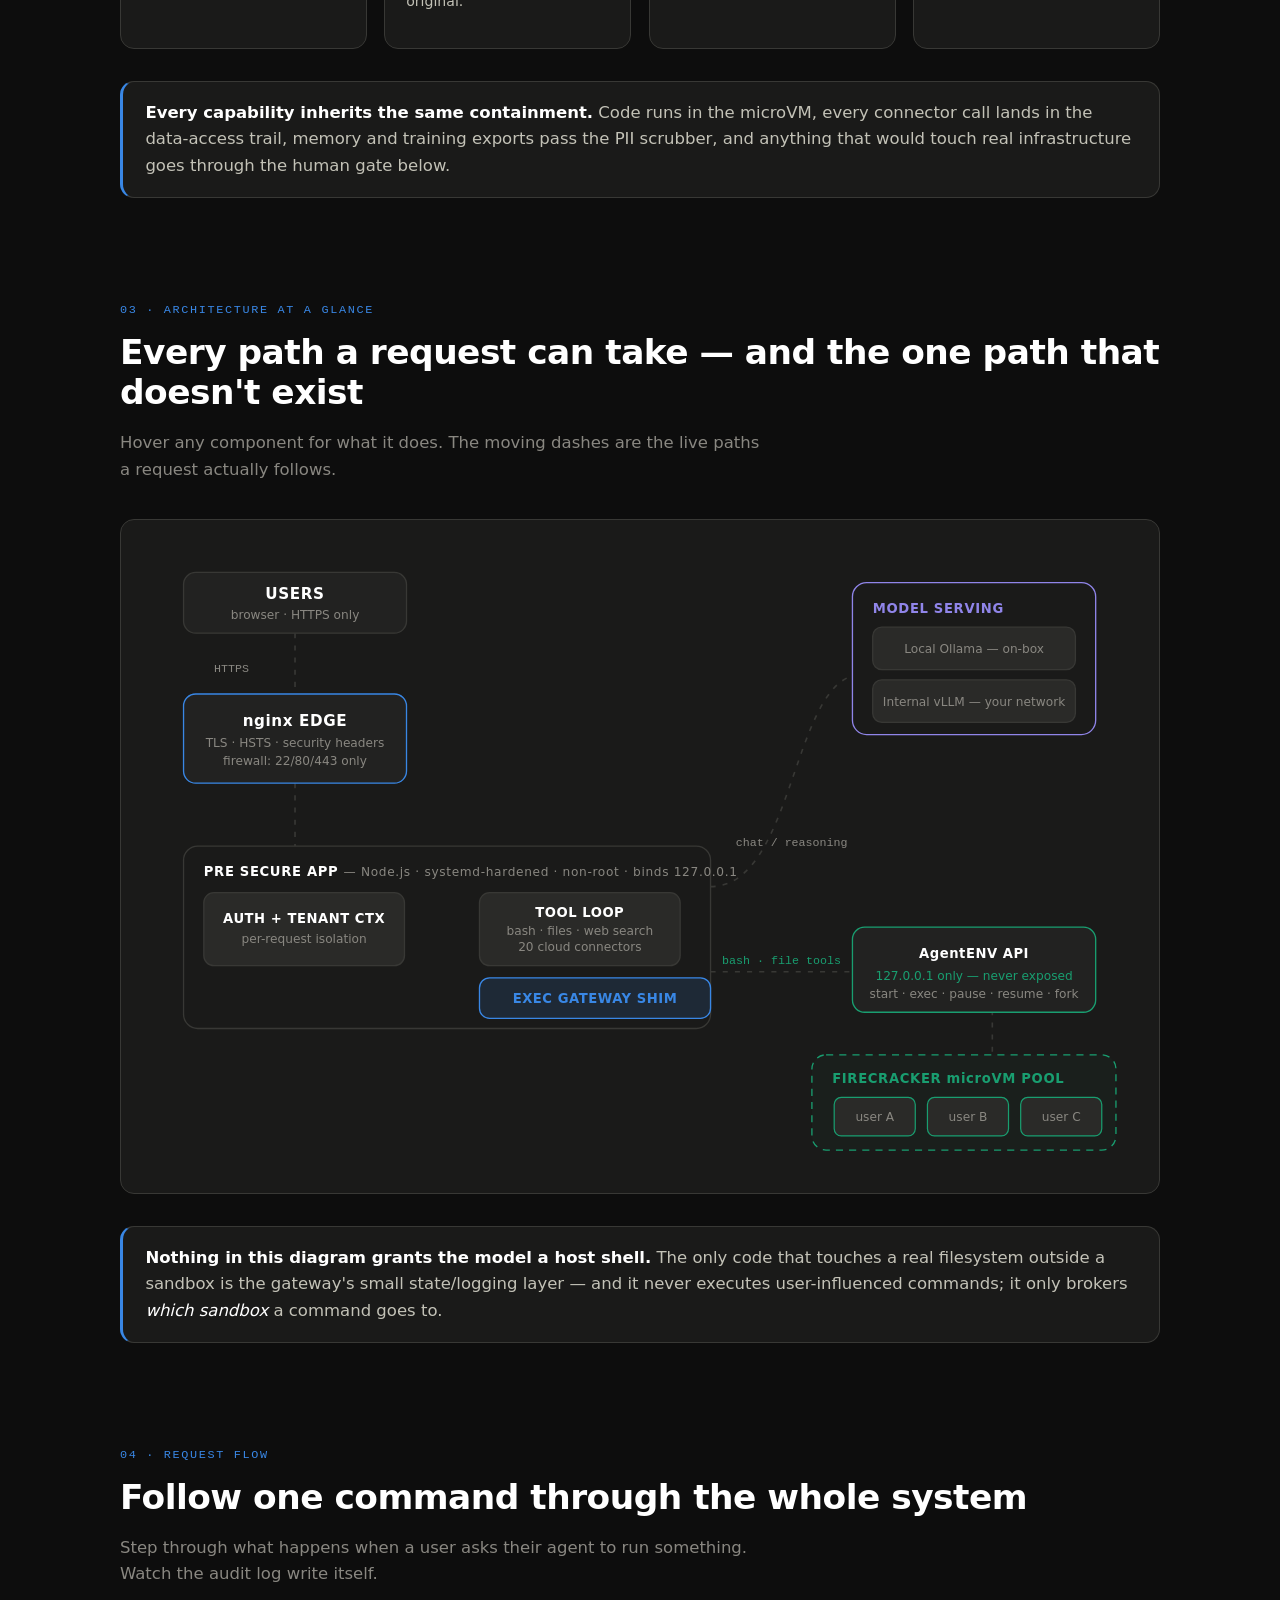
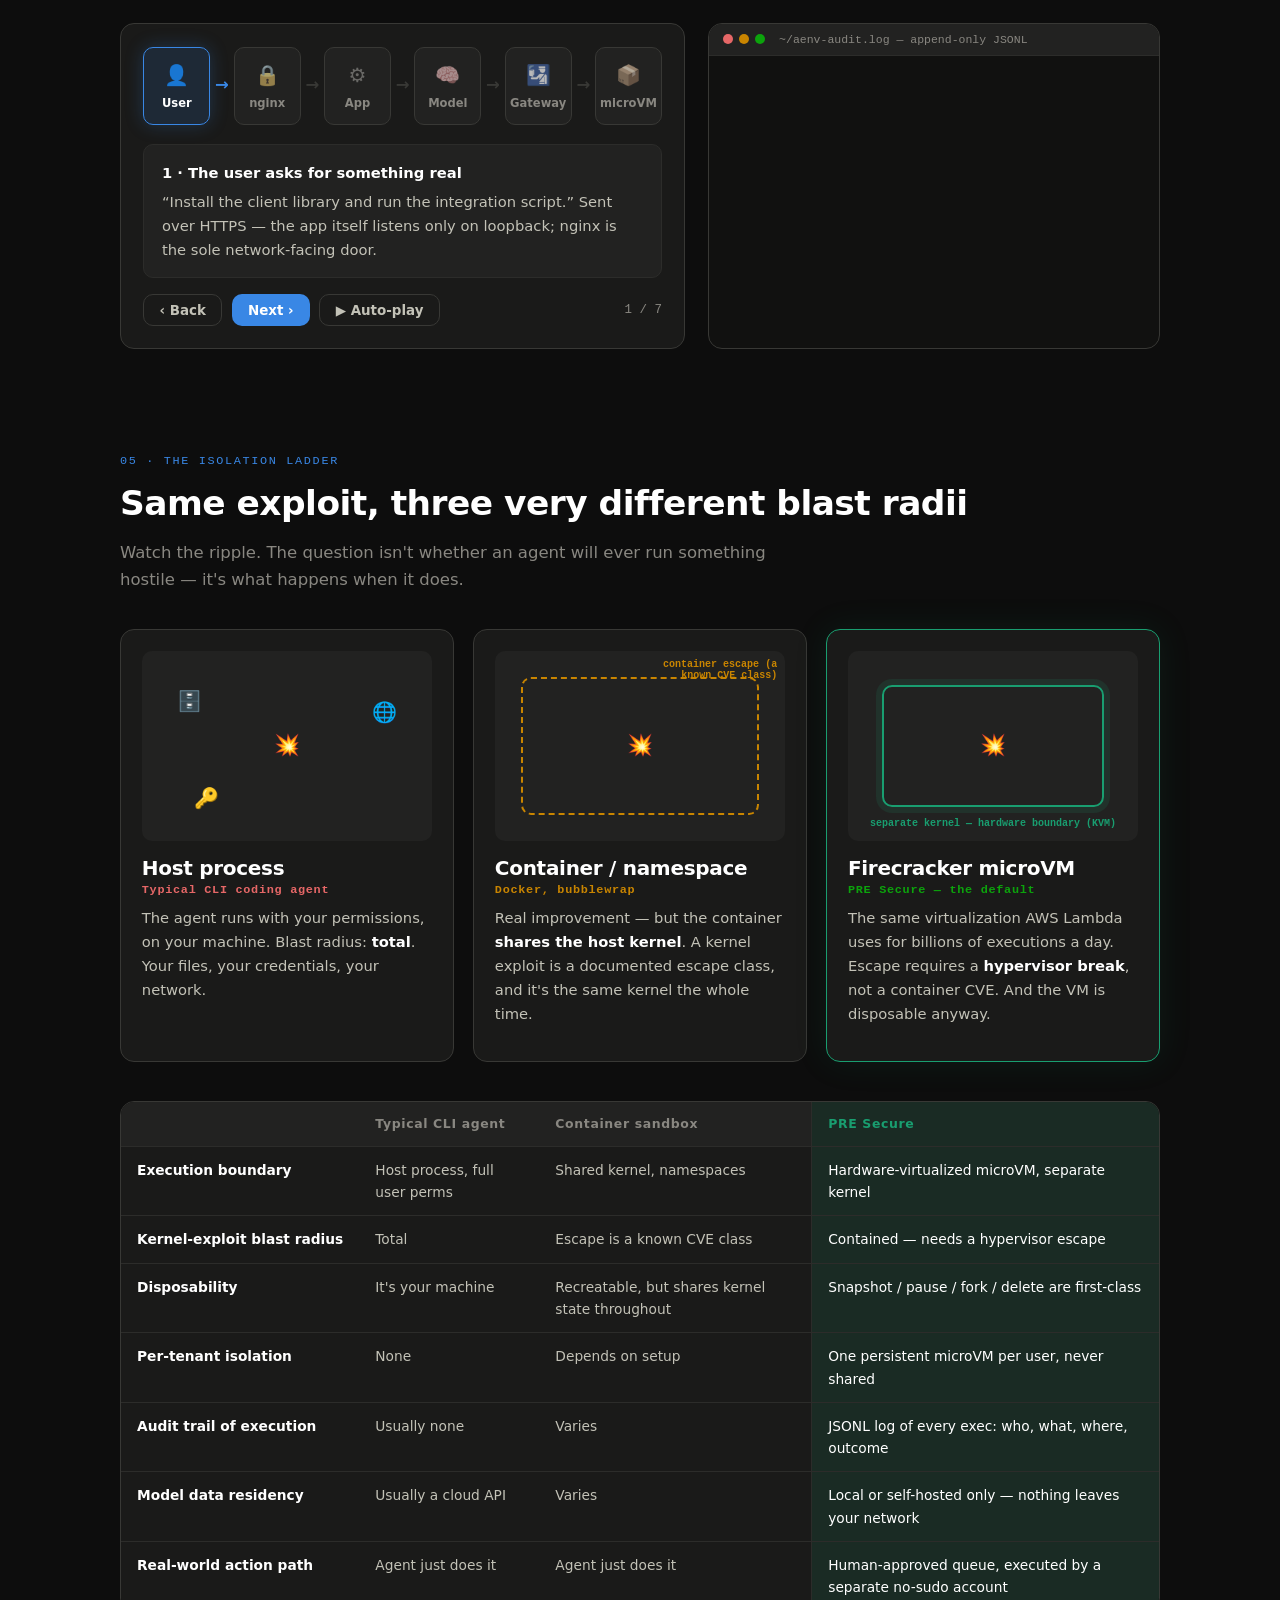
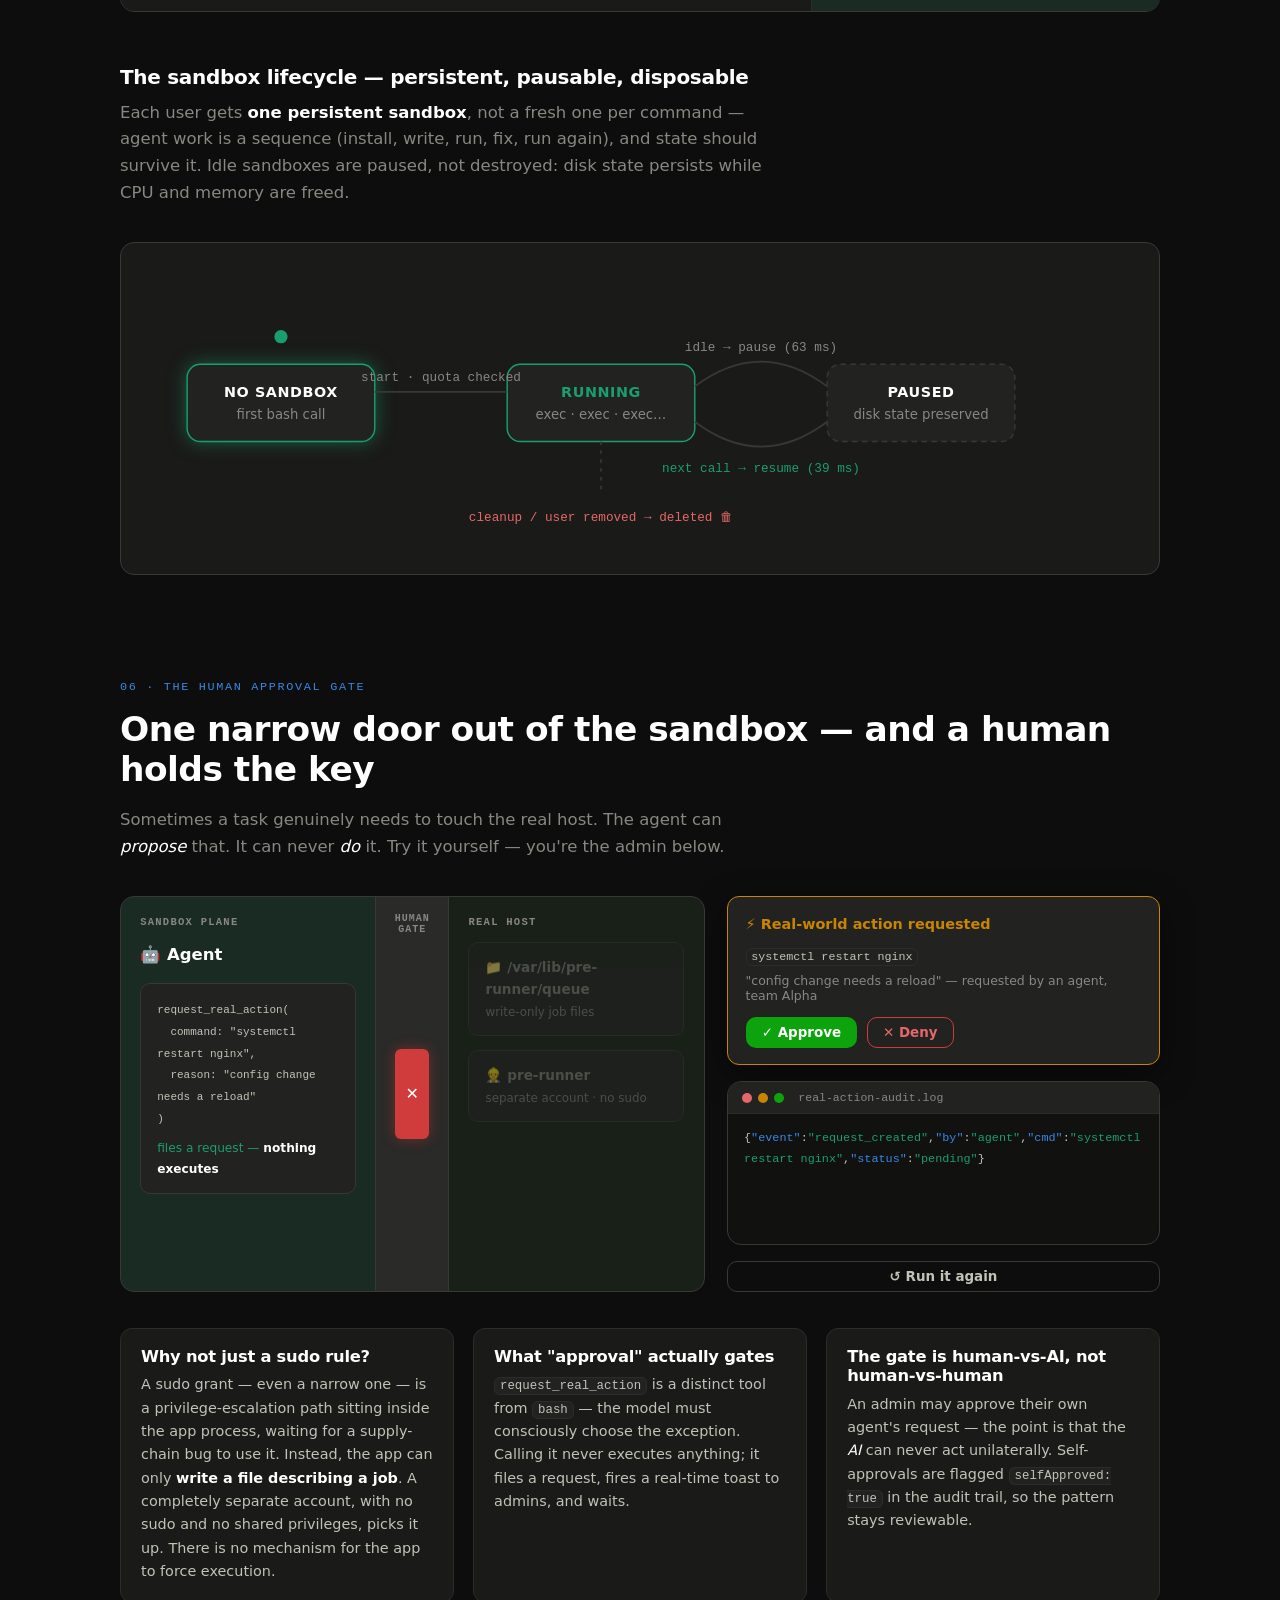
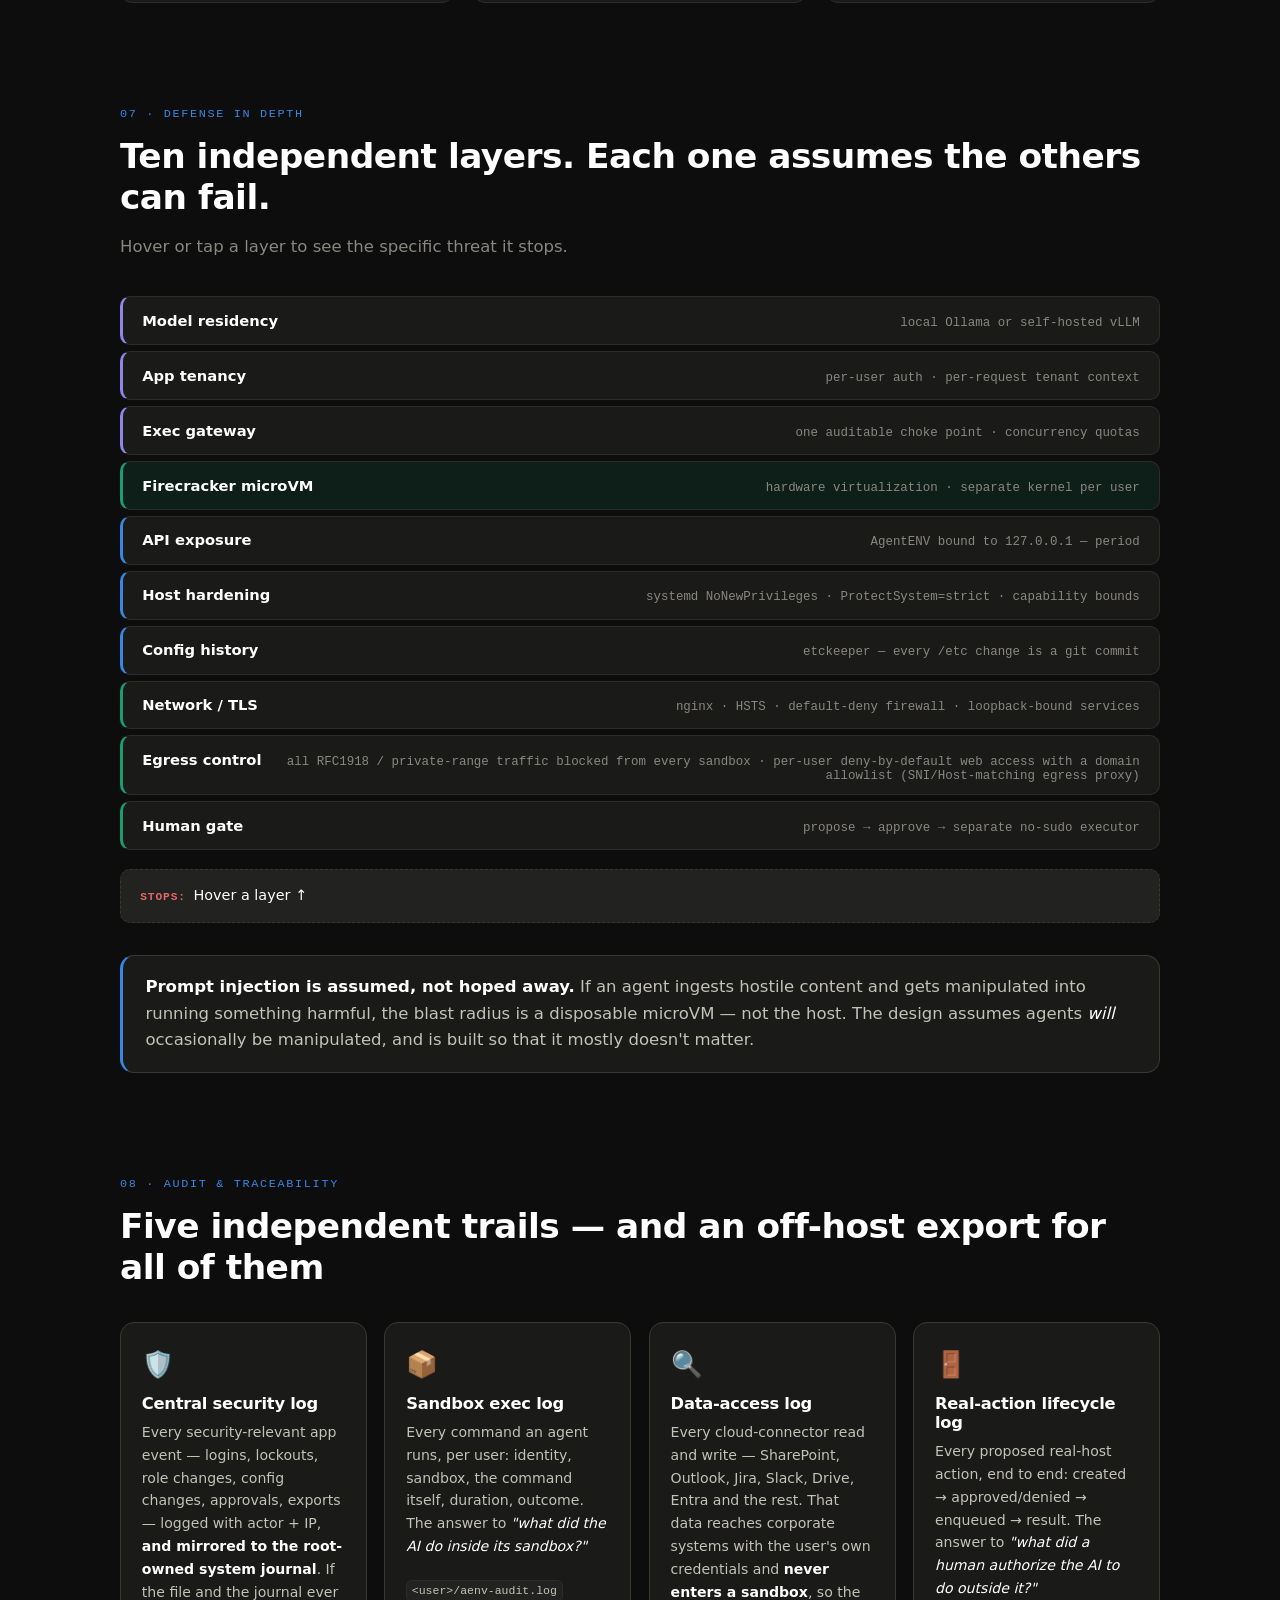
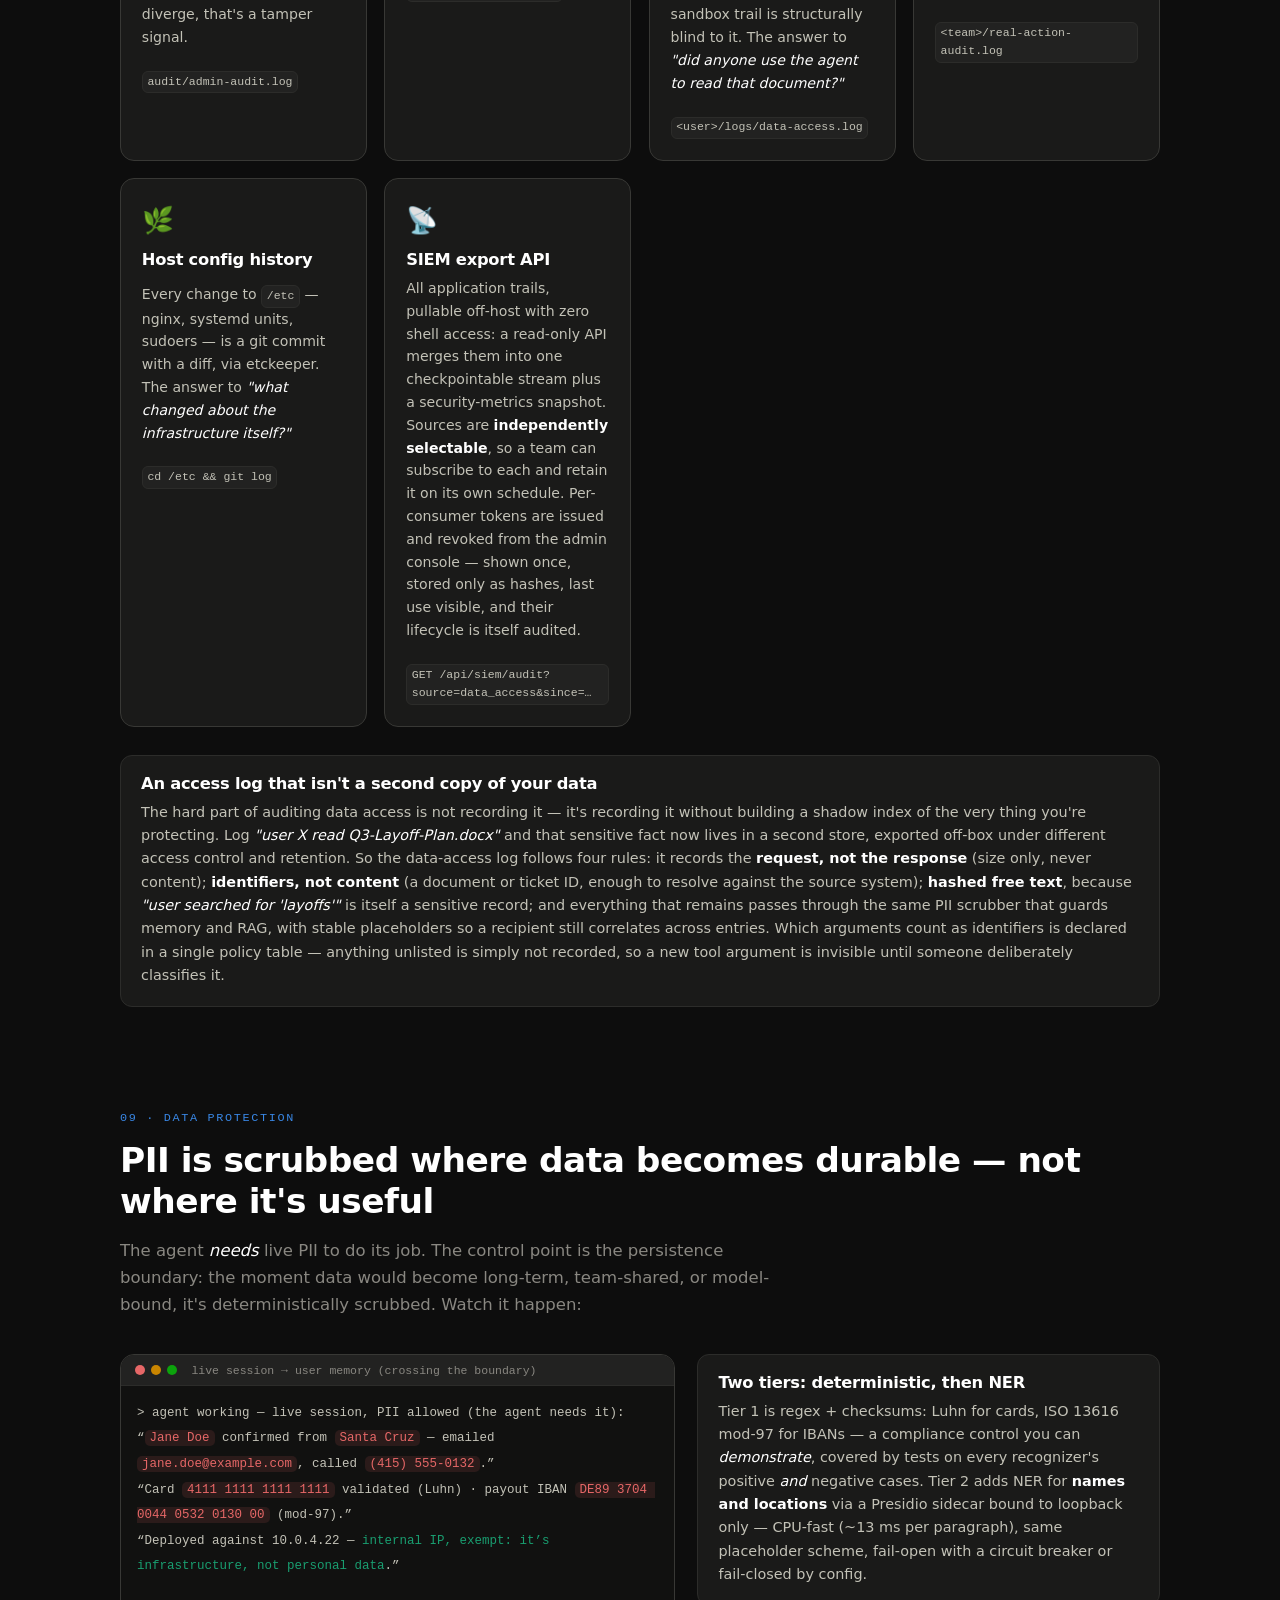
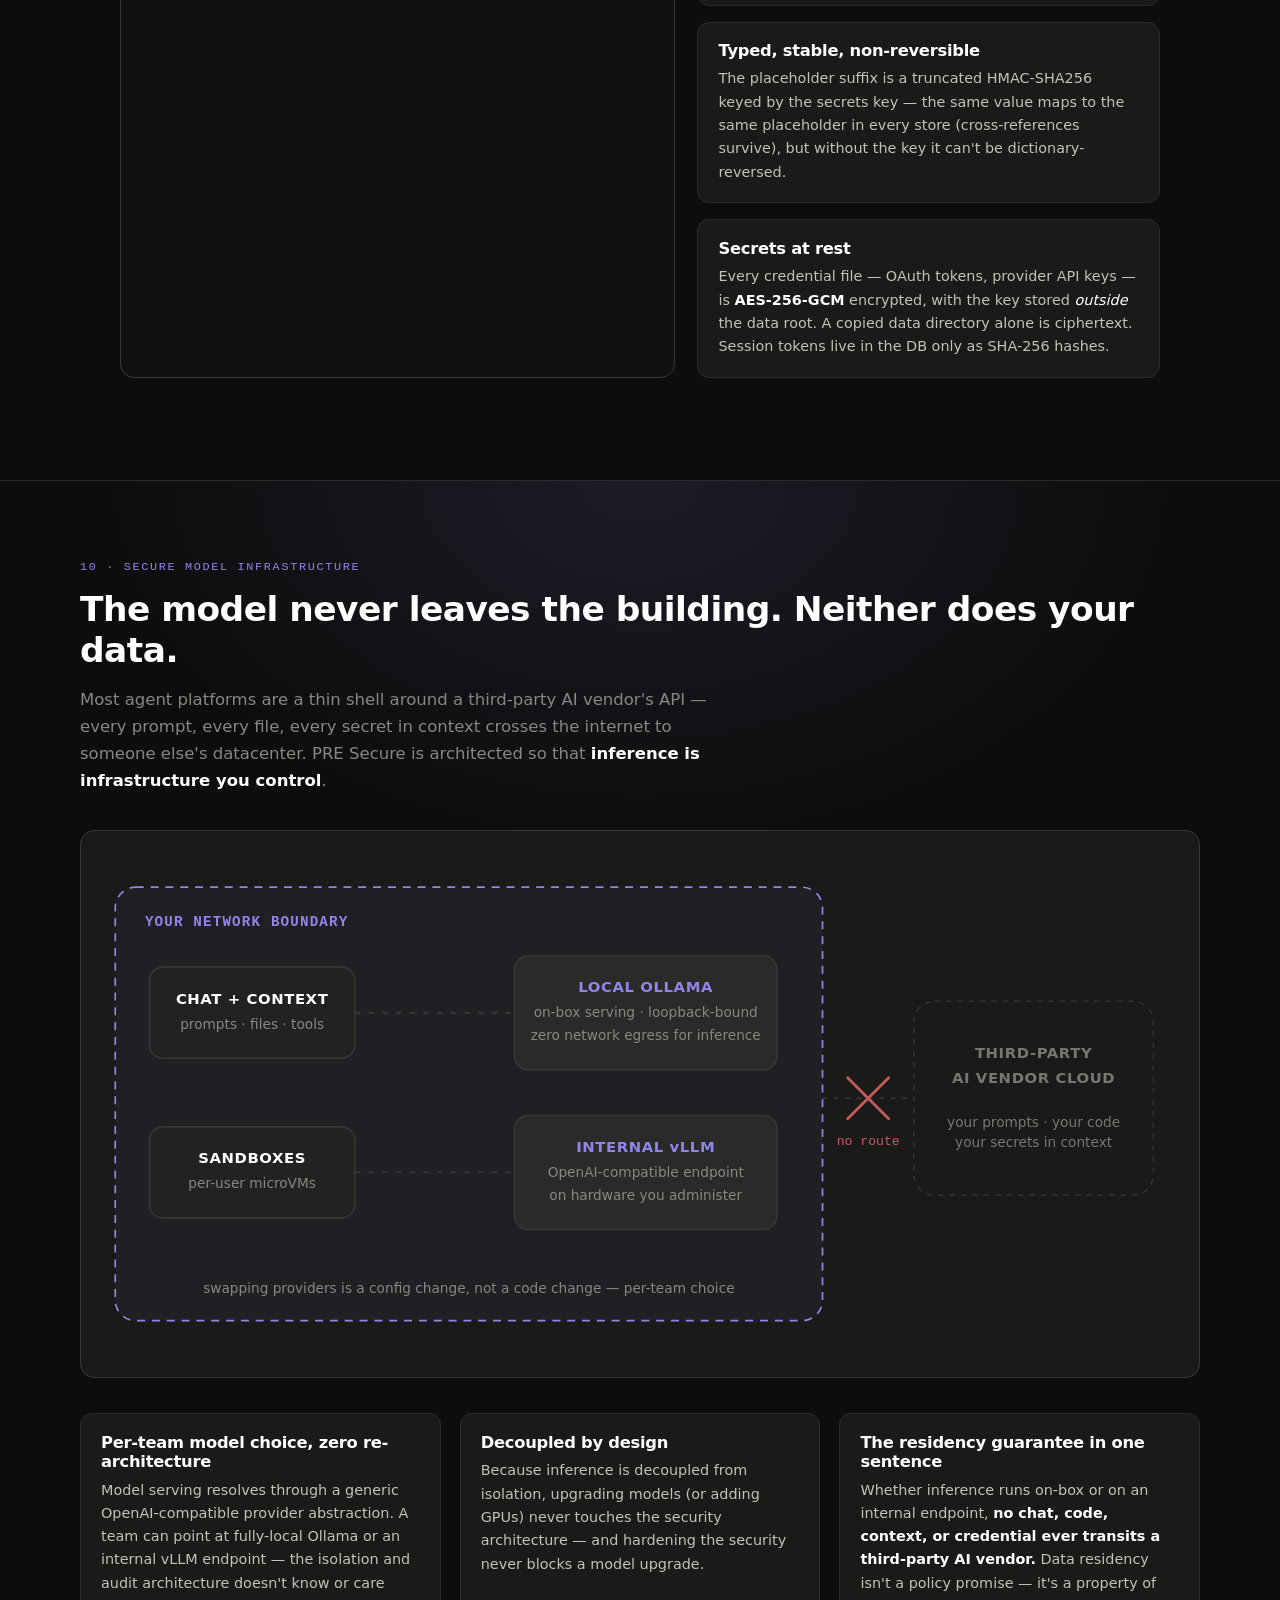
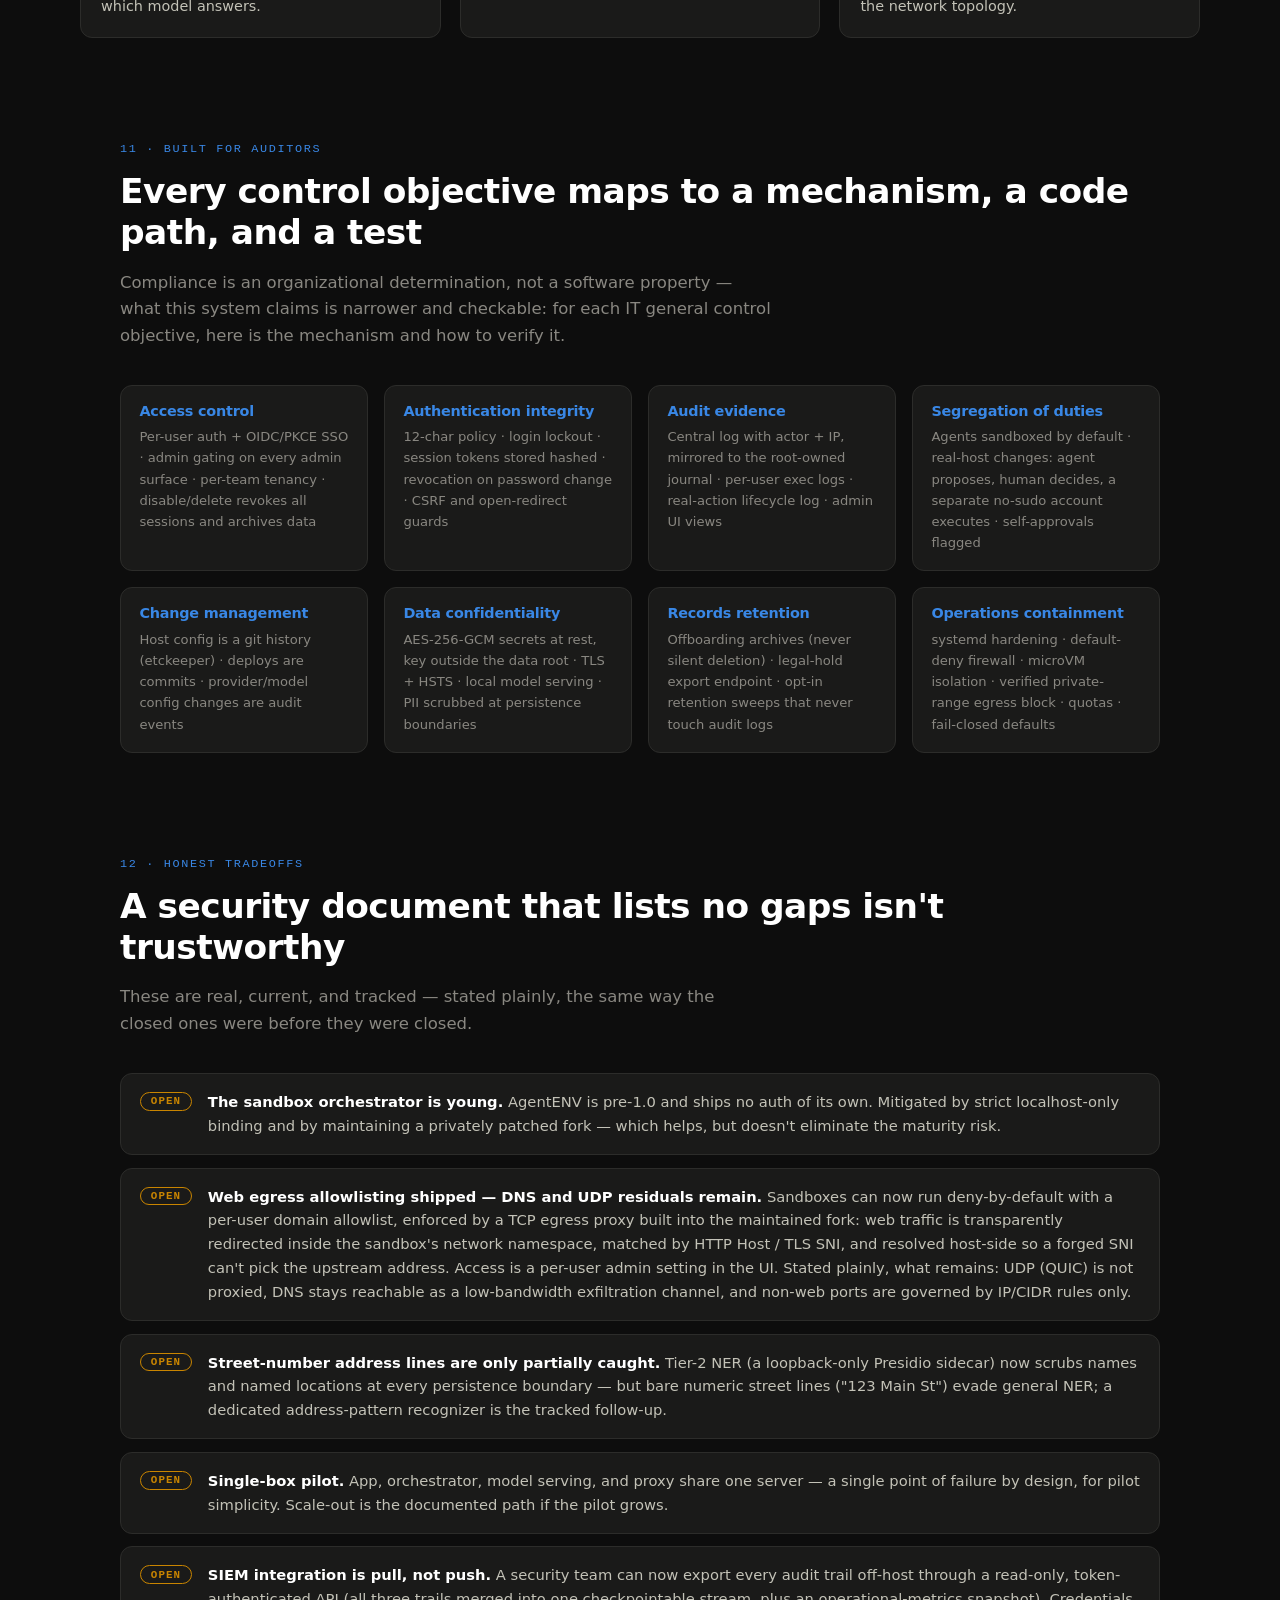
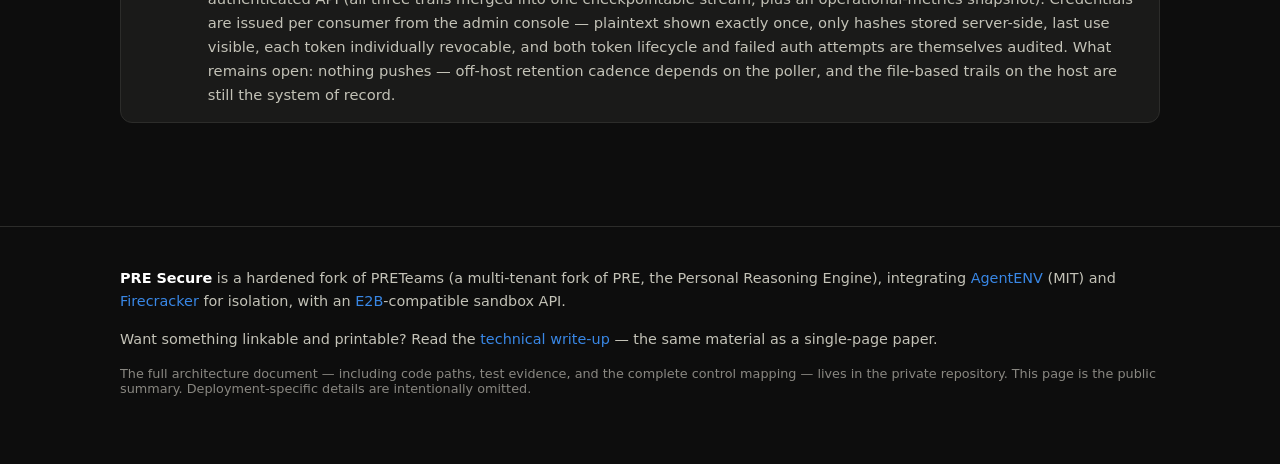
==== commit 35f647bd: "feat: add a capabilities section — what people actually do with it The page told the whole containme" ====
--- a/index.html
+++ b/index.html
@@ -17,6 +17,7 @@
   </a>
   <nav>
     <a href="#problem">Problem</a>
+    <a href="#capabilities">Capabilities</a>
     <a href="#architecture">Architecture</a>
     <a href="#flow">Request&nbsp;flow</a>
     <a href="#isolation">Isolation</a>
@@ -36,7 +37,8 @@
     <p class="lede">PRE Secure is a hardened agentic AI platform built around one question: <em>can we give people agents that actually run code and take actions — without handing a probabilistic system deterministic power over real infrastructure?</em></p>
     <p class="lede strong">The answer: agents never touch the host. Every command runs inside a disposable, hardware-isolated Firecracker microVM. The worst thing an agent can do is destroy a sandbox that never mattered.</p>
     <div class="hero-cta">
-      <a class="btn" href="#architecture">Explore the architecture</a>
+      <a class="btn" href="#capabilities">See what it can do</a>
+      <a class="btn ghost" href="#architecture">Explore the architecture</a>
       <a class="btn ghost" href="#gate">Try the approval gate</a>
       <a class="btn ghost" href="paper.html">Read the write-up 📄</a>
     </div>
@@ -142,10 +144,32 @@
   </div>
 </section>
 
+<!-- ============================================================ CAPABILITIES -->
+<section class="section" id="capabilities">
+  <div class="sec-head reveal">
+    <p class="kicker">02 · WHAT PEOPLE DO WITH IT</p>
+    <h2>The security is the architecture. This is the product.</h2>
+    <p class="sub">Everything else on this page is about containment. This is what's inside it: a full agentic assistant for every user on the team, running on models you host.</p>
+  </div>
+  <div class="audit-grid reveal">
+    <div class="acard"><div class="a-ic">🖥️</div><h4>A real dev machine, per user</h4><p>The agent writes code, runs it, reads the output, and iterates — installs packages, builds projects, crunches data files. State persists between sessions. The machine is disposable, and it is never the host.</p></div>
+    <div class="acard"><div class="a-ic">🧠</div><h4>Memory that compounds</h4><p>A per-user memory pool, knowledge graph, and experience ledger, auto-extracted from conversations. It learns your context and preferences once — privately, never team-visible.</p></div>
+    <div class="acard"><div class="a-ic">📚</div><h4>Team document intelligence</h4><p>Per-team RAG indexes: upload documents, index them, and get answers grounded in the team's own material — the team's knowledge, searchable from chat.</p></div>
+    <div class="acard"><div class="a-ic">🔌</div><h4>20 enterprise connectors</h4><p>GitHub, Jira, Confluence, ServiceNow, Slack, SharePoint, Outlook mail + calendar (it can RSVP for you), Google Workspace, Linear, Zoom, Figma, Asana, Dynamics 365, Telegram, Smartsheet — plus Entra ID directory lookups. Your credentials, acting only as you.</p></div>
+    <div class="acard"><div class="a-ic">⏰</div><h4>Automation that runs while you don't</h4><p>Cron schedules, file watchers, and webhooks fire agents on time or on events. Background agents grind through long tasks; parallel sub-agents fan out over big ones.</p></div>
+    <div class="acard"><div class="a-ic">🧬</div><h4>Skills that improve themselves</h4><p>Recurring workflows crystallize into reusable skills automatically, shared through a team marketplace. A skill that fails in real use revises itself — and rolls back if the revision doesn't beat the original.</p></div>
+    <div class="acard"><div class="a-ic">📊</div><h4>Live dashboards &amp; documents</h4><p>Generated HTML artifacts that stay live, polished PDF export, image generation, tabular data views. Ask for a command center; get one.</p></div>
+    <div class="acard"><div class="a-ic">🎯</div><h4>A model that learns you</h4><p>Calibrated per-tool confidence built from detected feedback, and PII-scrubbed fine-tuning exports — so the team's model improves on its own real usage.</p></div>
+  </div>
+  <div class="callout reveal">
+    <strong>Every capability inherits the same containment.</strong> Code runs in the microVM, every connector call lands in the data-access trail, memory and training exports pass the PII scrubber, and anything that would touch real infrastructure goes through the human gate below.
+  </div>
+</section>
+
 <!-- ============================================================ ARCHITECTURE -->
 <section class="section" id="architecture">
   <div class="sec-head reveal">
-    <p class="kicker">02 · ARCHITECTURE AT A GLANCE</p>
+    <p class="kicker">03 · ARCHITECTURE AT A GLANCE</p>
     <h2>Every path a request can take — and the one path that doesn't exist</h2>
     <p class="sub">Hover any component for what it does. The moving dashes are the live paths a request actually follows.</p>
   </div>
@@ -237,7 +261,7 @@
 <!-- ============================================================ REQUEST FLOW -->
 <section class="section" id="flow">
   <div class="sec-head reveal">
-    <p class="kicker">03 · REQUEST FLOW</p>
+    <p class="kicker">04 · REQUEST FLOW</p>
     <h2>Follow one command through the whole system</h2>
     <p class="sub">Step through what happens when a user asks their agent to run something. Watch the audit log write itself.</p>
   </div>
@@ -274,7 +298,7 @@
 <!-- ============================================================ ISOLATION -->
 <section class="section" id="isolation">
   <div class="sec-head reveal">
-    <p class="kicker">04 · THE ISOLATION LADDER</p>
+    <p class="kicker">05 · THE ISOLATION LADDER</p>
     <h2>Same exploit, three very different blast radii</h2>
     <p class="sub">Watch the ripple. The question isn't whether an agent will ever run something hostile — it's what happens when it does.</p>
   </div>
@@ -356,7 +380,7 @@
 <!-- ============================================================ APPROVAL GATE -->
 <section class="section" id="gate">
   <div class="sec-head reveal">
-    <p class="kicker">05 · THE HUMAN APPROVAL GATE</p>
+    <p class="kicker">06 · THE HUMAN APPROVAL GATE</p>
     <h2>One narrow door out of the sandbox — and a human holds the key</h2>
     <p class="sub">Sometimes a task genuinely needs to touch the real host. The agent can <em>propose</em> that. It can never <em>do</em> it. Try it yourself — you're the admin below.</p>
   </div>
@@ -416,7 +440,7 @@
 <!-- ============================================================ DEFENSE IN DEPTH -->
 <section class="section" id="defense">
   <div class="sec-head reveal">
-    <p class="kicker">06 · DEFENSE IN DEPTH</p>
+    <p class="kicker">07 · DEFENSE IN DEPTH</p>
     <h2>Ten independent layers. Each one assumes the others can fail.</h2>
     <p class="sub">Hover or tap a layer to see the specific threat it stops.</p>
   </div>
@@ -441,7 +465,7 @@
 <!-- ============================================================ AUDIT -->
 <section class="section" id="audit">
   <div class="sec-head reveal">
-    <p class="kicker">07 · AUDIT &amp; TRACEABILITY</p>
+    <p class="kicker">08 · AUDIT &amp; TRACEABILITY</p>
     <h2>Five independent trails — and an off-host export for all of them</h2>
   </div>
   <div class="audit-grid reveal">
@@ -462,7 +486,7 @@
 <!-- ============================================================ DATA PROTECTION -->
 <section class="section" id="data">
   <div class="sec-head reveal">
-    <p class="kicker">08 · DATA PROTECTION</p>
+    <p class="kicker">09 · DATA PROTECTION</p>
     <h2>PII is scrubbed where data becomes durable — not where it's useful</h2>
     <p class="sub">The agent <em>needs</em> live PII to do its job. The control point is the persistence boundary: the moment data would become long-term, team-shared, or model-bound, it's deterministically scrubbed. Watch it happen:</p>
   </div>
@@ -482,7 +506,7 @@
 <!-- ============================================================ MODEL INFRA -->
 <section class="section featured-section" id="models">
   <div class="sec-head reveal">
-    <p class="kicker violet-k">09 · SECURE MODEL INFRASTRUCTURE</p>
+    <p class="kicker violet-k">10 · SECURE MODEL INFRASTRUCTURE</p>
     <h2>The model never leaves the building. Neither does your data.</h2>
     <p class="sub">Most agent platforms are a thin shell around a third-party AI vendor's API — every prompt, every file, every secret in context crosses the internet to someone else's datacenter. PRE Secure is architected so that <strong>inference is infrastructure you control</strong>.</p>
   </div>
@@ -530,7 +554,7 @@
 <!-- ============================================================ SOX -->
 <section class="section" id="sox">
   <div class="sec-head reveal">
-    <p class="kicker">10 · BUILT FOR AUDITORS</p>
+    <p class="kicker">11 · BUILT FOR AUDITORS</p>
     <h2>Every control objective maps to a mechanism, a code path, and a test</h2>
     <p class="sub">Compliance is an organizational determination, not a software property — what this system claims is narrower and checkable: for each IT general control objective, here is the mechanism and how to verify it.</p>
   </div>
@@ -549,7 +573,7 @@
 <!-- ============================================================ CANDOR -->
 <section class="section" id="candor">
   <div class="sec-head reveal">
-    <p class="kicker">11 · HONEST TRADEOFFS</p>
+    <p class="kicker">12 · HONEST TRADEOFFS</p>
     <h2>A security document that lists no gaps isn't trustworthy</h2>
     <p class="sub">These are real, current, and tracked — stated plainly, the same way the closed ones were before they were closed.</p>
   </div>
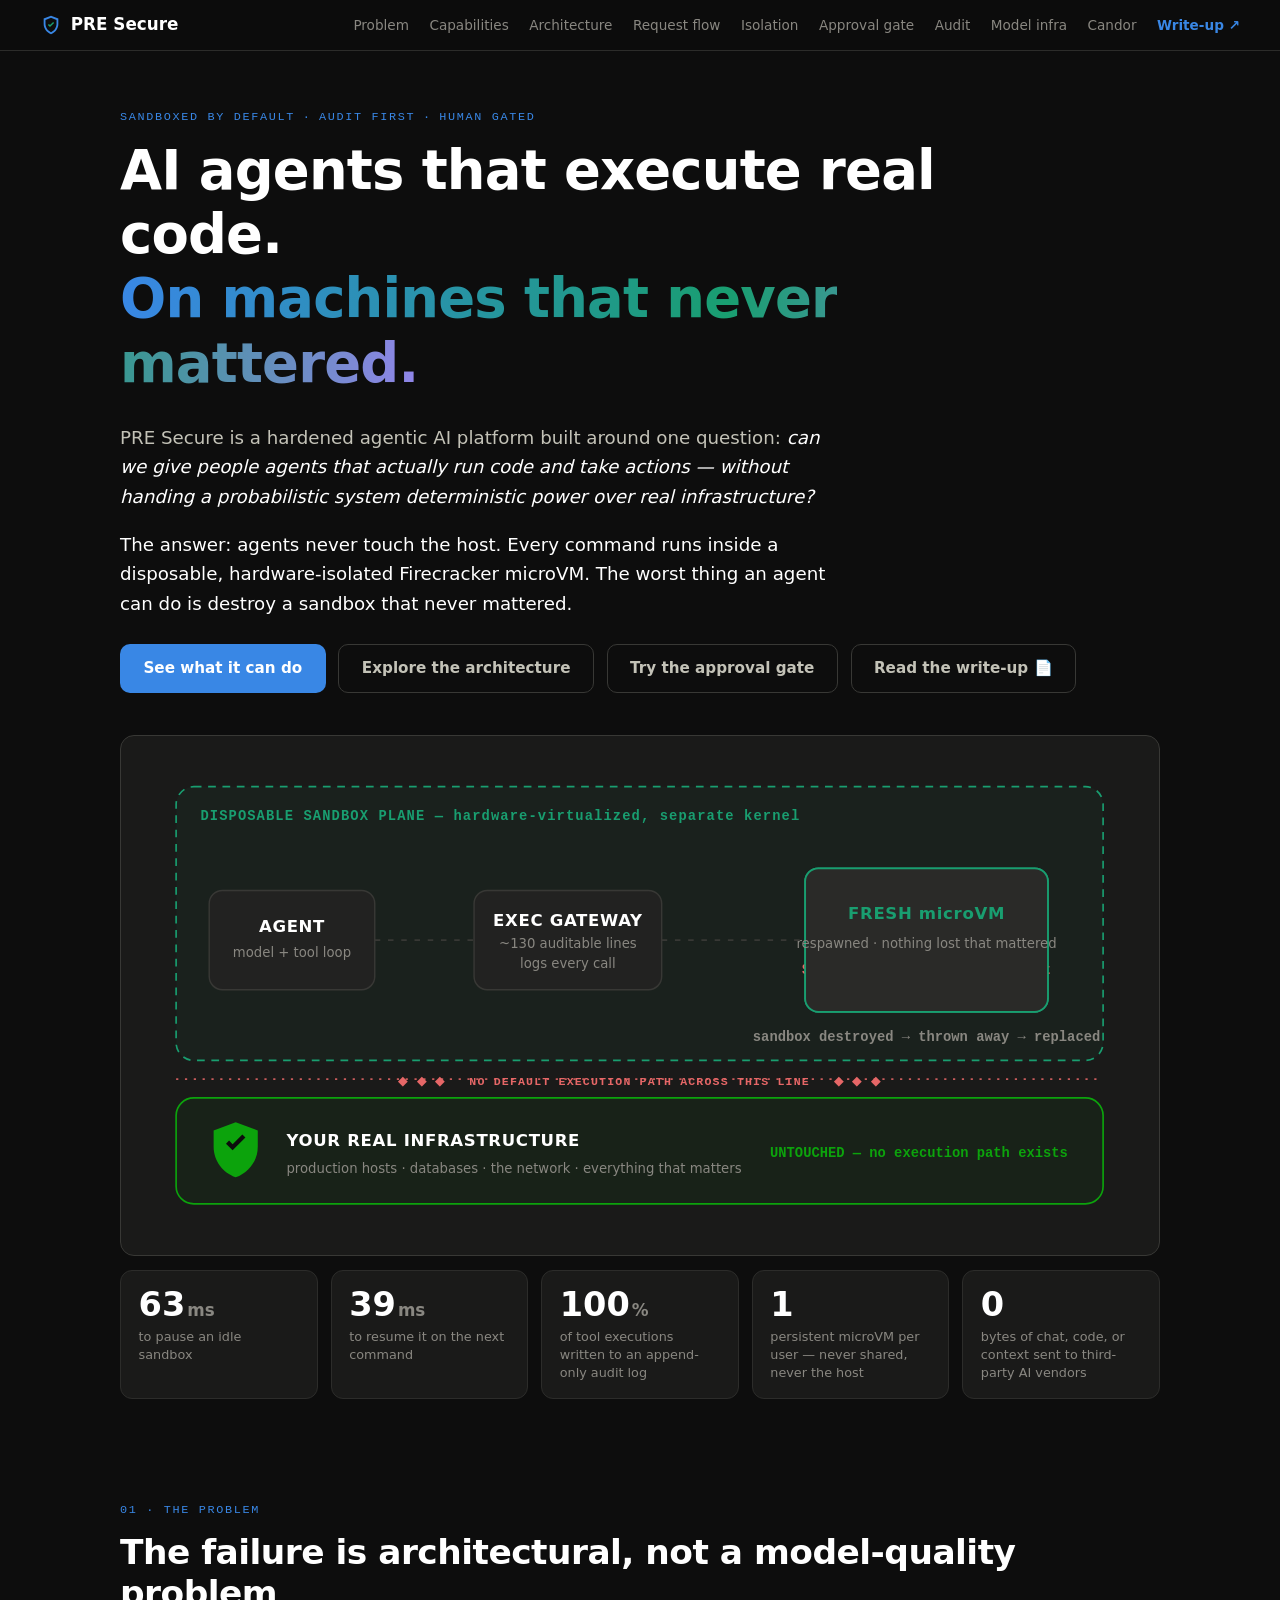
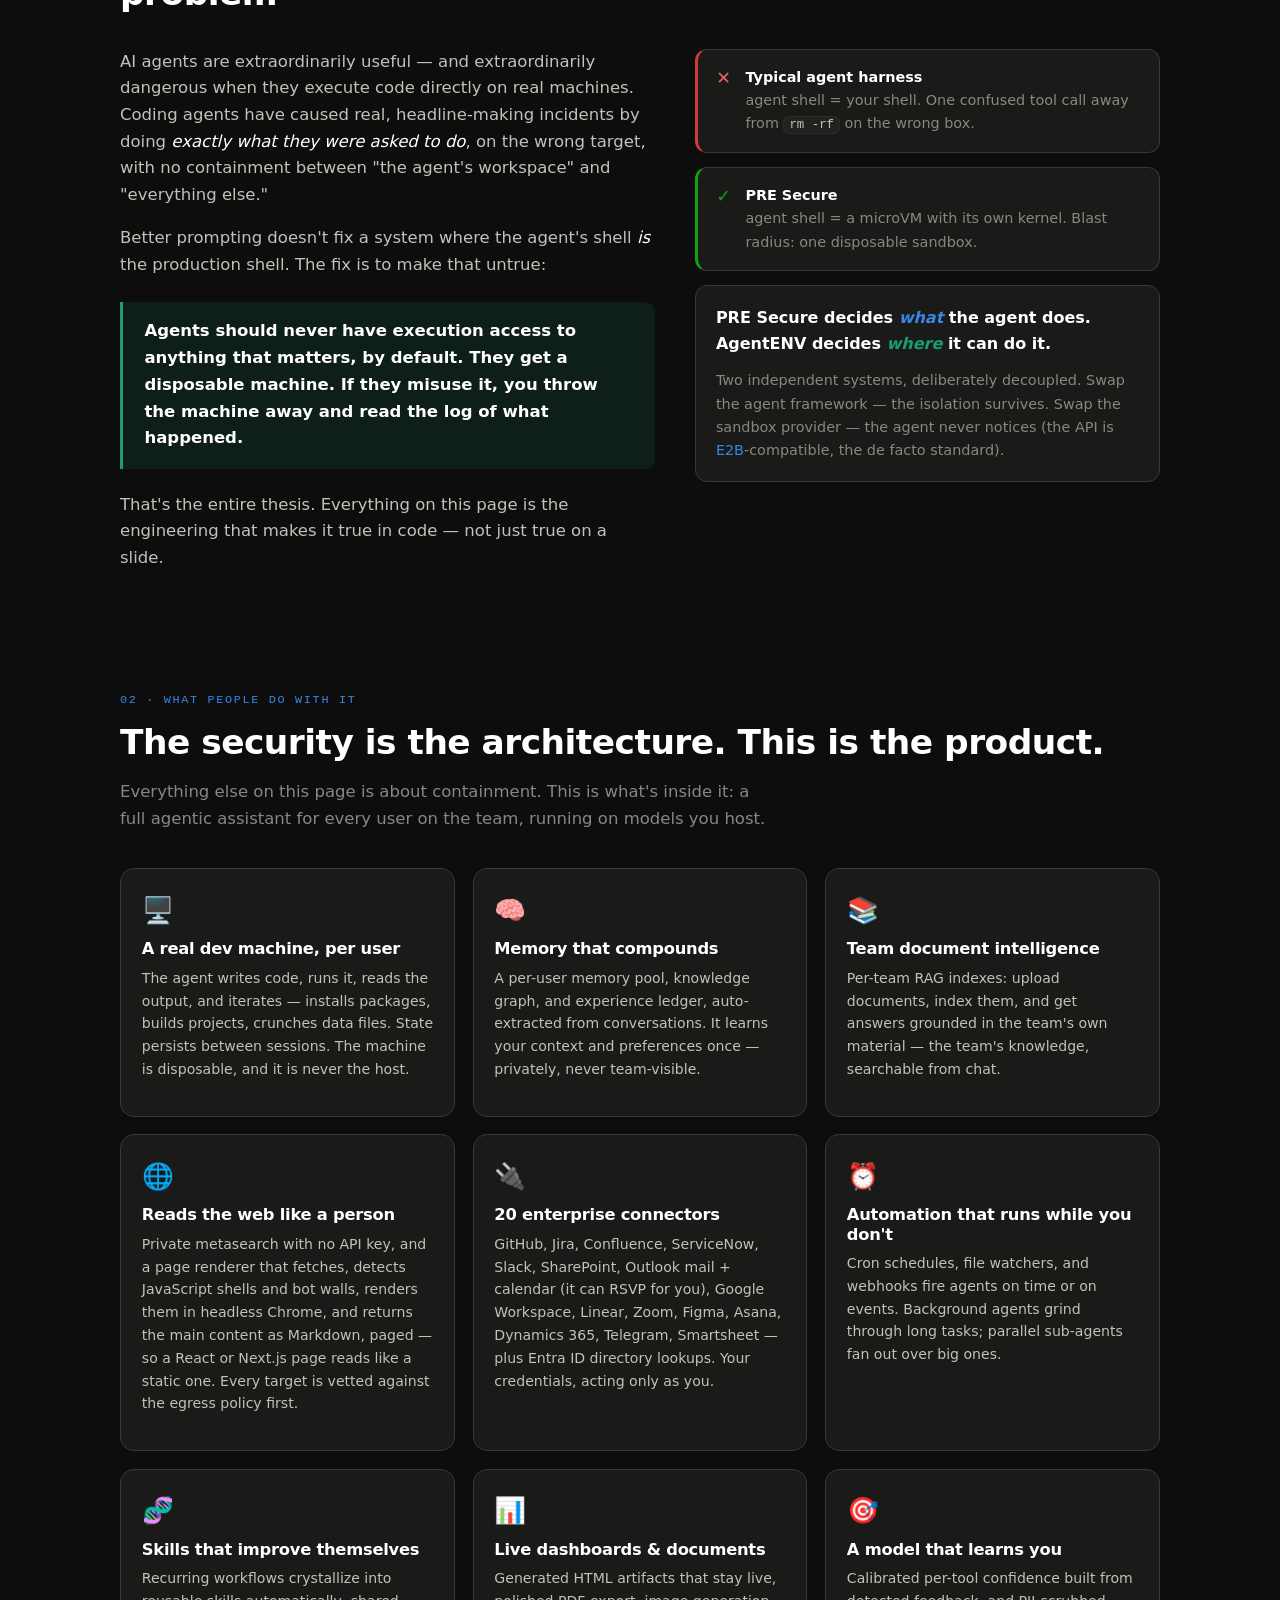
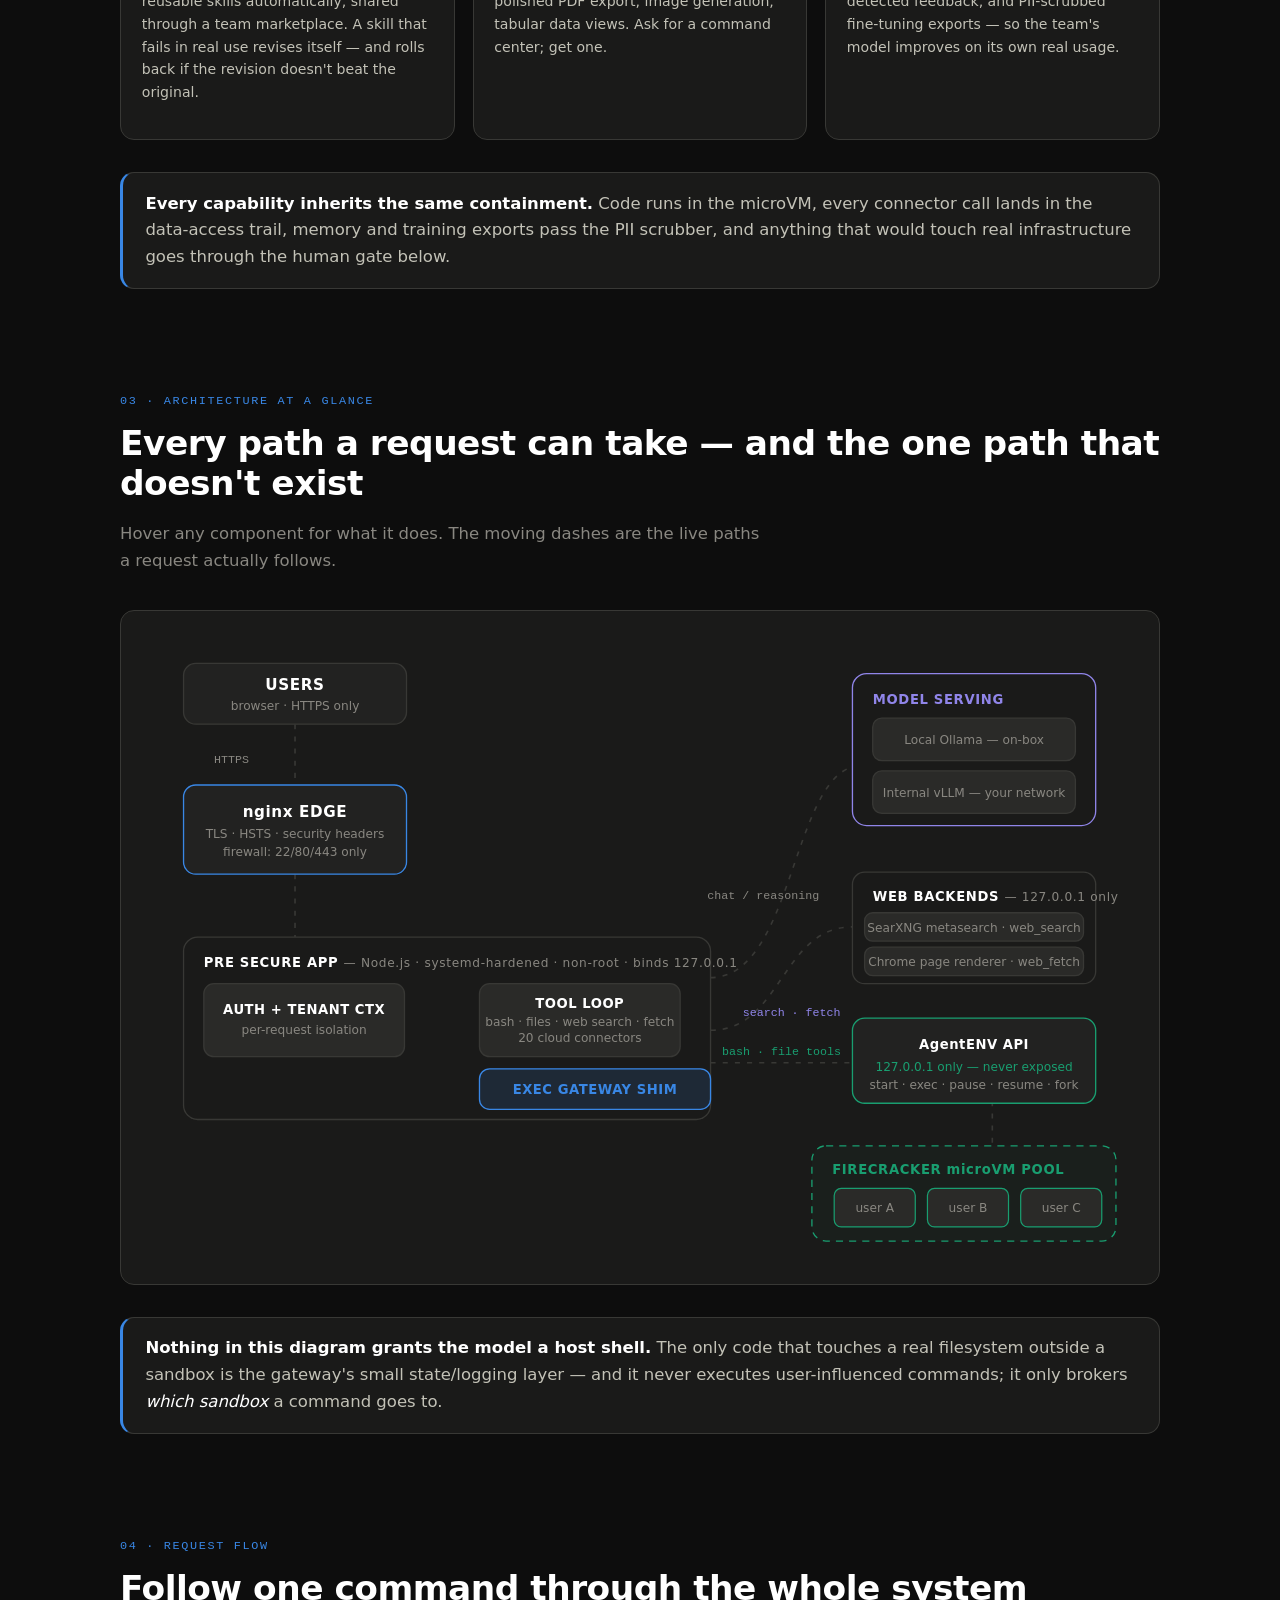
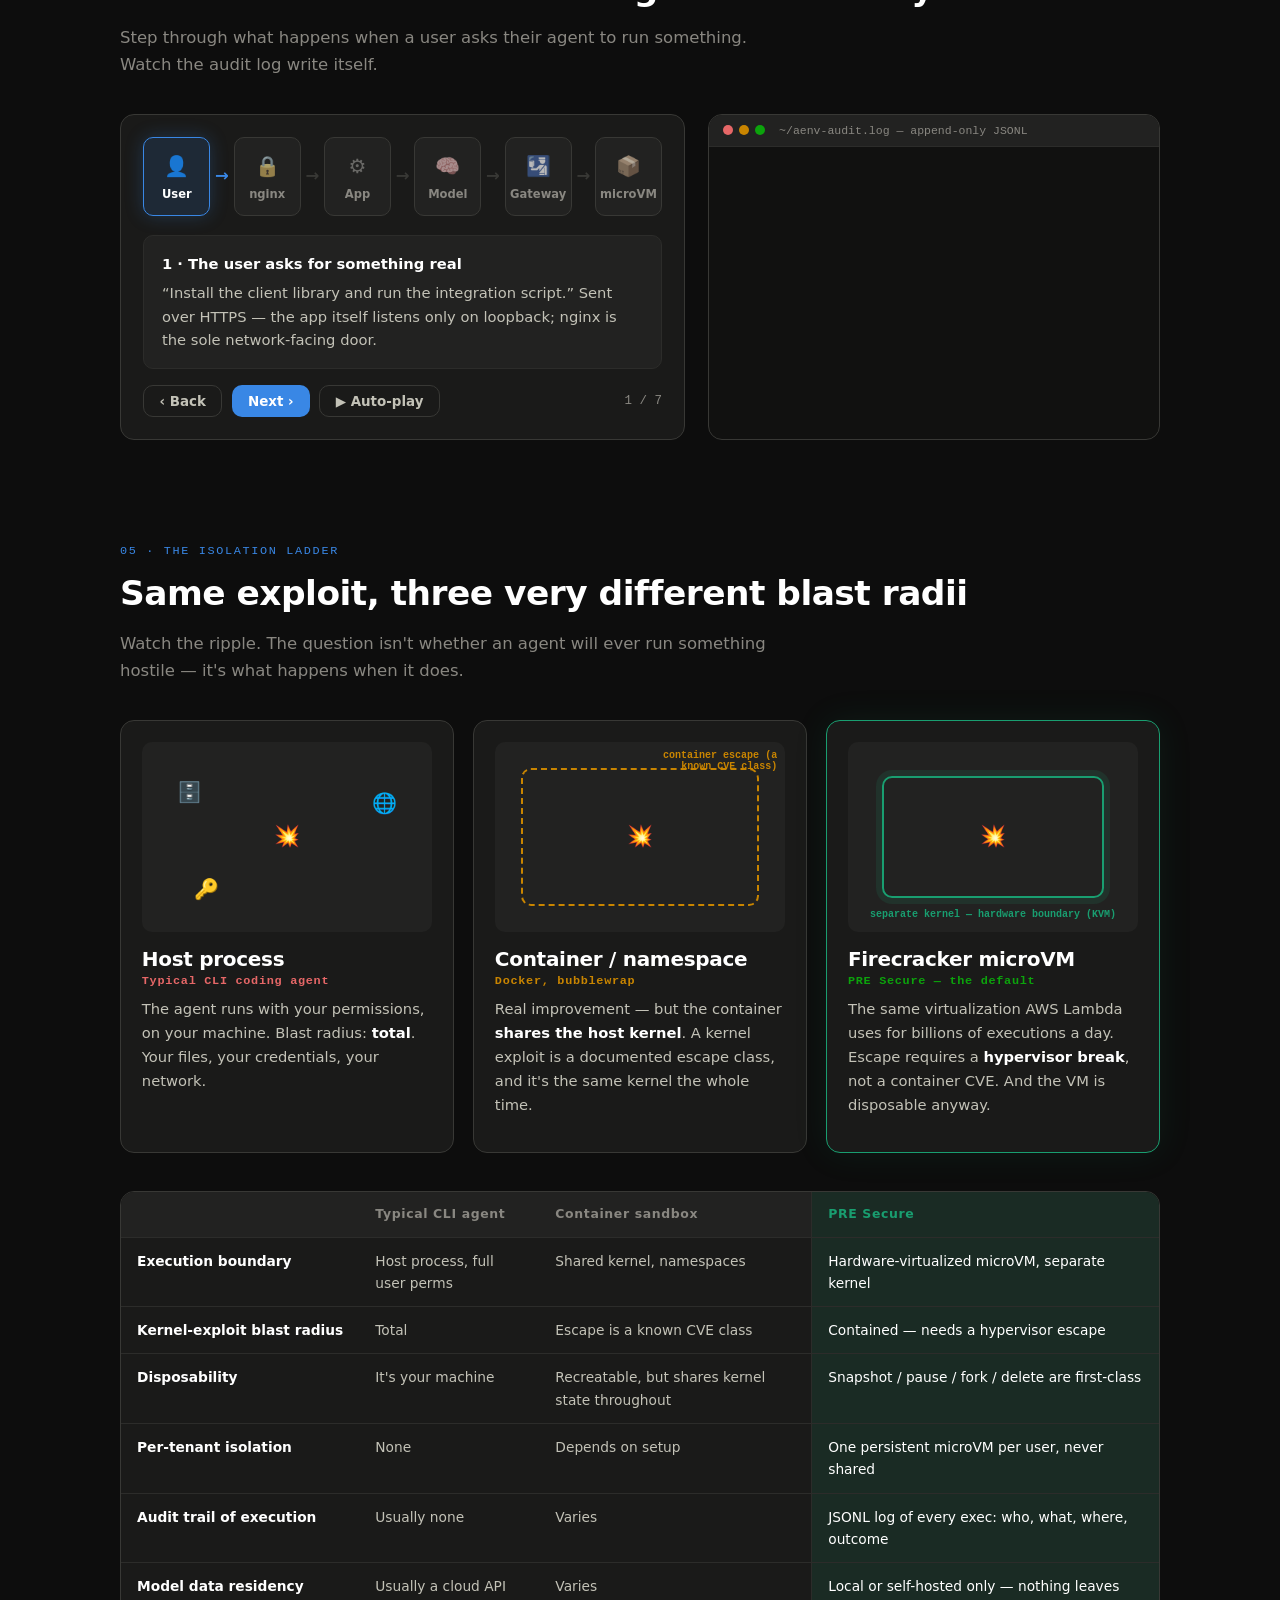
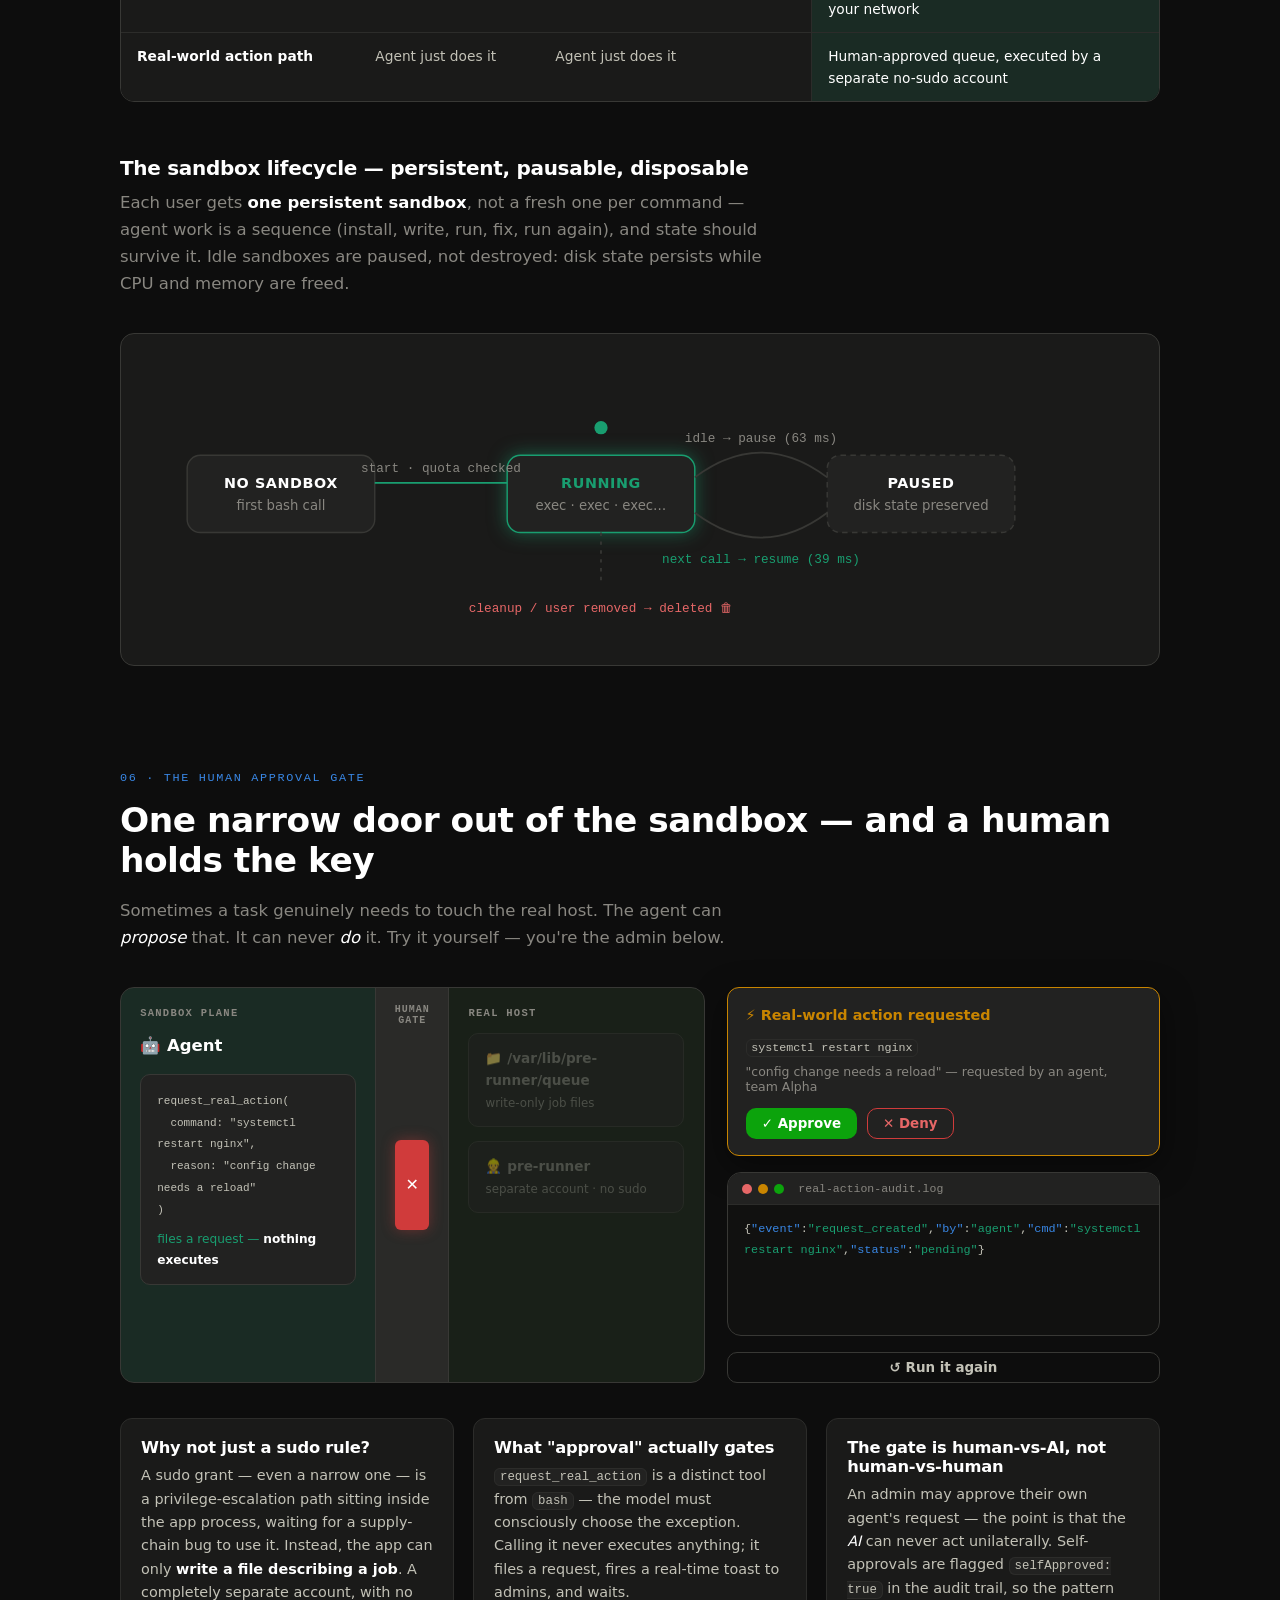
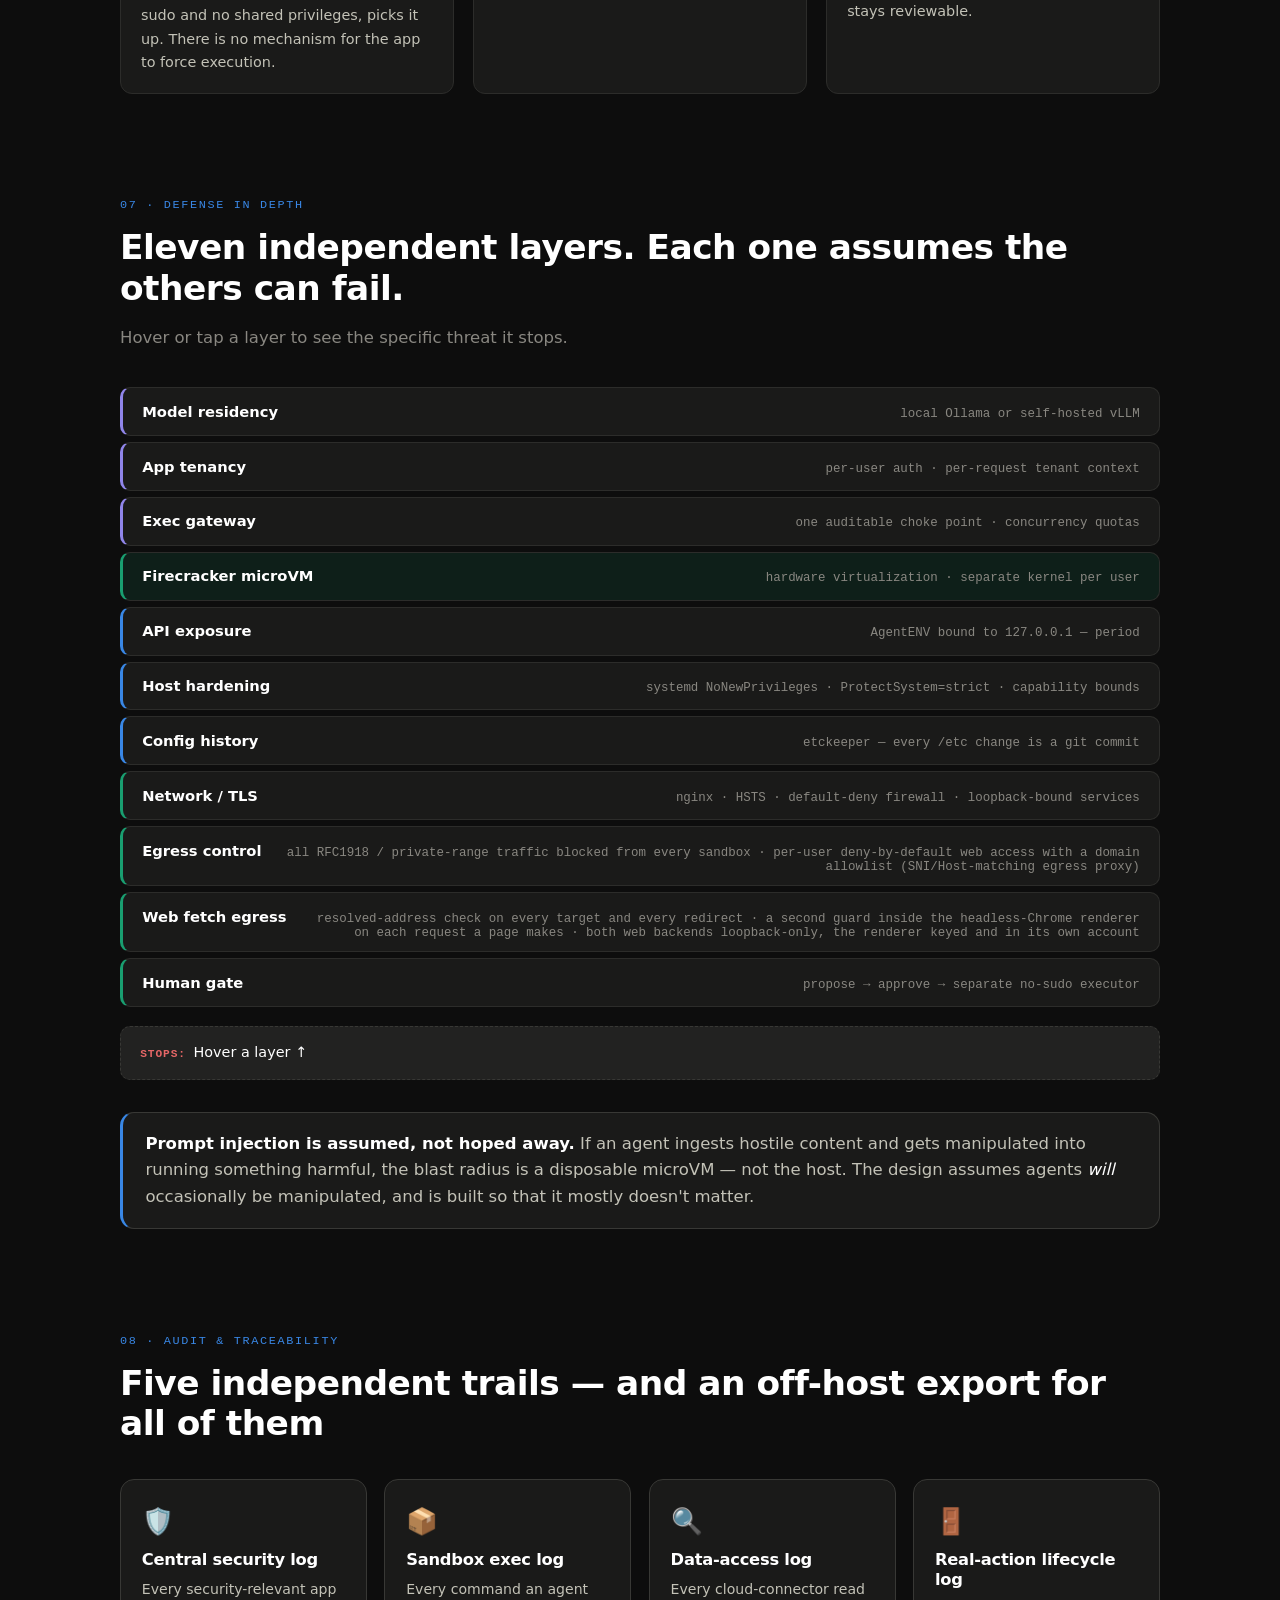
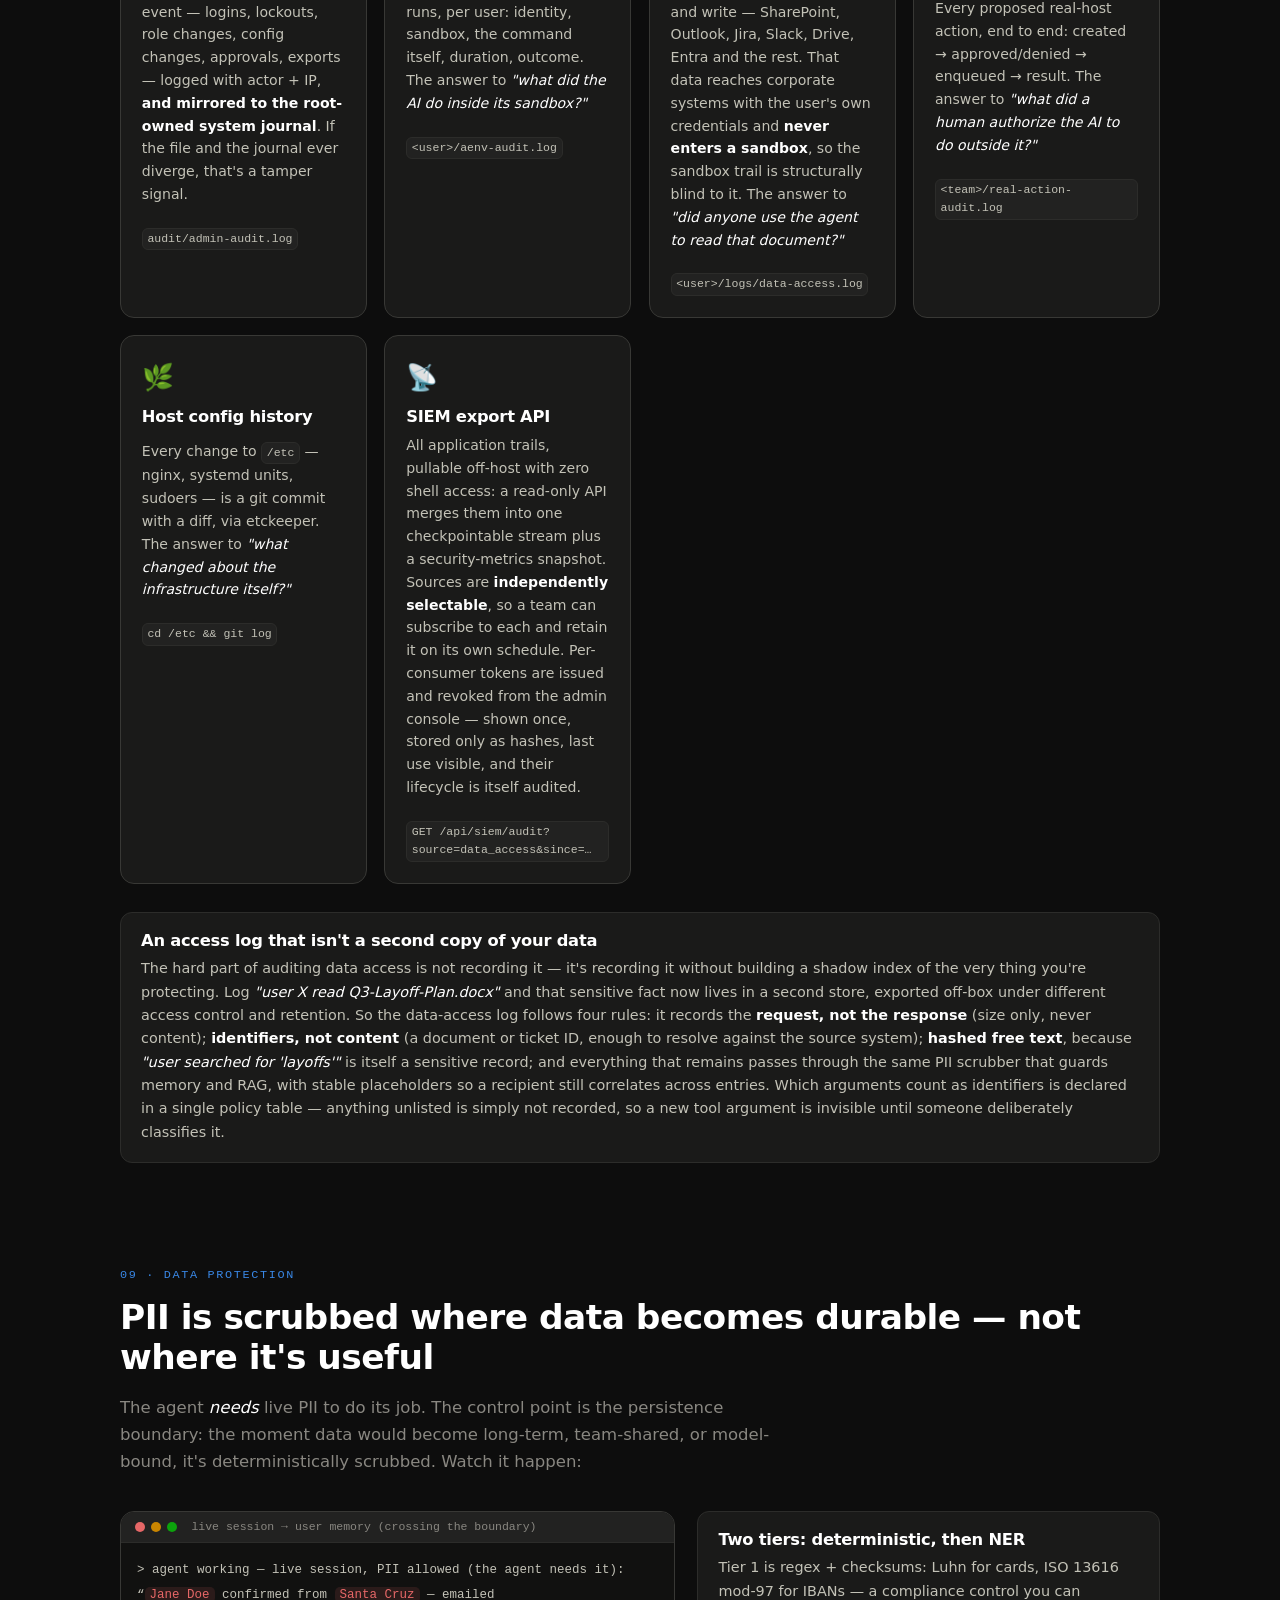
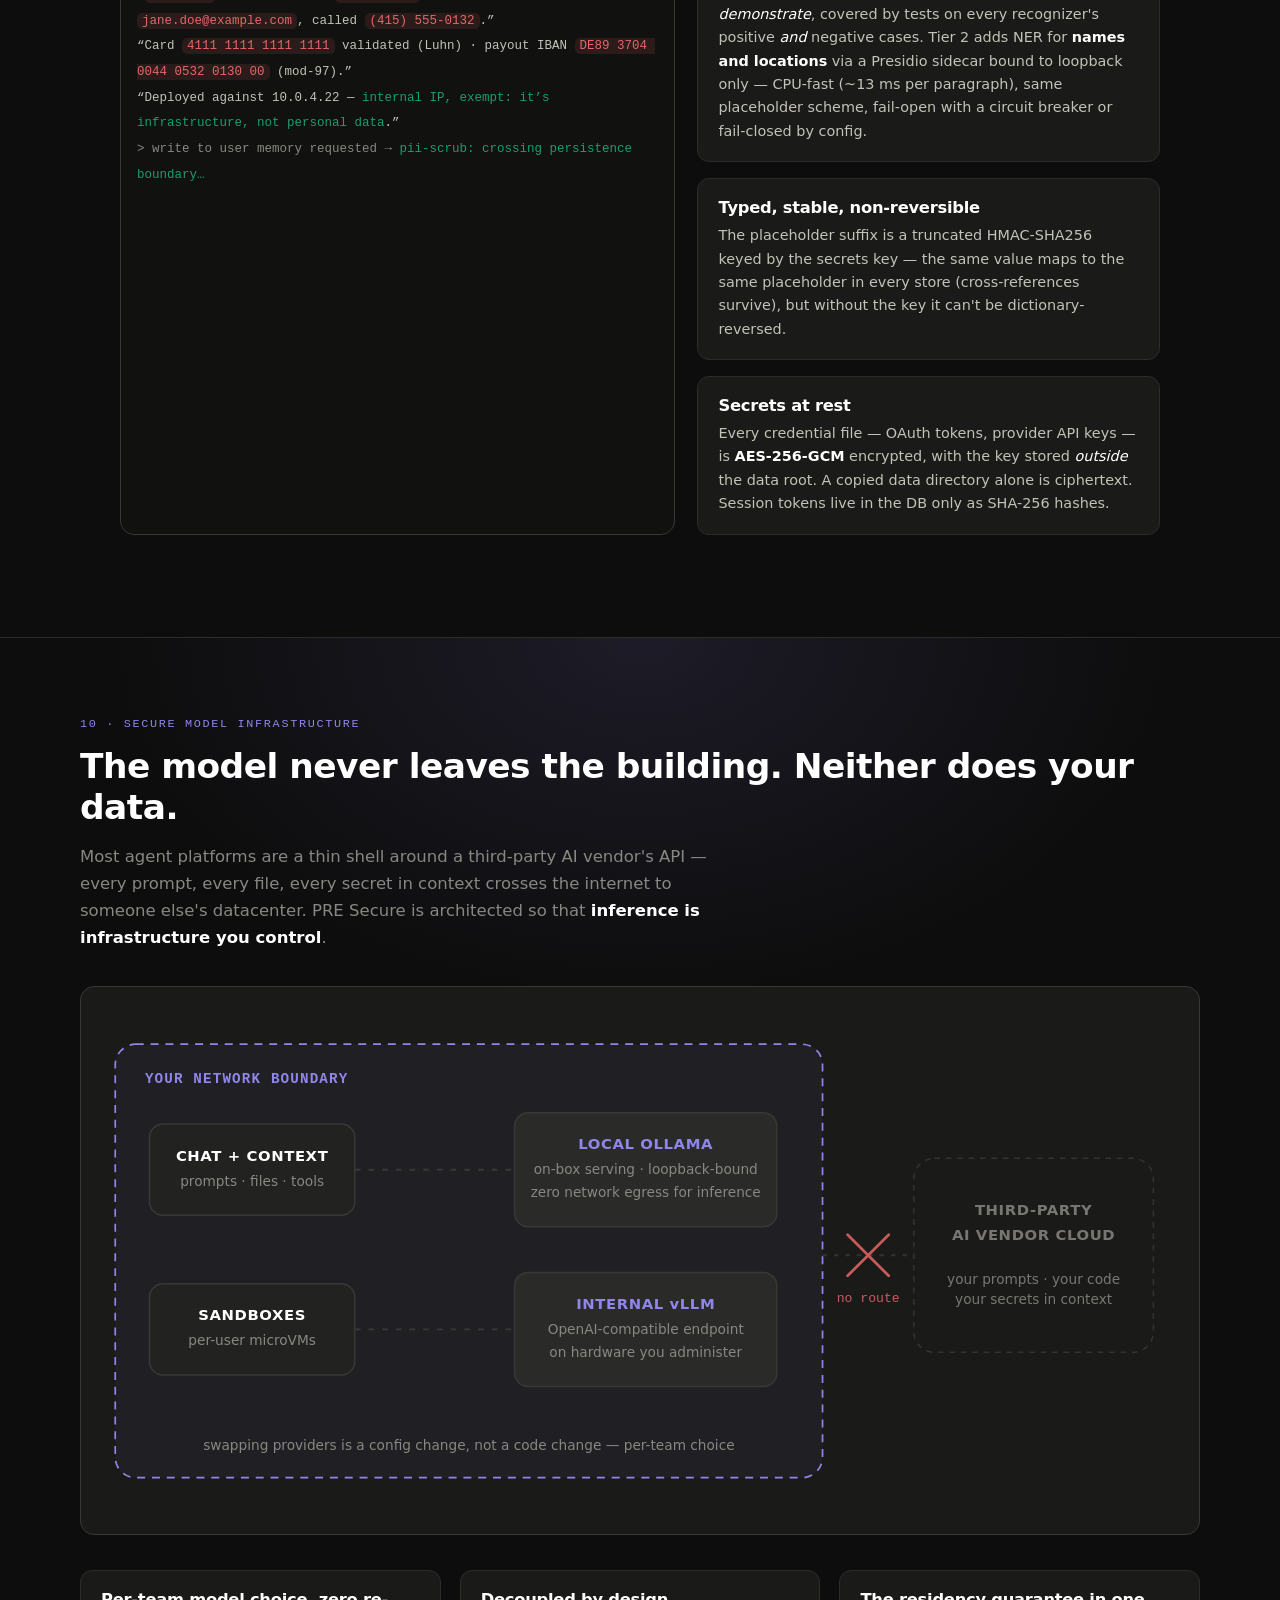
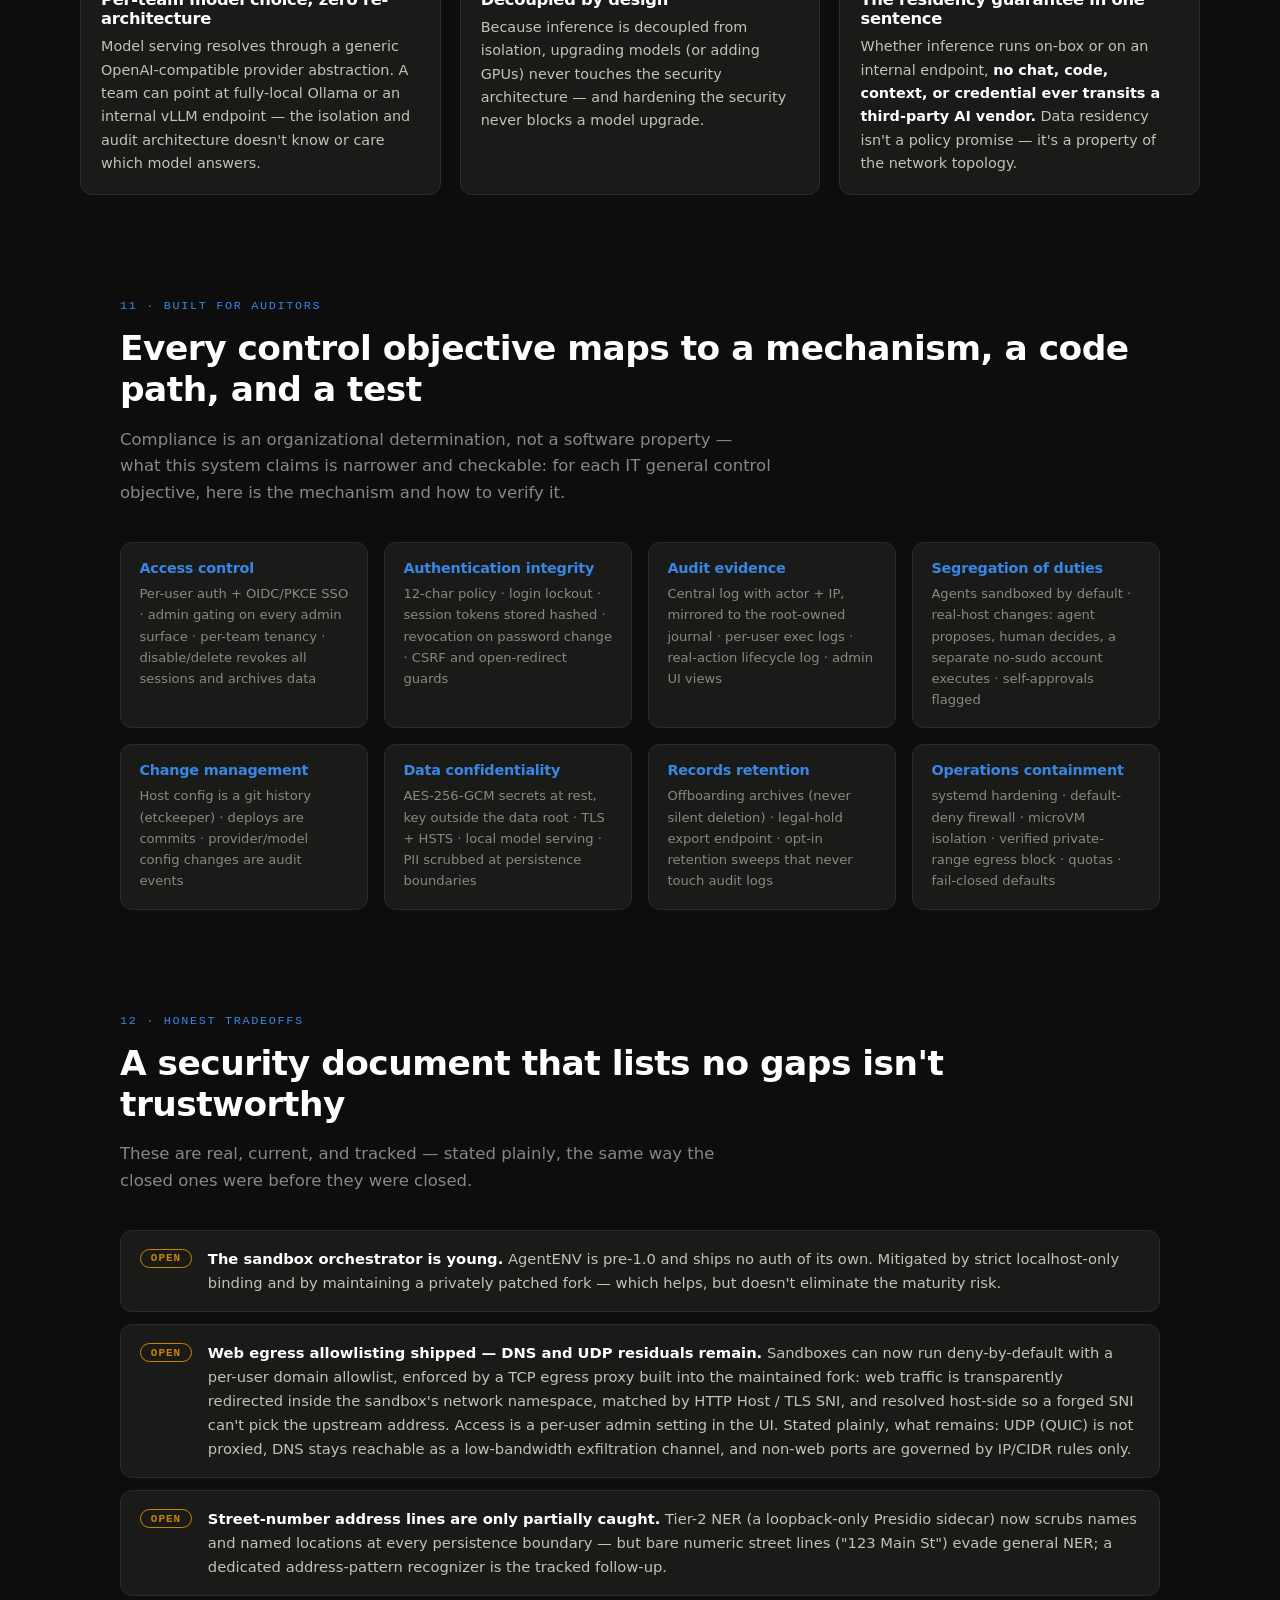
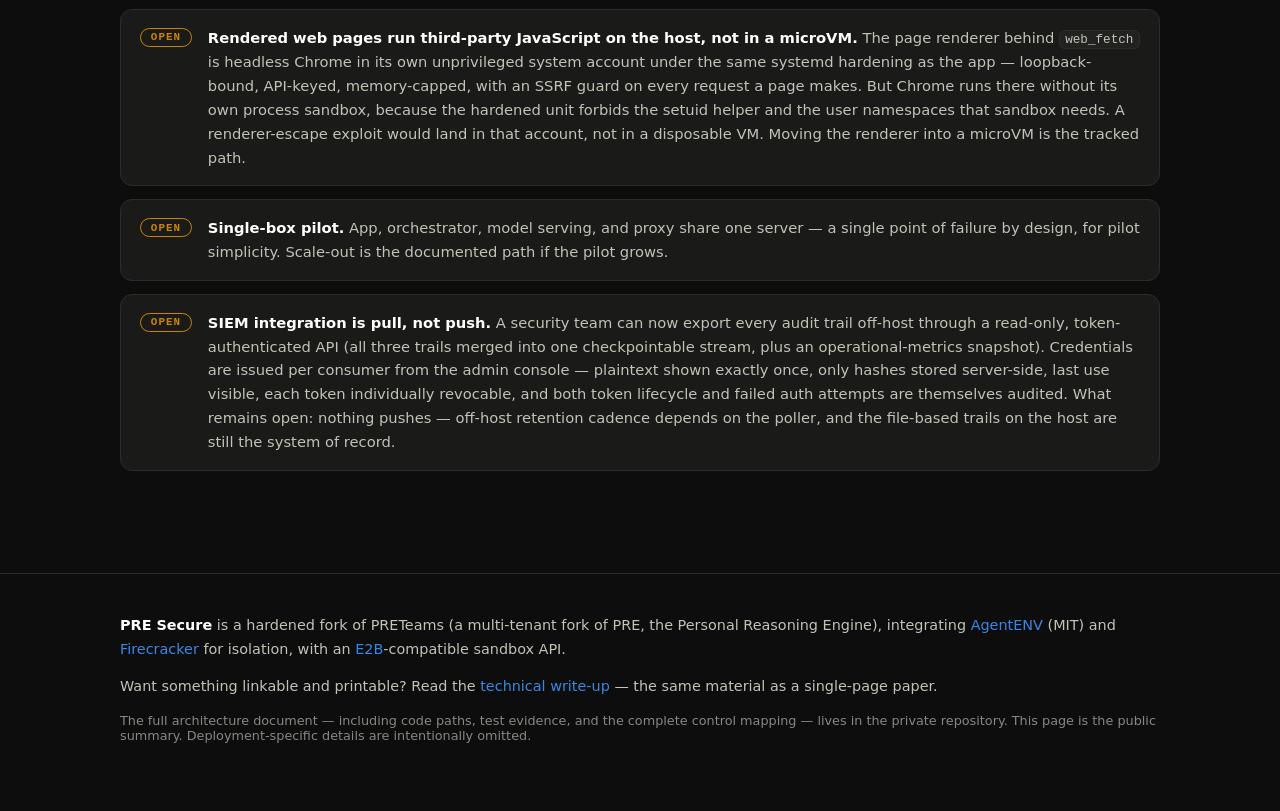
==== commit bf397448: "feat: the web renderer — capability card, architecture node, eleventh layer, candor item - Capabilit" ====
--- a/index.html
+++ b/index.html
@@ -151,10 +151,11 @@
     <h2>The security is the architecture. This is the product.</h2>
     <p class="sub">Everything else on this page is about containment. This is what's inside it: a full agentic assistant for every user on the team, running on models you host.</p>
   </div>
-  <div class="audit-grid reveal">
+  <div class="audit-grid caps-grid reveal">
     <div class="acard"><div class="a-ic">🖥️</div><h4>A real dev machine, per user</h4><p>The agent writes code, runs it, reads the output, and iterates — installs packages, builds projects, crunches data files. State persists between sessions. The machine is disposable, and it is never the host.</p></div>
     <div class="acard"><div class="a-ic">🧠</div><h4>Memory that compounds</h4><p>A per-user memory pool, knowledge graph, and experience ledger, auto-extracted from conversations. It learns your context and preferences once — privately, never team-visible.</p></div>
     <div class="acard"><div class="a-ic">📚</div><h4>Team document intelligence</h4><p>Per-team RAG indexes: upload documents, index them, and get answers grounded in the team's own material — the team's knowledge, searchable from chat.</p></div>
+    <div class="acard"><div class="a-ic">🌐</div><h4>Reads the web like a person</h4><p>Private metasearch with no API key, and a page renderer that fetches, detects JavaScript shells and bot walls, renders them in headless Chrome, and returns the main content as Markdown, paged — so a React or Next.js page reads like a static one. Every target is vetted against the egress policy first.</p></div>
     <div class="acard"><div class="a-ic">🔌</div><h4>20 enterprise connectors</h4><p>GitHub, Jira, Confluence, ServiceNow, Slack, SharePoint, Outlook mail + calendar (it can RSVP for you), Google Workspace, Linear, Zoom, Figma, Asana, Dynamics 365, Telegram, Smartsheet — plus Entra ID directory lookups. Your credentials, acting only as you.</p></div>
     <div class="acard"><div class="a-ic">⏰</div><h4>Automation that runs while you don't</h4><p>Cron schedules, file watchers, and webhooks fire agents on time or on events. Background agents grind through long tasks; parallel sub-agents fan out over big ones.</p></div>
     <div class="acard"><div class="a-ic">🧬</div><h4>Skills that improve themselves</h4><p>Recurring workflows crystallize into reusable skills automatically, shared through a team marketplace. A skill that fails in real use revises itself — and rolls back if the revision doesn't beat the original.</p></div>
@@ -174,13 +175,14 @@
     <p class="sub">Hover any component for what it does. The moving dashes are the live paths a request actually follows.</p>
   </div>
   <div class="viz-frame reveal">
-    <svg viewBox="0 0 980 620" class="archSvg" role="img" aria-label="Architecture diagram: users reach nginx over TLS, then the application resolves tenant context and runs the tool loop; bash tool calls go through the exec gateway to the localhost-only AgentENV API and into per-user Firecracker microVMs; reasoning goes to local Ollama or an internal vLLM endpoint.">
+    <svg viewBox="0 0 980 620" class="archSvg" role="img" aria-label="Architecture diagram: users reach nginx over TLS, then the application resolves tenant context and runs the tool loop; bash tool calls go through the exec gateway to the localhost-only AgentENV API and into per-user Firecracker microVMs; reasoning goes to local Ollama or an internal vLLM endpoint; web search and page fetches go to loopback-only backends, a SearXNG metasearch and a headless-Chrome page renderer.">
       <!-- edges (drawn first, under nodes) -->
       <path d="M150,90 L150,150" class="flow f1"/>
       <path d="M150,238 L150,300" class="flow f1"/>
       <path d="M258,382 L332,382" class="flow f1"/>
       <path d="M560,340 C640,340 640,150 700,132" class="flow f2"/>
       <path d="M560,424 L700,424" class="flow f3"/>
+      <path d="M560,392 C630,392 630,290 700,290" class="flow f2"/>
       <path d="M838,462 L838,506" class="flow f3"/>
       <circle r="4" class="packet pk-a"/>
       <circle r="4" class="packet pk-b"/>
@@ -210,7 +212,7 @@
         <text x="159" y="396" class="nsub" text-anchor="middle">per-request isolation</text>
         <rect x="332" y="346" width="198" height="72" rx="10" class="nodebox inner"/>
         <text x="431" y="370" class="nlabel sm" text-anchor="middle">TOOL LOOP</text>
-        <text x="431" y="388" class="nsub" text-anchor="middle">bash · files · web search</text>
+        <text x="431" y="388" class="nsub" text-anchor="middle">bash · files · web search · fetch</text>
         <text x="431" y="404" class="nsub" text-anchor="middle">20 cloud connectors</text>
       </g>
 
@@ -230,6 +232,16 @@
         <text x="820" y="162" class="nsub" text-anchor="middle">Internal vLLM — your network</text>
       </g>
 
+      <!-- web backends -->
+      <g class="node" data-tip="Two loopback-only services the tool loop calls: a self-hosted SearXNG metasearch behind web_search (no API key, no search vendor sees the user), and a page renderer behind web_fetch — plain fetch first, JavaScript shells and bot walls re-rendered in headless Chrome, main content back as Markdown. API-keyed, its own non-root account, the same unit hardening as the app. Every target is vetted against the egress policy before either sees it.">
+        <rect x="700" y="236" width="240" height="110" rx="12" class="groupbox"/>
+        <text x="720" y="264" class="glabel">WEB BACKENDS <tspan class="nsub">— 127.0.0.1 only</tspan></text>
+        <rect x="712" y="276" width="216" height="28" rx="8" class="nodebox inner"/>
+        <text x="820" y="295" class="nsub" text-anchor="middle">SearXNG metasearch · web_search</text>
+        <rect x="712" y="310" width="216" height="28" rx="8" class="nodebox inner"/>
+        <text x="820" y="329" class="nsub" text-anchor="middle">Chrome page renderer · web_fetch</text>
+      </g>
+
       <!-- isolation -->
       <g class="node" data-tip="AgentENV (MIT, Firecracker orchestrator) has no built-in auth — so its API is bound to 127.0.0.1 and never exposed. The gateway is its only caller.">
         <rect x="700" y="380" width="240" height="84" rx="12" class="nodebox lock-node"/>
@@ -247,7 +259,8 @@
     </g>
 
       <!-- edge labels -->
-      <text x="640" y="300" class="elabel" text-anchor="middle">chat / reasoning</text>
+      <text x="612" y="262" class="elabel" text-anchor="middle">chat / reasoning</text>
+      <text x="640" y="378" class="elabel violet-t" text-anchor="middle">search · fetch</text>
       <text x="630" y="416" class="elabel aqua-t" text-anchor="middle">bash · file tools</text>
       <text x="70" y="128" class="elabel">HTTPS</text>
     </svg>
@@ -441,7 +454,7 @@
 <section class="section" id="defense">
   <div class="sec-head reveal">
     <p class="kicker">07 · DEFENSE IN DEPTH</p>
-    <h2>Ten independent layers. Each one assumes the others can fail.</h2>
+    <h2>Eleven independent layers. Each one assumes the others can fail.</h2>
     <p class="sub">Hover or tap a layer to see the specific threat it stops.</p>
   </div>
   <div class="depth reveal" id="depthStack">
@@ -454,6 +467,7 @@
     <div class="dlayer" data-stops="“What changed and when” ever being unanswerable"><span class="dl-name">Config history</span><span class="dl-mech">etckeeper — every /etc change is a git commit</span></div>
     <div class="dlayer" data-stops="Credential and session interception in transit"><span class="dl-name">Network / TLS</span><span class="dl-mech">nginx · HSTS · default-deny firewall · loopback-bound services</span></div>
     <div class="dlayer" data-stops="Lateral movement from a sandbox into internal networks — verified empirically, not just configured — plus open-web exfiltration for allowlisted users"><span class="dl-name">Egress control</span><span class="dl-mech">all RFC1918 / private-range traffic blocked from every sandbox · per-user deny-by-default web access with a domain allowlist (SNI/Host-matching egress proxy)</span></div>
+    <div class="dlayer" data-stops="A prompt-injected web fetch reaching loopback services, cloud metadata or internal hosts — directly, or through a rendered page's own requests"><span class="dl-name">Web fetch egress</span><span class="dl-mech">resolved-address check on every target and every redirect · a second guard inside the headless-Chrome renderer on each request a page makes · both web backends loopback-only, the renderer keyed and in its own account</span></div>
     <div class="dlayer" data-stops="An agent — or a prompt-injection-manipulated agent — unilaterally touching real systems"><span class="dl-name">Human gate</span><span class="dl-mech">propose → approve → separate no-sudo executor</span></div>
     <div class="depth-tip" id="depthTip">Hover a layer ↑</div>
   </div>
@@ -581,6 +595,7 @@
     <div class="cd"><span class="cd-badge">open</span><div><strong>The sandbox orchestrator is young.</strong> AgentENV is pre-1.0 and ships no auth of its own. Mitigated by strict localhost-only binding and by maintaining a privately patched fork — which helps, but doesn't eliminate the maturity risk.</div></div>
     <div class="cd"><span class="cd-badge">open</span><div><strong>Web egress allowlisting shipped — DNS and UDP residuals remain.</strong> Sandboxes can now run deny-by-default with a per-user domain allowlist, enforced by a TCP egress proxy built into the maintained fork: web traffic is transparently redirected inside the sandbox's network namespace, matched by HTTP Host / TLS SNI, and resolved host-side so a forged SNI can't pick the upstream address. Access is a per-user admin setting in the UI. Stated plainly, what remains: UDP (QUIC) is not proxied, DNS stays reachable as a low-bandwidth exfiltration channel, and non-web ports are governed by IP/CIDR rules only.</div></div>
     <div class="cd"><span class="cd-badge">open</span><div><strong>Street-number address lines are only partially caught.</strong> Tier-2 NER (a loopback-only Presidio sidecar) now scrubs names and named locations at every persistence boundary — but bare numeric street lines ("123 Main St") evade general NER; a dedicated address-pattern recognizer is the tracked follow-up.</div></div>
+    <div class="cd"><span class="cd-badge">open</span><div><strong>Rendered web pages run third-party JavaScript on the host, not in a microVM.</strong> The page renderer behind <code>web_fetch</code> is headless Chrome in its own unprivileged system account under the same systemd hardening as the app — loopback-bound, API-keyed, memory-capped, with an SSRF guard on every request a page makes. But Chrome runs there without its own process sandbox, because the hardened unit forbids the setuid helper and the user namespaces that sandbox needs. A renderer-escape exploit would land in that account, not in a disposable VM. Moving the renderer into a microVM is the tracked path.</div></div>
     <div class="cd"><span class="cd-badge">open</span><div><strong>Single-box pilot.</strong> App, orchestrator, model serving, and proxy share one server — a single point of failure by design, for pilot simplicity. Scale-out is the documented path if the pilot grows.</div></div>
     <div class="cd"><span class="cd-badge">open</span><div><strong>SIEM integration is pull, not push.</strong> A security team can now export every audit trail off-host through a read-only, token-authenticated API (all three trails merged into one checkpointable stream, plus an operational-metrics snapshot). Credentials are issued per consumer from the admin console — plaintext shown exactly once, only hashes stored server-side, last use visible, each token individually revocable, and both token lifecycle and failed auth attempts are themselves audited. What remains open: nothing pushes — off-host retention cadence depends on the poller, and the file-based trails on the host are still the system of record.</div></div>
   </div>
--- a/style.css
+++ b/style.css
@@ -503,6 +503,9 @@
 .audit-grid { display: grid; grid-template-columns: repeat(4, 1fr); gap: 1.1rem; }
 @media (max-width: 1000px) { .audit-grid { grid-template-columns: repeat(2, 1fr); } }
 @media (max-width: 620px) { .audit-grid { grid-template-columns: 1fr; } }
+/* Nine capability cards: three rows of three at desktop width (the two-column
+   and one-column rules above still take over on narrower screens). */
+@media (min-width: 1001px) { .audit-grid.caps-grid { grid-template-columns: repeat(3, 1fr); } }
 .acard {
   background: var(--surface); border: 1px solid var(--line-2); border-radius: var(--radius);
   padding: 1.3rem; font-size: 0.88rem;
